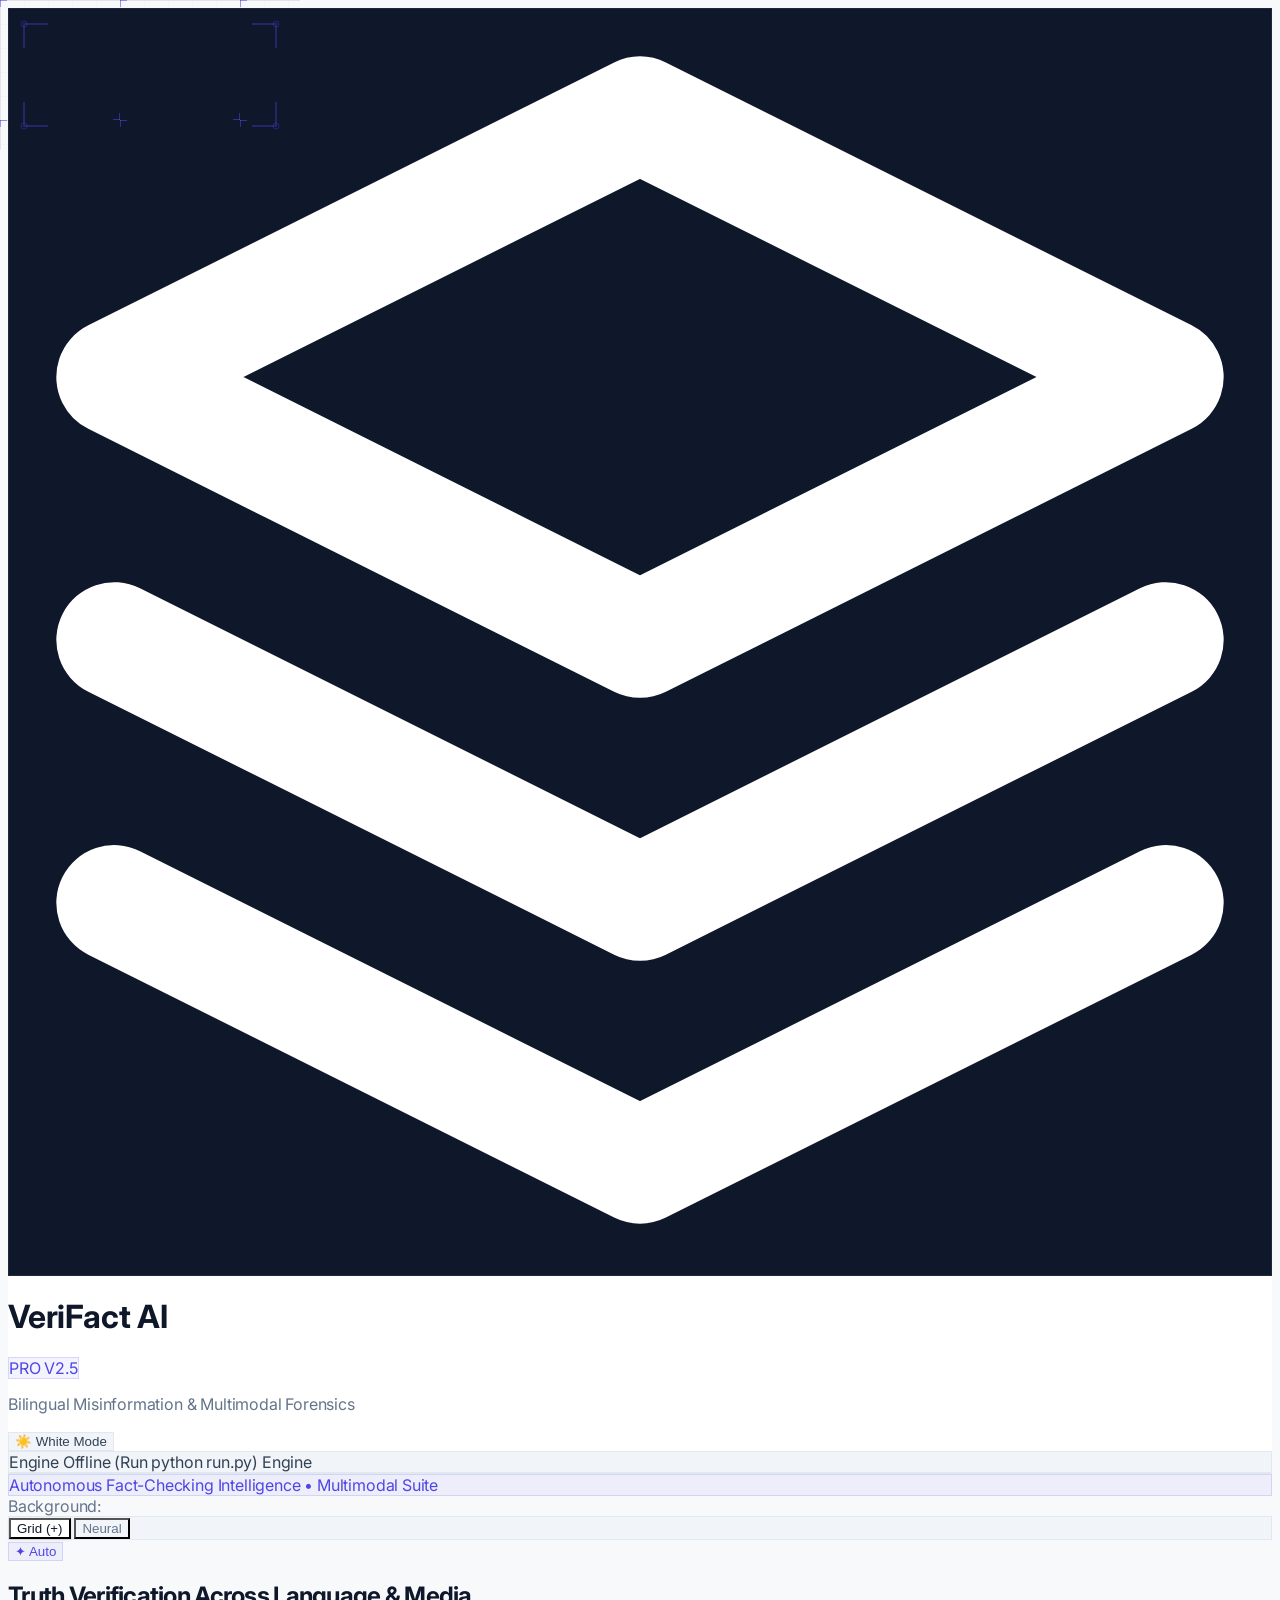
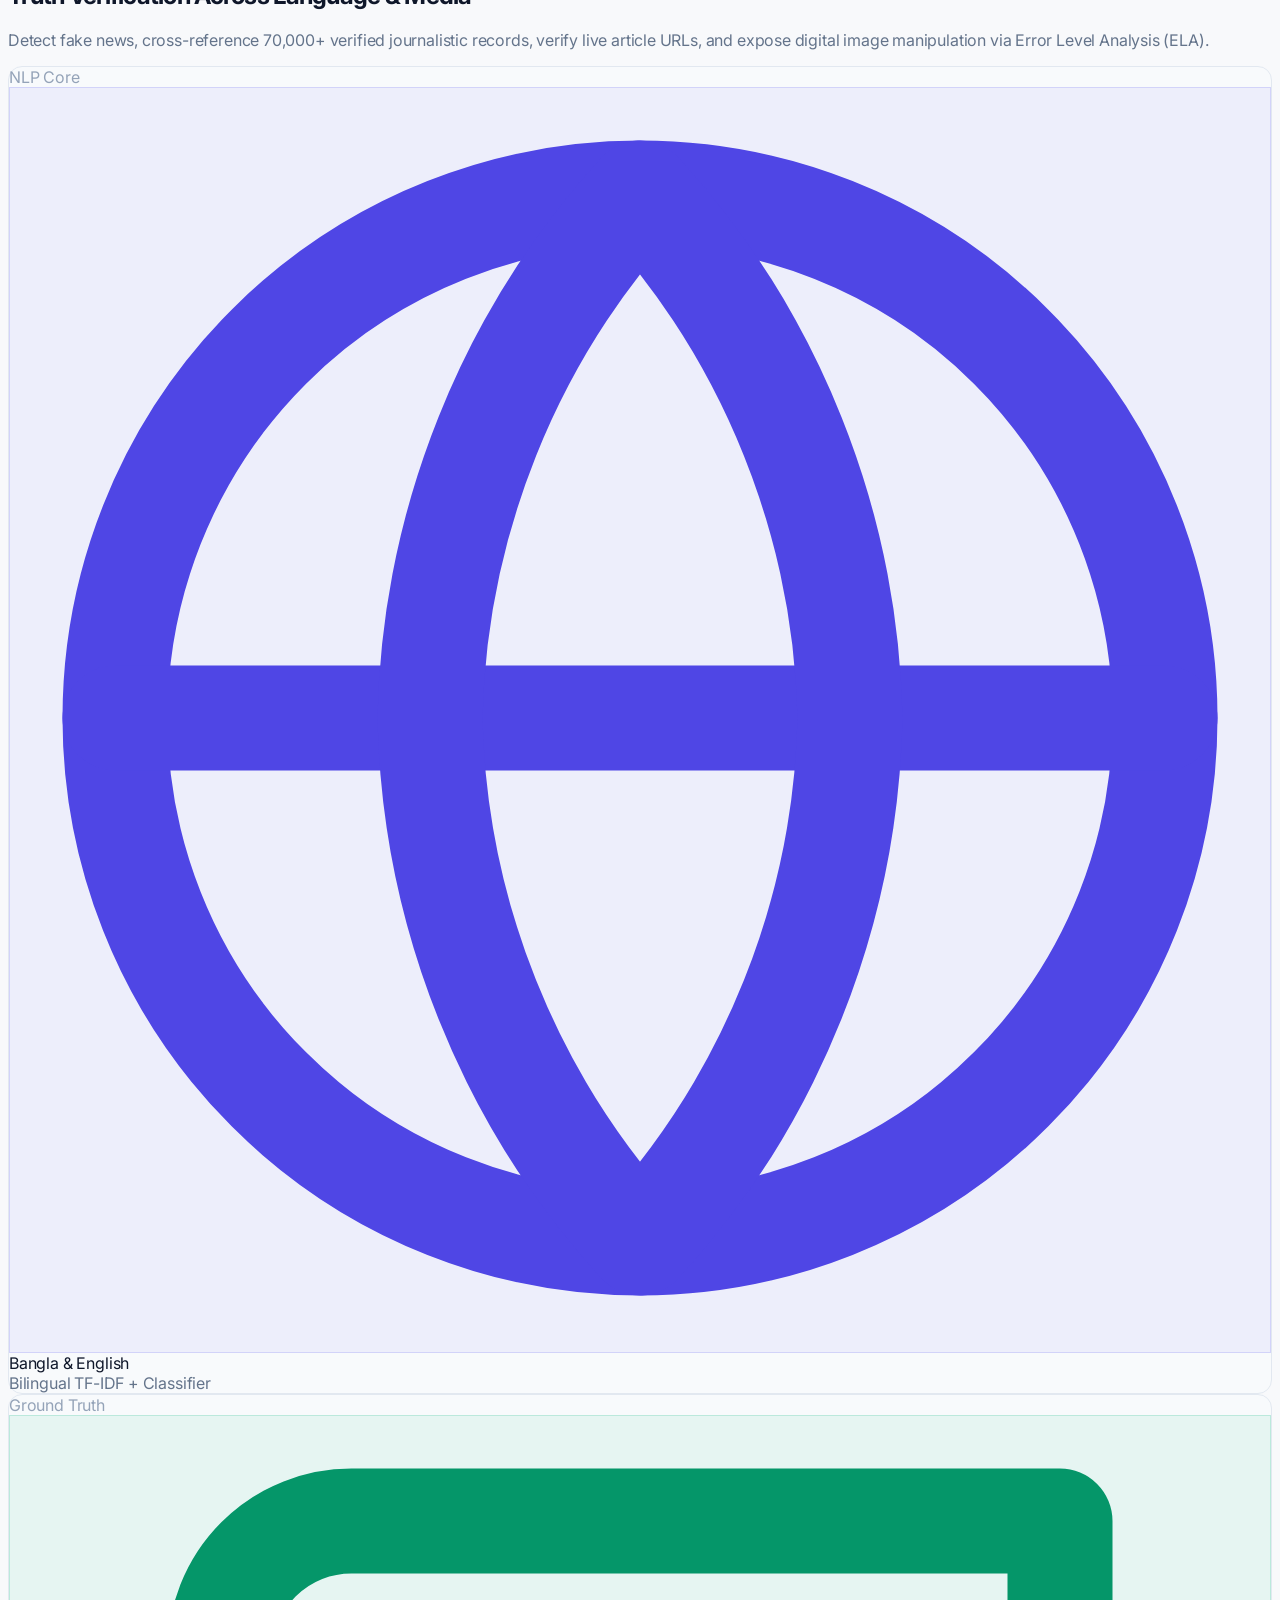
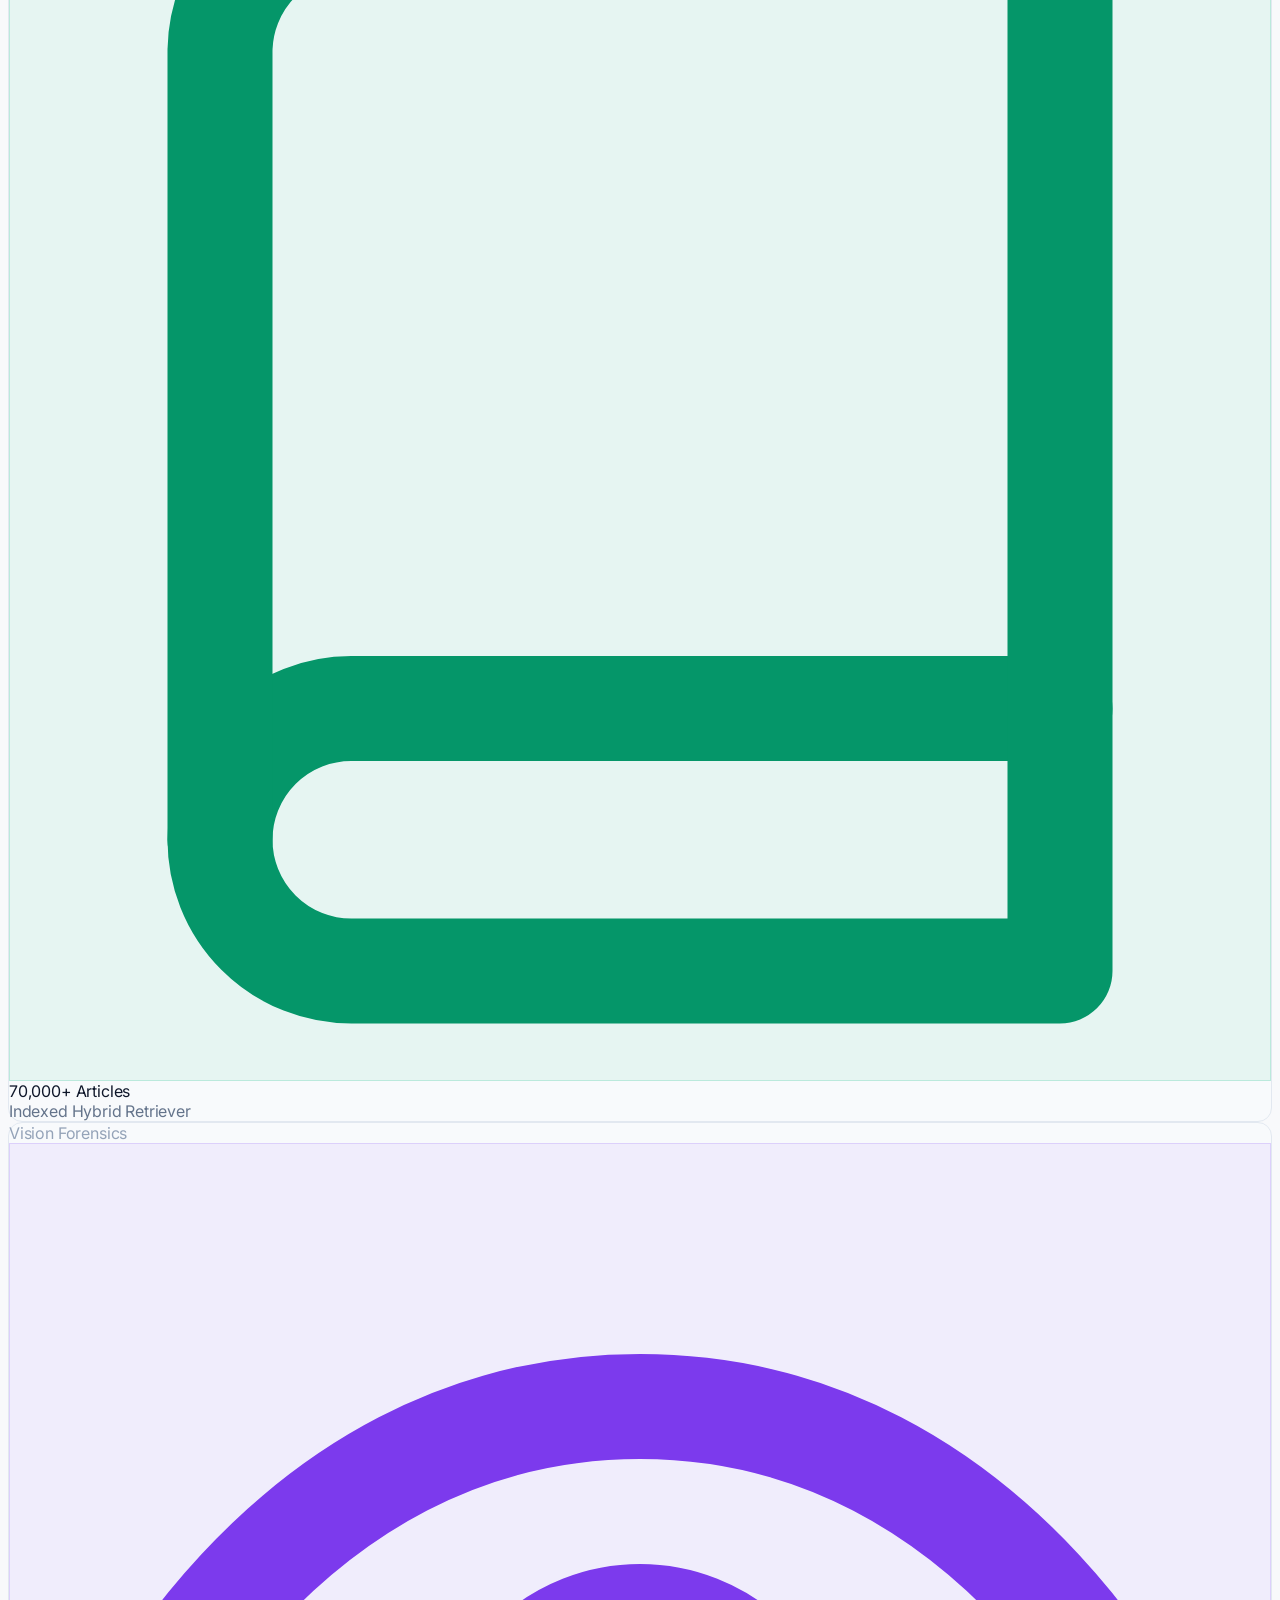
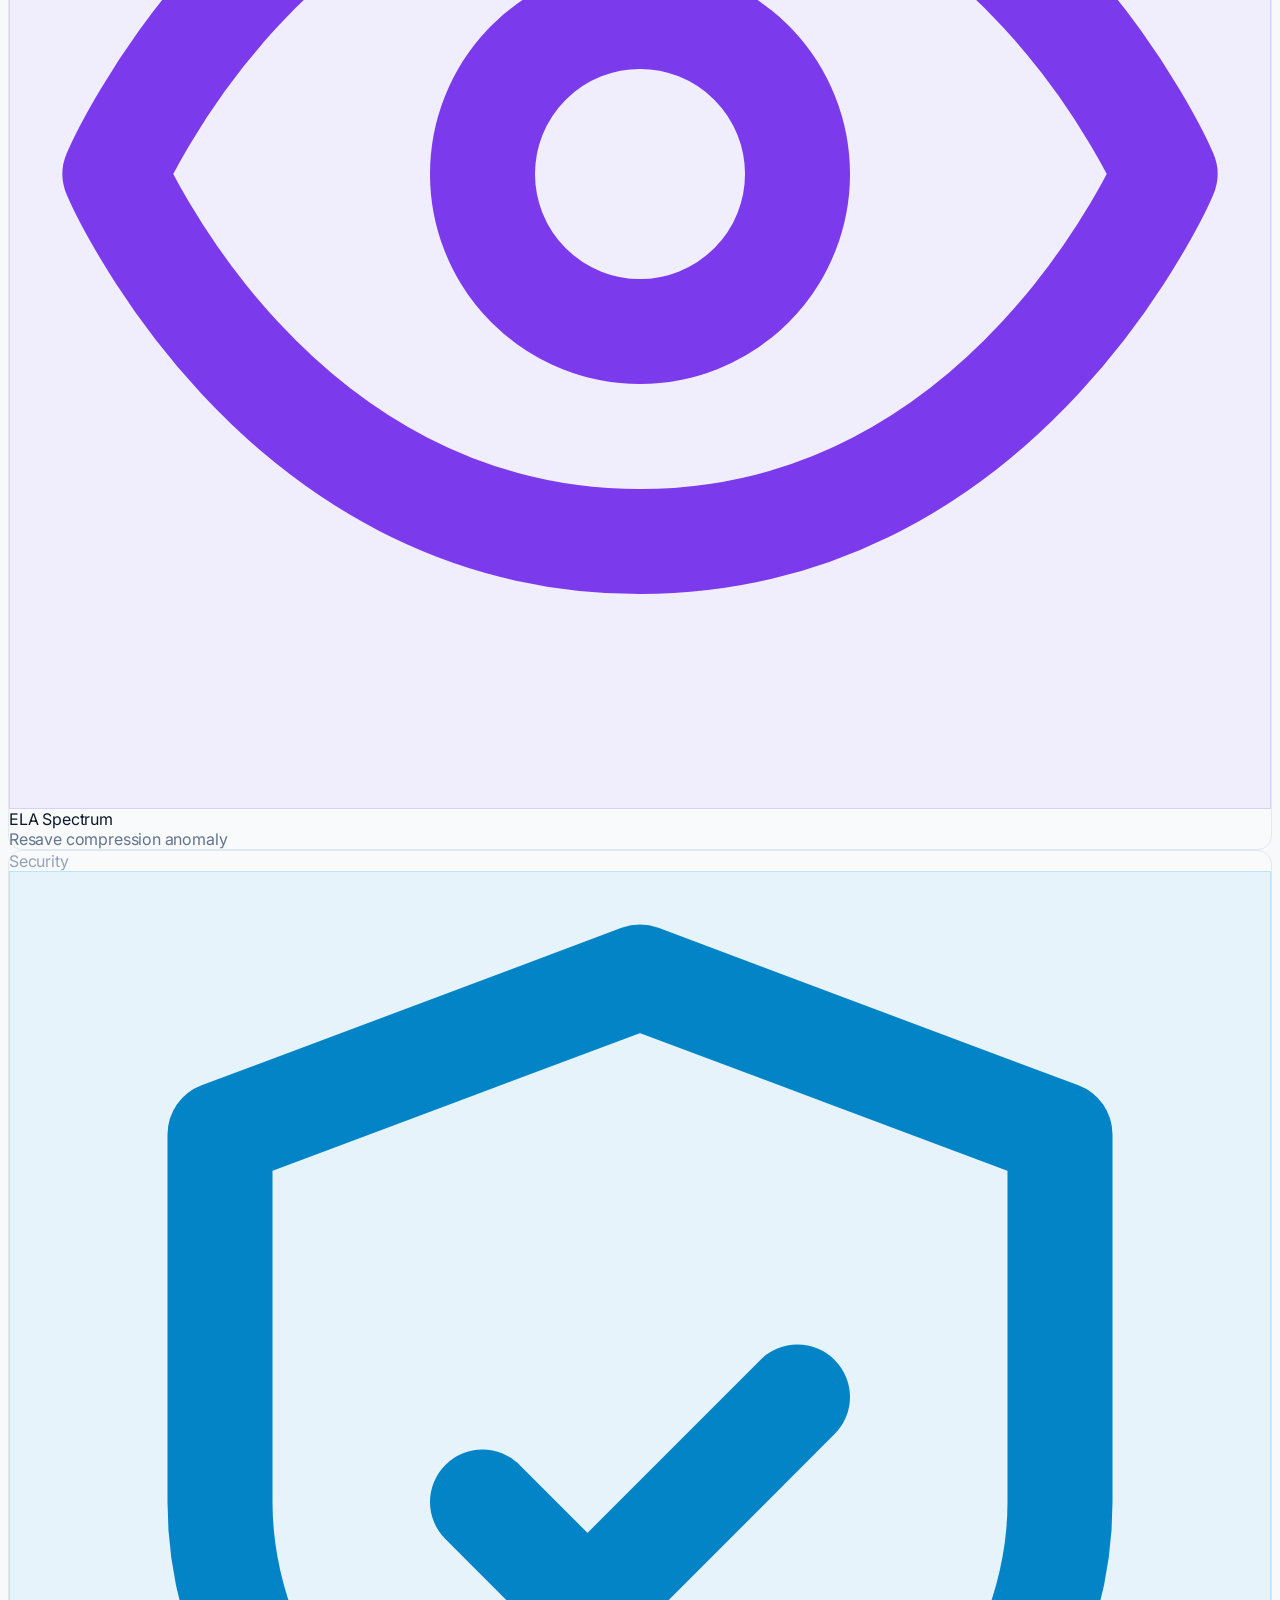
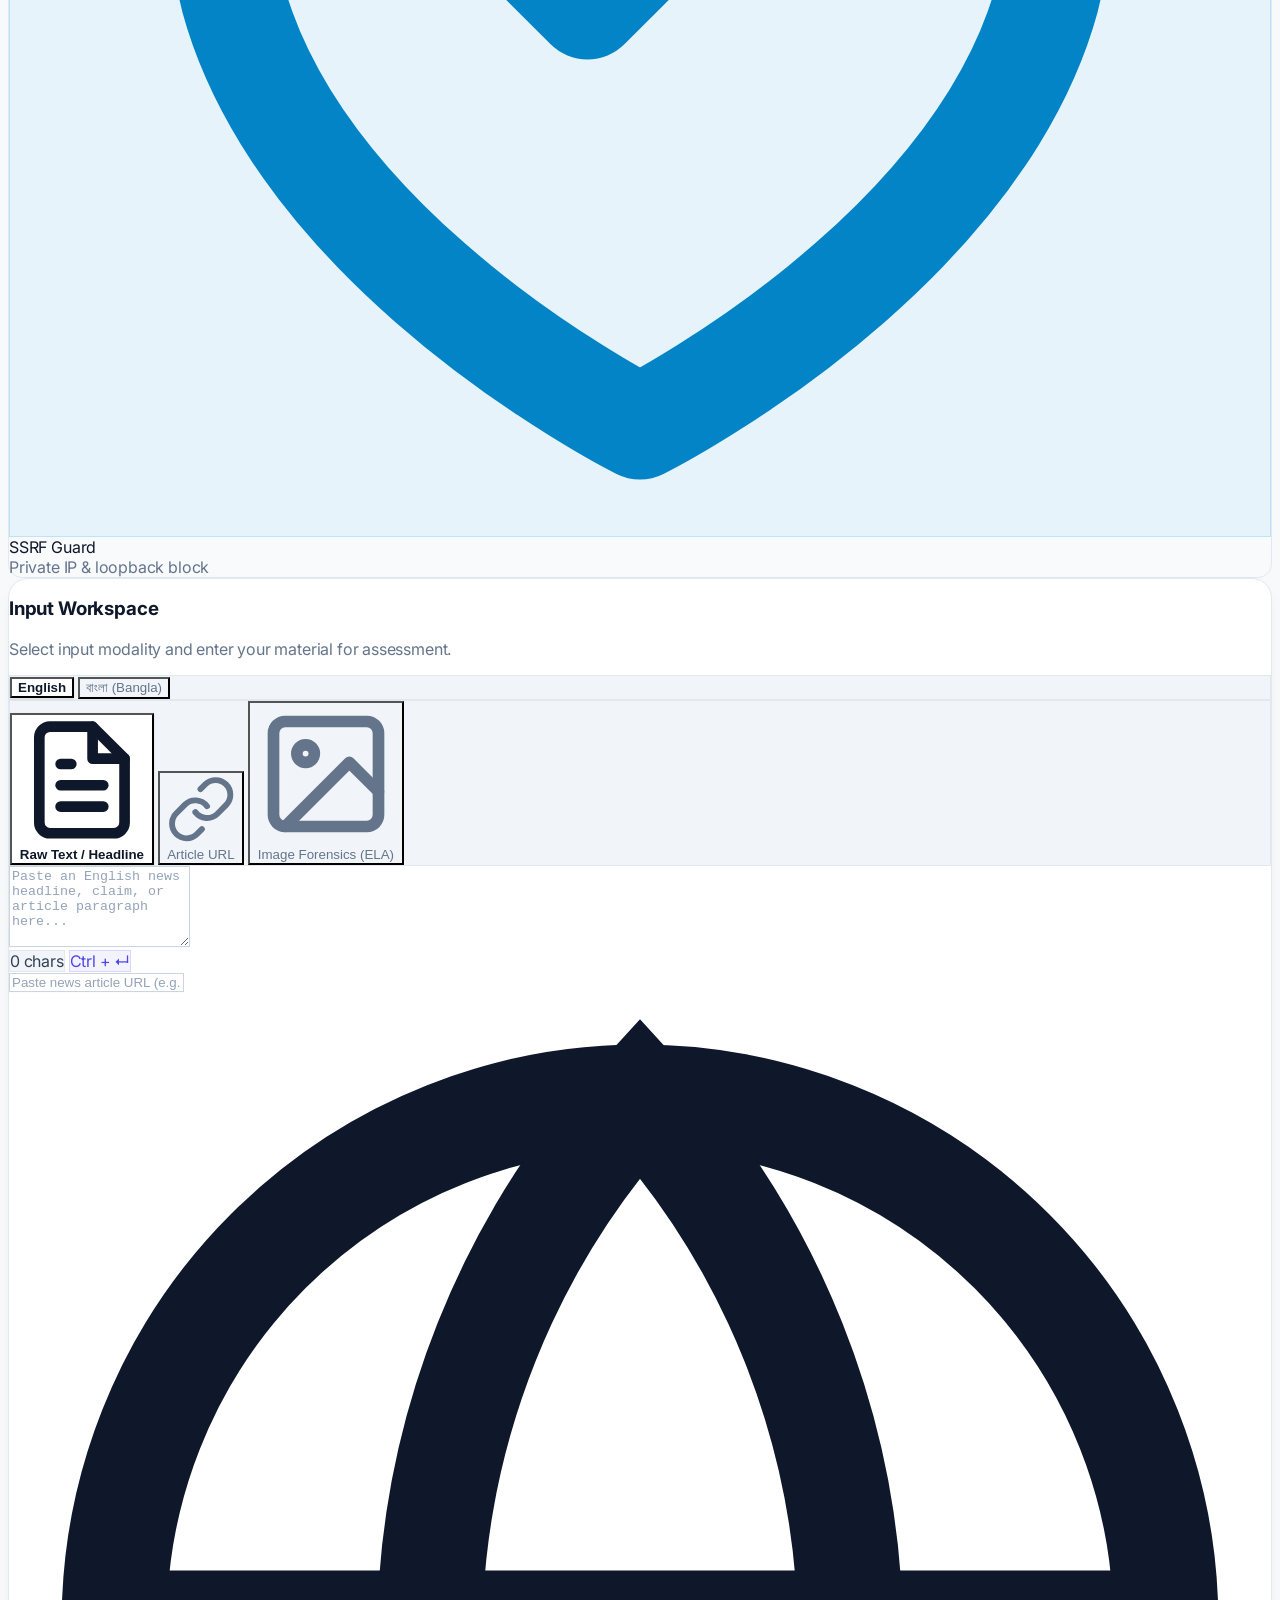
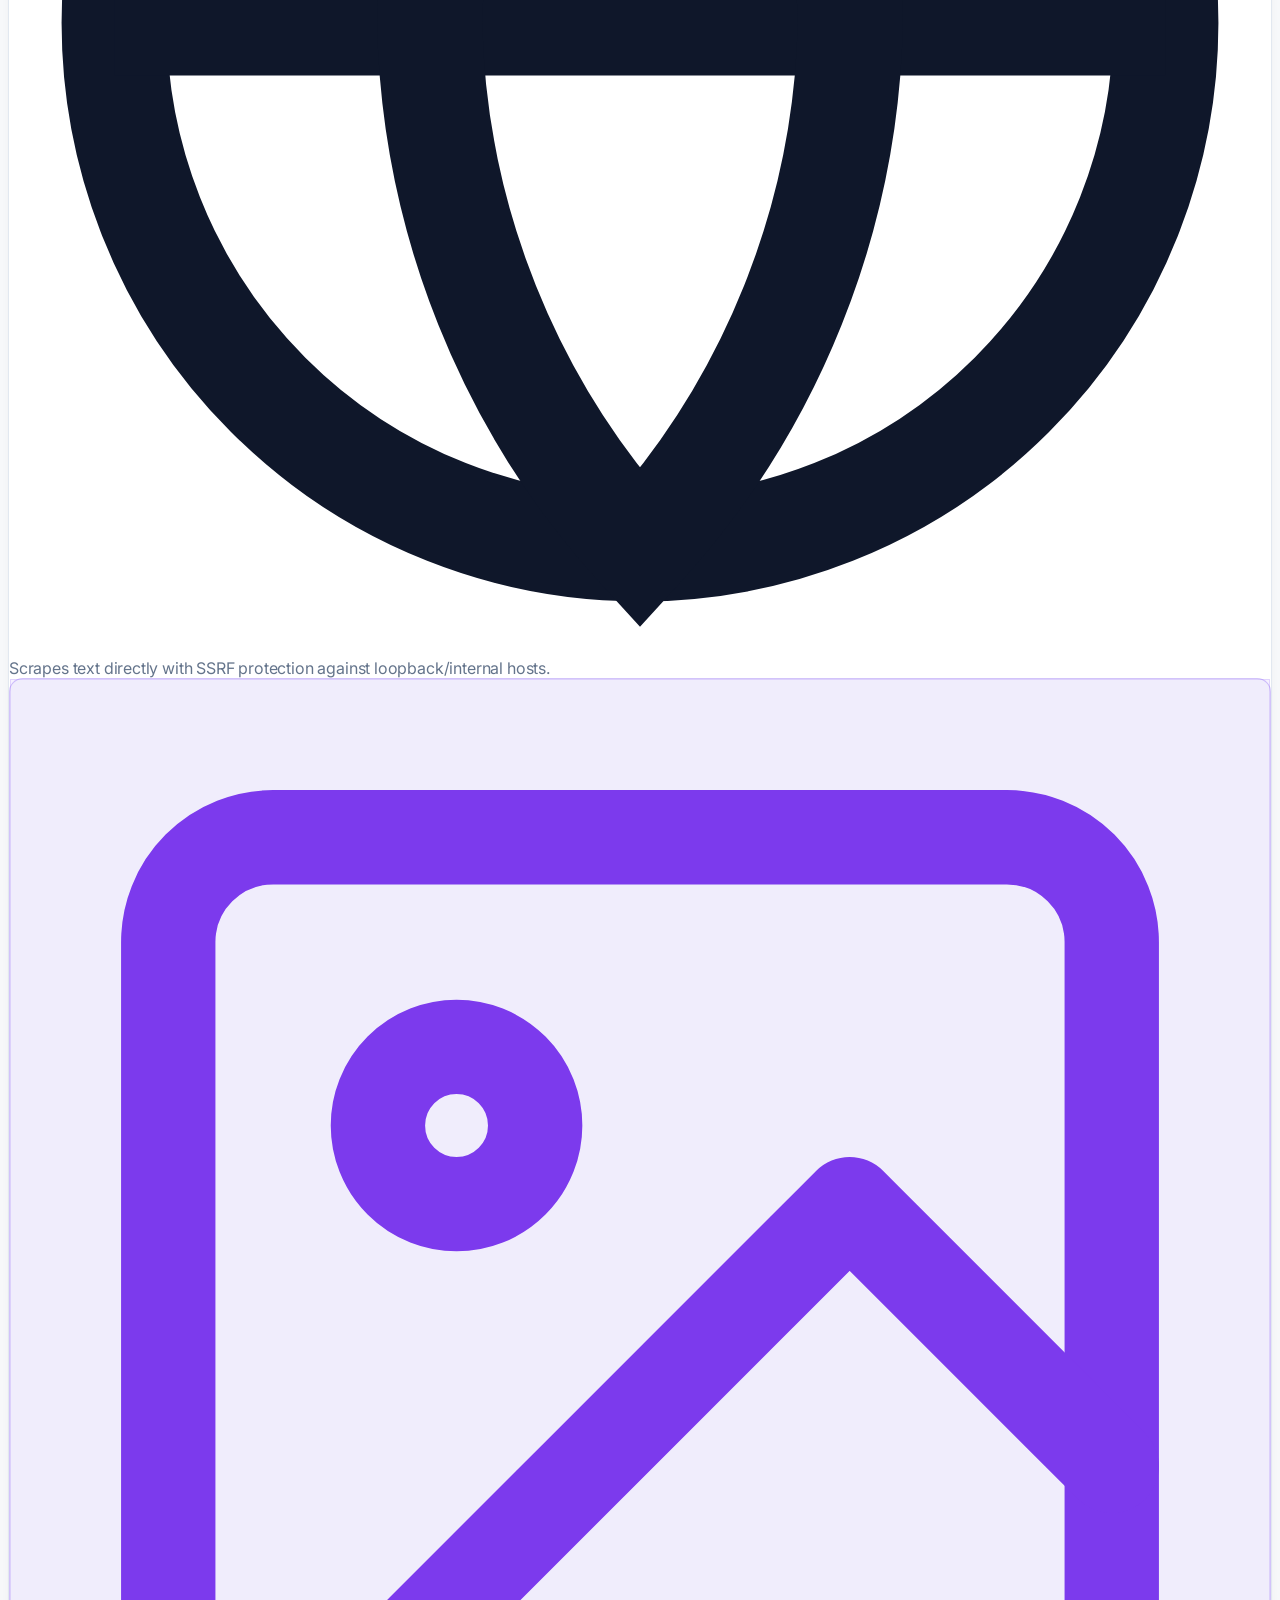
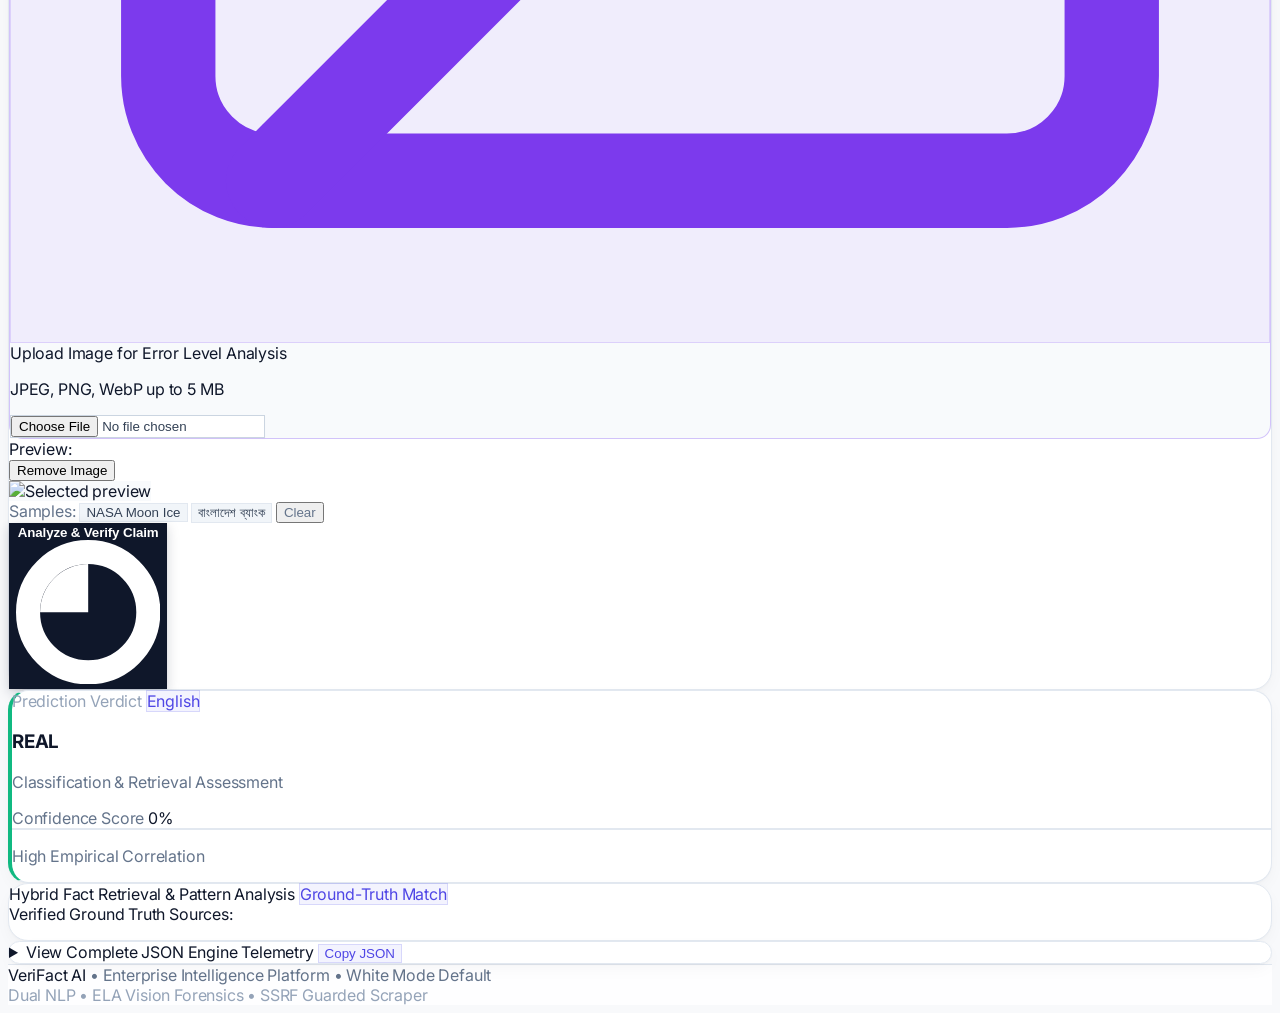
==== index.html @ a0c015c8 "feat(ui): refine background engine to ultra-luxury Grid (+) and Neural 3D AI core, zero console warn" ====
<!DOCTYPE html>
<html lang="en" data-theme="light">
<head>
  <meta charset="UTF-8" />
  <meta name="viewport" content="width=device-width, initial-scale=1.0" />
  <title>VeriFact AI — Luxury Multimodal Fact Intelligence</title>
  
  <!-- Tailwind CSS & Google Fonts -->
  <script src="https://cdn.tailwindcss.com"></script>
  <link rel="preconnect" href="https://fonts.googleapis.com">
  <link rel="preconnect" href="https://fonts.gstatic.com" crossorigin>
  <link href="https://fonts.googleapis.com/css2?family=Inter:wght@300;400;500;600;700;800;900&family=Noto+Sans+Bengali:wght@400;500;600;700&family=Hind+Siliguri:wght@400;500;600;700&family=JetBrains+Mono:wght@400;500;600;700&display=swap" rel="stylesheet">
  
  <!-- Modular Custom Stylesheet -->
  <link rel="stylesheet" href="css/styles.css" />
</head>
<body class="selection:bg-indigo-600 selection:text-white flex flex-col justify-between">

  <!-- Pure Dynamic Vector Background Layer Container (SVG & Canvas) -->
  <div id="dynamicBgContainer" class="fixed inset-0 z-0 pointer-events-none overflow-hidden" aria-hidden="true"></div>

  <!-- Ambient Luxury Canvas with Subtle Pastel Glows -->
  <div class="fixed inset-0 pointer-events-none z-0 overflow-hidden" aria-hidden="true">
    <!-- Top Central Ambient Spotlight (Soft Indigo) -->
    <div id="ambientSpotlight" class="absolute -top-[280px] left-1/2 -translate-x-1/2 w-[1300px] h-[700px] rounded-full pointer-events-none"
         style="background: radial-gradient(ellipse at top, var(--spotlight-1), transparent 70%);"></div>
    
    <!-- Secondary Bottom Ambient Glow (Soft Sky Cyan) -->
    <div class="absolute -bottom-[220px] -right-[120px] w-[750px] h-[650px] rounded-full pointer-events-none"
         style="background: radial-gradient(ellipse at center, var(--spotlight-2), transparent 70%);"></div>

    <!-- Tertiary Ambient Side Aura (Soft Rose) -->
    <div class="absolute top-[40%] -left-[180px] w-[600px] h-[600px] rounded-full pointer-events-none"
         style="background: radial-gradient(ellipse at center, var(--spotlight-3), transparent 70%);"></div>

    <!-- Micro Dot-Matrix Grid with Subtle Radial Fade Mask -->
    <div id="ambientDots" class="absolute inset-0 [background-size:26px_26px] [mask-image:radial-gradient(ellipse_75%_65%_at_50%_35%,#000_50%,transparent_100%)] opacity-70"
         style="background-image: radial-gradient(var(--bg-dots) 1px, transparent 1px);"></div>

    <!-- Top Rim Illumination Beam -->
    <div class="absolute top-0 left-0 right-0 h-[1px]"
         style="background: linear-gradient(90deg, transparent, var(--top-rim-beam), transparent);"></div>
  </div>

  <!-- Top Glassmorphic Navigation -->
  <header class="relative z-30 sticky top-0 transition-colors duration-200"
          style="background: var(--header-bg); border-bottom: 1px solid var(--header-border); backdrop-filter: blur(20px); -webkit-backdrop-filter: blur(20px);">
    <div class="max-w-5xl mx-auto px-4 sm:px-6 py-3.5 flex items-center justify-between">
      
      <!-- Brand & Emblem -->
      <div class="flex items-center gap-3">
        <!-- Minimal Geometric Aperture Emblem -->
        <div class="w-8 h-8 sm:w-9 sm:h-9 rounded-xl flex items-center justify-center font-bold text-sm shadow-xs transition-all"
             style="background: var(--logo-bg); color: var(--logo-text); border: 1px solid var(--logo-border);">
          <svg class="w-4 h-4 text-indigo-300 dark:text-indigo-400" viewBox="0 0 24 24" fill="none" stroke="currentColor" stroke-width="2.2" stroke-linecap="round" stroke-linejoin="round">
            <polygon points="12 2 2 7 12 12 22 7 12 2"></polygon>
            <polyline points="2 17 12 22 22 17"></polyline>
            <polyline points="2 12 12 17 22 12"></polyline>
          </svg>
        </div>
        <div>
          <div class="flex items-center gap-2">
            <h1 class="text-sm sm:text-base font-bold tracking-tight uppercase" style="color: var(--text-main);">VeriFact AI</h1>
            <span class="text-[10px] font-mono uppercase px-2 py-0.5 rounded-full badge-indigo font-bold tracking-wide">
              PRO V2.5
            </span>
          </div>
          <p class="text-[11px] font-normal" style="color: var(--text-muted);">Bilingual Misinformation & Multimodal Forensics</p>
        </div>
      </div>

      <!-- Controls: Theme Toggle & Engine Status -->
      <div class="flex items-center gap-2 sm:gap-2.5">
        
        <!-- White / Dark Theme Switcher Button -->
        <button type="button" id="themeToggleBtn" onclick="toggleTheme()"
          class="flex items-center gap-1.5 px-3 py-1.5 rounded-lg text-xs font-mono pill-theme hover:opacity-90 transition cursor-pointer shadow-xs active:scale-95"
          title="Toggle White / Dark Theme">
          <span id="themeIcon">☀️</span>
          <span id="themeLabel" class="hidden sm:inline font-semibold">White Mode</span>
        </button>

        <!-- Backend Status Pill -->
        <div id="serverStatus" class="flex items-center gap-2 px-3 py-1.5 rounded-lg text-xs font-mono pill-theme shadow-xs">
          <span id="statusDot" class="w-2 h-2 rounded-full bg-zinc-400 animate-pulse"></span>
          <span id="statusText" class="hidden sm:inline">Checking Engine...</span>
          <span class="sm:hidden font-mono text-[10px]" id="statusMobileText">Engine</span>
        </div>
      </div>
    </div>
  </header>

  <!-- Main Workspace -->
  <main class="relative z-10 max-w-5xl w-full mx-auto px-4 sm:px-6 py-8 space-y-6 flex-grow">

    <!-- Hero Announcement & Value Proposition -->
    <div class="text-center sm:text-left space-y-3">
      <div class="flex flex-wrap items-center justify-between gap-3">
        <!-- Eyebrow Pill Badge -->
        <div class="inline-flex items-center gap-2 px-3 py-1 rounded-full text-[11px] font-mono tracking-wider uppercase badge-indigo shadow-xs">
          <span class="w-1.5 h-1.5 rounded-full bg-indigo-500 animate-ping"></span>
          Autonomous Fact-Checking Intelligence • Multimodal Suite
        </div>

        <!-- Background Shades Preset Switcher: Grid (+) & Neural -->
        <div class="flex items-center gap-1.5 text-xs font-mono">
          <span class="text-[11px] hidden sm:inline" style="color: var(--text-muted);">Background:</span>
          <div class="inline-flex rounded-xl p-0.5 shadow-xs" style="background: var(--tab-bar-bg); border: 1px solid var(--card-border);">
            <button type="button" onclick="setBackgroundPattern('grid')" id="bgBtn-grid" class="px-3 py-1 rounded-lg text-[11px] font-bold transition cursor-pointer" title="Technical Blueprint Cross Grid (+)">Grid (+)</button>
            <button type="button" onclick="setBackgroundPattern('neural')" id="bgBtn-neural" class="px-3 py-1 rounded-lg text-[11px] transition cursor-pointer" title="3D Geodesic AI Constellation">Neural</button>
          </div>
          <!-- Auto-Cycle Toggle Button -->
          <button type="button" onclick="toggleAutoCycle()" id="bgBtn-auto" class="flex items-center gap-1.5 px-2.5 py-1 rounded-xl text-[11px] font-bold transition cursor-pointer shadow-xs badge-indigo" title="Toggle Auto-Cycle">
            <span id="bgAutoDot" class="w-1.5 h-1.5 rounded-full bg-indigo-500 animate-ping"></span>
            <span>✦ Auto</span>
          </button>
        </div>
      </div>
      
      <h2 class="text-3xl sm:text-4xl md:text-[2.65rem] font-extrabold tracking-tight text-metallic leading-[1.16]">
        Truth Verification Across Language & Media
      </h2>
      <p class="text-sm sm:text-[15px] max-w-2xl leading-relaxed" style="color: var(--text-muted);">
        Detect fake news, cross-reference 70,000+ verified journalistic records, verify live article URLs, and expose digital image manipulation via Error Level Analysis (ELA).
      </p>
    </div>

    <!-- Live Telemetry Feature Overview Cards (Precision Enterprise Icons) -->
    <div class="grid grid-cols-1 sm:grid-cols-2 lg:grid-cols-4 gap-3 text-xs font-mono">
      
      <!-- 1. NLP Core -->
      <div class="mono-card-subtle p-4 flex flex-col justify-between hover:translate-y-[-1px] transition">
        <div class="flex items-center justify-between">
          <span class="text-[10px] uppercase tracking-wider font-bold" style="color: var(--text-subtle);">NLP Core</span>
          <div class="w-7 h-7 rounded-lg flex items-center justify-center badge-indigo shadow-2xs">
            <svg class="w-3.5 h-3.5" viewBox="0 0 24 24" fill="none" stroke="currentColor" stroke-width="2" stroke-linecap="round" stroke-linejoin="round">
              <circle cx="12" cy="12" r="10"></circle>
              <line x1="2" y1="12" x2="22" y2="12"></line>
              <path d="M12 2a15.3 15.3 0 0 1 4 10 15.3 15.3 0 0 1-4 10 15.3 15.3 0 0 1-4-10 15.3 15.3 0 0 1 4-10z"></path>
            </svg>
          </div>
        </div>
        <div class="mt-3 font-bold text-sm sm:text-[15px]" style="color: var(--text-main);">Bangla & English</div>
        <span class="text-[11px] mt-0.5" style="color: var(--text-muted);">Bilingual TF-IDF + Classifier</span>
      </div>

      <!-- 2. Ground Truth -->
      <div class="mono-card-subtle p-4 flex flex-col justify-between hover:translate-y-[-1px] transition">
        <div class="flex items-center justify-between">
          <span class="text-[10px] uppercase tracking-wider font-bold" style="color: var(--text-subtle);">Ground Truth</span>
          <div class="w-7 h-7 rounded-lg flex items-center justify-center badge-emerald shadow-2xs">
            <svg class="w-3.5 h-3.5" viewBox="0 0 24 24" fill="none" stroke="currentColor" stroke-width="2" stroke-linecap="round" stroke-linejoin="round">
              <path d="M4 19.5A2.5 2.5 0 0 1 6.5 17H20"></path>
              <path d="M6.5 2H20v20H6.5A2.5 2.5 0 0 1 4 19.5v-15A2.5 2.5 0 0 1 6.5 2z"></path>
            </svg>
          </div>
        </div>
        <div class="mt-3 font-bold text-sm sm:text-[15px]" style="color: var(--text-main);">70,000+ Articles</div>
        <span class="text-[11px] mt-0.5" style="color: var(--text-muted);">Indexed Hybrid Retriever</span>
      </div>

      <!-- 3. Vision Forensics -->
      <div class="mono-card-subtle p-4 flex flex-col justify-between hover:translate-y-[-1px] transition">
        <div class="flex items-center justify-between">
          <span class="text-[10px] uppercase tracking-wider font-bold" style="color: var(--text-subtle);">Vision Forensics</span>
          <div class="w-7 h-7 rounded-lg flex items-center justify-center badge-violet shadow-2xs">
            <svg class="w-3.5 h-3.5" viewBox="0 0 24 24" fill="none" stroke="currentColor" stroke-width="2" stroke-linecap="round" stroke-linejoin="round">
              <path d="M2 12s3-7 10-7 10 7 10 7-3 7-10 7-10-7-10-7Z"></path>
              <circle cx="12" cy="12" r="3"></circle>
            </svg>
          </div>
        </div>
        <div class="mt-3 font-bold text-sm sm:text-[15px]" style="color: var(--text-main);">ELA Spectrum</div>
        <span class="text-[11px] mt-0.5" style="color: var(--text-muted);">Resave compression anomaly</span>
      </div>

      <!-- 4. Security -->
      <div class="mono-card-subtle p-4 flex flex-col justify-between hover:translate-y-[-1px] transition">
        <div class="flex items-center justify-between">
          <span class="text-[10px] uppercase tracking-wider font-bold" style="color: var(--text-subtle);">Security</span>
          <div class="w-7 h-7 rounded-lg flex items-center justify-center badge-sky shadow-2xs">
            <svg class="w-3.5 h-3.5" viewBox="0 0 24 24" fill="none" stroke="currentColor" stroke-width="2" stroke-linecap="round" stroke-linejoin="round">
              <path d="M12 22s8-4 8-10V5l-8-3-8 3v7c0 6 8 10 8 10z"></path>
              <path d="m9 12 2 2 4-4"></path>
            </svg>
          </div>
        </div>
        <div class="mt-3 font-bold text-sm sm:text-[15px]" style="color: var(--text-main);">SSRF Guard</div>
        <span class="text-[11px] mt-0.5" style="color: var(--text-muted);">Private IP & loopback block</span>
      </div>
    </div>

    <!-- Primary Input Workspace Card -->
    <section class="mono-card p-6 sm:p-7 space-y-6">
      
      <!-- Top Row: Card Title & Language Toggle -->
      <div class="flex flex-wrap items-center justify-between gap-4 border-b pb-5" style="border-color: var(--card-border);">
        <div>
          <h3 class="text-base sm:text-lg font-bold tracking-tight" style="color: var(--text-main);">Input Workspace</h3>
          <p class="text-xs mt-0.5 font-normal" style="color: var(--text-muted);">Select input modality and enter your material for assessment.</p>
        </div>

        <!-- Language Switcher Segmented Control -->
        <div id="langSelector" class="inline-flex rounded-lg p-0.5 shadow-2xs" style="background: var(--tab-bar-bg); border: 1px solid var(--card-border);">
          <button type="button" id="btnEn" onclick="setLanguage('en')"
            class="px-3.5 py-1.5 rounded-md text-xs font-semibold transition cursor-pointer"
            style="background: var(--tab-active-bg); color: var(--tab-active-text); box-shadow: var(--tab-active-shadow);">
            English
          </button>
          <button type="button" id="btnBn" onclick="setLanguage('bn')"
            class="px-3.5 py-1.5 rounded-md text-xs font-semibold transition cursor-pointer"
            style="color: var(--tab-inactive-text);">
            বাংলা (Bangla)
          </button>
        </div>
      </div>

      <!-- Segmented Modality Tabs with Refined SVG Icons -->
      <div class="inline-flex rounded-xl p-1 gap-1 flex-wrap sm:flex-nowrap" style="background: var(--tab-bar-bg); border: 1px solid var(--card-border);">
        <button type="button" id="tabText" onclick="setInputMode('text')"
          class="flex items-center gap-2 px-3.5 py-1.5 rounded-lg text-xs font-semibold transition cursor-pointer"
          style="background: var(--tab-active-bg); color: var(--tab-active-text); box-shadow: var(--tab-active-shadow);">
          <svg class="w-3.5 h-3.5 text-indigo-600 dark:text-indigo-400" viewBox="0 0 24 24" fill="none" stroke="currentColor" stroke-width="2" stroke-linecap="round" stroke-linejoin="round">
            <path d="M14 2H6a2 2 0 0 0-2 2v16a2 2 0 0 0 2 2h12a2 2 0 0 0 2-2V8z"></path>
            <polyline points="14 2 14 8 20 8"></polyline>
            <line x1="16" y1="13" x2="8" y2="13"></line>
            <line x1="16" y1="17" x2="8" y2="17"></line>
            <polyline points="10 9 9 9 8 9"></polyline>
          </svg>
          <span>Raw Text / Headline</span>
        </button>

        <button type="button" id="tabUrl" onclick="setInputMode('url')"
          class="flex items-center gap-2 px-3.5 py-1.5 rounded-lg text-xs font-semibold transition cursor-pointer"
          style="color: var(--tab-inactive-text); background: transparent;">
          <svg class="w-3.5 h-3.5 text-sky-600 dark:text-sky-400" viewBox="0 0 24 24" fill="none" stroke="currentColor" stroke-width="2" stroke-linecap="round" stroke-linejoin="round">
            <path d="M10 13a5 5 0 0 0 7.54.54l3-3a5 5 0 0 0-7.07-7.07l-1.72 1.71"></path>
            <path d="M14 11a5 5 0 0 0-7.54-.54l-3 3a5 5 0 0 0 7.07 7.07l1.71-1.71"></path>
          </svg>
          <span>Article URL</span>
        </button>

        <button type="button" id="tabImage" onclick="setInputMode('image')"
          class="flex items-center gap-2 px-3.5 py-1.5 rounded-lg text-xs font-semibold transition cursor-pointer"
          style="color: var(--tab-inactive-text); background: transparent;">
          <svg class="w-3.5 h-3.5 text-violet-600 dark:text-violet-400" viewBox="0 0 24 24" fill="none" stroke="currentColor" stroke-width="2" stroke-linecap="round" stroke-linejoin="round">
            <rect x="3" y="3" width="18" height="18" rx="2" ry="2"></rect>
            <circle cx="8.5" cy="8.5" r="1.5"></circle>
            <polyline points="21 15 16 10 5 21"></polyline>
          </svg>
          <span>Image Forensics (ELA)</span>
        </button>
      </div>

      <!-- Modality 1: Raw Text Input -->
      <div id="textInputContainer" class="space-y-2">
        <div class="relative">
          <textarea id="newsInput" rows="5"
            oninput="updateCharCount()"
            placeholder="Paste an English news headline, claim, or article paragraph here..."
            class="mono-input w-full rounded-xl p-4 text-sm outline-none resize-y font-normal leading-relaxed min-h-[140px]"></textarea>
          
          <!-- Character & Shortcut HUD -->
          <div class="absolute bottom-3 right-3 flex items-center gap-2 pointer-events-none">
            <span id="charCount" class="text-[10px] font-mono px-2 py-0.5 rounded pill-theme opacity-85">0 chars</span>
            <span class="text-[10px] font-mono px-2 py-0.5 rounded badge-indigo opacity-90 hidden sm:inline">Ctrl + ↵</span>
          </div>
        </div>
      </div>

      <!-- Modality 2: Article URL Input -->
      <div id="urlInputContainer" class="hidden space-y-2.5">
        <div class="relative">
          <input id="newsUrlInput" type="url"
            placeholder="Paste news article URL (e.g., https://www.bbc.com/news/article...)"
            class="mono-input w-full rounded-xl px-4 py-3.5 text-sm outline-none pl-11" />
          <div class="absolute left-4 top-1/2 -translate-y-1/2 pointer-events-none text-sky-500">
            <svg class="w-4 h-4" viewBox="0 0 24 24" fill="none" stroke="currentColor" stroke-width="2">
              <circle cx="12" cy="12" r="10"></circle>
              <line x1="2" y1="12" x2="22" y2="12"></line>
              <path d="M12 2a15.3 15.3 0 0 1 4 10 15.3 15.3 0 0 1-4 10 15.3 15.3 0 0 1-4-10 15.3 15.3 0 0 1 4-10z"></path>
            </svg>
          </div>
        </div>
        <div class="flex items-center gap-2 text-[11px] font-mono" style="color: var(--text-muted);">
          <span class="w-1.5 h-1.5 rounded-full bg-sky-500"></span>
          Scrapes text directly with SSRF protection against loopback/internal hosts.
        </div>
      </div>

      <!-- Modality 3: Image Forensics Input -->
      <div id="imageInputContainer" class="hidden space-y-4">
        <div id="imageDropzone" class="mono-card-subtle p-6 border-2 border-dashed rounded-xl text-center space-y-3 cursor-pointer transition hover:border-violet-400/60" style="border-color: rgba(139, 92, 246, 0.35);">
          <div class="w-11 h-11 mx-auto rounded-full flex items-center justify-center badge-violet shadow-2xs">
            <svg class="w-5 h-5 text-violet-600 dark:text-violet-400" viewBox="0 0 24 24" fill="none" stroke="currentColor" stroke-width="1.8" stroke-linecap="round" stroke-linejoin="round">
              <rect x="3" y="3" width="18" height="18" rx="2" ry="2"></rect>
              <circle cx="8.5" cy="8.5" r="1.5"></circle>
              <polyline points="21 15 16 10 5 21"></polyline>
            </svg>
          </div>
          <div>
            <div class="text-xs font-bold" style="color: var(--text-main);">Upload Image for Error Level Analysis</div>
            <p class="text-[11px] font-mono mt-0.5 text-violet-600/80 dark:text-violet-400/80">JPEG, PNG, WebP up to 5 MB</p>
          </div>
          <input id="imageFileInput" type="file" accept="image/jpeg,image/jpg,image/png,image/webp,image/avif"
            onchange="previewSelectedImage()"
            class="block w-full text-xs file:mr-4 file:py-2 file:px-4 file:rounded-xl file:border-0 file:text-xs file:font-semibold file:cursor-pointer cursor-pointer mono-input rounded-xl p-2.5"
            style="color: var(--text-secondary);" />
        </div>

        <div id="imagePreviewWrapper" class="hidden pt-1 space-y-2">
          <div class="flex items-center justify-between">
            <div class="flex items-center gap-2">
              <span class="text-[11px] font-mono uppercase tracking-wider text-violet-600 dark:text-violet-400 font-bold">Preview:</span>
              <span id="imageFileInfo" class="text-xs font-mono" style="color: var(--text-muted);"></span>
            </div>
            <button type="button" onclick="clearImagePreview()" class="text-xs font-mono hover:underline cursor-pointer text-rose-500 font-medium">Remove Image</button>
          </div>
          <img id="imagePreview" src="" alt="Selected preview" class="max-h-64 rounded-xl object-contain p-2 shadow-xl mx-auto border border-violet-200/50 dark:border-violet-800/40"
               style="background: var(--card-subtle-bg);" />
        </div>
      </div>

      <!-- Action Footer: Quick Samples & Submit Button -->
      <div class="flex flex-wrap items-center justify-between gap-4 pt-3.5 border-t" style="border-color: var(--card-border);">
        <div id="sampleControls" class="flex flex-wrap items-center gap-2 text-xs">
          <span class="font-mono text-[11px]" style="color: var(--text-muted);">Samples:</span>
          <button type="button" onclick="loadSample('en')" class="px-3 py-1 rounded-lg pill-theme hover:badge-indigo text-xs transition cursor-pointer shadow-2xs">
            NASA Moon Ice
          </button>
          <button type="button" onclick="loadSample('bn')" class="px-3 py-1 rounded-lg pill-theme hover:badge-emerald text-xs transition cursor-pointer shadow-2xs">
            বাংলাদেশ ব্যাংক
          </button>
          <button type="button" onclick="clearAll()" class="px-3 py-1 rounded-lg hover:underline transition text-xs font-mono cursor-pointer" style="color: var(--text-muted);">
            Clear
          </button>
        </div>

        <!-- Primary Verify CTA Button -->
        <button id="verifyBtn" onclick="verifyNews()"
          class="btn-luxury px-6 py-2.5 rounded-xl font-bold text-xs flex items-center justify-center gap-2 cursor-pointer shadow-sm active:scale-98">
          <span id="btnLabel">Analyze & Verify Claim</span>
          <svg id="btnSpinner" class="hidden w-4 h-4 animate-spin text-current" fill="none" viewBox="0 0 24 24">
            <circle class="opacity-25" cx="12" cy="12" r="10" stroke="currentColor" stroke-width="4"></circle>
            <path class="opacity-75" fill="currentColor" d="M4 12a8 8 0 018-8v8H4z"></path>
          </svg>
        </button>
      </div>
    </section>

    <!-- Error Alert Box -->
    <div id="errorBox" class="hidden rounded-xl p-4 text-xs font-mono shadow-xs border border-rose-200 dark:border-rose-900/60 bg-rose-50/90 dark:bg-rose-950/40 text-rose-700 dark:text-rose-300 flex items-start gap-3"></div>

    <!-- Results Section -->
    <section id="resultSection" class="hidden space-y-5">
      
      <div class="grid grid-cols-1 md:grid-cols-3 gap-5">

        <!-- Verdict Card -->
        <div id="verdictCard" class="mono-card p-6 flex flex-col justify-between" style="border-left: 4px solid var(--verdict-border);">
          <div>
            <div class="flex items-center justify-between">
              <span class="text-[10px] uppercase tracking-widest font-mono font-bold" style="color: var(--text-subtle);">Prediction Verdict</span>
              <span id="langBadge" class="text-[10px] font-mono px-2.5 py-0.5 rounded-full badge-indigo font-bold">English</span>
            </div>
            
            <h3 id="verdictTitle" class="text-2xl font-black mt-3.5 tracking-tight" style="color: var(--text-main);">REAL</h3>
            <p id="verdictSubtitle" class="text-xs mt-1 font-mono" style="color: var(--text-muted);">Classification & Retrieval Assessment</p>
          </div>

          <div class="mt-8 space-y-2.5">
            <div class="flex justify-between text-xs font-mono">
              <span style="color: var(--text-muted);">Confidence Score</span>
              <span id="confidenceText" class="font-bold text-sm" style="color: var(--text-main);">0%</span>
            </div>
            <div class="w-full h-2 rounded-full overflow-hidden p-[1px]" style="background: var(--progress-track); border: 1px solid var(--card-border);">
              <div id="confidenceBar" class="h-full rounded-full transition-all duration-700"
                   style="width: 0%; background: var(--progress-bar); box-shadow: var(--progress-shadow);"></div>
            </div>
            <p id="confidenceLevel" class="text-[10px] font-mono mt-1" style="color: var(--text-muted);">High Empirical Correlation</p>
          </div>
        </div>

        <!-- Evidence / Forensics Card -->
        <div class="mono-card p-6 md:col-span-2 flex flex-col justify-between space-y-4">
          <div>
            <div class="flex items-center justify-between gap-2 border-b pb-3" style="border-color: var(--card-border);">
              <span id="evidenceHeading" class="text-xs uppercase tracking-wider font-mono font-semibold" style="color: var(--text-main);">
                Hybrid Fact Retrieval & Pattern Analysis
              </span>
              <span id="sourceBadge" class="text-[11px] font-mono px-2.5 py-0.5 rounded-full badge-indigo font-bold">
                Ground-Truth Match
              </span>
            </div>

            <!-- Matches & Patterns Container -->
            <div id="matchesContainer" class="mt-4 space-y-3 text-sm leading-relaxed" style="color: var(--text-main);"></div>
          </div>

          <!-- Reference Sources Links -->
          <div id="linksContainer" class="hidden pt-3 border-t space-y-2" style="border-color: var(--card-border);">
            <span class="text-xs font-mono uppercase text-sky-600 dark:text-sky-400 font-semibold">Verified Ground Truth Sources:</span>
            <ul id="linksList" class="space-y-1.5 text-xs underline font-mono" style="color: var(--text-main);"></ul>
          </div>
        </div>
      </div>

      <!-- Raw API Response Accordion -->
      <details class="mono-card p-5 text-xs transition" style="color: var(--text-muted);">
        <summary class="cursor-pointer font-mono font-medium select-none hover:opacity-80 transition flex items-center justify-between" style="color: var(--text-main);">
          <span>View Complete JSON Engine Telemetry</span>
          <button type="button" onclick="copyJsonPayload(event)" class="text-[11px] font-mono px-2.5 py-1 rounded-md badge-indigo hover:opacity-85 cursor-pointer shadow-2xs">
            <span id="copyJsonBtnText">Copy JSON</span>
          </button>
        </summary>
        <pre id="rawJson" class="mt-4 p-4 rounded-xl overflow-x-auto text-[11px] leading-relaxed font-code"
             style="background: var(--code-bg); color: var(--code-text); border: 1px solid var(--code-border);"></pre>
      </details>
    </section>

  </main>

  <!-- Luxury Footer -->
  <footer class="relative z-10 py-6 text-center text-xs font-mono transition-colors duration-300"
          style="background: var(--footer-bg); border-top: 1px solid var(--footer-border); color: var(--text-muted);">
    <div class="max-w-5xl mx-auto px-4 flex flex-col sm:flex-row items-center justify-between gap-3">
      <div class="flex items-center gap-2">
        <span class="font-bold" style="color: var(--text-main);">VeriFact AI</span>
        <span>• Enterprise Intelligence Platform • White Mode Default</span>
      </div>
      <div class="text-[11px]" style="color: var(--text-subtle);">Dual NLP • ELA Vision Forensics • SSRF Guarded Scraper</div>
    </div>
  </footer>

  <!-- Dynamic Vector Background Engine (Pure SVG & Canvas Auto-Cycling) -->
  <script src="js/background-engine.js"></script>
  <!-- Modular Application Logic Script -->
  <script src="js/app.js"></script>
</body>
</html>
---- css/styles.css ----
/* =========================================================
   VERIFACT AI — LUXURY DESIGN SYSTEM WITH LIGHT PASTEL ACCENTS
   Modular Stylesheet
   ========================================================= */

/* =========================================================
   VERIFACT AI — PREMIUM ENTERPRISE SAAS DESIGN SYSTEM
   Linear, Stripe & Vercel Inspired Foreground Component Architecture
   ========================================================= */

/* 1. LIGHT THEME (LUXURY WHITE MINIMALISM - DEFAULT) */
:root, [data-theme="light"] {
  /* BACKGROUND TOKENS - STRICTLY PRESERVED */
  --bg-primary: #f8f9fb;
  --bg-dots: rgba(0, 0, 0, 0.04);
  --spotlight-1: rgba(99, 102, 241, 0.045);
  --spotlight-2: rgba(14, 165, 233, 0.035);
  --spotlight-3: rgba(244, 63, 94, 0.015);
  --top-rim-beam: rgba(99, 102, 241, 0.15);
  
  /* FOREGROUND SAAS DESIGN TOKENS */
  --header-bg: rgba(255, 255, 255, 0.92);
  --header-border: #e2e8f0;
  
  --text-main: #0f172a;        /* High-contrast slate-900 */
  --text-secondary: #334155;   /* Refined body slate-700 */
  --text-muted: #64748b;       /* Crisp secondary slate-500 */
  --text-subtle: #94a3b8;      /* Meta & caption slate-400 */
  --text-gradient: linear-gradient(180deg, #0f172a 30%, #312e81 120%);
  
  --card-bg: #ffffff;
  --card-border: #e2e8f0;
  --card-inner-rim: rgba(255, 255, 255, 0.95);
  --card-shadow: 
    0 1px 3px 0 rgba(0, 0, 0, 0.03),
    0 6px 18px -4px rgba(0, 0, 0, 0.05);
  --card-shadow-hover: 
    0 2px 6px 0 rgba(0, 0, 0, 0.04),
    0 12px 24px -6px rgba(0, 0, 0, 0.08);
  
  --card-subtle-bg: #f8fafc;
  --card-subtle-border: #e2e8f0;
  
  --input-bg: #ffffff;
  --input-border: #cbd5e1;
  --input-text: #0f172a;
  --input-placeholder: #94a3b8;
  --input-focus-border: #6366f1;
  --input-focus-ring: rgba(99, 102, 241, 0.14);
  
  --btn-luxury-bg: #0f172a;
  --btn-luxury-text: #ffffff;
  --btn-luxury-border: #0f172a;
  --btn-luxury-shadow: 0 1px 2px 0 rgba(0, 0, 0, 0.06), 0 4px 12px 0 rgba(15, 23, 42, 0.18);
  --btn-luxury-hover: #1e293b;
  
  --pill-bg: #f1f5f9;
  --pill-border: #e2e8f0;
  --pill-text: #334155;
  
  --tab-bar-bg: #f1f5f9;
  --tab-active-bg: #ffffff;
  --tab-active-text: #0f172a;
  --tab-active-shadow: 0 1px 3px 0 rgba(0, 0, 0, 0.08), 0 1px 2px 0 rgba(0, 0, 0, 0.04);
  --tab-inactive-text: #64748b;
  --tab-inactive-hover: #0f172a;
  
  --logo-bg: #0f172a;
  --logo-text: #ffffff;
  --logo-border: #1e293b;
  
  --progress-track: #e2e8f0;
  --progress-bar: #10b981;
  --progress-shadow: 0 0 10px rgba(16, 185, 129, 0.3);
  
  --code-bg: #f8fafc;
  --code-border: #e2e8f0;
  --code-text: #0f172a;
  
  --verdict-border: #10b981;
  --footer-bg: rgba(255, 255, 255, 0.92);
  --footer-border: #e2e8f0;
}

/* 2. DARK THEME (ENTERPRISE OBSIDIAN GLASS) */
[data-theme="dark"] {
  /* BACKGROUND TOKENS - STRICTLY PRESERVED */
  --bg-primary: #030304;
  --bg-dots: rgba(255, 255, 255, 0.07);
  --spotlight-1: rgba(99, 102, 241, 0.1);
  --spotlight-2: rgba(14, 165, 233, 0.045);
  --spotlight-3: rgba(244, 63, 94, 0.03);
  --top-rim-beam: rgba(99, 102, 241, 0.3);
  
  /* FOREGROUND SAAS DESIGN TOKENS */
  --header-bg: rgba(8, 10, 15, 0.88);
  --header-border: rgba(255, 255, 255, 0.08);
  
  --text-main: #f8fafc;        /* Crisp white */
  --text-secondary: #cbd5e1;   /* Slate-300 */
  --text-muted: #94a3b8;       /* Slate-400 */
  --text-subtle: #64748b;      /* Slate-500 */
  --text-gradient: linear-gradient(180deg, #FFFFFF 20%, #a5b4fc 120%);
  
  --card-bg: rgba(13, 15, 22, 0.92);
  --card-border: rgba(255, 255, 255, 0.08);
  --card-inner-rim: rgba(255, 255, 255, 0.08);
  --card-shadow: 
    0 1px 3px 0 rgba(0, 0, 0, 0.5),
    0 10px 28px -4px rgba(0, 0, 0, 0.7);
  --card-shadow-hover: 
    0 2px 6px 0 rgba(0, 0, 0, 0.6),
    0 16px 36px -6px rgba(0, 0, 0, 0.85);
  
  --card-subtle-bg: rgba(20, 22, 32, 0.75);
  --card-subtle-border: rgba(255, 255, 255, 0.06);
  
  --input-bg: rgba(9, 10, 15, 0.95);
  --input-border: rgba(255, 255, 255, 0.1);
  --input-text: #f8fafc;
  --input-placeholder: #475569;
  --input-focus-border: #818cf8;
  --input-focus-ring: rgba(129, 140, 248, 0.22);
  
  --btn-luxury-bg: #ffffff;
  --btn-luxury-text: #0f172a;
  --btn-luxury-border: #ffffff;
  --btn-luxury-shadow: 0 1px 2px 0 rgba(0, 0, 0, 0.2), 0 4px 14px 0 rgba(255, 255, 255, 0.15);
  --btn-luxury-hover: #f1f5f9;
  
  --pill-bg: rgba(18, 20, 28, 0.85);
  --pill-border: rgba(255, 255, 255, 0.08);
  --pill-text: #cbd5e1;
  
  --tab-bar-bg: rgba(18, 20, 28, 0.9);
  --tab-active-bg: rgba(35, 38, 52, 0.95);
  --tab-active-text: #ffffff;
  --tab-active-shadow: 0 1px 3px 0 rgba(0, 0, 0, 0.4);
  --inactive-tab-text: #94a3b8;
  --inactive-tab-hover: #cbd5e1;
  
  --logo-bg: linear-gradient(135deg, #1e1b4b 0%, #312e81 100%);
  --logo-text: #ffffff;
  --logo-border: rgba(129, 140, 248, 0.35);
  
  --progress-track: #1e293b;
  --progress-bar: #34d399;
  --progress-shadow: 0 0 12px rgba(52, 211, 153, 0.4);
  
  --code-bg: rgba(6, 7, 10, 0.95);
  --code-border: rgba(255, 255, 255, 0.08);
  --code-text: #cbd5e1;
  
  --verdict-border: #34d399;
  --footer-bg: rgba(6, 7, 10, 0.92);
  --footer-border: rgba(255, 255, 255, 0.08);
}

/* Base Body Styles */
body {
  font-family: 'Inter', 'Noto Sans Bengali', 'Hind Siliguri', -apple-system, BlinkMacSystemFont, 'Segoe UI', Roboto, sans-serif;
  background-color: var(--bg-primary);
  color: var(--text-main);
  min-height: 100vh;
  overflow-x: hidden;
  position: relative;
  transition: background-color 0.25s ease, color 0.25s ease;
  letter-spacing: -0.011em;
}

.font-code {
  font-family: 'JetBrains Mono', monospace;
}

/* =========================================================
   PURE DYNAMIC VECTOR SVG & CANVAS BACKGROUND LAYERS
   ========================================================= */
.vector-bg-layer {
  position: fixed;
  inset: 0;
  z-index: 1;
  pointer-events: none;
  opacity: 0;
  visibility: hidden;
  transition: opacity 1.2s cubic-bezier(0.16, 1, 0.3, 1), visibility 1.2s;
  overflow: hidden;
}

/* Layer 1: Enhanced Technical Blueprint Coordinate Grid (+) */
.stroke-minor-grid {
  stroke: rgba(15, 23, 42, 0.06);
}
[data-theme="dark"] .stroke-minor-grid {
  stroke: rgba(255, 255, 255, 0.07);
}

.stroke-major-grid {
  stroke: rgba(15, 23, 42, 0.11);
}
[data-theme="dark"] .stroke-major-grid {
  stroke: rgba(255, 255, 255, 0.14);
}

.stroke-cross {
  stroke: rgba(79, 70, 229, 0.55);
}
[data-theme="dark"] .stroke-cross {
  stroke: rgba(165, 180, 252, 0.85);
}

.fill-cross {
  fill: rgba(79, 70, 229, 0.6);
}
[data-theme="dark"] .fill-cross {
  fill: rgba(165, 180, 252, 0.9);
}

.stroke-cross-subtle {
  stroke: rgba(15, 23, 42, 0.2);
}
[data-theme="dark"] .stroke-cross-subtle {
  stroke: rgba(255, 255, 255, 0.35);
}

.fill-cross-subtle {
  fill: rgba(15, 23, 42, 0.2);
}
[data-theme="dark"] .fill-cross-subtle {
  fill: rgba(255, 255, 255, 0.35);
}

/* Enterprise SaaS Surface Cards */
.mono-card {
  background: var(--card-bg);
  backdrop-filter: blur(20px);
  -webkit-backdrop-filter: blur(20px);
  border: 1px solid var(--card-border);
  box-shadow: var(--card-shadow);
  border-radius: 1.25rem;
  transition: border-color 0.2s ease, box-shadow 0.2s ease, transform 0.2s ease, background-color 0.25s ease;
}

.mono-card:hover {
  box-shadow: var(--card-shadow-hover);
}

.mono-card-subtle {
  background: var(--card-subtle-bg);
  backdrop-filter: blur(16px);
  -webkit-backdrop-filter: blur(16px);
  border: 1px solid var(--card-subtle-border);
  border-radius: 0.875rem;
  transition: background-color 0.2s ease, border-color 0.2s ease, transform 0.2s ease, box-shadow 0.2s ease;
}

/* Linear / Stripe Inspired Headline Contrast */
.text-metallic {
  color: var(--text-main);
  letter-spacing: -0.03em;
}

/* Enterprise Primary CTA Button */
.btn-luxury {
  background: var(--btn-luxury-bg);
  color: var(--btn-luxury-text);
  border: 1px solid var(--btn-luxury-border);
  box-shadow: var(--btn-luxury-shadow);
  font-weight: 600;
  letter-spacing: -0.01em;
  transition: all 0.18s cubic-bezier(0.16, 1, 0.3, 1);
}

.btn-luxury:hover:not(:disabled) {
  transform: translateY(-1px);
  box-shadow: 0 4px 16px 0 rgba(15, 23, 42, 0.25);
  opacity: 0.96;
}

.btn-luxury:active:not(:disabled) {
  transform: translateY(0);
}

.btn-luxury:disabled {
  opacity: 0.6;
  cursor: not-allowed;
  transform: none;
}

.btn-luxury:focus-visible {
  outline: 2px solid #6366f1;
  outline-offset: 2px;
}

/* Precision Micro Inputs */
.mono-input {
  background: var(--input-bg);
  border: 1px solid var(--input-border);
  color: var(--input-text);
  box-shadow: 0 1px 2px 0 rgba(0, 0, 0, 0.02);
  transition: border-color 0.15s ease, box-shadow 0.15s ease, background-color 0.2s ease;
}

.mono-input::placeholder {
  color: var(--input-placeholder);
}

.mono-input:focus {
  border-color: var(--input-focus-border);
  box-shadow: 0 0 0 3px var(--input-focus-ring);
  outline: none;
}

/* Theme Pill */
.pill-theme {
  background: var(--pill-bg);
  border: 1px solid var(--pill-border);
  color: var(--pill-text);
  transition: all 0.2s ease;
}

/* Light Pastel Badge Helpers */
.badge-indigo {
  background: rgba(99, 102, 241, 0.08);
  border: 1px solid rgba(99, 102, 241, 0.2);
  color: #4f46e5;
}
[data-theme="dark"] .badge-indigo {
  background: rgba(99, 102, 241, 0.15);
  border-color: rgba(99, 102, 241, 0.3);
  color: #a5b4fc;
}

.badge-emerald {
  background: rgba(16, 185, 129, 0.08);
  border: 1px solid rgba(16, 185, 129, 0.2);
  color: #059669;
}
[data-theme="dark"] .badge-emerald {
  background: rgba(16, 185, 129, 0.15);
  border-color: rgba(16, 185, 129, 0.3);
  color: #6ee7b7;
}

.badge-violet {
  background: rgba(139, 92, 246, 0.08);
  border: 1px solid rgba(139, 92, 246, 0.2);
  color: #7c3aed;
}
[data-theme="dark"] .badge-violet {
  background: rgba(139, 92, 246, 0.15);
  border-color: rgba(139, 92, 246, 0.3);
  color: #c4b5fd;
}

.badge-amber {
  background: rgba(245, 158, 11, 0.08);
  border: 1px solid rgba(245, 158, 11, 0.2);
  color: #d97706;
}
[data-theme="dark"] .badge-amber {
  background: rgba(245, 158, 11, 0.15);
  border-color: rgba(245, 158, 11, 0.3);
  color: #fcd34d;
}

.badge-sky {
  background: rgba(14, 165, 233, 0.08);
  border: 1px solid rgba(14, 165, 233, 0.2);
  color: #0284c7;
}
[data-theme="dark"] .badge-sky {
  background: rgba(14, 165, 233, 0.15);
  border-color: rgba(14, 165, 233, 0.3);
  color: #7dd3fc;
}

/* Custom Scrollbar */
::-webkit-scrollbar {
  width: 6px;
  height: 6px;
}
::-webkit-scrollbar-track {
  background: var(--bg-primary);
}
::-webkit-scrollbar-thumb {
  background: #cbd5e1;
  border-radius: 9999px;
}
::-webkit-scrollbar-thumb:hover {
  background: #94a3b8;
}
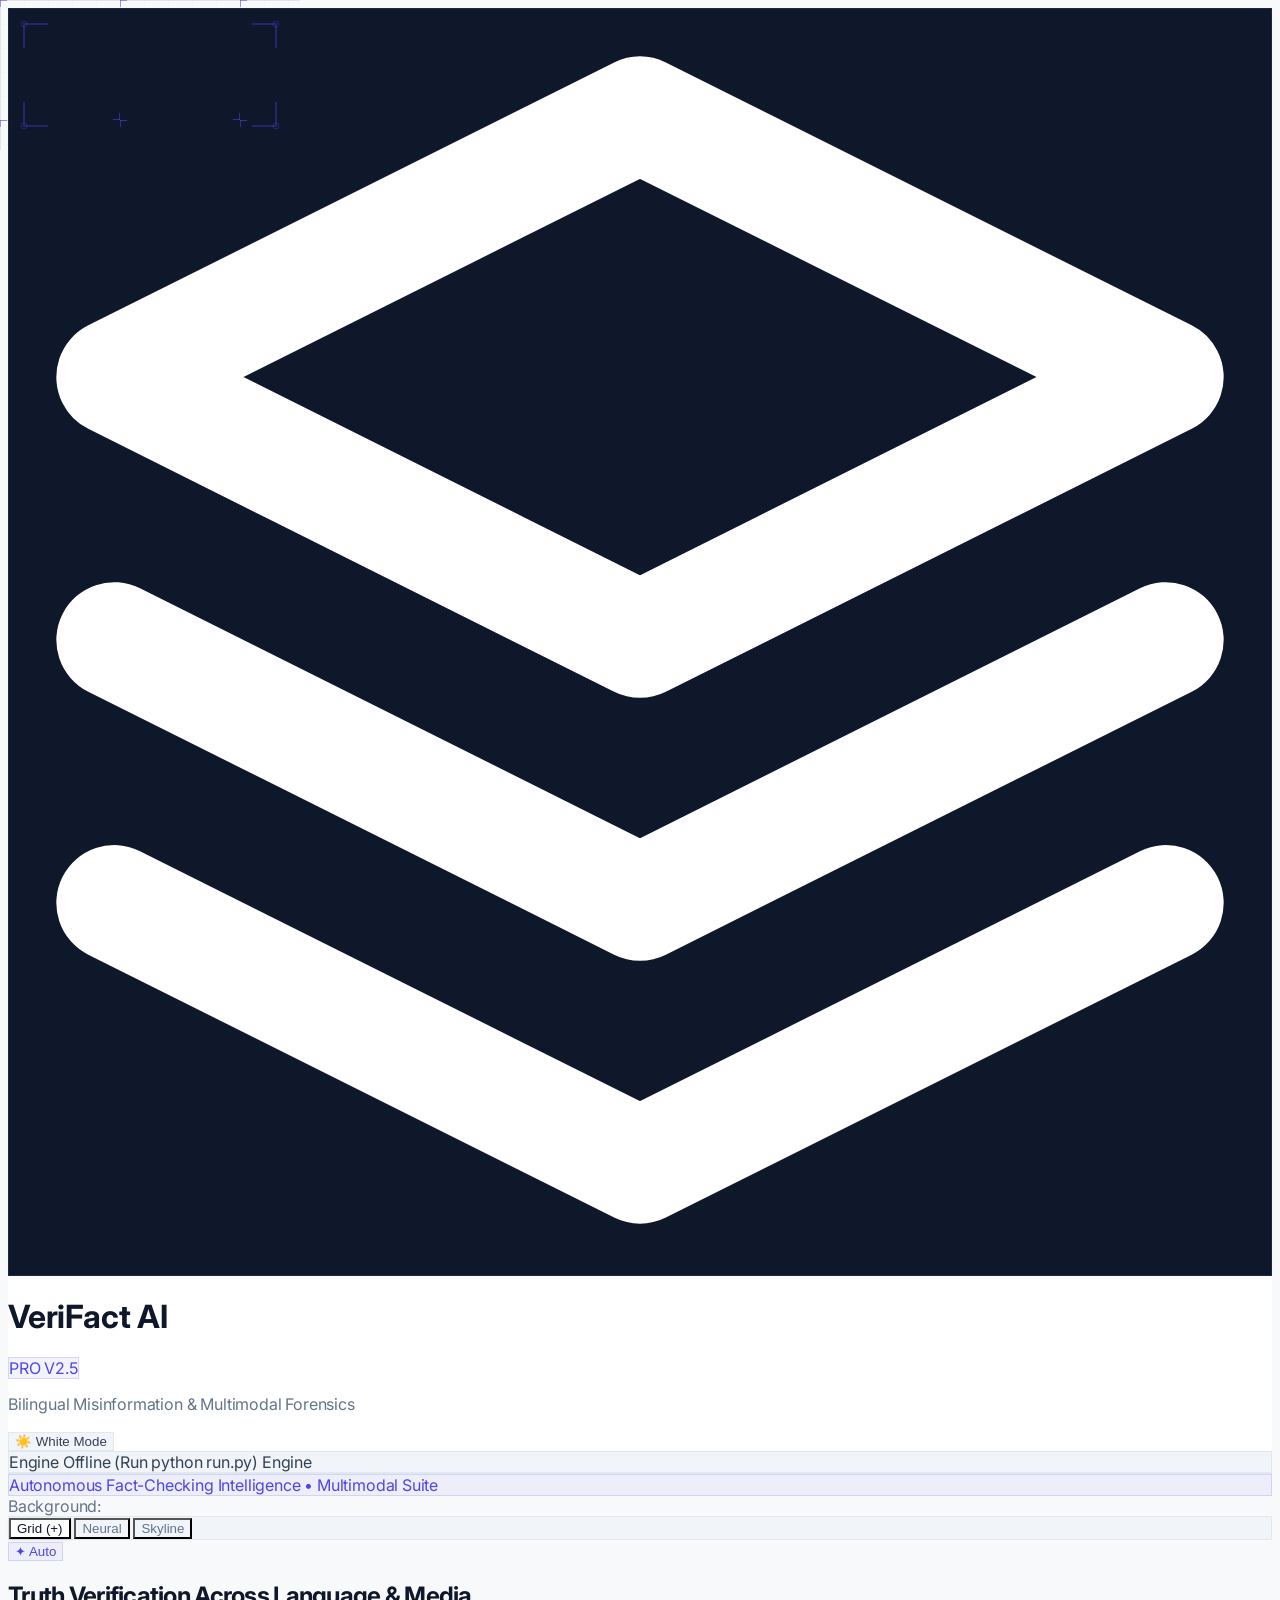
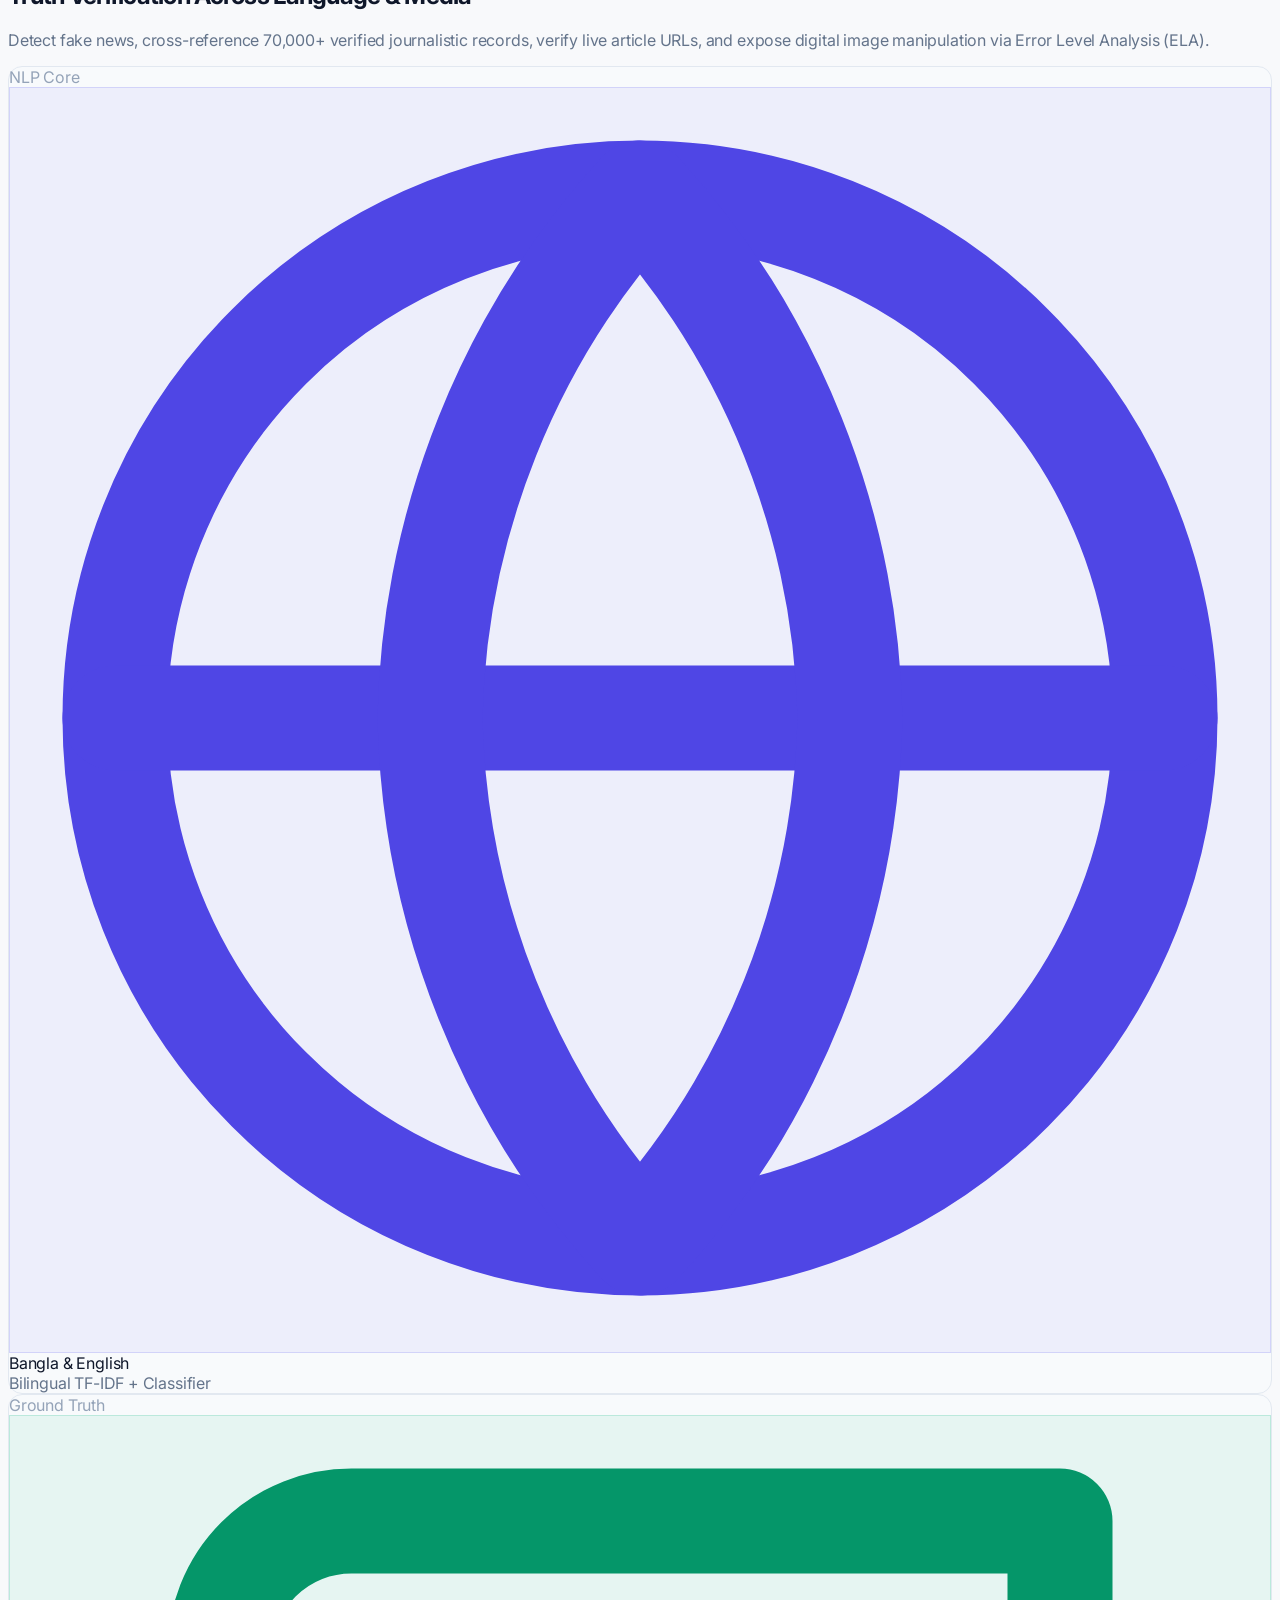
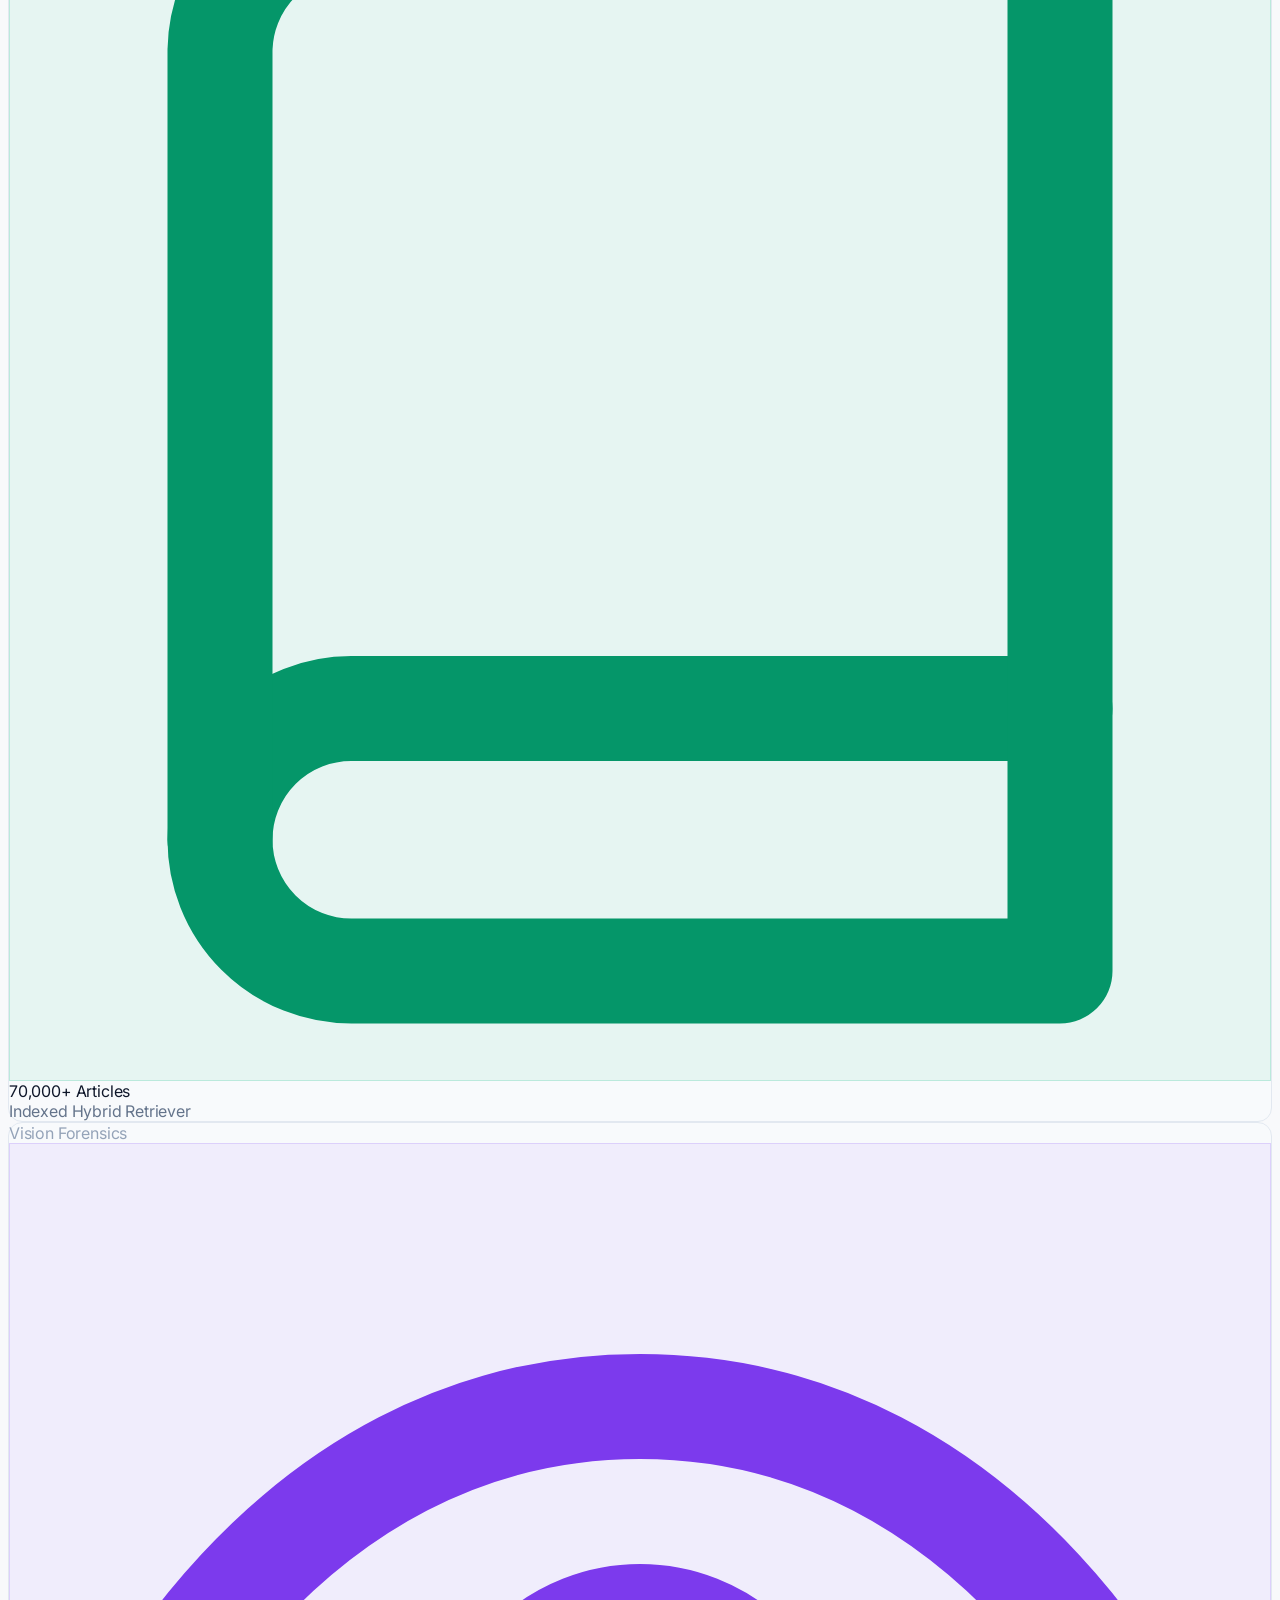
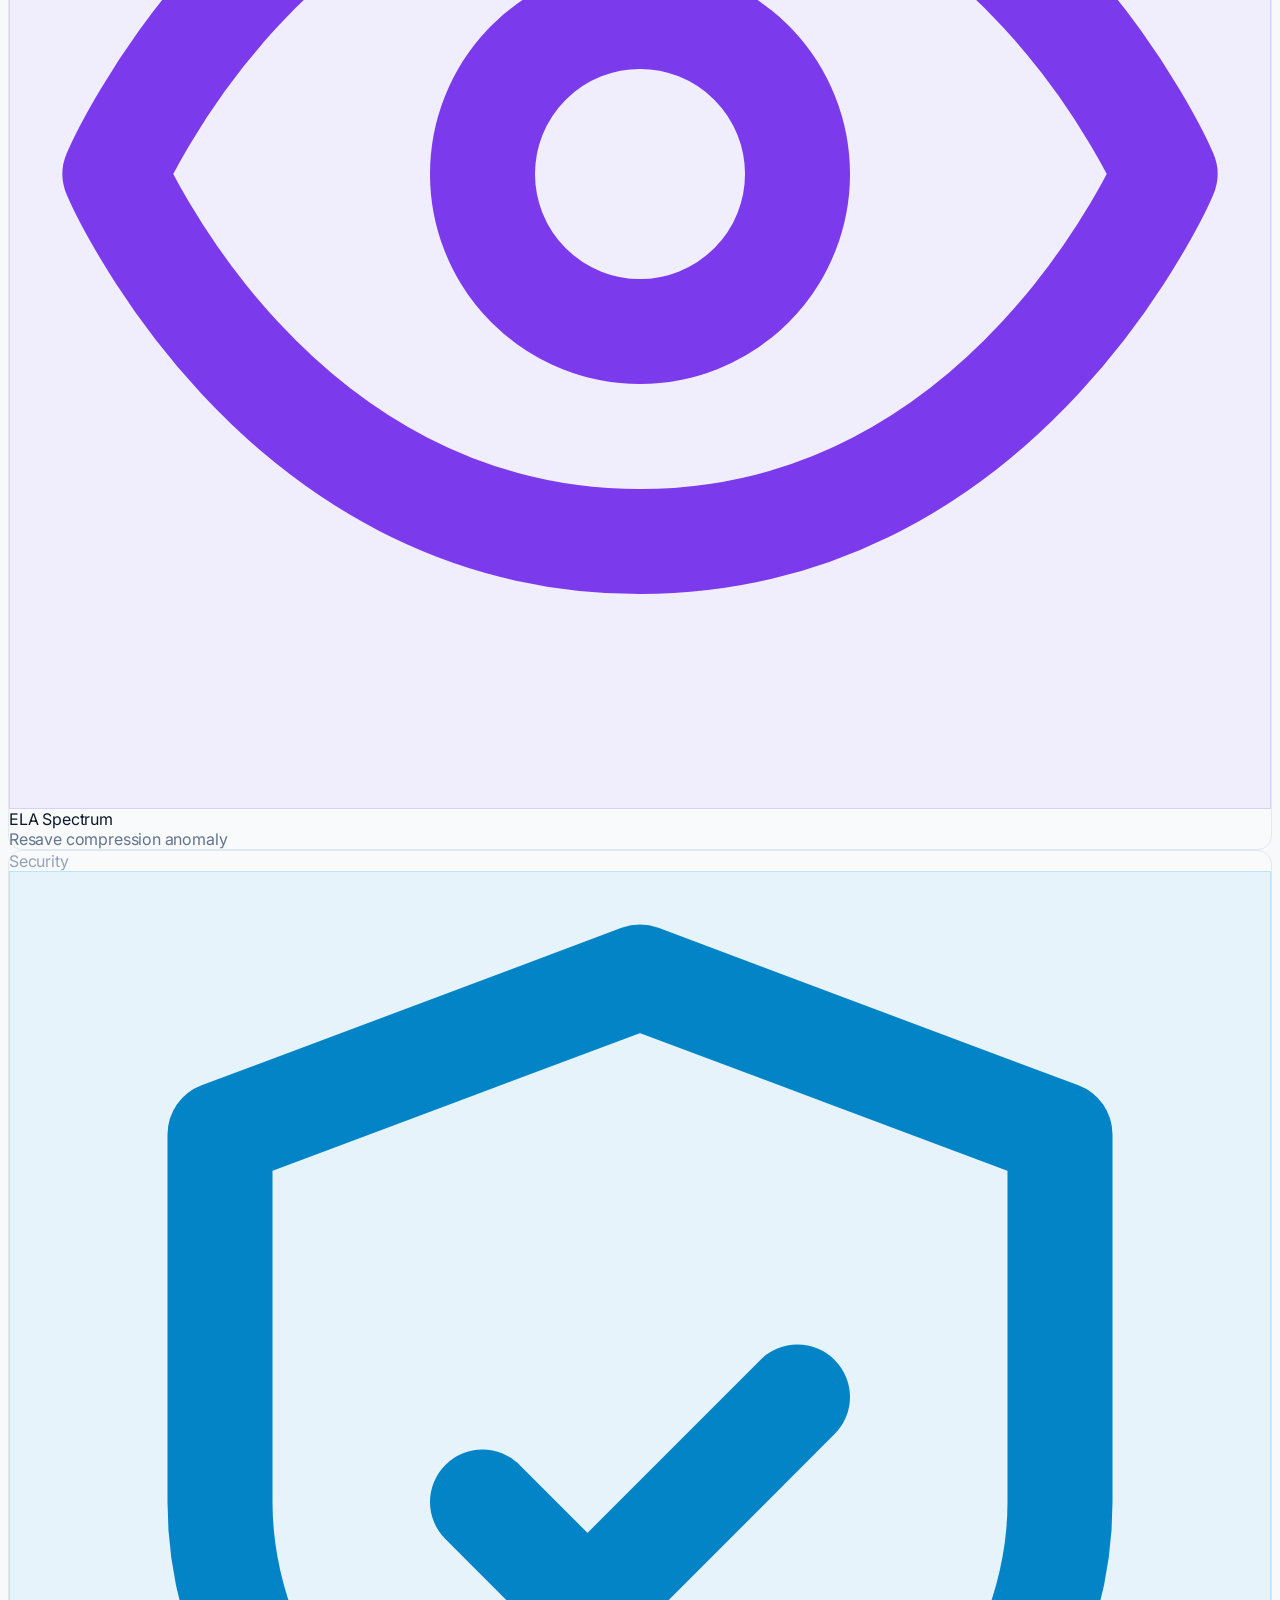
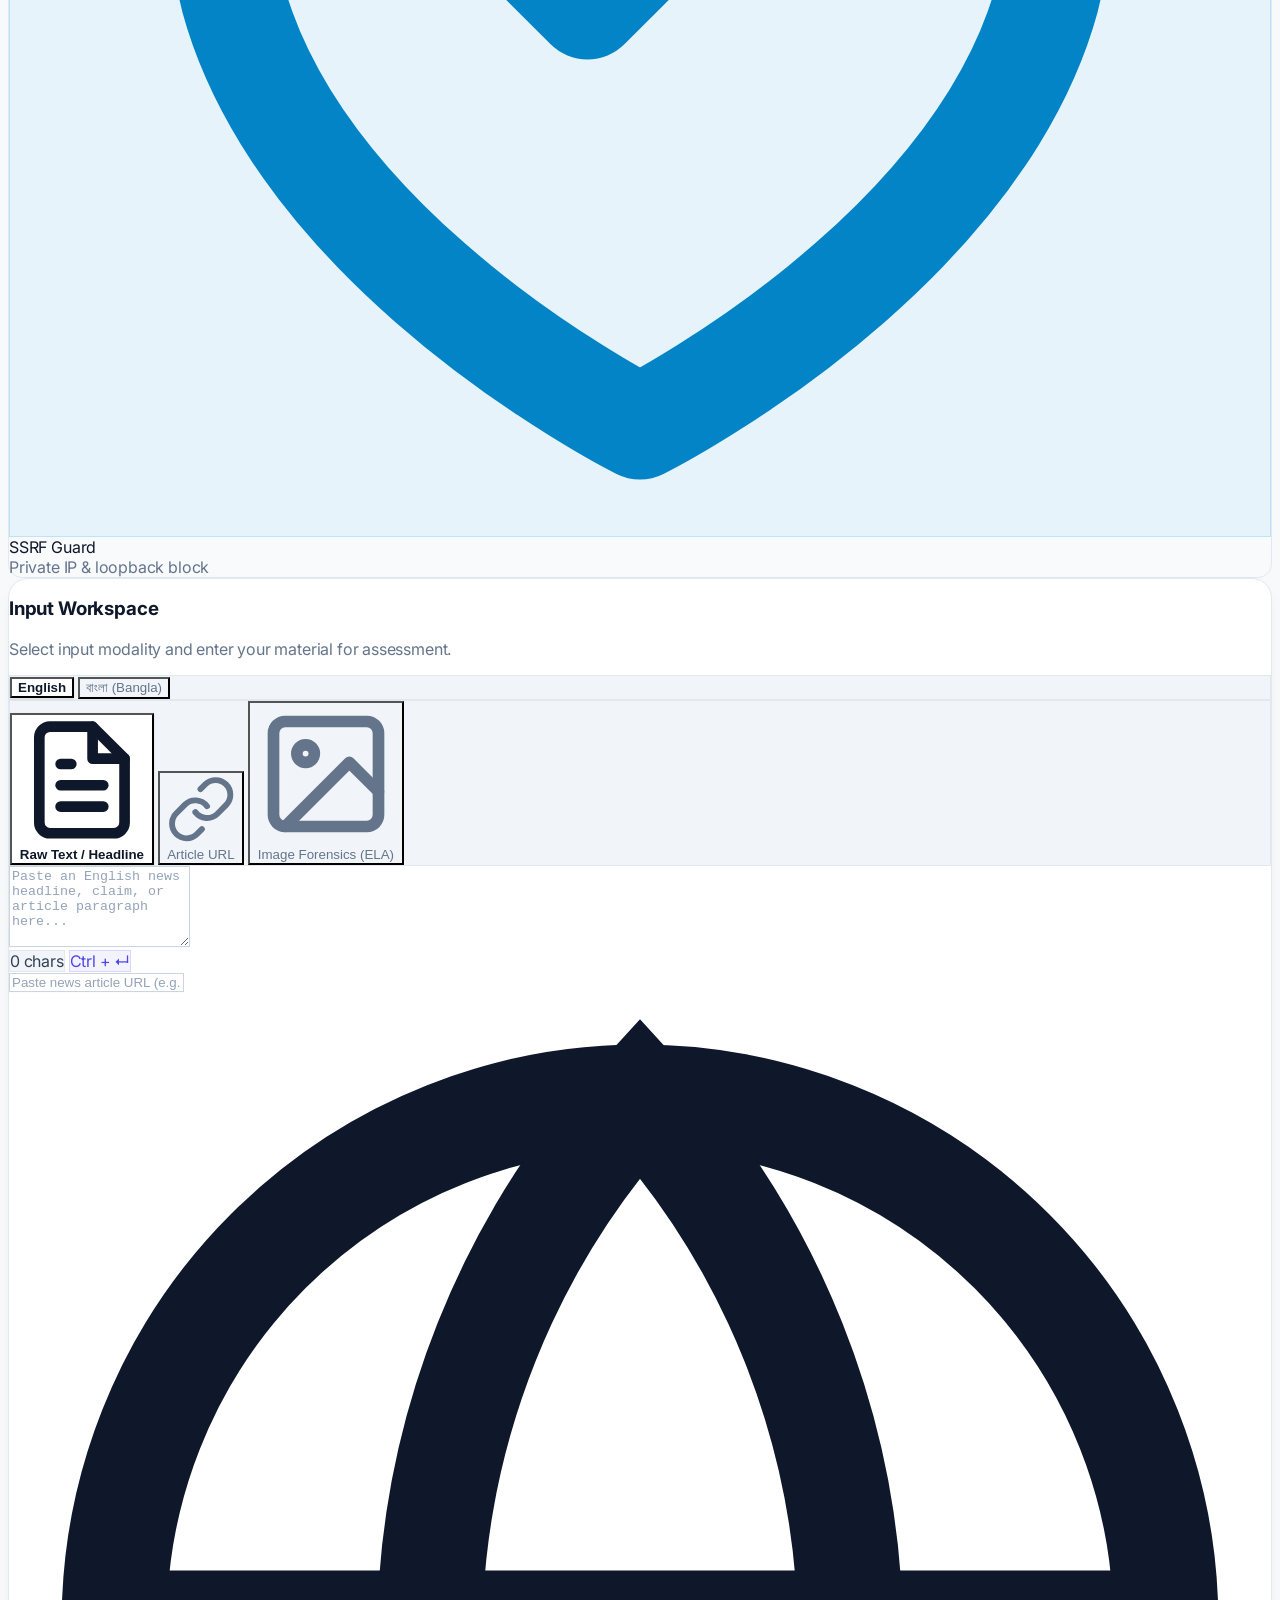
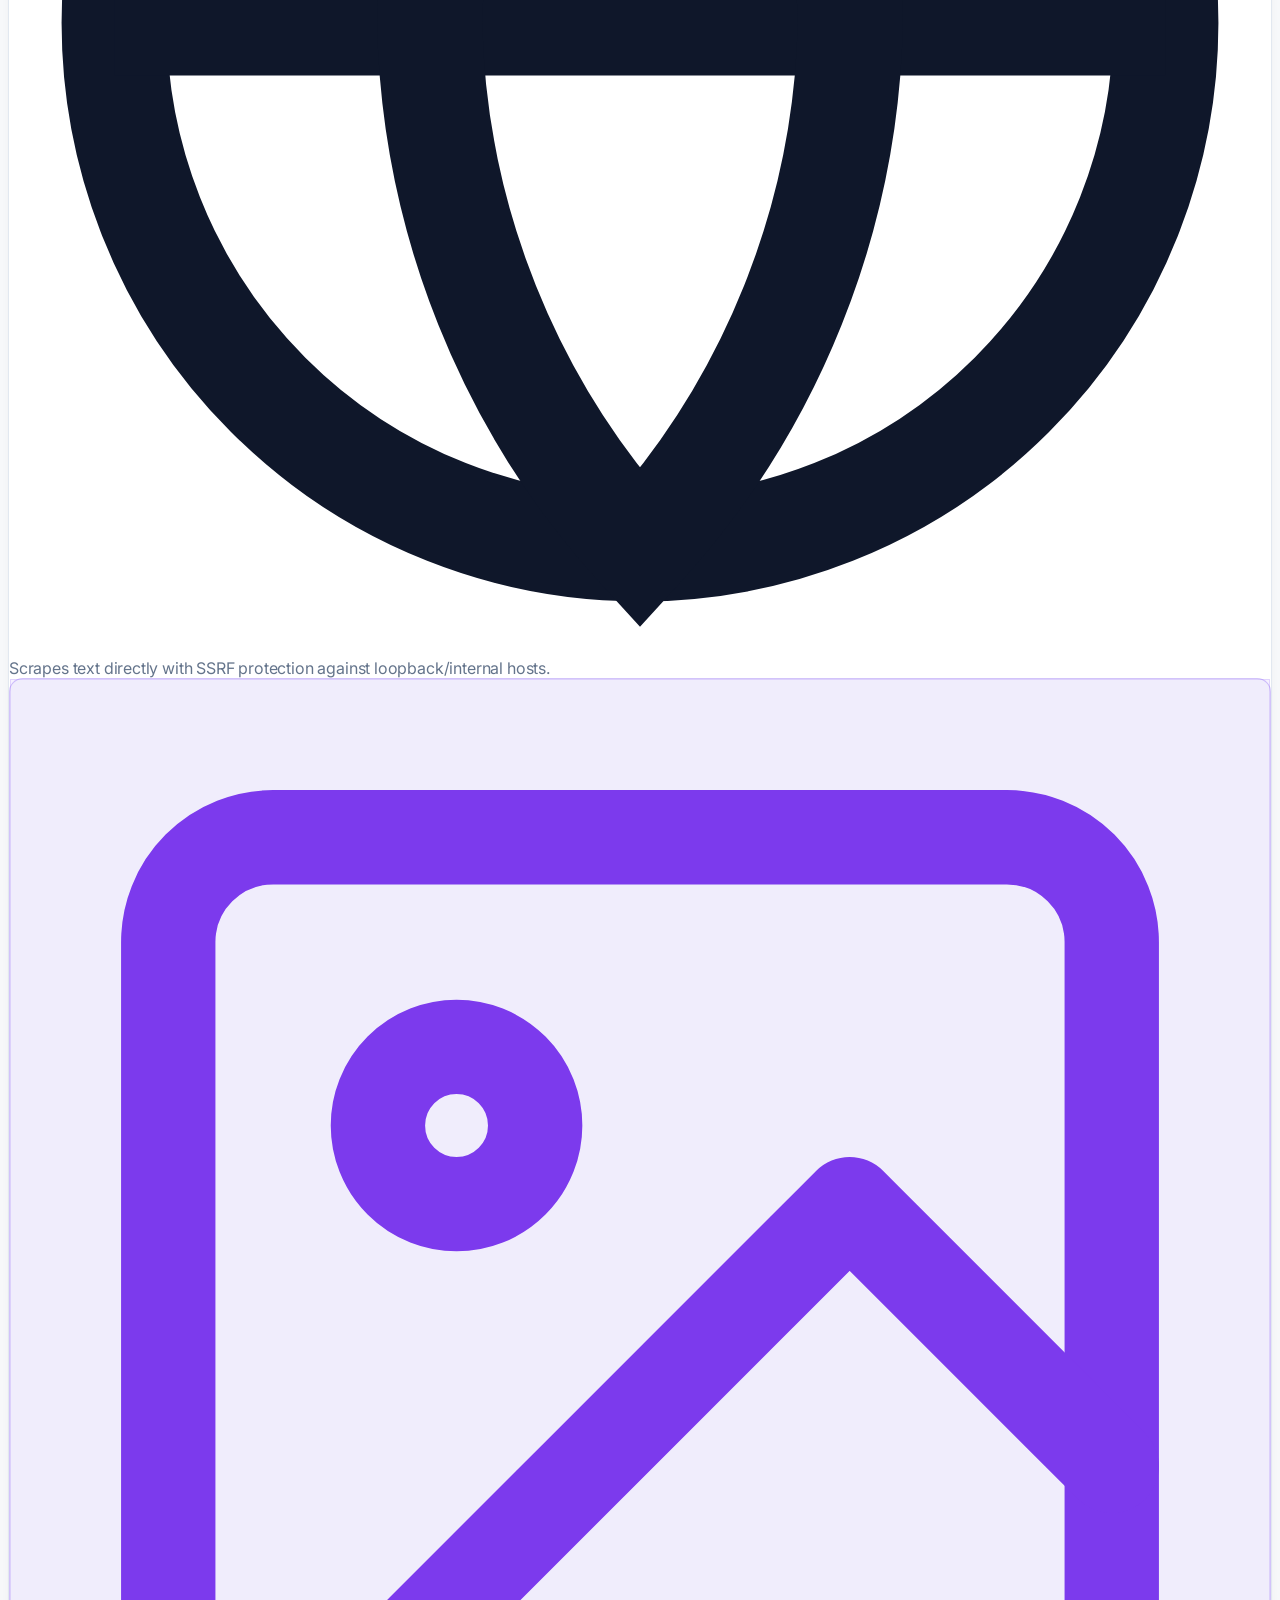
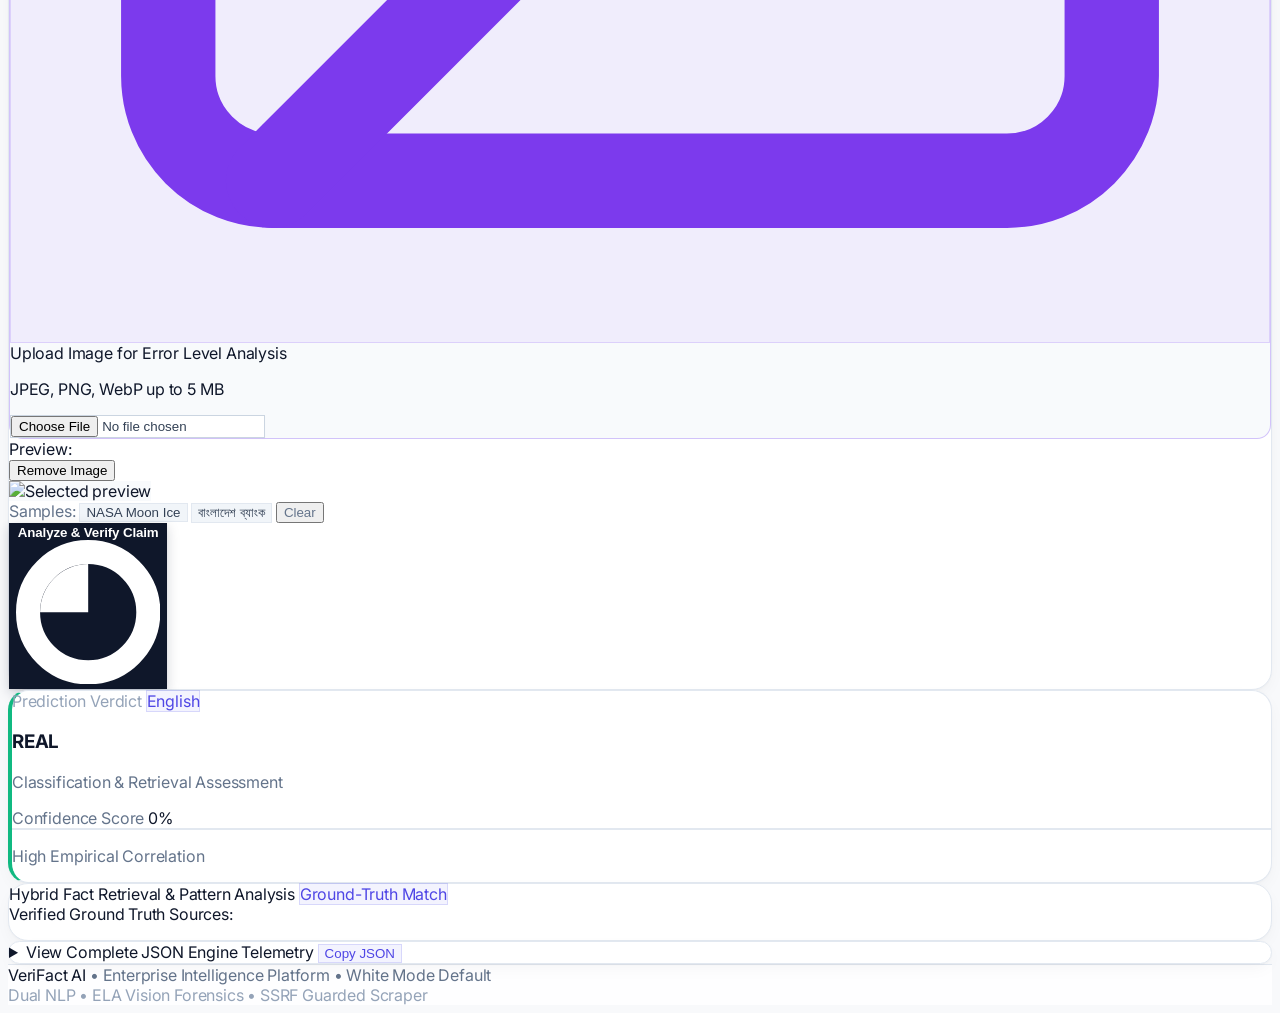
==== commit 206ac7ac: "feat(ui): add Skyline background pattern recreating corporate cyber matrix city and layered horizon " ====
--- a/index.html
+++ b/index.html
@@ -102,12 +102,13 @@
           Autonomous Fact-Checking Intelligence • Multimodal Suite
         </div>
 
-        <!-- Background Shades Preset Switcher: Grid (+) & Neural -->
+        <!-- Background Shades Preset Switcher: Grid (+), Neural & Skyline -->
         <div class="flex items-center gap-1.5 text-xs font-mono">
           <span class="text-[11px] hidden sm:inline" style="color: var(--text-muted);">Background:</span>
           <div class="inline-flex rounded-xl p-0.5 shadow-xs" style="background: var(--tab-bar-bg); border: 1px solid var(--card-border);">
             <button type="button" onclick="setBackgroundPattern('grid')" id="bgBtn-grid" class="px-3 py-1 rounded-lg text-[11px] font-bold transition cursor-pointer" title="Technical Blueprint Cross Grid (+)">Grid (+)</button>
             <button type="button" onclick="setBackgroundPattern('neural')" id="bgBtn-neural" class="px-3 py-1 rounded-lg text-[11px] transition cursor-pointer" title="3D Geodesic AI Constellation">Neural</button>
+            <button type="button" onclick="setBackgroundPattern('skyline')" id="bgBtn-skyline" class="px-3 py-1 rounded-lg text-[11px] transition cursor-pointer" title="Digital City Matrix & Horizon Waves">Skyline</button>
           </div>
           <!-- Auto-Cycle Toggle Button -->
           <button type="button" onclick="toggleAutoCycle()" id="bgBtn-auto" class="flex items-center gap-1.5 px-2.5 py-1 rounded-xl text-[11px] font-bold transition cursor-pointer shadow-xs badge-indigo" title="Toggle Auto-Cycle">
--- a/css/styles.css
+++ b/css/styles.css
@@ -80,6 +80,21 @@
   --verdict-border: #10b981;
   --footer-bg: rgba(255, 255, 255, 0.92);
   --footer-border: #e2e8f0;
+
+  /* Layer 3: Skyline Digital City & Horizon Colors */
+  --skyline-sky-start: #bae6fd;
+  --skyline-sky-end: #f0f9ff;
+  --skyline-wave1-start: #e0f2fe;
+  --skyline-wave1-end: #bae6fd;
+  --skyline-wave2-start: #7dd3fc;
+  --skyline-wave2-end: #38bdf8;
+  --skyline-wave3-start: #0ea5e9;
+  --skyline-wave3-end: #0284c7;
+  --skyline-wave4-start: #0284c7;
+  --skyline-wave4-end: #0369a1;
+  --skyline-win-fore: #0284c7;
+  --skyline-win-back: #38bdf8;
+  --skyline-mist: #ffffff;
 }
 
 /* 2. DARK THEME (ENTERPRISE OBSIDIAN GLASS) */
@@ -154,6 +169,21 @@
   --verdict-border: #34d399;
   --footer-bg: rgba(6, 7, 10, 0.92);
   --footer-border: rgba(255, 255, 255, 0.08);
+
+  /* Layer 3: Skyline Digital City & Horizon Colors (Dark Mode) */
+  --skyline-sky-start: #075985;
+  --skyline-sky-end: #031e33;
+  --skyline-wave1-start: #0c4a6e;
+  --skyline-wave1-end: #075985;
+  --skyline-wave2-start: #0369a1;
+  --skyline-wave2-end: #0284c7;
+  --skyline-wave3-start: #0c4a6e;
+  --skyline-wave3-end: #075985;
+  --skyline-wave4-start: #082f49;
+  --skyline-wave4-end: #030712;
+  --skyline-win-fore: #38bdf8;
+  --skyline-win-back: #0ea5e9;
+  --skyline-mist: #030304;
 }
 
 /* Base Body Styles */
@@ -229,6 +259,17 @@
   fill: rgba(255, 255, 255, 0.35);
 }
 
+/* Layer 3: Digital City Matrix Skyline & Layered Horizon Waves */
+.skyline-sky-ribbon {
+  transition: fill 0.3s ease;
+}
+.skyline-wave {
+  transition: fill 0.3s ease;
+}
+.skyline-window {
+  transition: fill 0.3s ease, opacity 0.3s ease;
+}
+
 /* Enterprise SaaS Surface Cards */
 .mono-card {
   background: var(--card-bg);
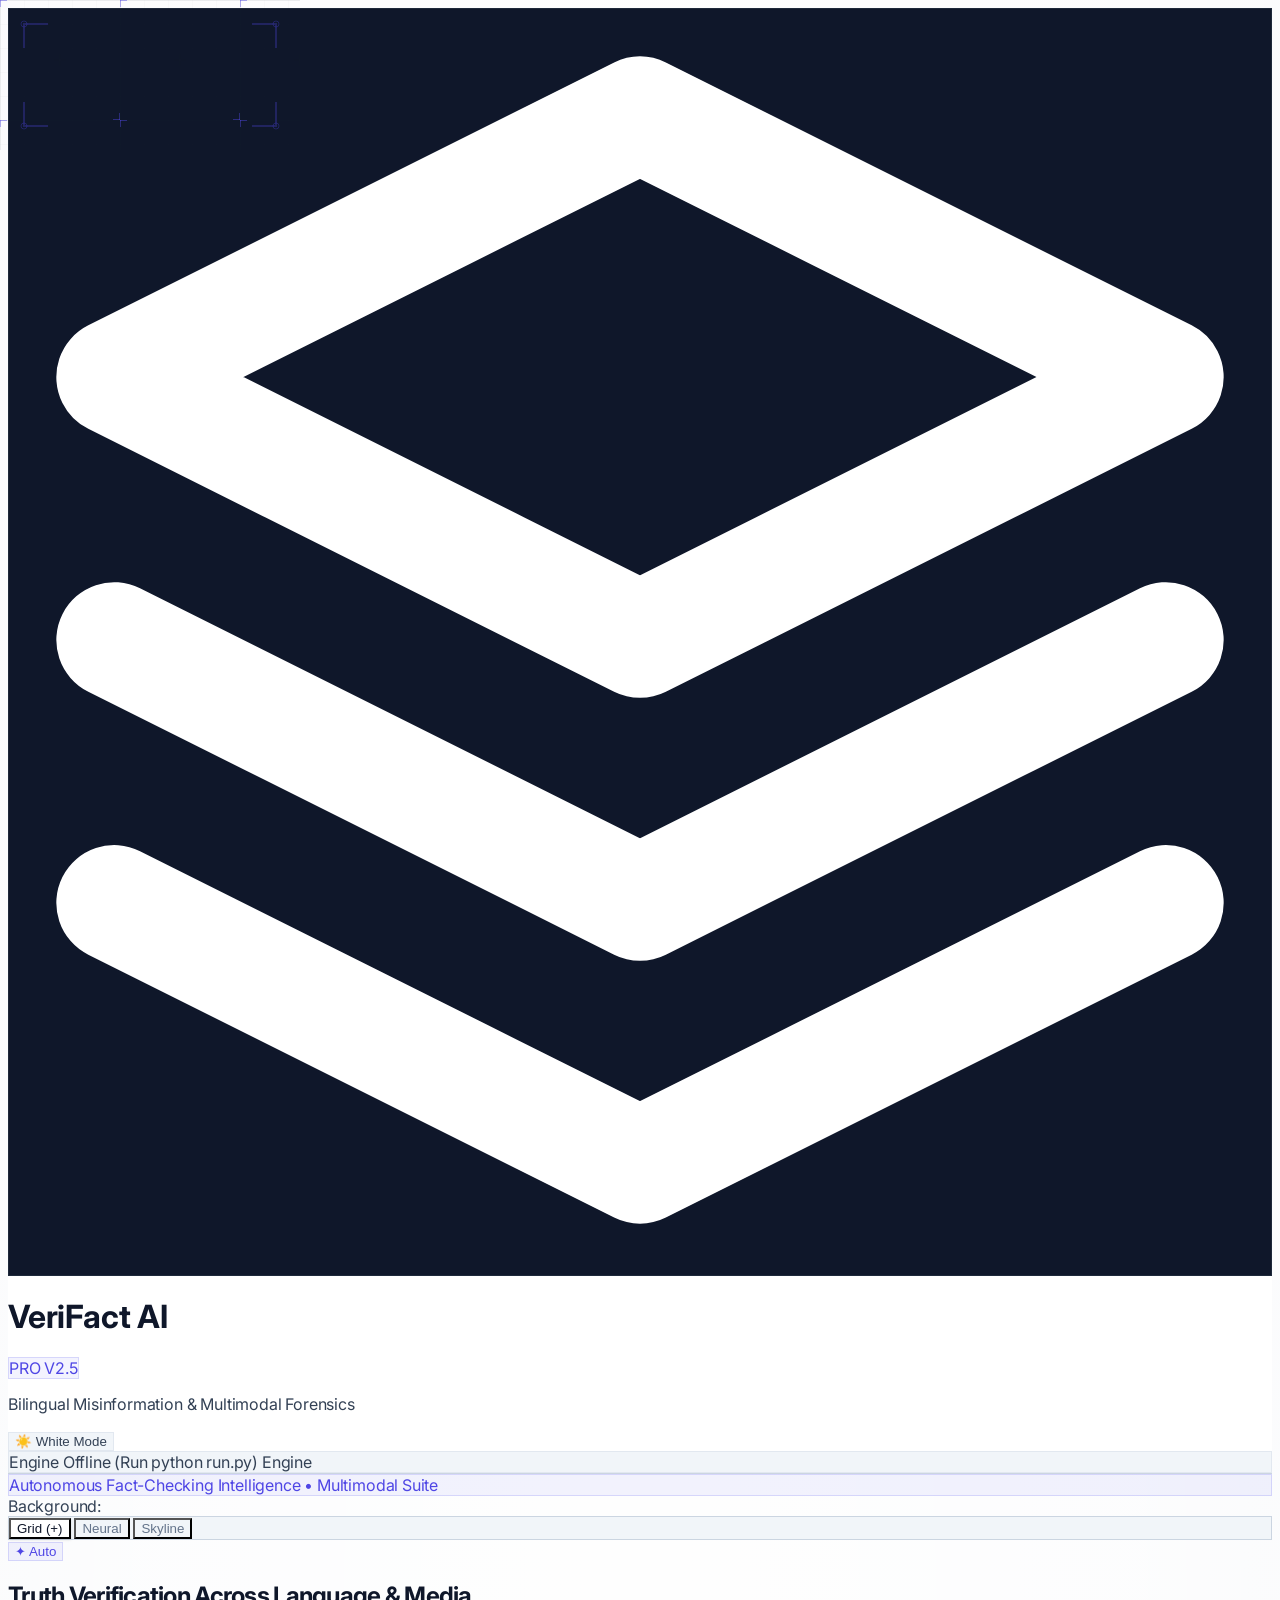
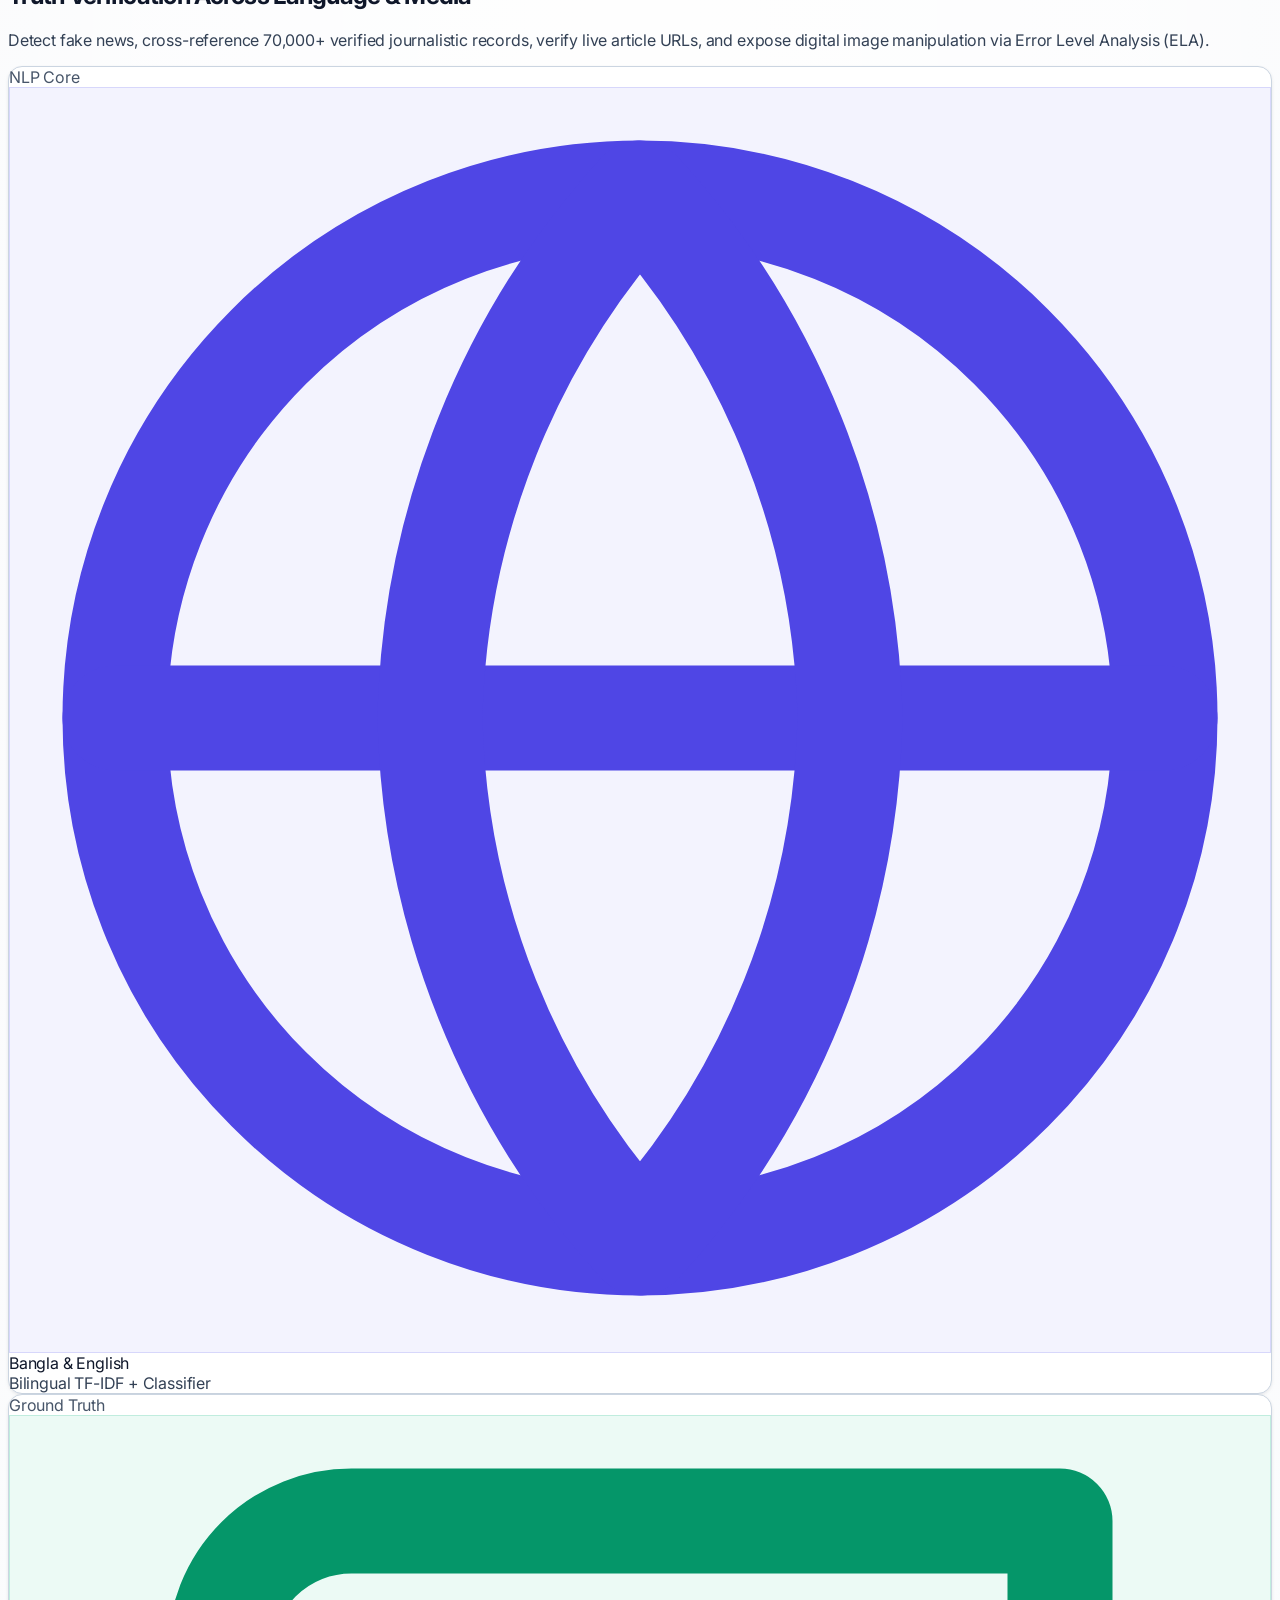
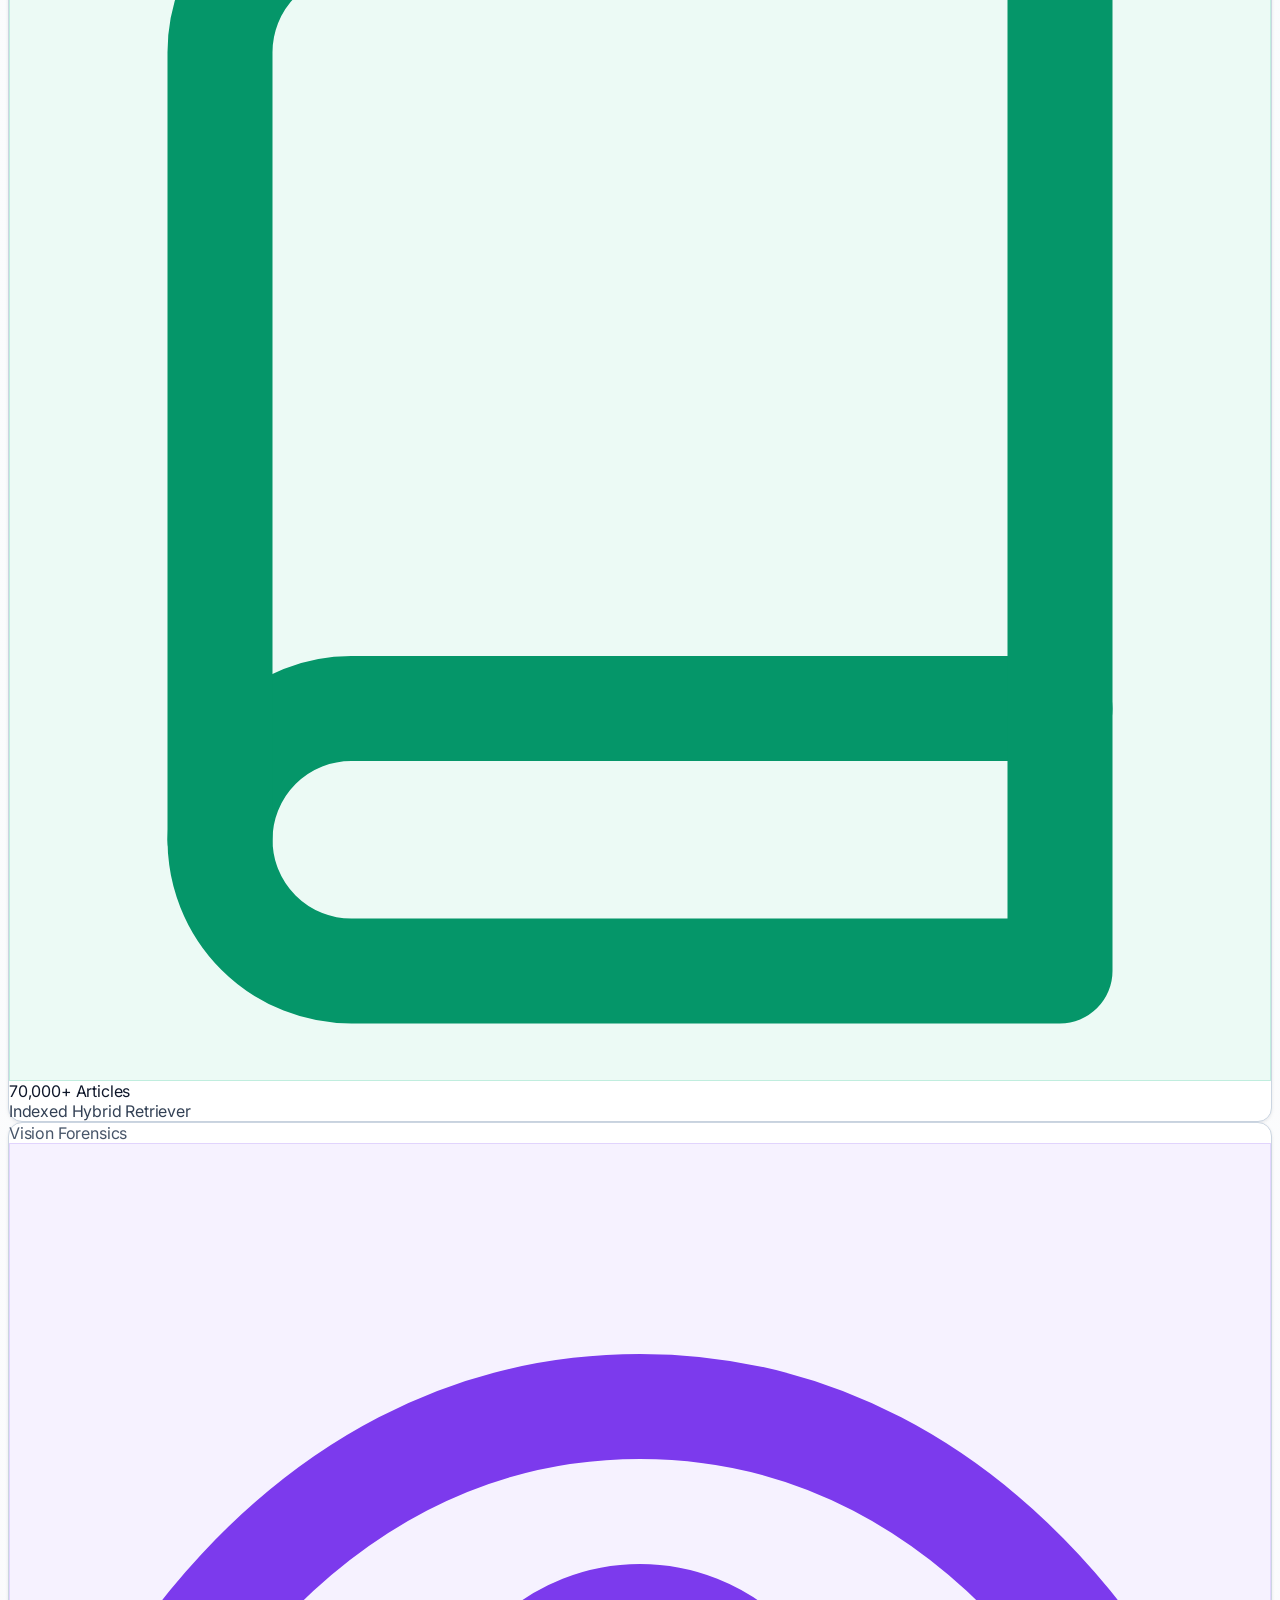
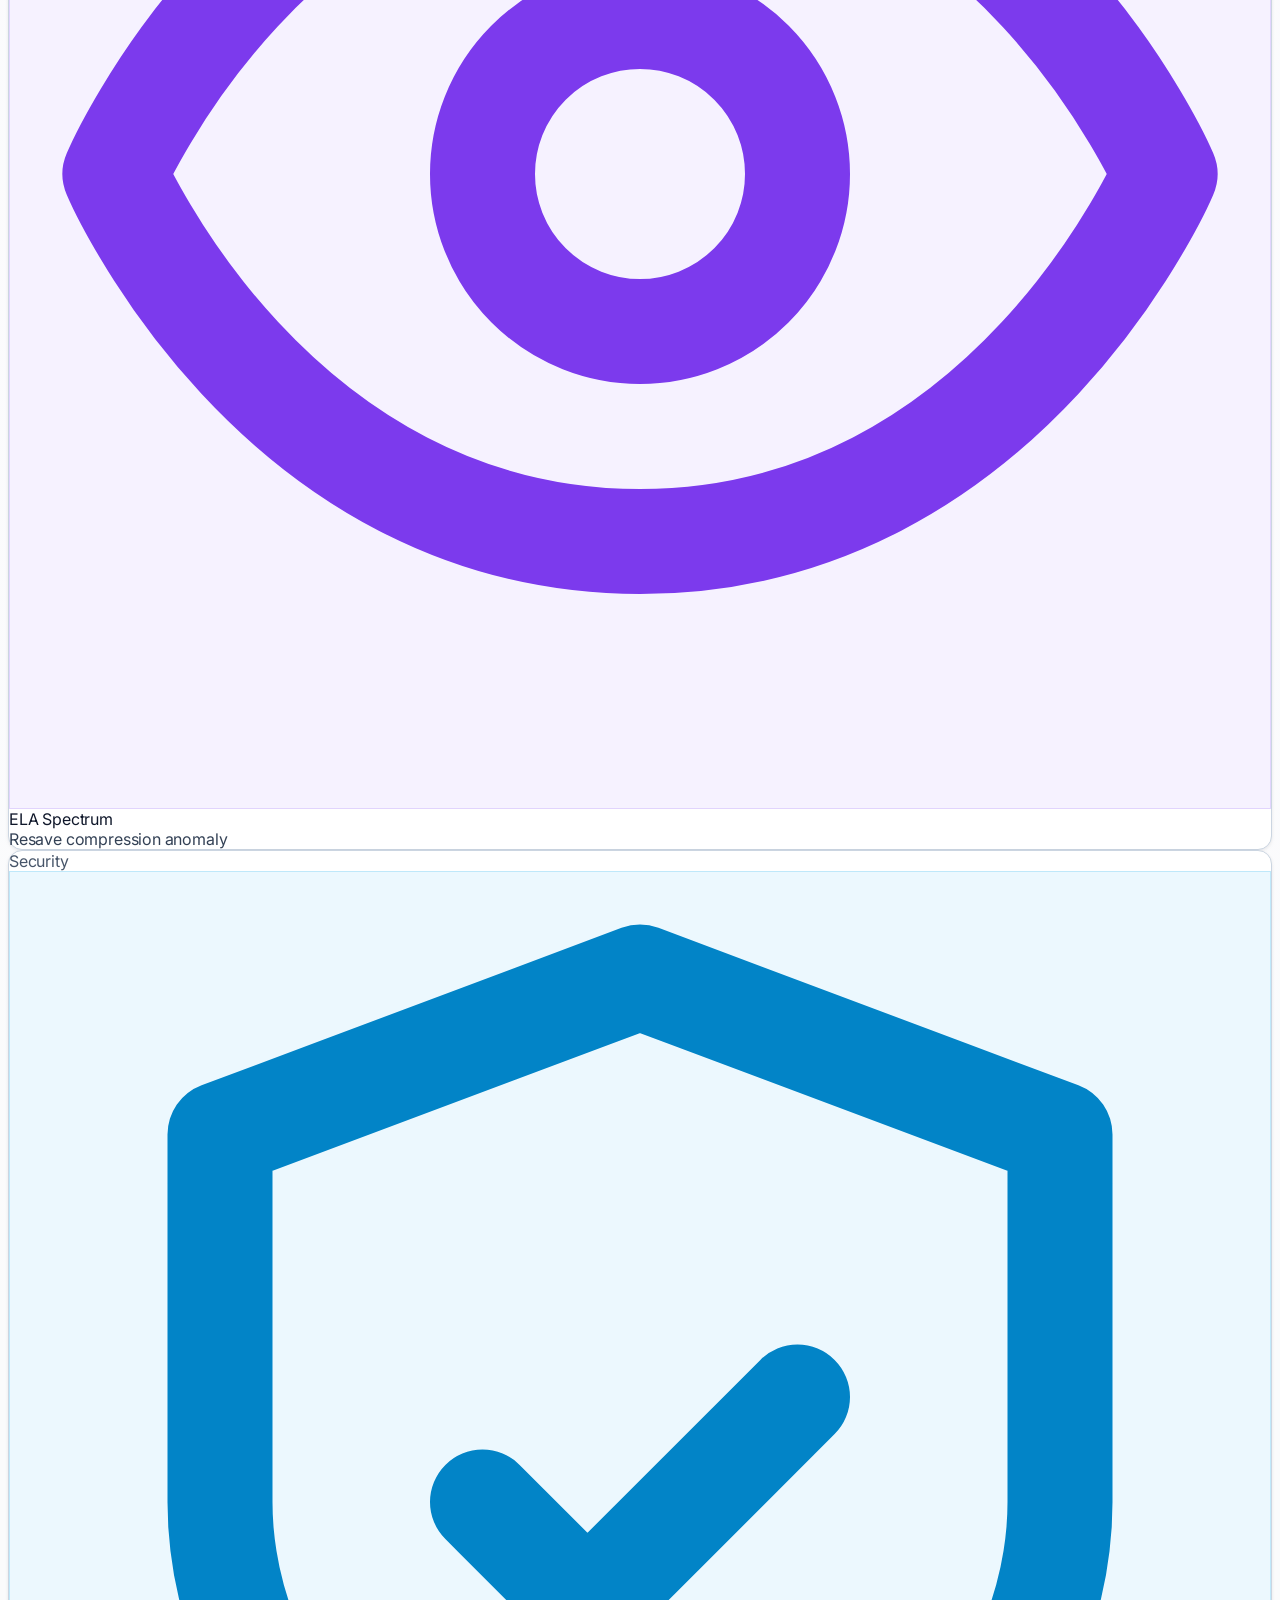
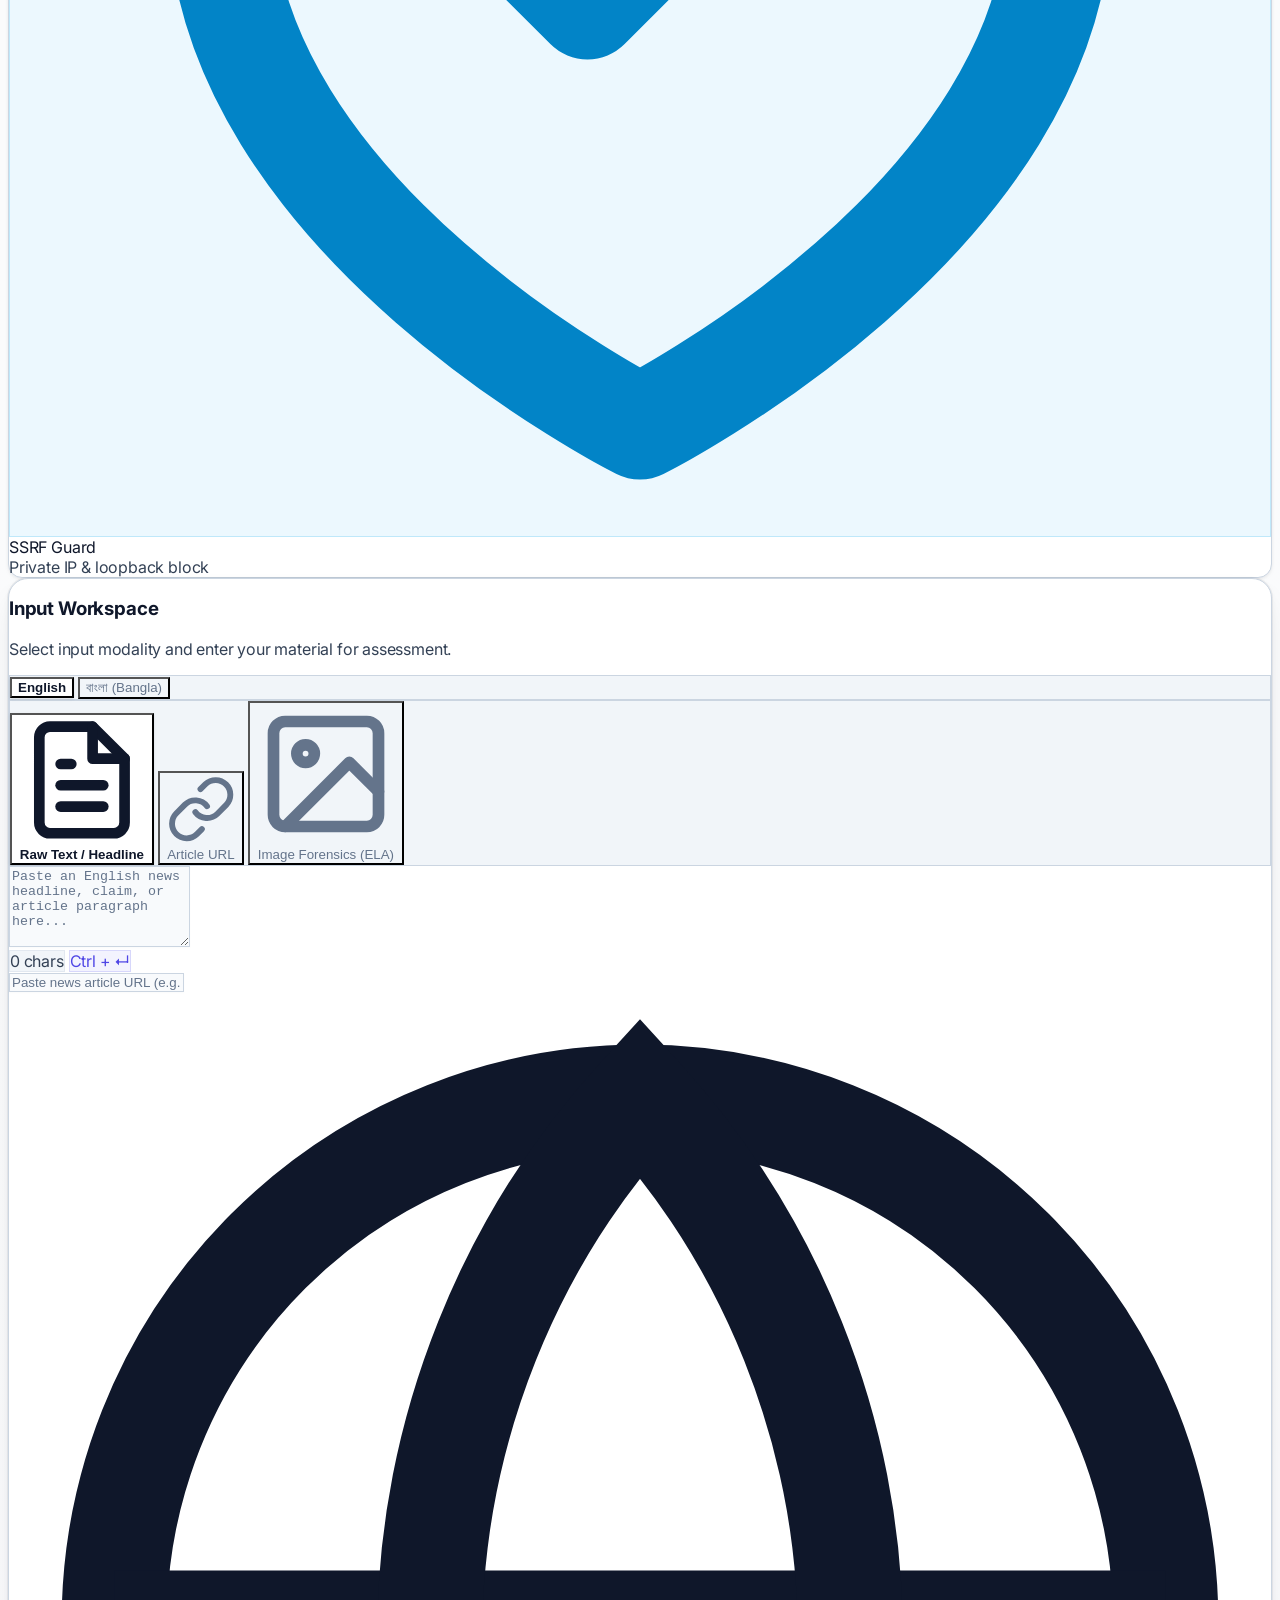
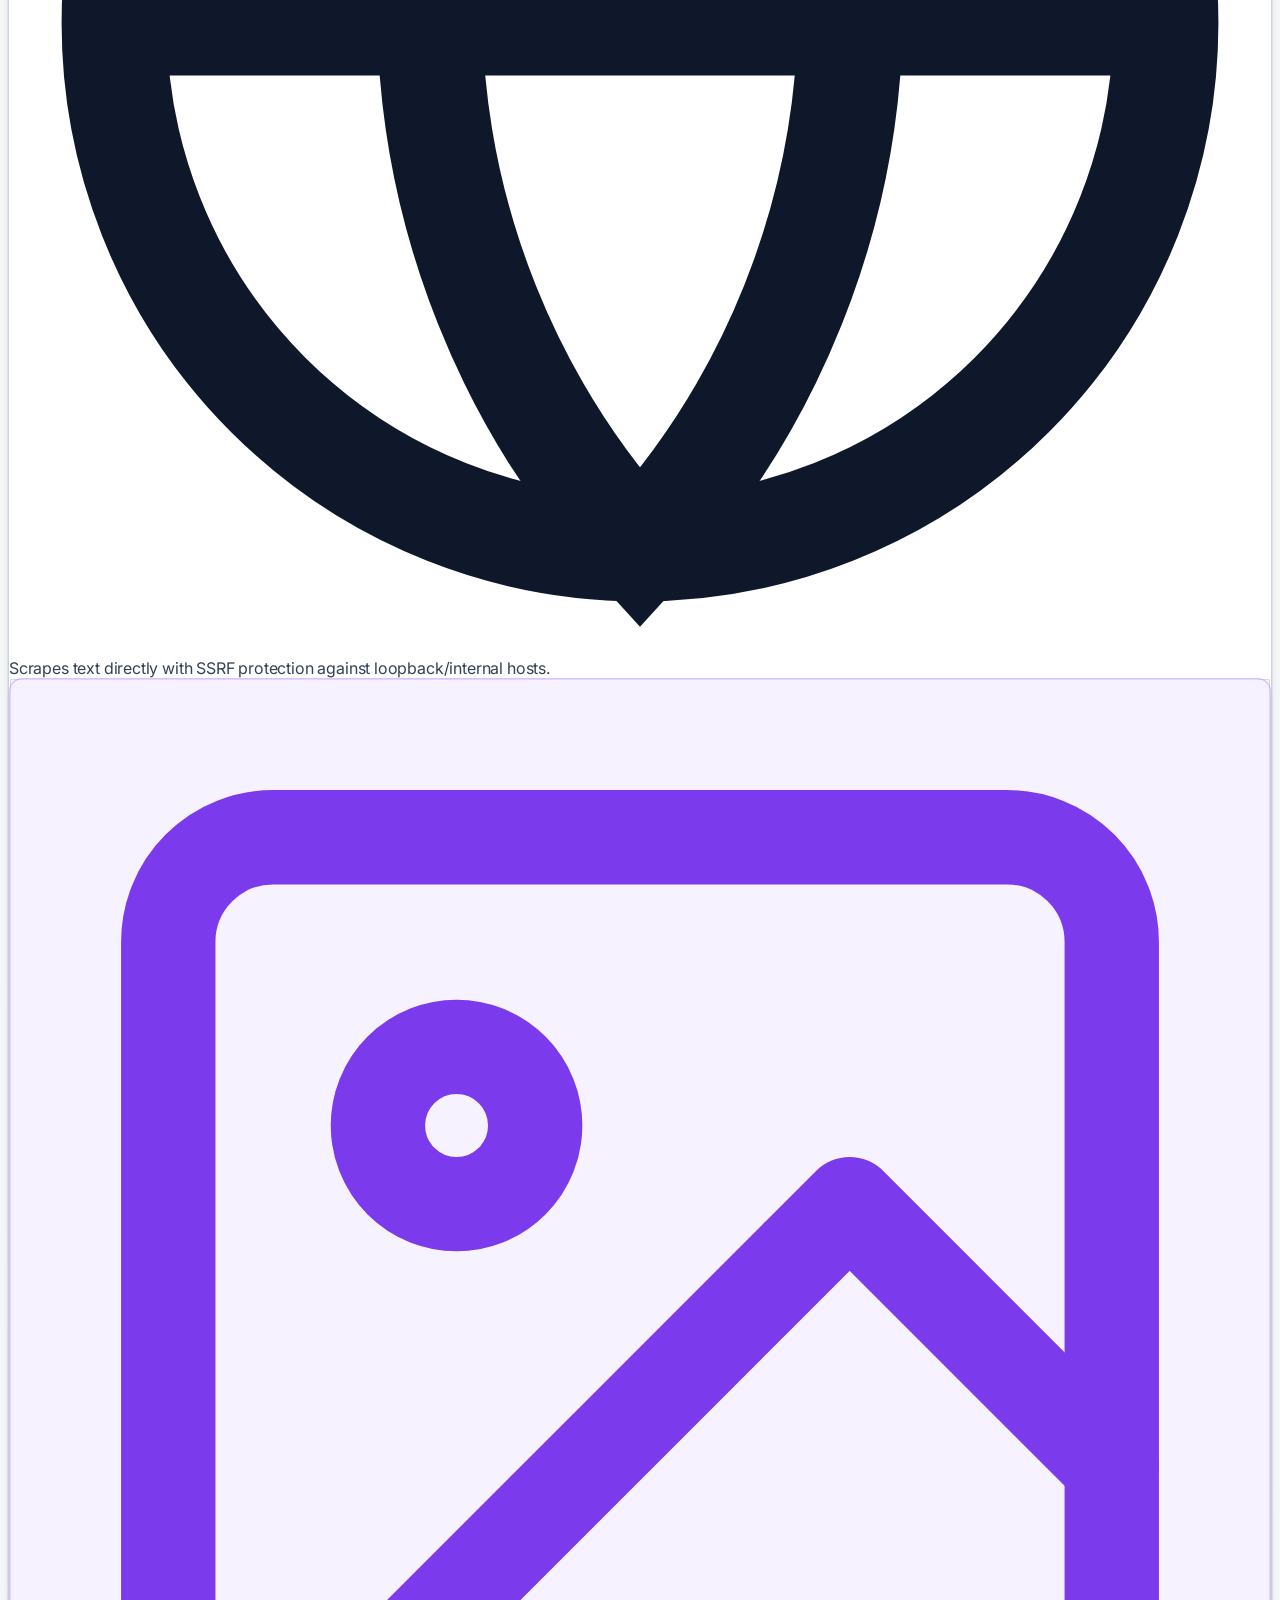
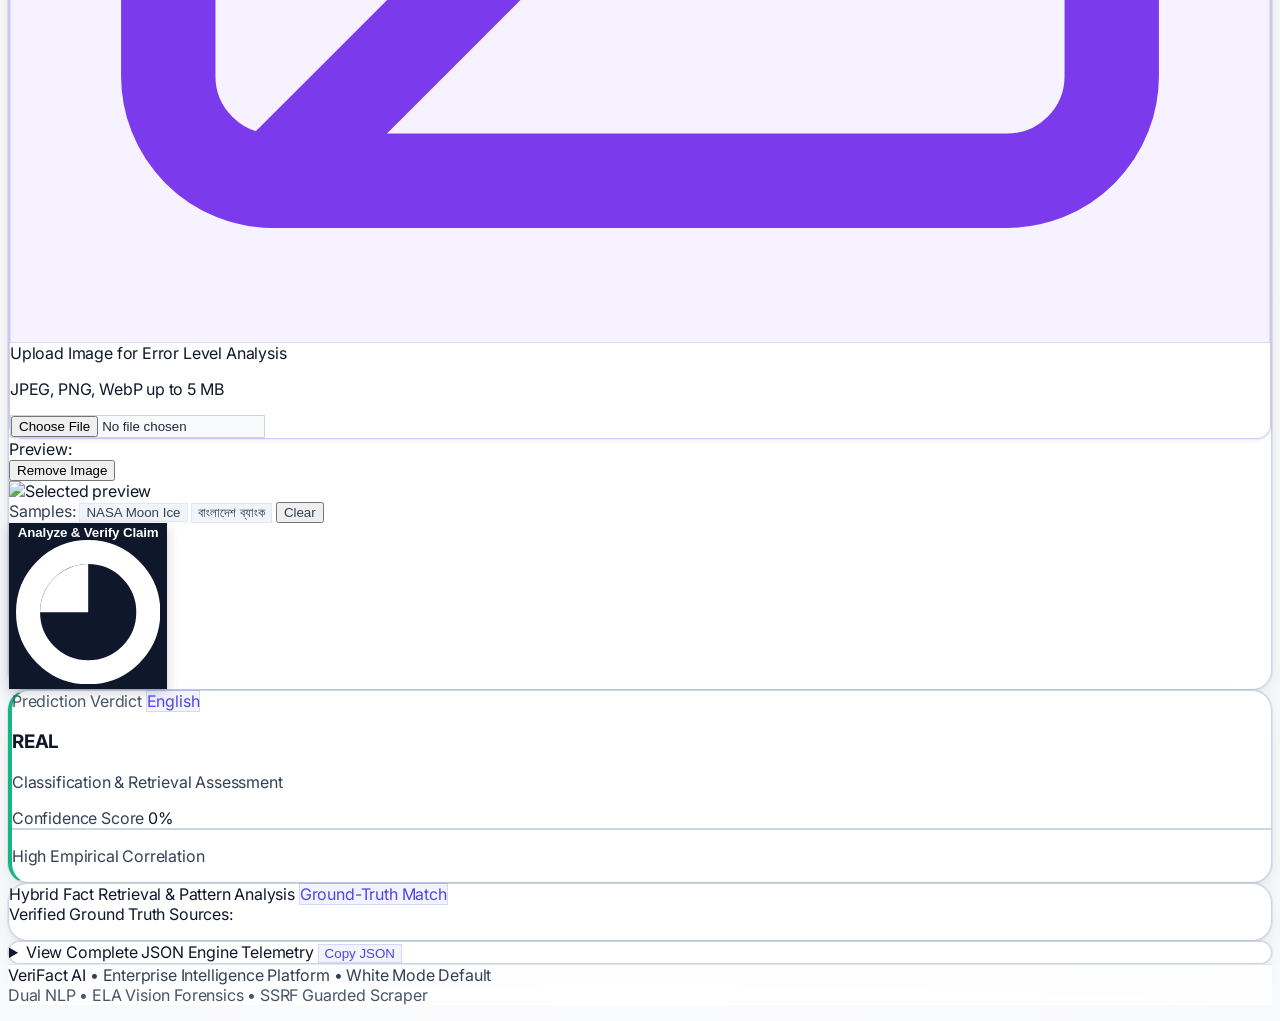
==== commit d7022e59: "style(ui): enhance foreground-to-background contrast with 100% opaque elevated cards, ambient clarit" ====
--- a/index.html
+++ b/index.html
@@ -92,6 +92,8 @@
 
   <!-- Main Workspace -->
   <main class="relative z-10 max-w-5xl w-full mx-auto px-4 sm:px-6 py-8 space-y-6 flex-grow">
+    <!-- Ambient Foreground Readability Scrim (Ensures 100% crisp foreground distinction from background) -->
+    <div class="foreground-scrim" aria-hidden="true"></div>
 
     <!-- Hero Announcement & Value Proposition -->
     <div class="text-center sm:text-left space-y-3">
--- a/css/styles.css
+++ b/css/styles.css
@@ -19,34 +19,37 @@
   --top-rim-beam: rgba(99, 102, 241, 0.15);
   
   /* FOREGROUND SAAS DESIGN TOKENS */
-  --header-bg: rgba(255, 255, 255, 0.92);
-  --header-border: #e2e8f0;
+  --header-bg: rgba(255, 255, 255, 0.96);
+  --header-border: #cbd5e1;
   
   --text-main: #0f172a;        /* High-contrast slate-900 */
-  --text-secondary: #334155;   /* Refined body slate-700 */
-  --text-muted: #64748b;       /* Crisp secondary slate-500 */
-  --text-subtle: #94a3b8;      /* Meta & caption slate-400 */
+  --text-secondary: #1e293b;   /* High-contrast body slate-800 */
+  --text-muted: #334155;       /* High-contrast secondary slate-700 */
+  --text-subtle: #475569;      /* Crisp meta & caption slate-600 */
   --text-gradient: linear-gradient(180deg, #0f172a 30%, #312e81 120%);
   
   --card-bg: #ffffff;
-  --card-border: #e2e8f0;
-  --card-inner-rim: rgba(255, 255, 255, 0.95);
+  --card-border: #cbd5e1;
+  --card-inner-rim: rgba(255, 255, 255, 1);
   --card-shadow: 
-    0 1px 3px 0 rgba(0, 0, 0, 0.03),
-    0 6px 18px -4px rgba(0, 0, 0, 0.05);
+    0 0 0 1px rgba(15, 23, 42, 0.06),
+    0 2px 6px -1px rgba(15, 23, 42, 0.06),
+    0 16px 32px -8px rgba(15, 23, 42, 0.1);
   --card-shadow-hover: 
-    0 2px 6px 0 rgba(0, 0, 0, 0.04),
-    0 12px 24px -6px rgba(0, 0, 0, 0.08);
-  
-  --card-subtle-bg: #f8fafc;
-  --card-subtle-border: #e2e8f0;
-  
-  --input-bg: #ffffff;
+    0 0 0 1px rgba(15, 23, 42, 0.08),
+    0 4px 12px -2px rgba(15, 23, 42, 0.08),
+    0 20px 40px -8px rgba(15, 23, 42, 0.14);
+  
+  --card-subtle-bg: #ffffff;
+  --card-subtle-border: #cbd5e1;
+  --card-subtle-shadow: 0 1px 3px 0 rgba(15, 23, 42, 0.06), 0 2px 6px -1px rgba(15, 23, 42, 0.04);
+  
+  --input-bg: #f8fafc;
   --input-border: #cbd5e1;
   --input-text: #0f172a;
-  --input-placeholder: #94a3b8;
-  --input-focus-border: #6366f1;
-  --input-focus-ring: rgba(99, 102, 241, 0.14);
+  --input-placeholder: #64748b;
+  --input-focus-border: #4f46e5;
+  --input-focus-ring: rgba(79, 70, 229, 0.16);
   
   --btn-luxury-bg: #0f172a;
   --btn-luxury-text: #ffffff;
@@ -108,34 +111,37 @@
   --top-rim-beam: rgba(99, 102, 241, 0.3);
   
   /* FOREGROUND SAAS DESIGN TOKENS */
-  --header-bg: rgba(8, 10, 15, 0.88);
-  --header-border: rgba(255, 255, 255, 0.08);
+  --header-bg: rgba(9, 12, 18, 0.94);
+  --header-border: rgba(255, 255, 255, 0.12);
   
   --text-main: #f8fafc;        /* Crisp white */
-  --text-secondary: #cbd5e1;   /* Slate-300 */
-  --text-muted: #94a3b8;       /* Slate-400 */
-  --text-subtle: #64748b;      /* Slate-500 */
+  --text-secondary: #e2e8f0;   /* Slate-200 */
+  --text-muted: #cbd5e1;       /* Slate-300 */
+  --text-subtle: #94a3b8;      /* Slate-400 */
   --text-gradient: linear-gradient(180deg, #FFFFFF 20%, #a5b4fc 120%);
   
-  --card-bg: rgba(13, 15, 22, 0.92);
-  --card-border: rgba(255, 255, 255, 0.08);
-  --card-inner-rim: rgba(255, 255, 255, 0.08);
+  --card-bg: #0d1117;
+  --card-border: rgba(255, 255, 255, 0.14);
+  --card-inner-rim: rgba(255, 255, 255, 0.1);
   --card-shadow: 
-    0 1px 3px 0 rgba(0, 0, 0, 0.5),
-    0 10px 28px -4px rgba(0, 0, 0, 0.7);
+    0 0 0 1px rgba(255, 255, 255, 0.1),
+    0 4px 14px 0 rgba(0, 0, 0, 0.6),
+    0 18px 36px -6px rgba(0, 0, 0, 0.85);
   --card-shadow-hover: 
-    0 2px 6px 0 rgba(0, 0, 0, 0.6),
-    0 16px 36px -6px rgba(0, 0, 0, 0.85);
-  
-  --card-subtle-bg: rgba(20, 22, 32, 0.75);
-  --card-subtle-border: rgba(255, 255, 255, 0.06);
-  
-  --input-bg: rgba(9, 10, 15, 0.95);
-  --input-border: rgba(255, 255, 255, 0.1);
+    0 0 0 1px rgba(255, 255, 255, 0.15),
+    0 6px 20px 0 rgba(0, 0, 0, 0.7),
+    0 24px 48px -6px rgba(0, 0, 0, 0.95);
+  
+  --card-subtle-bg: #11151f;
+  --card-subtle-border: rgba(255, 255, 255, 0.12);
+  --card-subtle-shadow: 0 2px 8px 0 rgba(0, 0, 0, 0.5);
+  
+  --input-bg: #090c10;
+  --input-border: rgba(255, 255, 255, 0.14);
   --input-text: #f8fafc;
-  --input-placeholder: #475569;
+  --input-placeholder: #64748b;
   --input-focus-border: #818cf8;
-  --input-focus-ring: rgba(129, 140, 248, 0.22);
+  --input-focus-ring: rgba(129, 140, 248, 0.25);
   
   --btn-luxury-bg: #ffffff;
   --btn-luxury-text: #0f172a;
@@ -225,24 +231,24 @@
 }
 
 .stroke-major-grid {
-  stroke: rgba(15, 23, 42, 0.11);
+  stroke: rgba(15, 23, 42, 0.08);
 }
 [data-theme="dark"] .stroke-major-grid {
-  stroke: rgba(255, 255, 255, 0.14);
+  stroke: rgba(255, 255, 255, 0.09);
 }
 
 .stroke-cross {
-  stroke: rgba(79, 70, 229, 0.55);
+  stroke: rgba(79, 70, 229, 0.45);
 }
 [data-theme="dark"] .stroke-cross {
-  stroke: rgba(165, 180, 252, 0.85);
+  stroke: rgba(165, 180, 252, 0.65);
 }
 
 .fill-cross {
-  fill: rgba(79, 70, 229, 0.6);
+  fill: rgba(79, 70, 229, 0.45);
 }
 [data-theme="dark"] .fill-cross {
-  fill: rgba(165, 180, 252, 0.9);
+  fill: rgba(165, 180, 252, 0.7);
 }
 
 .stroke-cross-subtle {
@@ -270,11 +276,22 @@
   transition: fill 0.3s ease, opacity 0.3s ease;
 }
 
-/* Enterprise SaaS Surface Cards */
+/* Foreground Readability Scrim (Ensures 100% crisp foreground distinction from background) */
+.foreground-scrim {
+  position: absolute;
+  inset: -16px -24px;
+  background: radial-gradient(ellipse at 50% 25%, rgba(255, 255, 255, 0.9) 0%, rgba(255, 255, 255, 0.65) 55%, rgba(255, 255, 255, 0) 100%);
+  pointer-events: none;
+  z-index: -1;
+  border-radius: 2rem;
+}
+[data-theme="dark"] .foreground-scrim {
+  background: radial-gradient(ellipse at 50% 25%, rgba(3, 3, 4, 0.9) 0%, rgba(3, 3, 4, 0.65) 55%, rgba(3, 3, 4, 0) 100%);
+}
+
+/* Enterprise SaaS Surface Cards — 100% Opaque High-Elevation Surfaces */
 .mono-card {
   background: var(--card-bg);
-  backdrop-filter: blur(20px);
-  -webkit-backdrop-filter: blur(20px);
   border: 1px solid var(--card-border);
   box-shadow: var(--card-shadow);
   border-radius: 1.25rem;
@@ -287,11 +304,18 @@
 
 .mono-card-subtle {
   background: var(--card-subtle-bg);
-  backdrop-filter: blur(16px);
-  -webkit-backdrop-filter: blur(16px);
   border: 1px solid var(--card-subtle-border);
+  box-shadow: var(--card-subtle-shadow);
   border-radius: 0.875rem;
   transition: background-color 0.2s ease, border-color 0.2s ease, transform 0.2s ease, box-shadow 0.2s ease;
+}
+
+.mono-card-subtle:hover {
+  border-color: #94a3b8;
+  transform: translateY(-1px);
+}
+[data-theme="dark"] .mono-card-subtle:hover {
+  border-color: rgba(255, 255, 255, 0.25);
 }
 
 /* Linear / Stripe Inspired Headline Contrast */
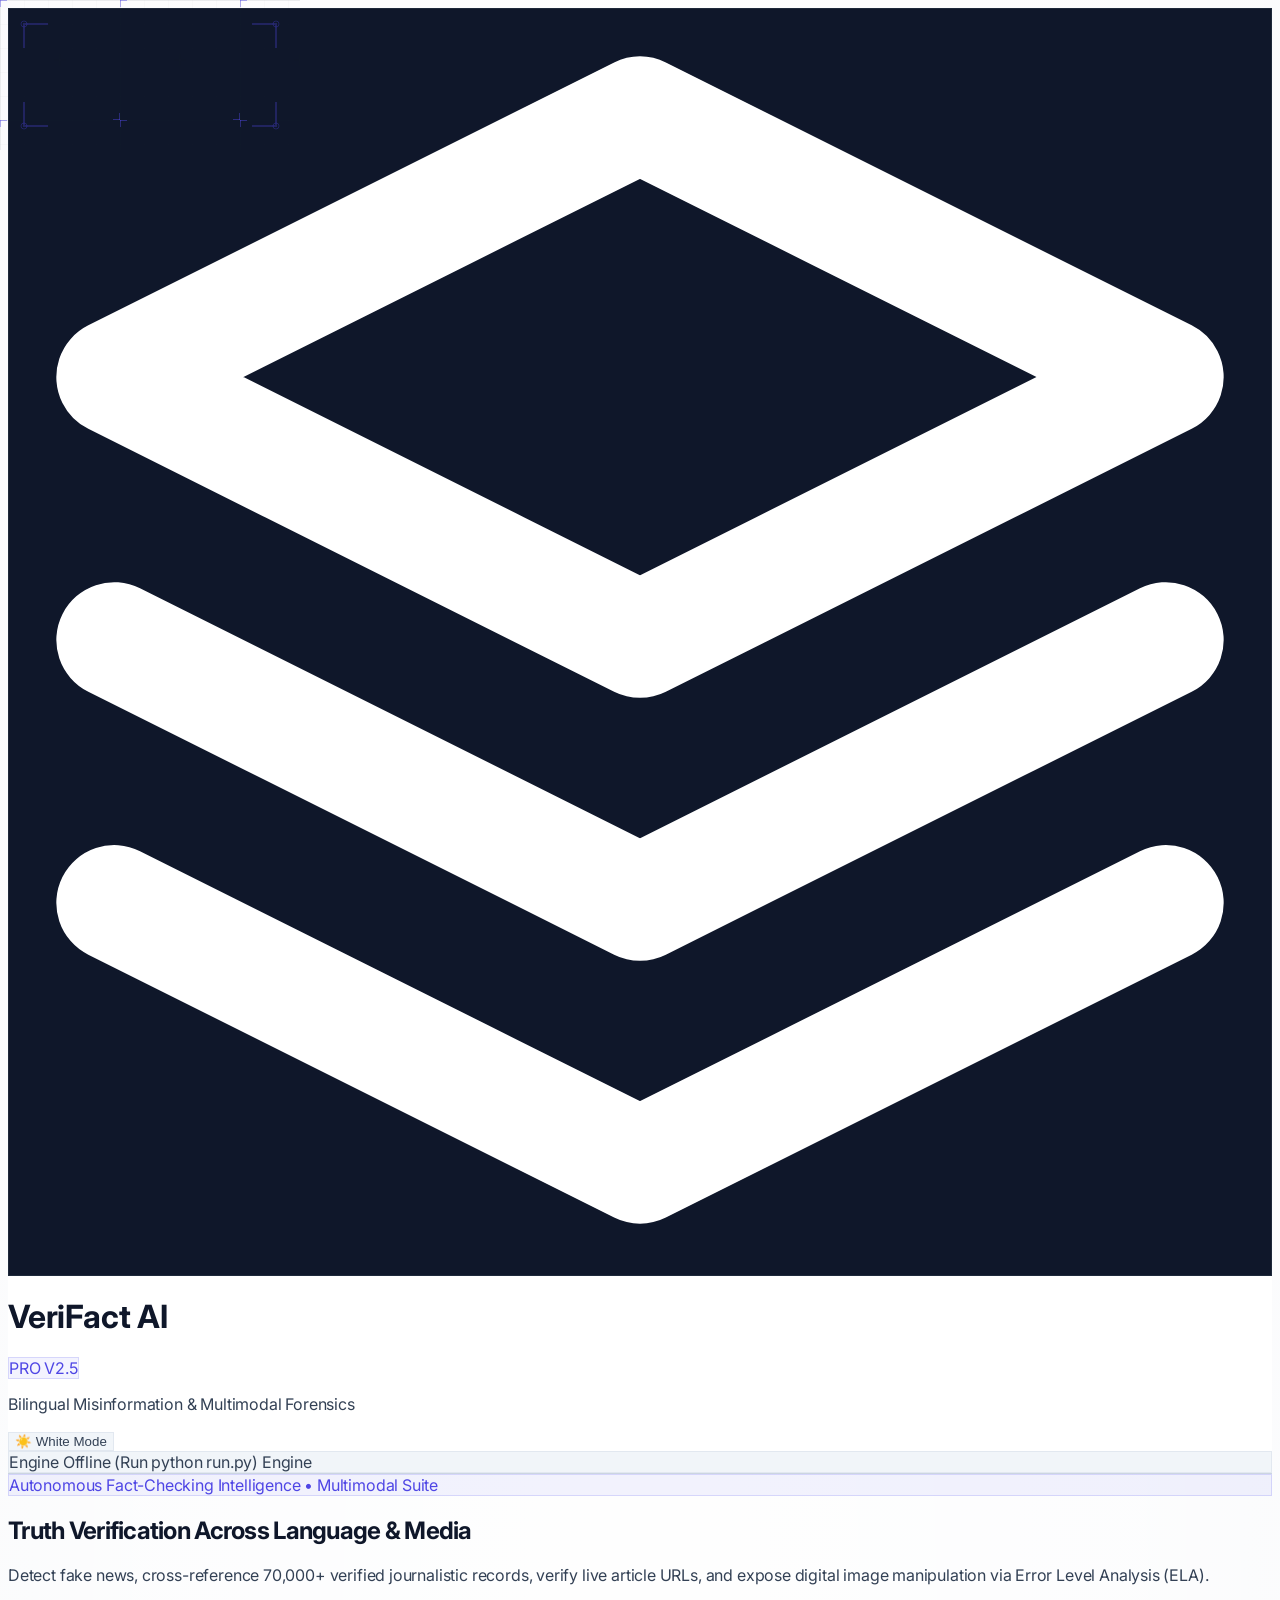
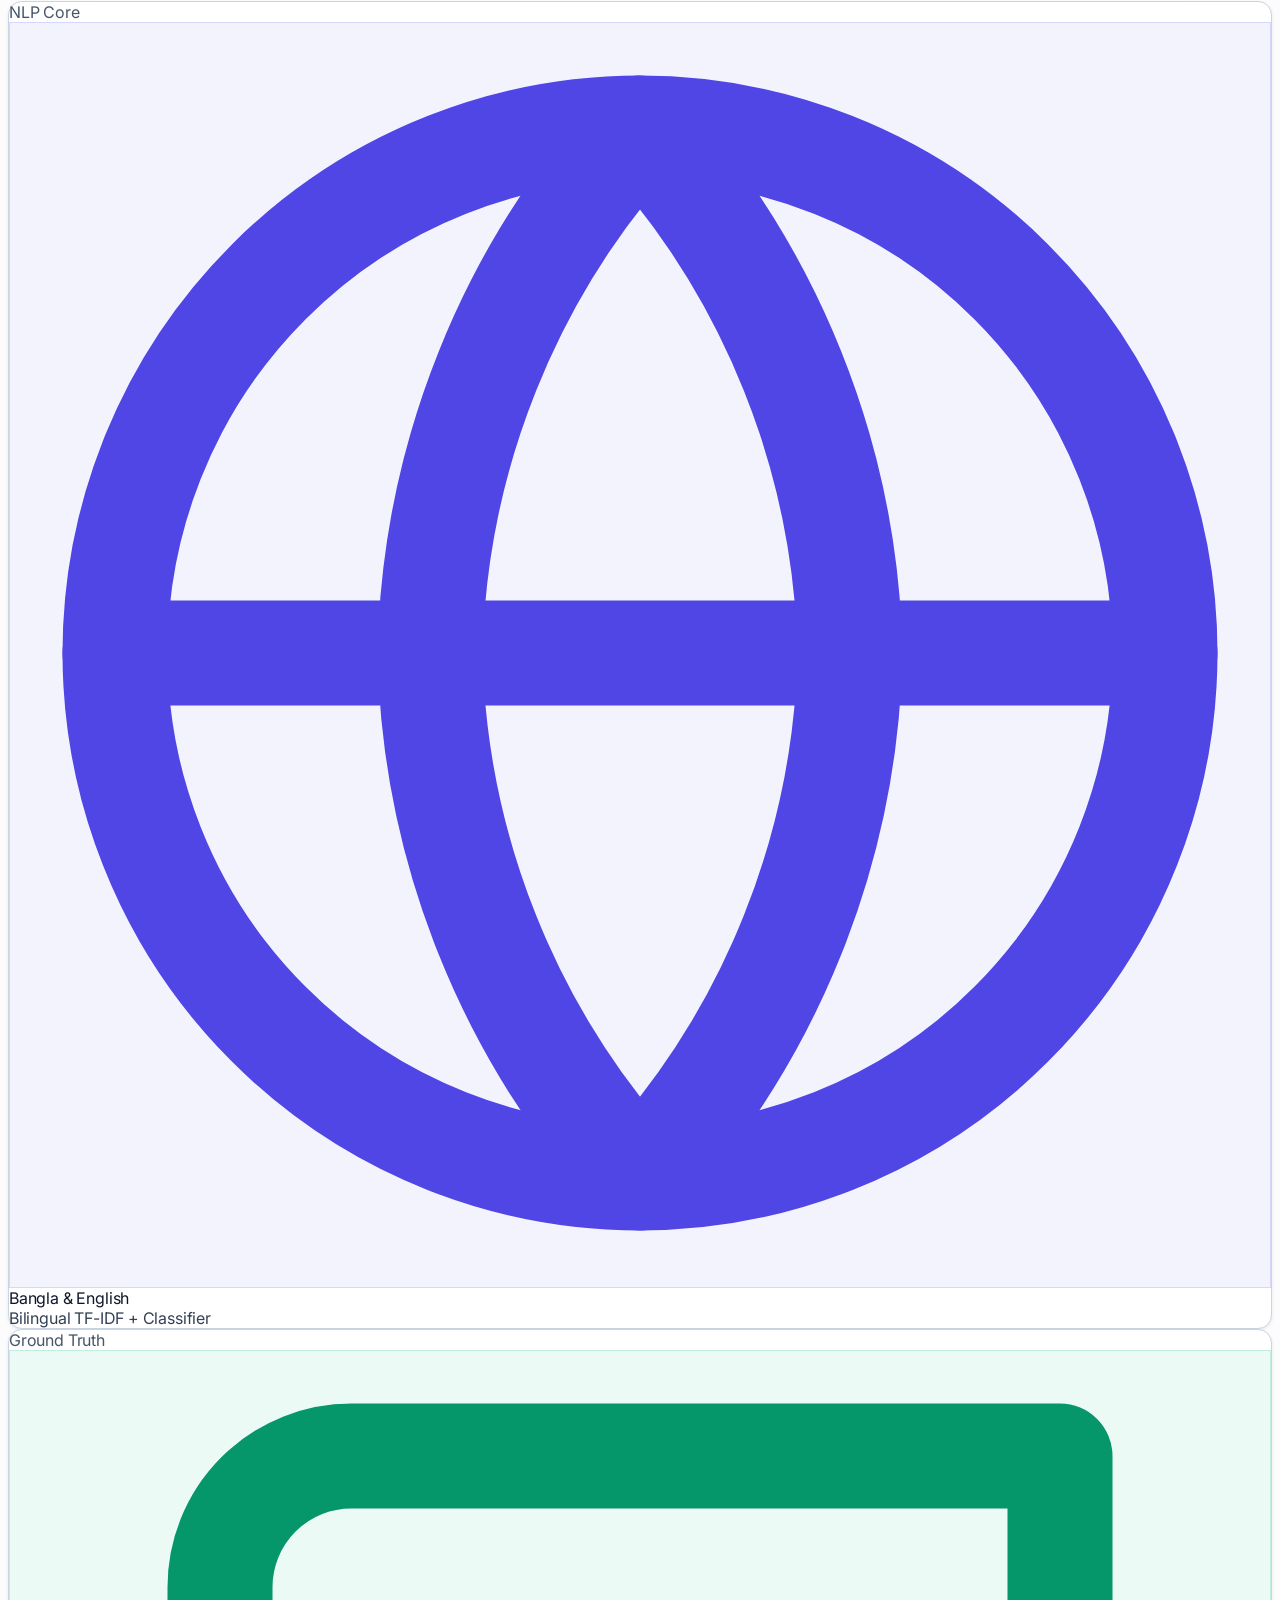
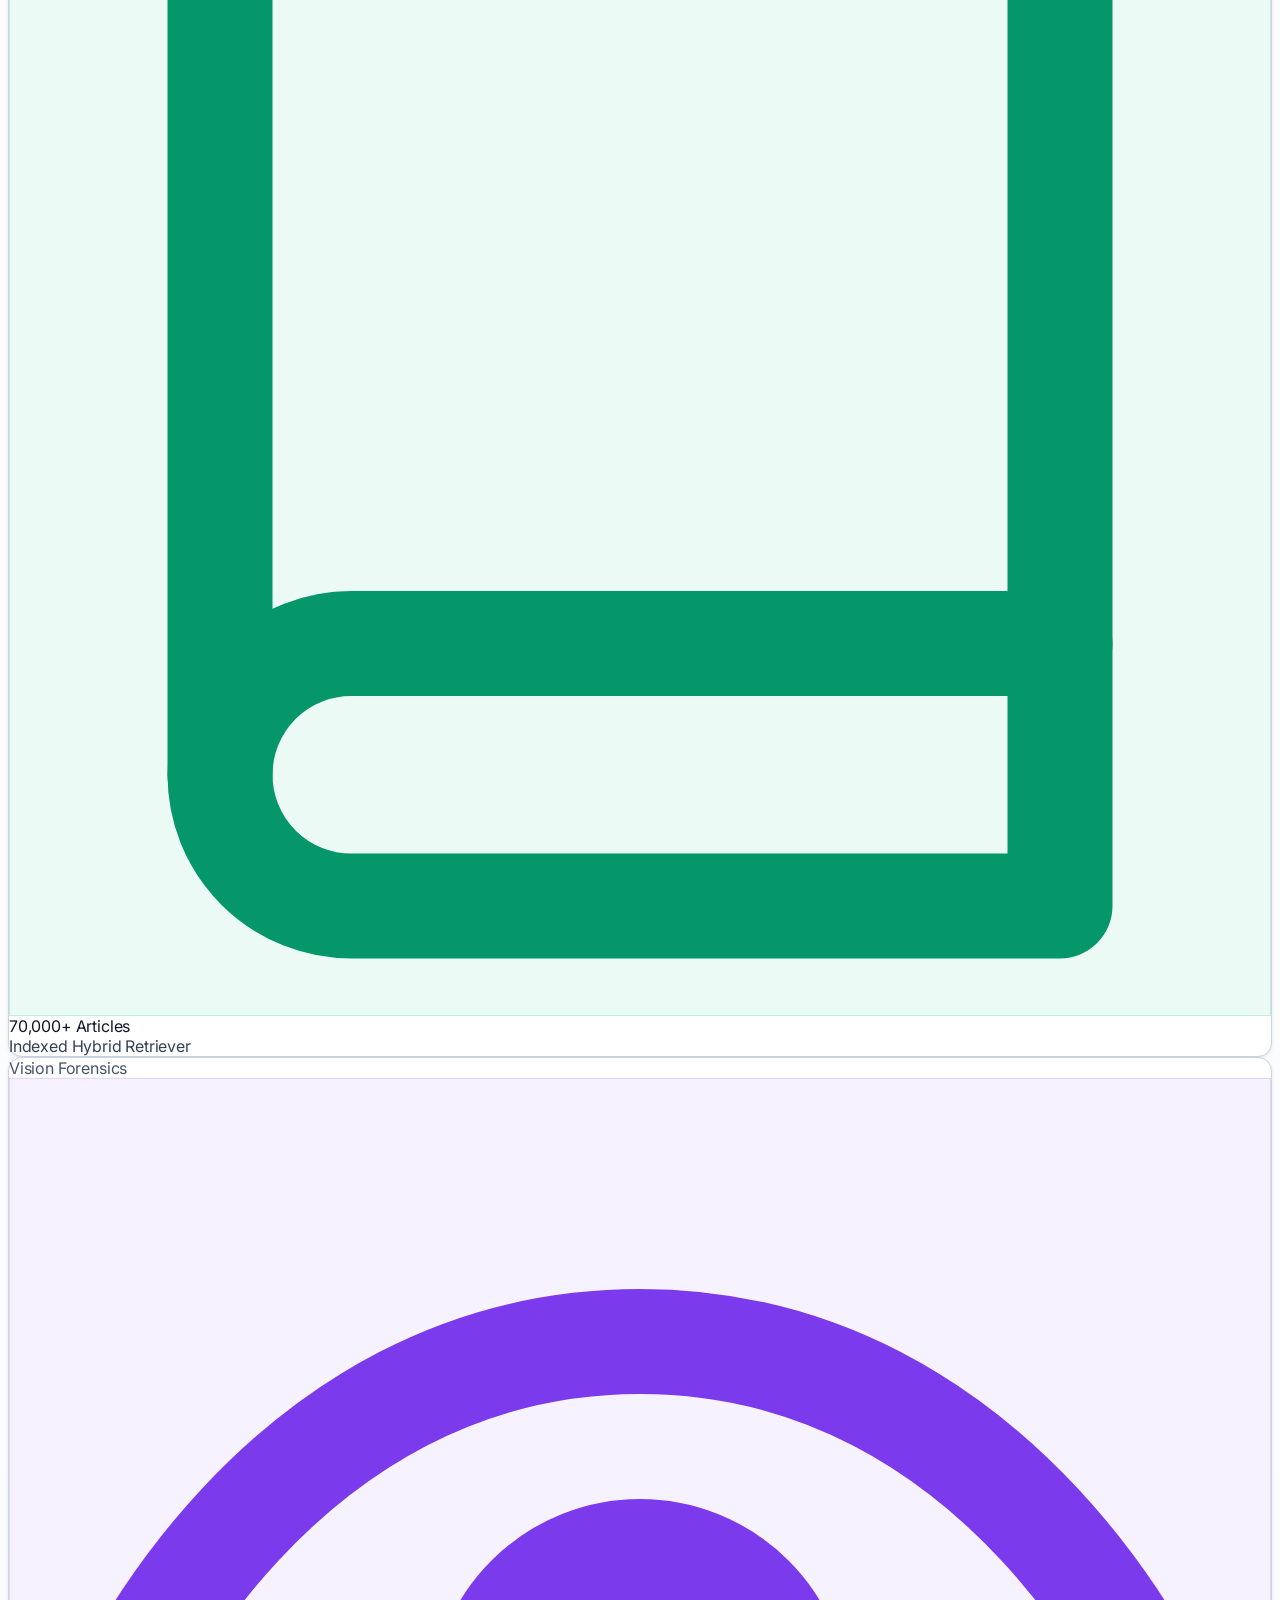
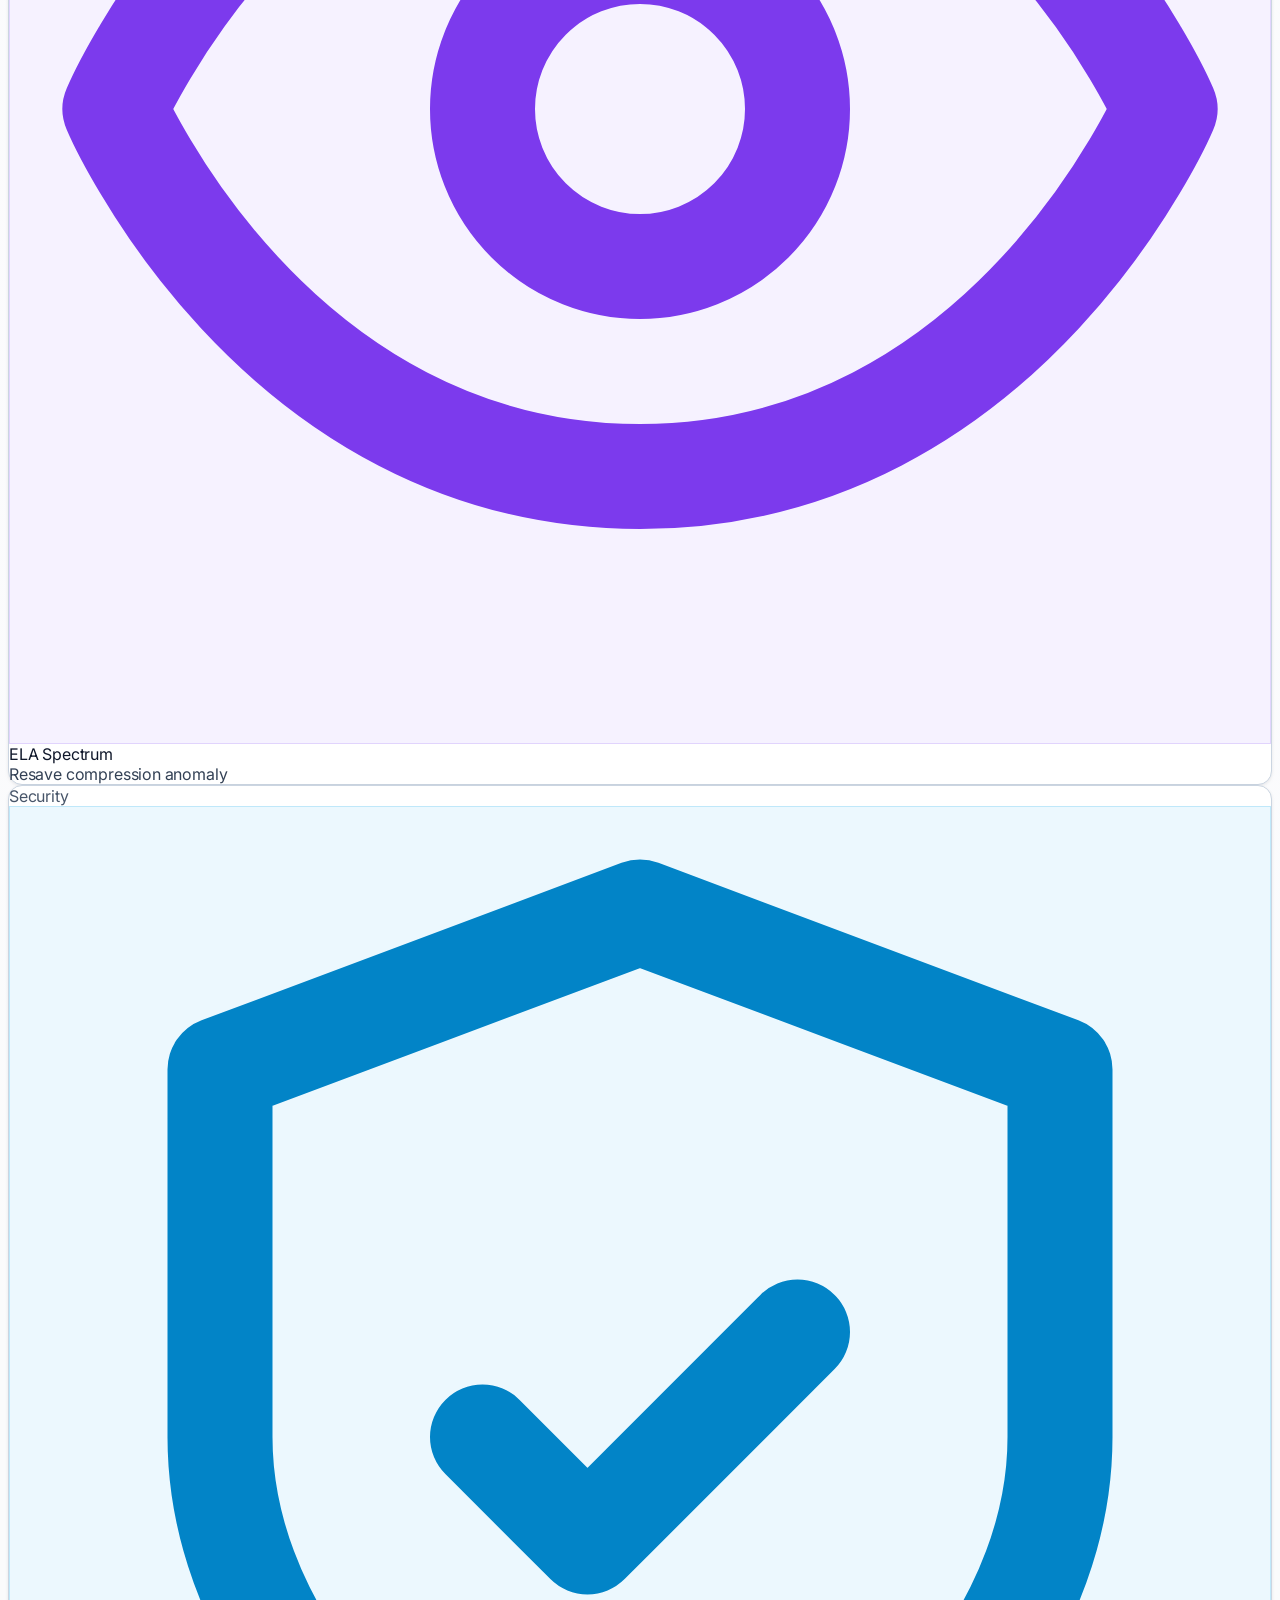
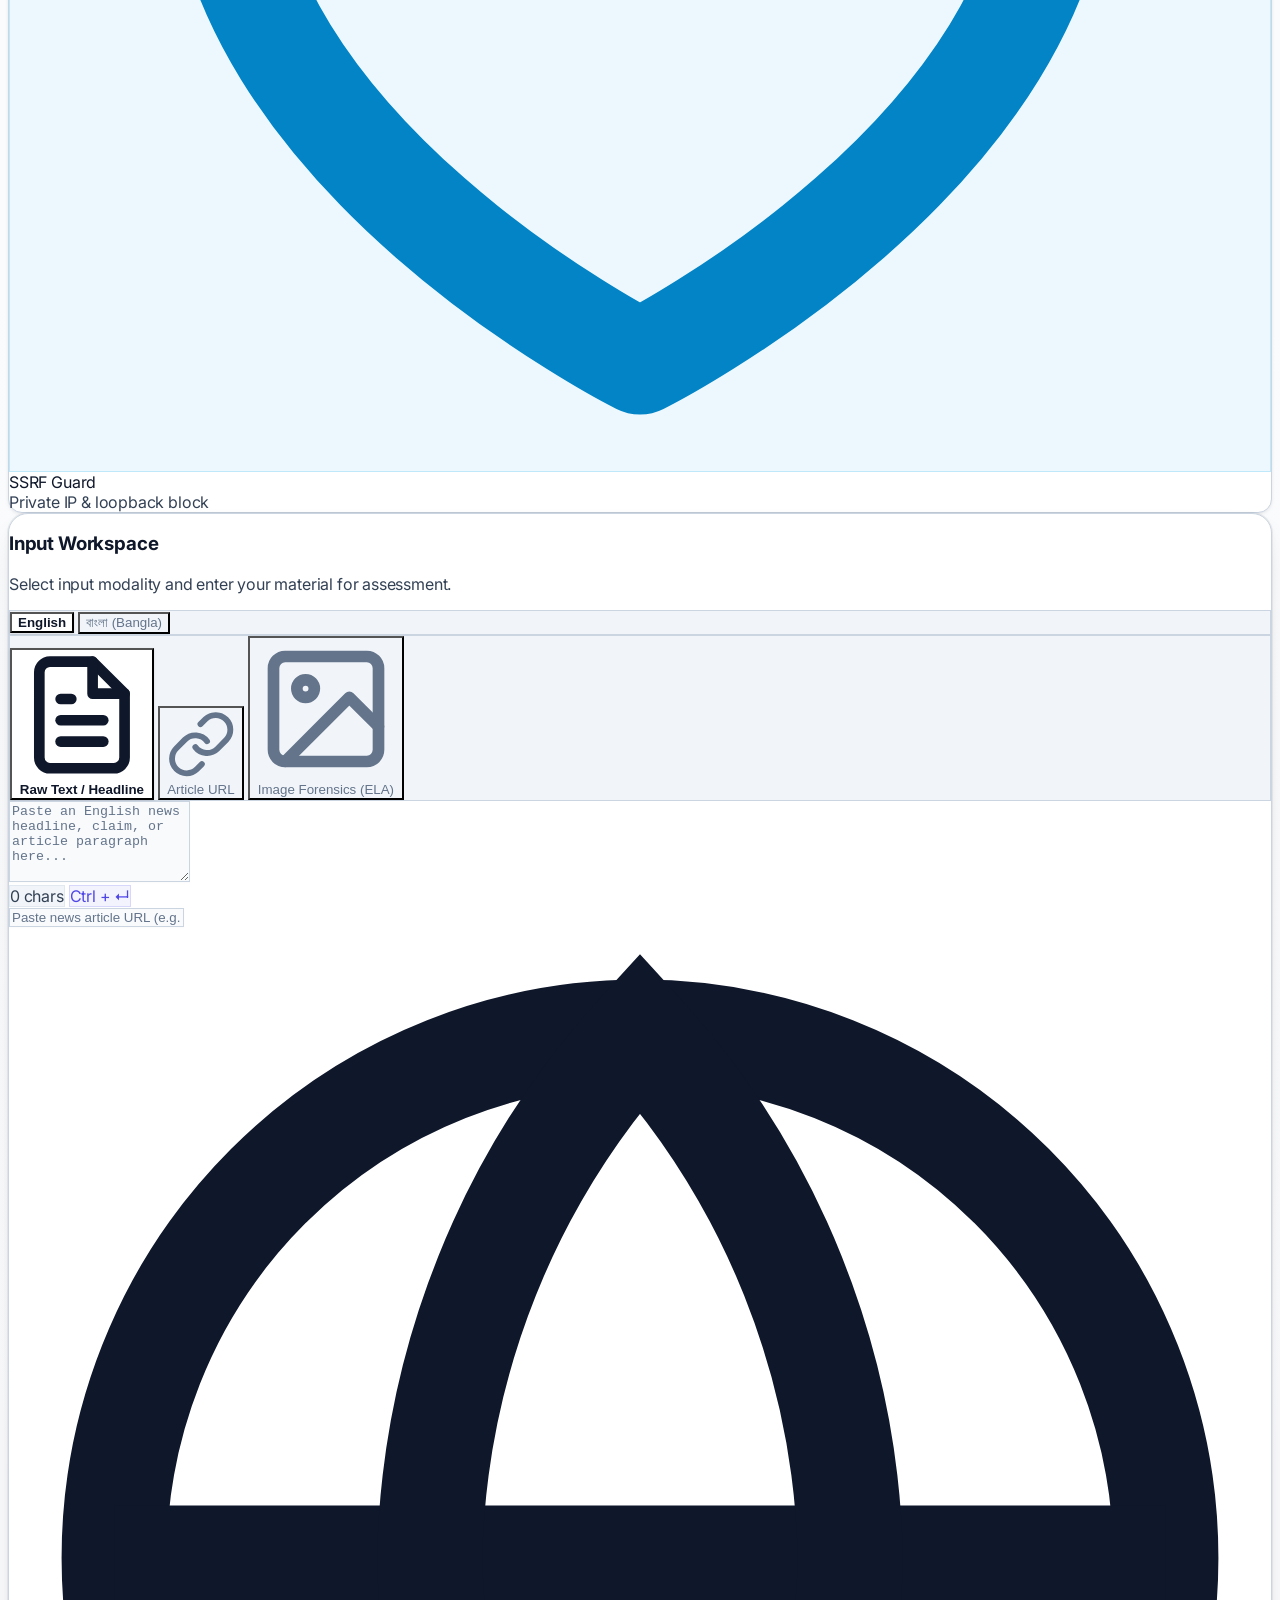
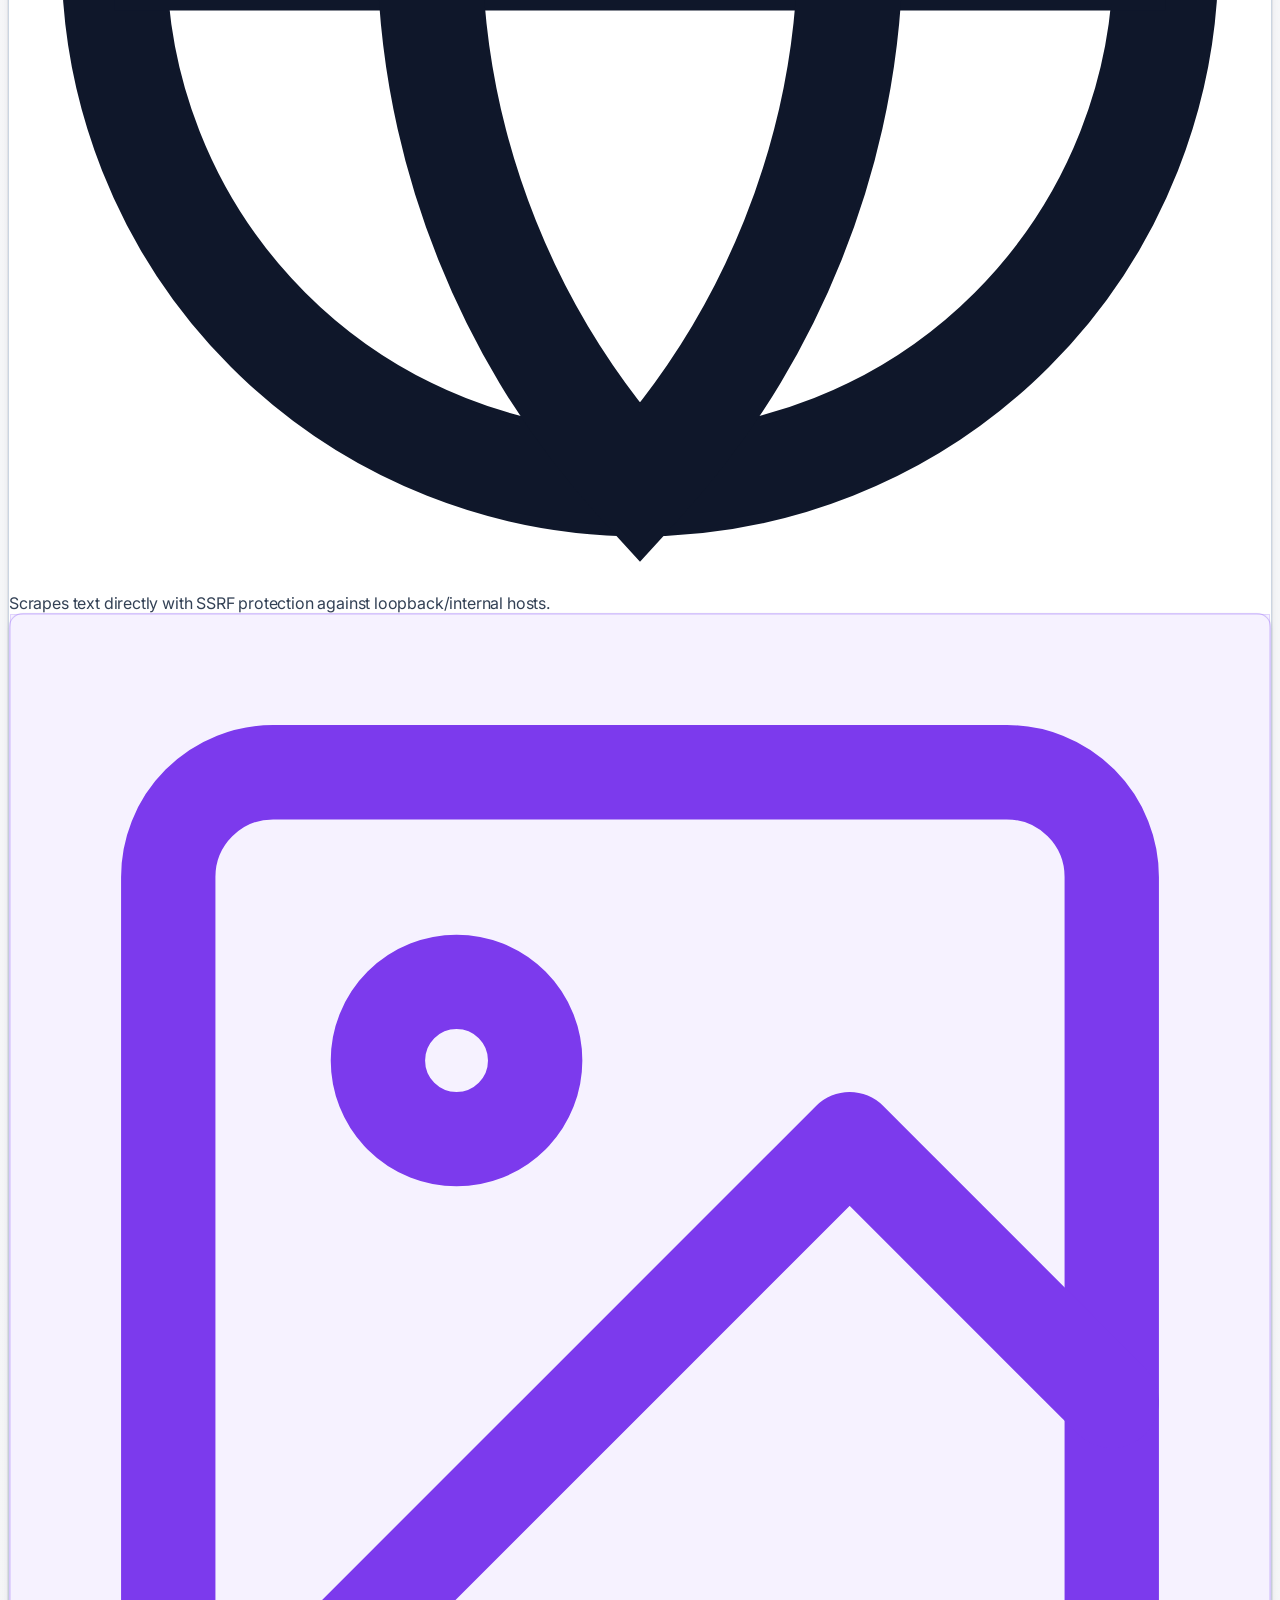
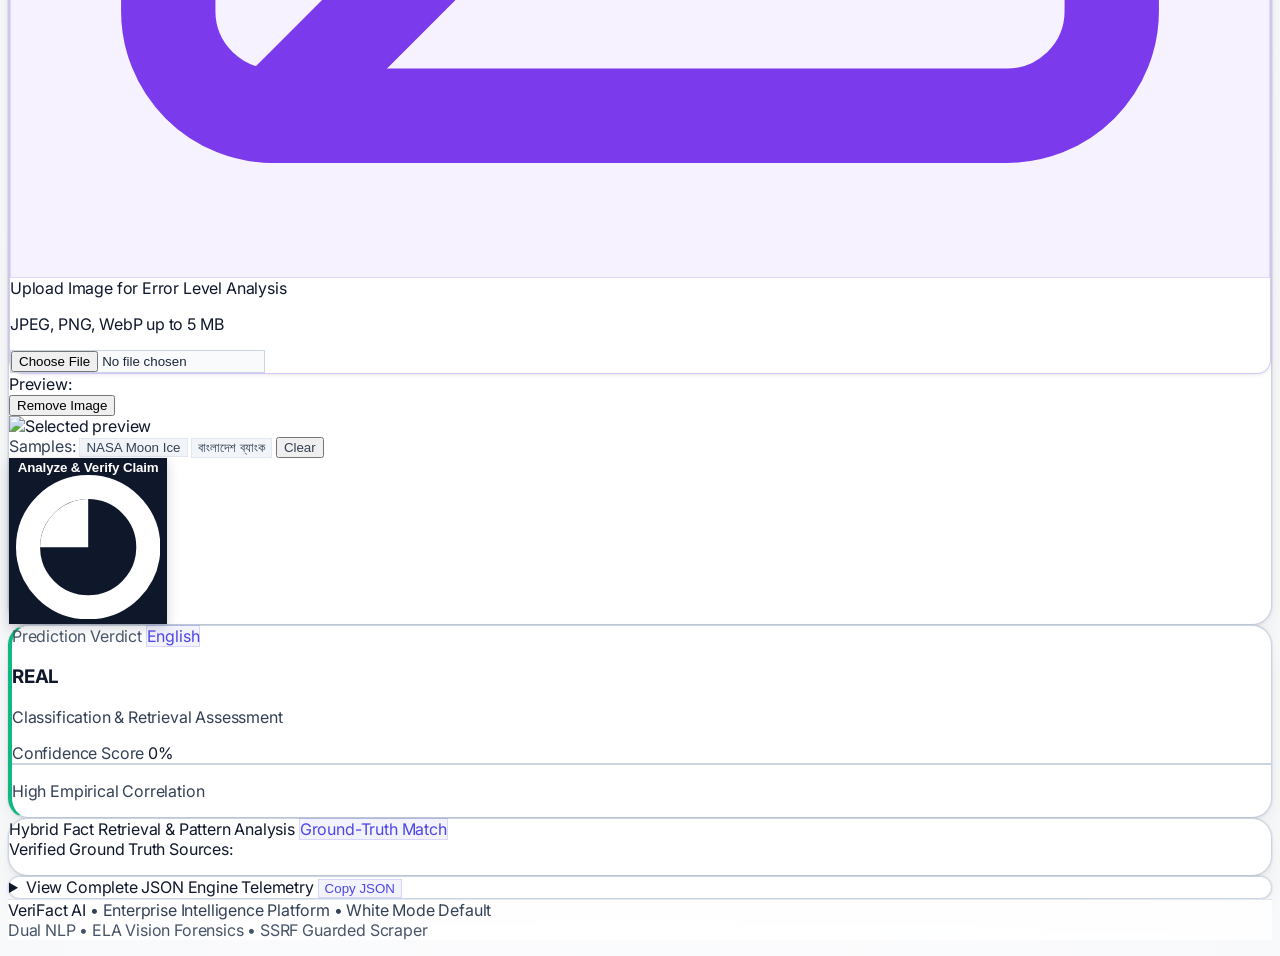
==== commit 93421fc3: "feat(ui): remove redundant background preset and auto switcher buttons from hero section" ====
--- a/index.html
+++ b/index.html
@@ -97,26 +97,11 @@
 
     <!-- Hero Announcement & Value Proposition -->
     <div class="text-center sm:text-left space-y-3">
-      <div class="flex flex-wrap items-center justify-between gap-3">
-        <!-- Eyebrow Pill Badge -->
+      <!-- Eyebrow Pill Badge -->
+      <div>
         <div class="inline-flex items-center gap-2 px-3 py-1 rounded-full text-[11px] font-mono tracking-wider uppercase badge-indigo shadow-xs">
           <span class="w-1.5 h-1.5 rounded-full bg-indigo-500 animate-ping"></span>
           Autonomous Fact-Checking Intelligence • Multimodal Suite
-        </div>
-
-        <!-- Background Shades Preset Switcher: Grid (+), Neural & Skyline -->
-        <div class="flex items-center gap-1.5 text-xs font-mono">
-          <span class="text-[11px] hidden sm:inline" style="color: var(--text-muted);">Background:</span>
-          <div class="inline-flex rounded-xl p-0.5 shadow-xs" style="background: var(--tab-bar-bg); border: 1px solid var(--card-border);">
-            <button type="button" onclick="setBackgroundPattern('grid')" id="bgBtn-grid" class="px-3 py-1 rounded-lg text-[11px] font-bold transition cursor-pointer" title="Technical Blueprint Cross Grid (+)">Grid (+)</button>
-            <button type="button" onclick="setBackgroundPattern('neural')" id="bgBtn-neural" class="px-3 py-1 rounded-lg text-[11px] transition cursor-pointer" title="3D Geodesic AI Constellation">Neural</button>
-            <button type="button" onclick="setBackgroundPattern('skyline')" id="bgBtn-skyline" class="px-3 py-1 rounded-lg text-[11px] transition cursor-pointer" title="Digital City Matrix & Horizon Waves">Skyline</button>
-          </div>
-          <!-- Auto-Cycle Toggle Button -->
-          <button type="button" onclick="toggleAutoCycle()" id="bgBtn-auto" class="flex items-center gap-1.5 px-2.5 py-1 rounded-xl text-[11px] font-bold transition cursor-pointer shadow-xs badge-indigo" title="Toggle Auto-Cycle">
-            <span id="bgAutoDot" class="w-1.5 h-1.5 rounded-full bg-indigo-500 animate-ping"></span>
-            <span>✦ Auto</span>
-          </button>
         </div>
       </div>
       
--- a/css/styles.css
+++ b/css/styles.css
@@ -84,19 +84,11 @@
   --footer-bg: rgba(255, 255, 255, 0.92);
   --footer-border: #e2e8f0;
 
-  /* Layer 3: Skyline Digital City & Horizon Colors */
-  --skyline-sky-start: #bae6fd;
-  --skyline-sky-end: #f0f9ff;
-  --skyline-wave1-start: #e0f2fe;
-  --skyline-wave1-end: #bae6fd;
-  --skyline-wave2-start: #7dd3fc;
-  --skyline-wave2-end: #38bdf8;
-  --skyline-wave3-start: #0ea5e9;
-  --skyline-wave3-end: #0284c7;
-  --skyline-wave4-start: #0284c7;
-  --skyline-wave4-end: #0369a1;
-  --skyline-win-fore: #0284c7;
-  --skyline-win-back: #38bdf8;
+  /* Layer 3: Skyline Architectural Slate Gray & Clean Ambient Horizon */
+  --skyline-sky-start: #cbd5e1;       /* Cool slate-300 */
+  --skyline-sky-end: #f8fafc;         /* Soft canvas slate-50 */
+  --skyline-win-fore: #475569;        /* Foreground building windows: Slate-600 */
+  --skyline-win-back: #94a3b8;        /* Background building windows: Slate-400 */
   --skyline-mist: #ffffff;
 }
 
@@ -176,19 +168,11 @@
   --footer-bg: rgba(6, 7, 10, 0.92);
   --footer-border: rgba(255, 255, 255, 0.08);
 
-  /* Layer 3: Skyline Digital City & Horizon Colors (Dark Mode) */
-  --skyline-sky-start: #075985;
-  --skyline-sky-end: #031e33;
-  --skyline-wave1-start: #0c4a6e;
-  --skyline-wave1-end: #075985;
-  --skyline-wave2-start: #0369a1;
-  --skyline-wave2-end: #0284c7;
-  --skyline-wave3-start: #0c4a6e;
-  --skyline-wave3-end: #075985;
-  --skyline-wave4-start: #082f49;
-  --skyline-wave4-end: #030712;
-  --skyline-win-fore: #38bdf8;
-  --skyline-win-back: #0ea5e9;
+  /* Layer 3: Skyline Architectural Slate Gray & Clean Ambient Horizon (Dark Mode) */
+  --skyline-sky-start: #1e293b;       /* Slate-800 */
+  --skyline-sky-end: #090d16;         /* Deep canvas */
+  --skyline-win-fore: #cbd5e1;        /* Platinum / titanium silver dots */
+  --skyline-win-back: #475569;        /* Subtle slate-600 dots */
   --skyline-mist: #030304;
 }
 
@@ -218,8 +202,21 @@
   pointer-events: none;
   opacity: 0;
   visibility: hidden;
-  transition: opacity 1.2s cubic-bezier(0.16, 1, 0.3, 1), visibility 1.2s;
+  transform: scale(0.992);
+  transition: opacity 1.6s cubic-bezier(0.4, 0, 0.2, 1), 
+              transform 1.6s cubic-bezier(0.4, 0, 0.2, 1),
+              visibility 0s linear 1.6s;
+  will-change: opacity, transform;
   overflow: hidden;
+}
+
+.vector-bg-layer.active {
+  opacity: 1;
+  visibility: visible;
+  transform: scale(1);
+  transition: opacity 1.6s cubic-bezier(0.4, 0, 0.2, 1), 
+              transform 1.6s cubic-bezier(0.4, 0, 0.2, 1),
+              visibility 0s linear 0s;
 }
 
 /* Layer 1: Enhanced Technical Blueprint Coordinate Grid (+) */
@@ -269,11 +266,47 @@
 .skyline-sky-ribbon {
   transition: fill 0.3s ease;
 }
-.skyline-wave {
-  transition: fill 0.3s ease;
-}
 .skyline-window {
   transition: fill 0.3s ease, opacity 0.3s ease;
+}
+
+/* Progressive Building Construction / Assembly Animation ("Build Making") */
+@keyframes buildingRiseUp {
+  0% {
+    transform: translateY(180px) scaleY(0.3);
+    opacity: 0;
+  }
+  65% {
+    transform: translateY(-6px) scaleY(1.02);
+    opacity: 0.95;
+  }
+  100% {
+    transform: translateY(0) scaleY(1);
+    opacity: 1;
+  }
+}
+
+.skyline-bldg-item {
+  transform-origin: bottom center;
+  will-change: transform, opacity;
+}
+
+.animate-build .skyline-bldg-item {
+  animation: buildingRiseUp 1.1s cubic-bezier(0.16, 1, 0.3, 1) both;
+}
+
+/* Breathing Matrix Data Pulse on selected windows */
+@keyframes matrixWindowBlink {
+  0%, 100% {
+    opacity: 0.35;
+  }
+  50% {
+    opacity: 1;
+  }
+}
+
+.matrix-live-pulse {
+  animation: matrixWindowBlink 3.2s ease-in-out infinite alternate;
 }
 
 /* Foreground Readability Scrim (Ensures 100% crisp foreground distinction from background) */
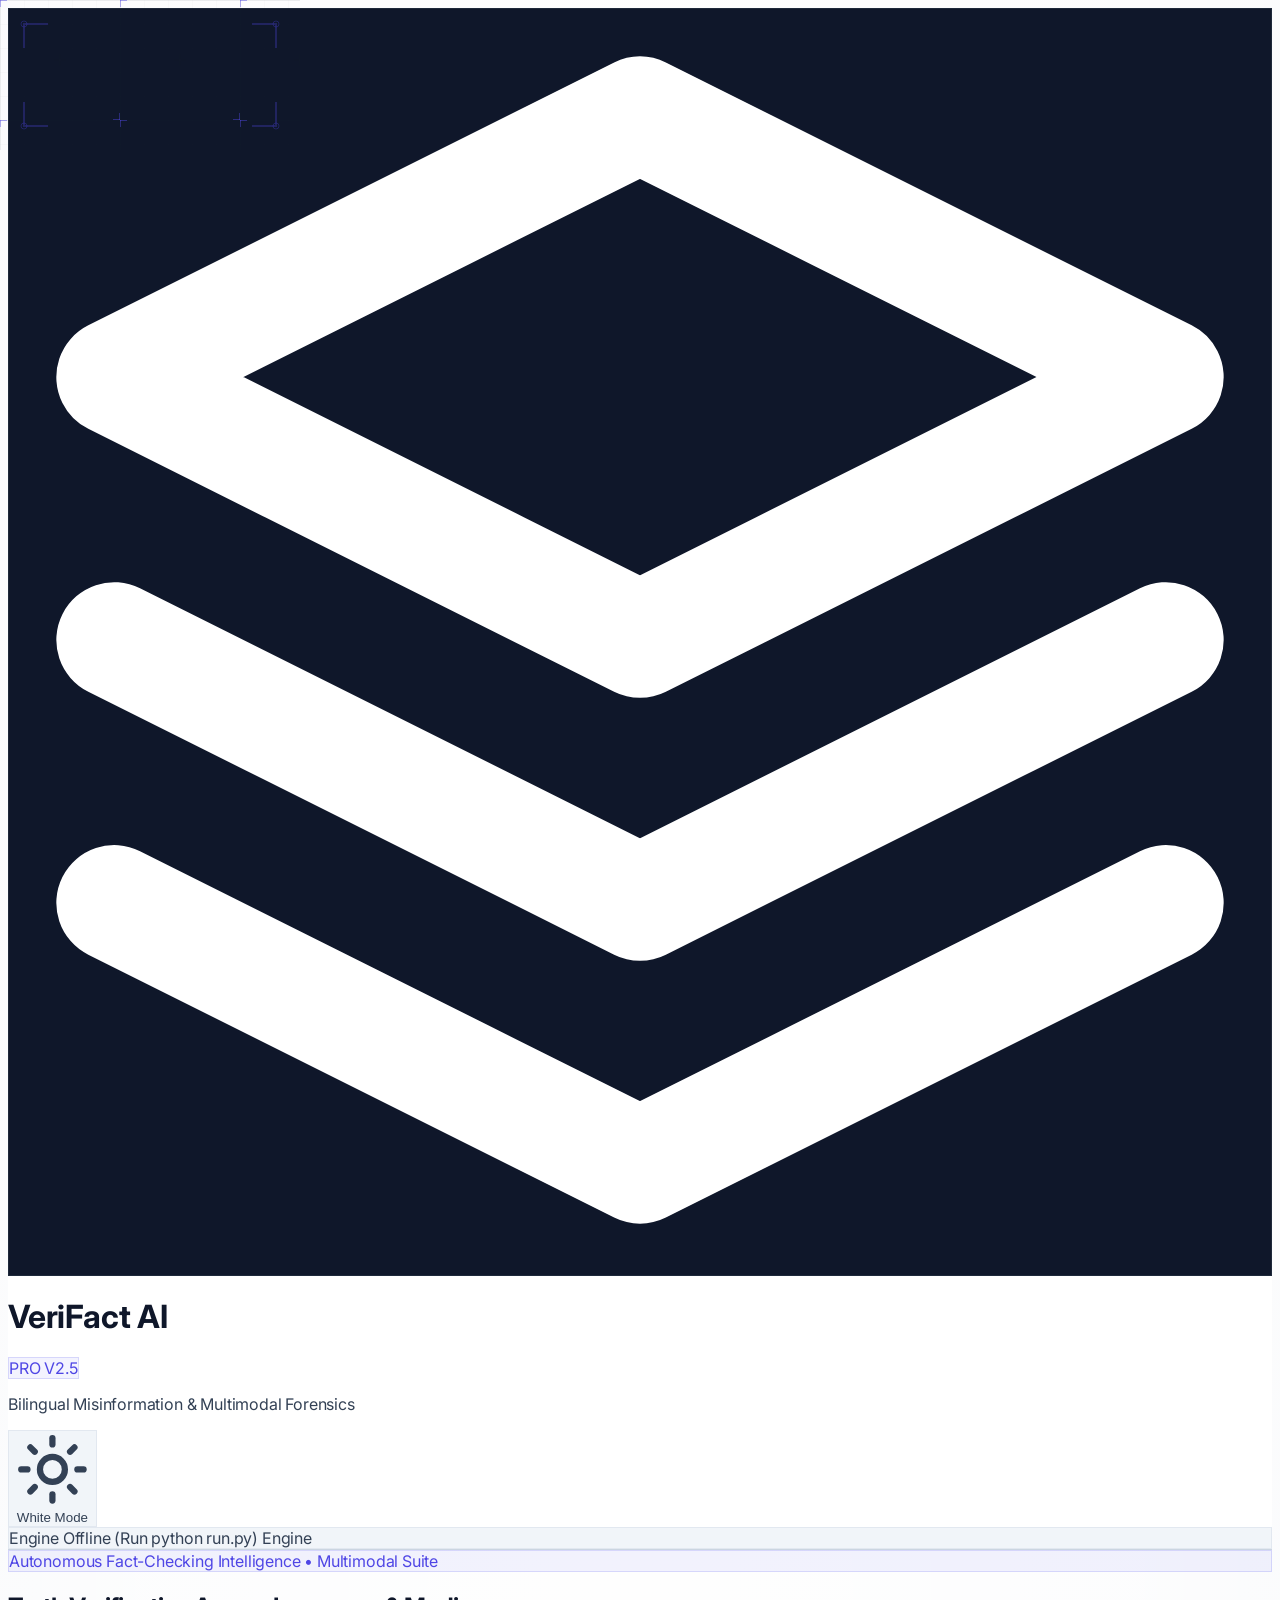
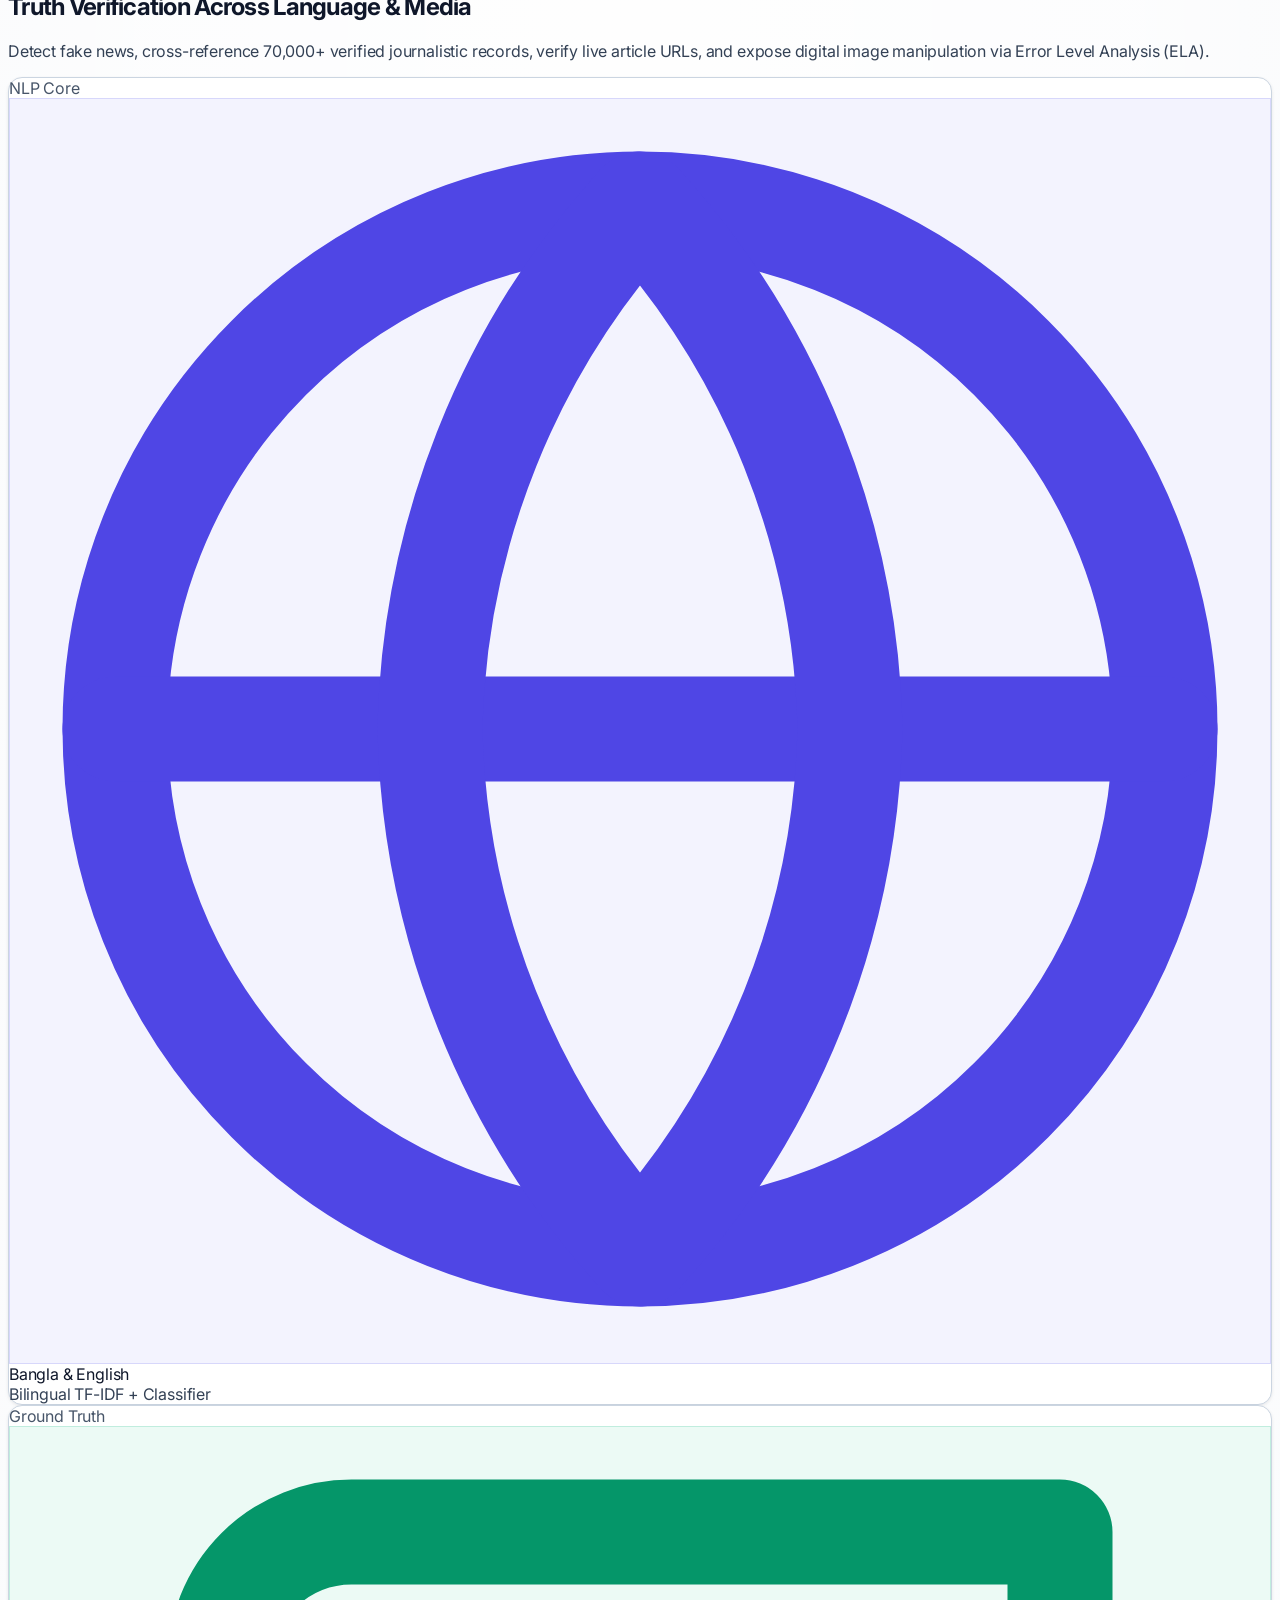
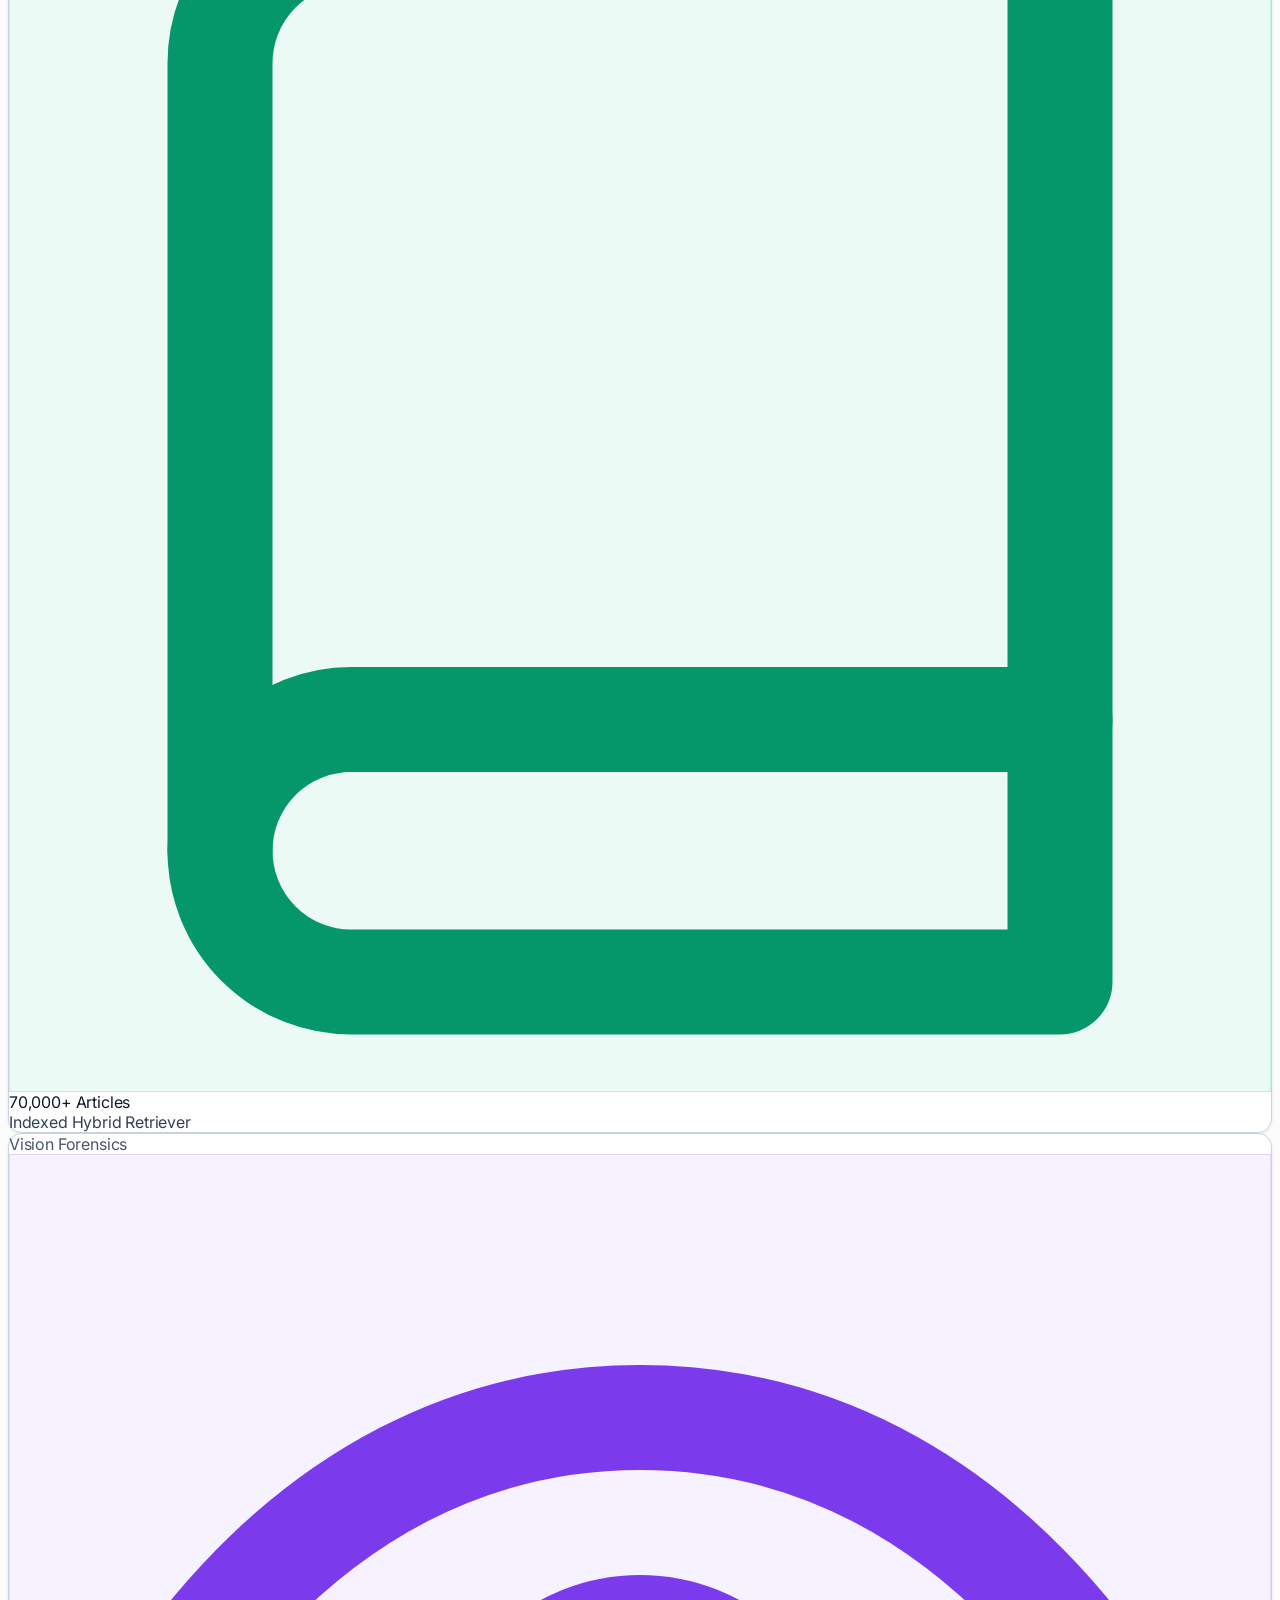
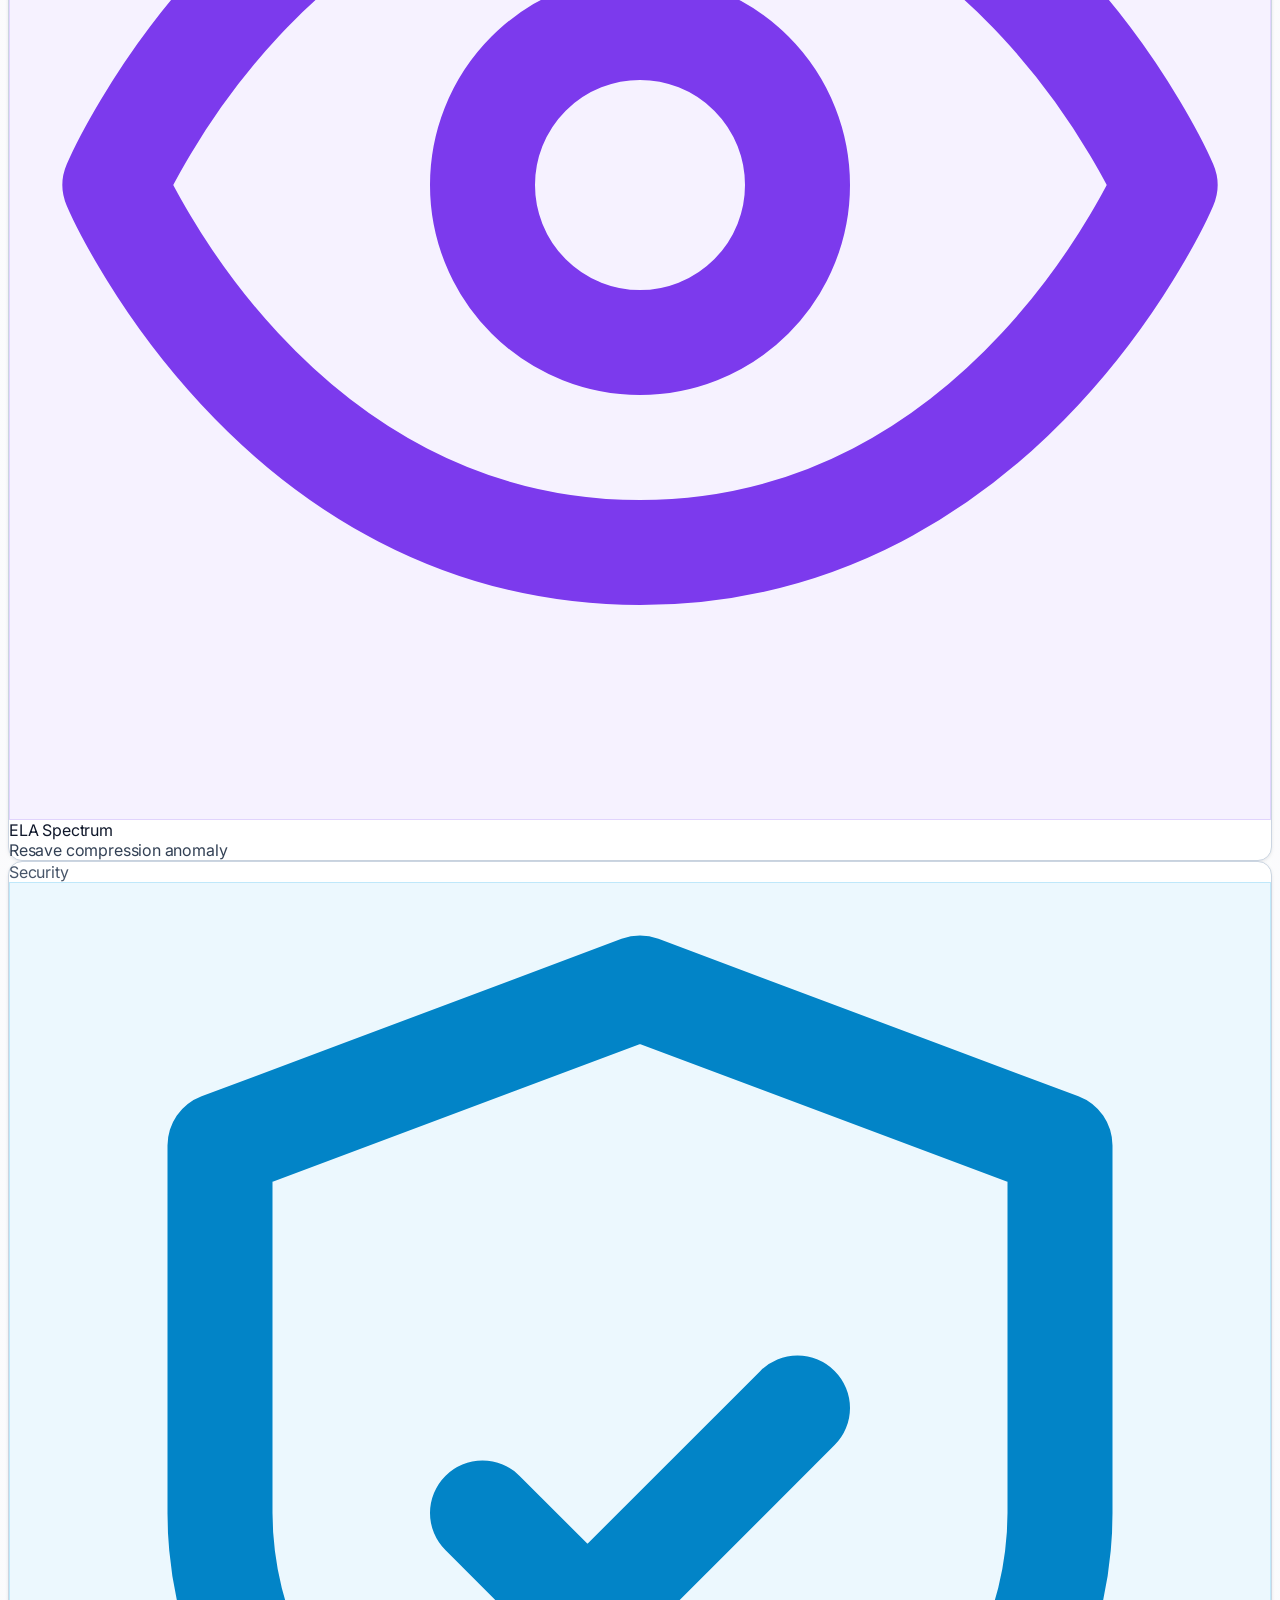
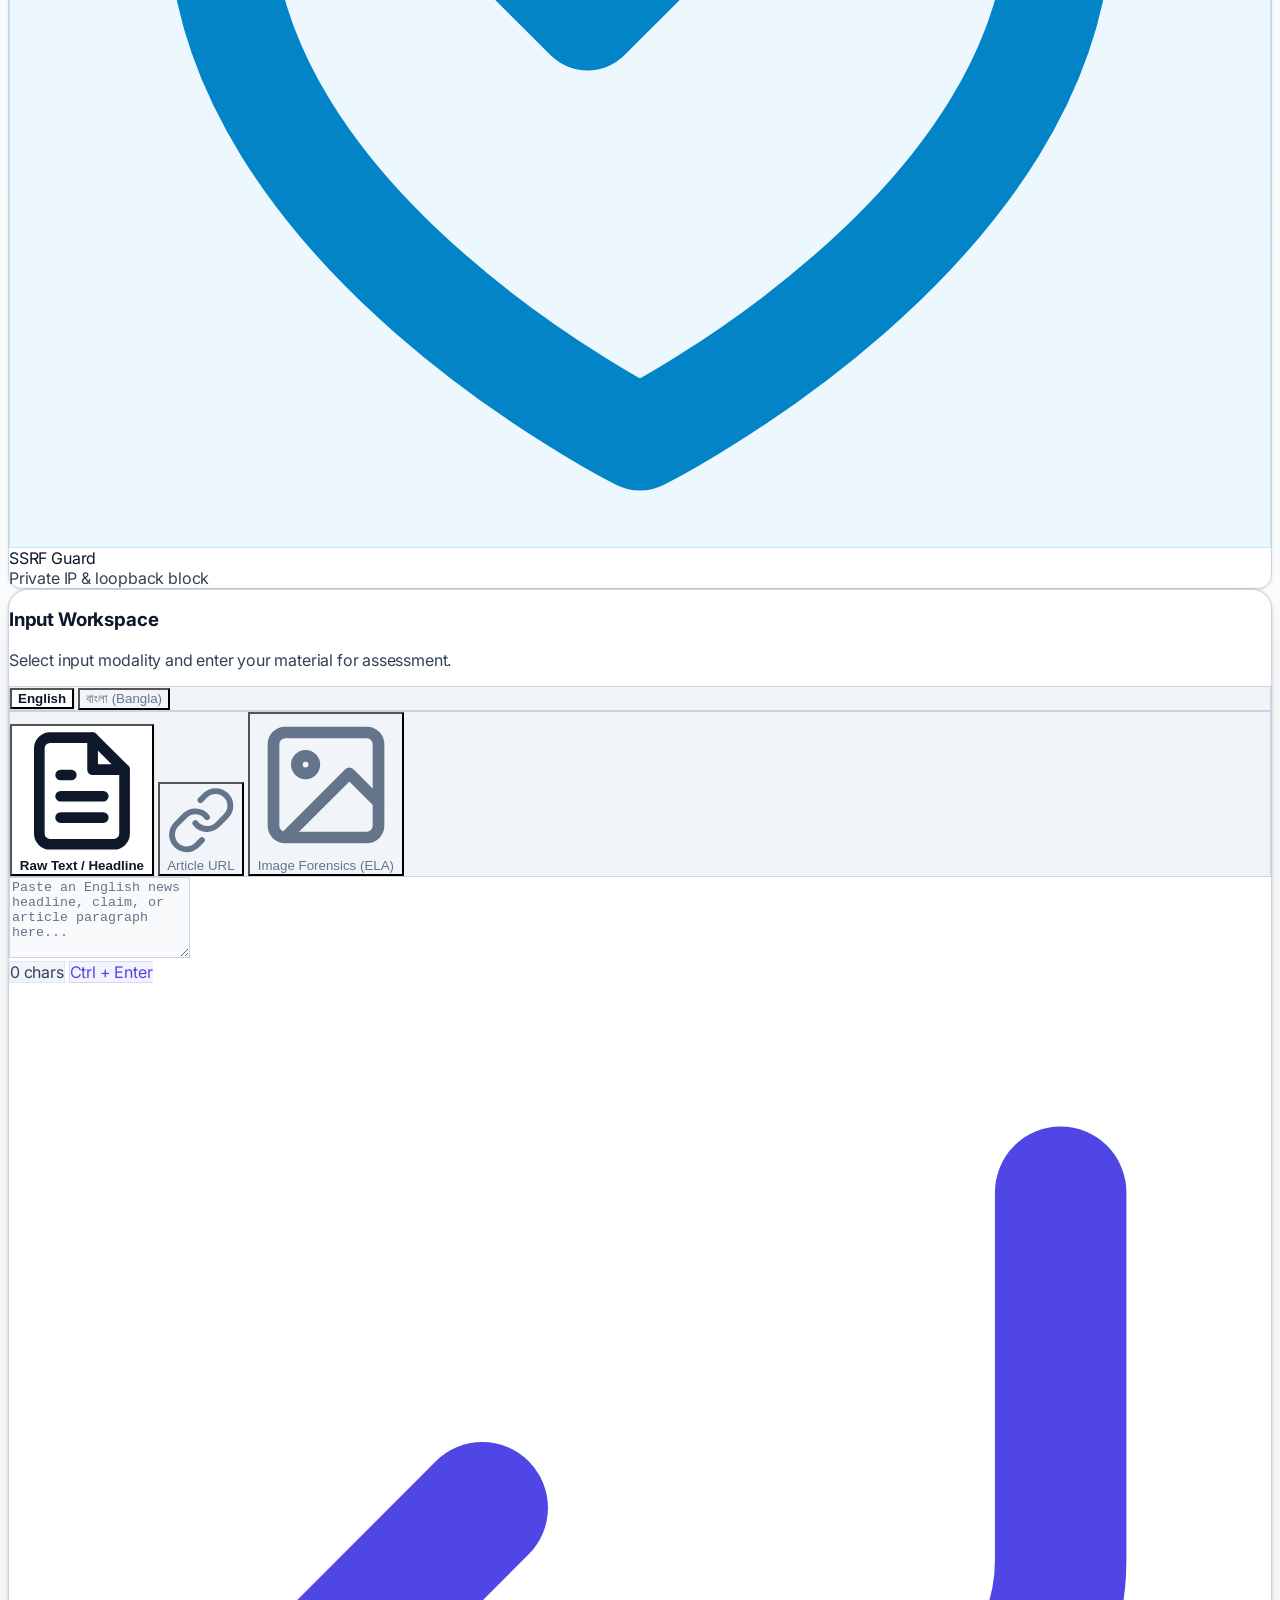
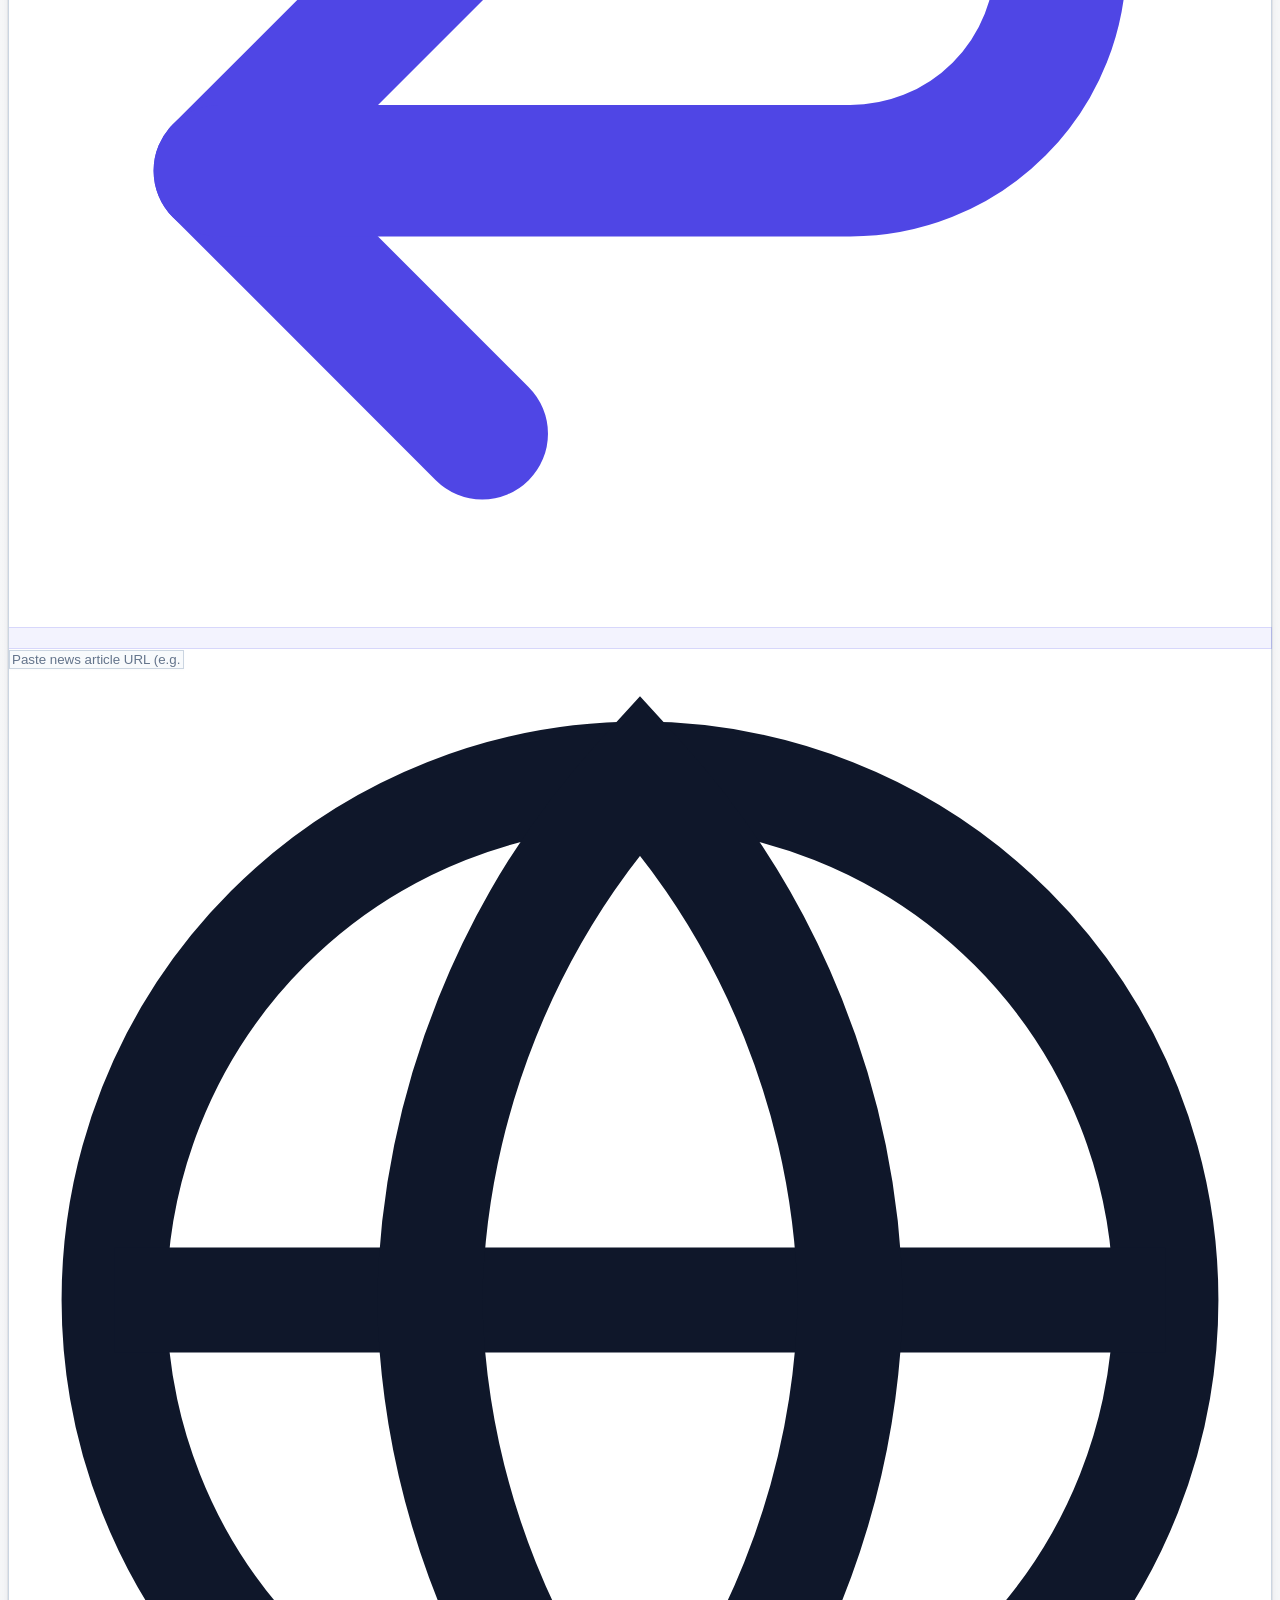
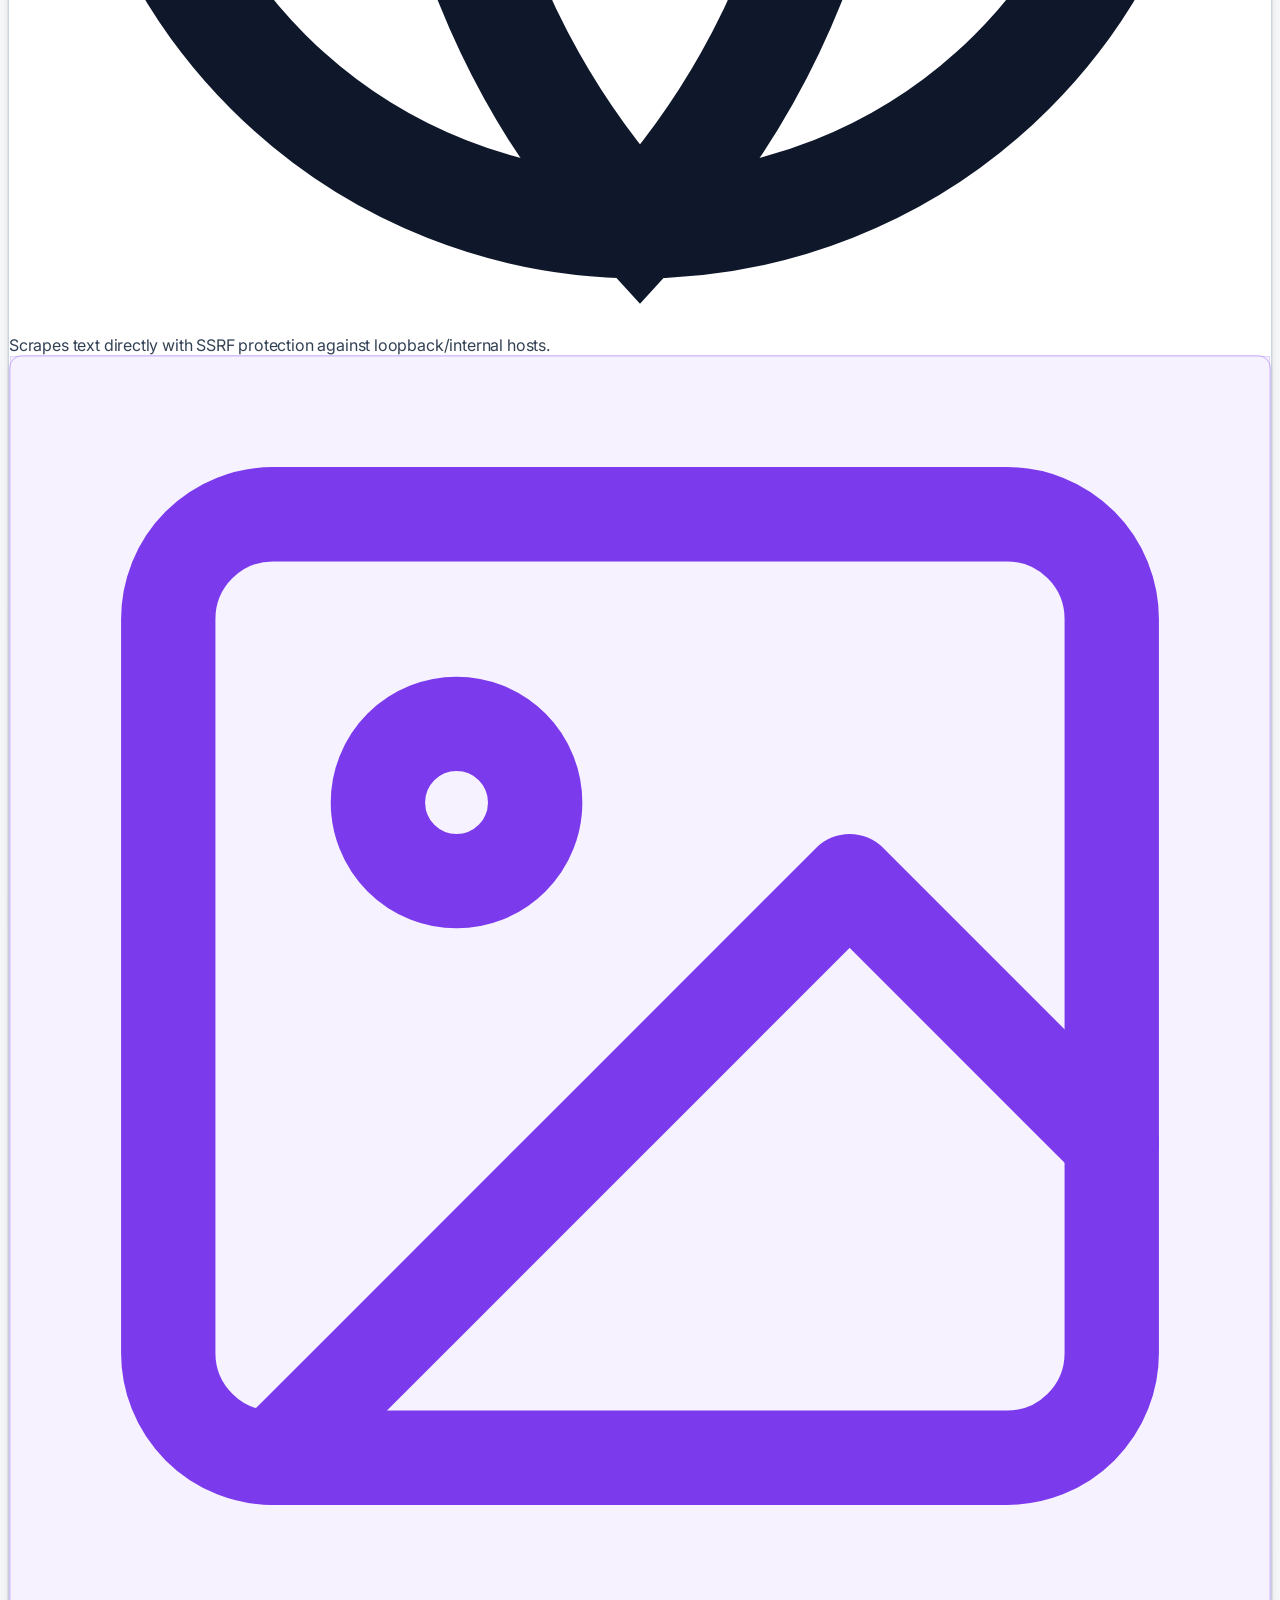
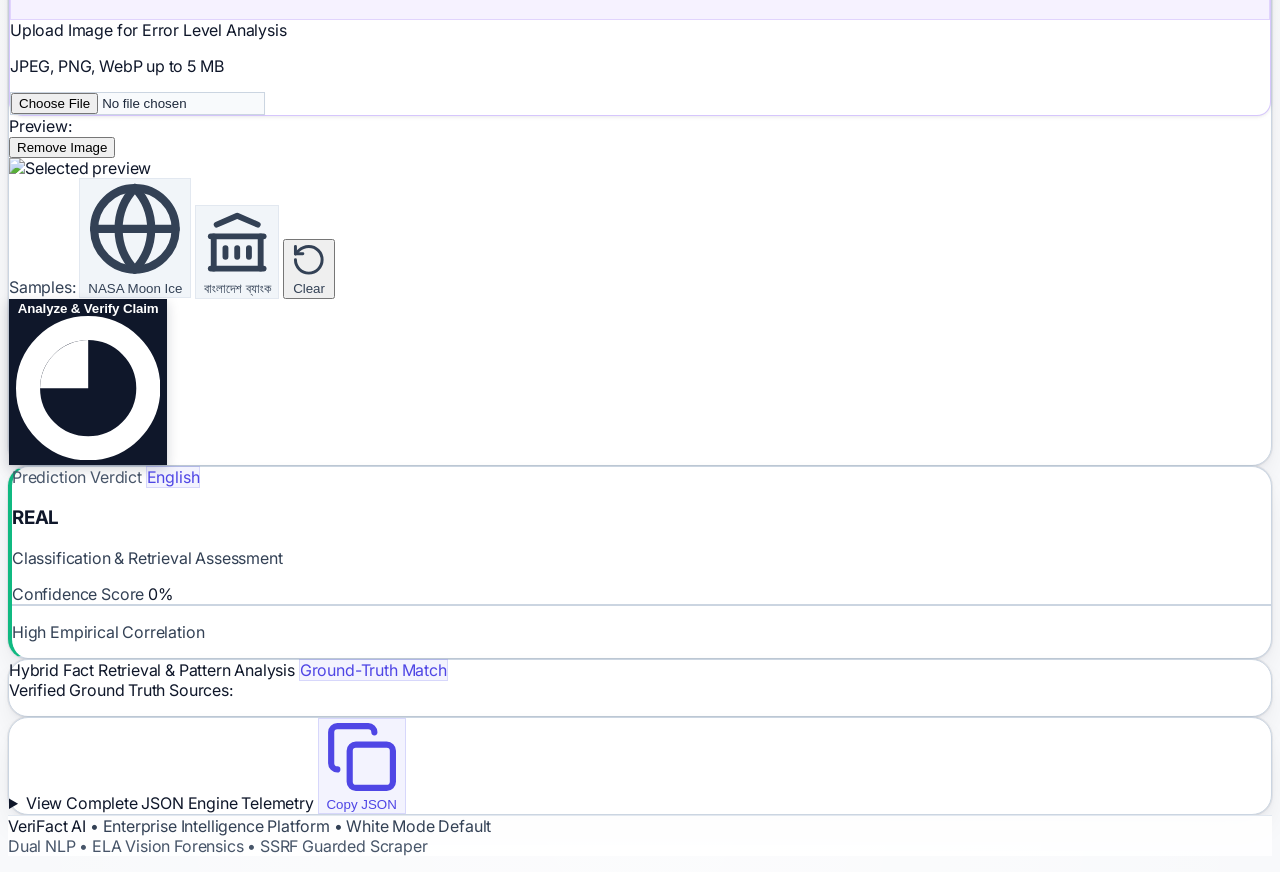
==== commit 90817776: "feat(ui): replace all predefined system emojis with bespoke precision vector SVG icons" ====
--- a/index.html
+++ b/index.html
@@ -76,7 +76,19 @@
         <button type="button" id="themeToggleBtn" onclick="toggleTheme()"
           class="flex items-center gap-1.5 px-3 py-1.5 rounded-lg text-xs font-mono pill-theme hover:opacity-90 transition cursor-pointer shadow-xs active:scale-95"
           title="Toggle White / Dark Theme">
-          <span id="themeIcon">☀️</span>
+          <span id="themeIcon" class="flex items-center justify-center">
+            <svg class="w-3.5 h-3.5 text-amber-500 transition-transform duration-300" viewBox="0 0 24 24" fill="none" stroke="currentColor" stroke-width="2" stroke-linecap="round" stroke-linejoin="round" aria-hidden="true">
+              <circle cx="12" cy="12" r="4"></circle>
+              <path d="M12 2v2"></path>
+              <path d="M12 20v2"></path>
+              <path d="m4.93 4.93 1.41 1.41"></path>
+              <path d="m17.66 17.66 1.41 1.41"></path>
+              <path d="M2 12h2"></path>
+              <path d="M20 12h2"></path>
+              <path d="m6.34 17.66-1.41 1.41"></path>
+              <path d="m19.07 4.93-1.41 1.41"></path>
+            </svg>
+          </span>
           <span id="themeLabel" class="hidden sm:inline font-semibold">White Mode</span>
         </button>
 
@@ -251,7 +263,13 @@
           <!-- Character & Shortcut HUD -->
           <div class="absolute bottom-3 right-3 flex items-center gap-2 pointer-events-none">
             <span id="charCount" class="text-[10px] font-mono px-2 py-0.5 rounded pill-theme opacity-85">0 chars</span>
-            <span class="text-[10px] font-mono px-2 py-0.5 rounded badge-indigo opacity-90 hidden sm:inline">Ctrl + ↵</span>
+            <span class="text-[10px] font-mono px-2 py-0.5 rounded badge-indigo opacity-90 hidden sm:inline-flex items-center gap-1">
+              <span>Ctrl + Enter</span>
+              <svg class="w-2.5 h-2.5 opacity-80" viewBox="0 0 24 24" fill="none" stroke="currentColor" stroke-width="2.5" stroke-linecap="round" stroke-linejoin="round" aria-hidden="true">
+                <polyline points="9 10 4 15 9 20"></polyline>
+                <path d="M20 4v7a4 4 0 0 1-4 4H4"></path>
+              </svg>
+            </span>
           </div>
         </div>
       </div>
@@ -313,14 +331,17 @@
       <div class="flex flex-wrap items-center justify-between gap-4 pt-3.5 border-t" style="border-color: var(--card-border);">
         <div id="sampleControls" class="flex flex-wrap items-center gap-2 text-xs">
           <span class="font-mono text-[11px]" style="color: var(--text-muted);">Samples:</span>
-          <button type="button" onclick="loadSample('en')" class="px-3 py-1 rounded-lg pill-theme hover:badge-indigo text-xs transition cursor-pointer shadow-2xs">
-            NASA Moon Ice
-          </button>
-          <button type="button" onclick="loadSample('bn')" class="px-3 py-1 rounded-lg pill-theme hover:badge-emerald text-xs transition cursor-pointer shadow-2xs">
-            বাংলাদেশ ব্যাংক
-          </button>
-          <button type="button" onclick="clearAll()" class="px-3 py-1 rounded-lg hover:underline transition text-xs font-mono cursor-pointer" style="color: var(--text-muted);">
-            Clear
+          <button type="button" onclick="loadSample('en')" class="inline-flex items-center gap-1.5 px-3 py-1 rounded-lg pill-theme hover:badge-indigo text-xs transition cursor-pointer shadow-2xs">
+            <svg class="w-3 h-3 text-indigo-500 dark:text-indigo-400" viewBox="0 0 24 24" fill="none" stroke="currentColor" stroke-width="2" stroke-linecap="round" stroke-linejoin="round" aria-hidden="true"><circle cx="12" cy="12" r="10"></circle><path d="M12 2a14.5 14.5 0 0 0 0 20 14.5 14.5 0 0 0 0-20"></path><path d="M2 12h20"></path></svg>
+            <span>NASA Moon Ice</span>
+          </button>
+          <button type="button" onclick="loadSample('bn')" class="inline-flex items-center gap-1.5 px-3 py-1 rounded-lg pill-theme hover:badge-emerald text-xs transition cursor-pointer shadow-2xs">
+            <svg class="w-3 h-3 text-emerald-600 dark:text-emerald-400" viewBox="0 0 24 24" fill="none" stroke="currentColor" stroke-width="2" stroke-linecap="round" stroke-linejoin="round" aria-hidden="true"><line x1="3" y1="21" x2="21" y2="21"></line><line x1="3" y1="10" x2="21" y2="10"></line><polyline points="5 6 12 3 19 6"></polyline><line x1="4" y1="10" x2="4" y2="21"></line><line x1="20" y1="10" x2="20" y2="21"></line><line x1="8" y1="14" x2="8" y2="17"></line><line x1="12" y1="14" x2="12" y2="17"></line><line x1="16" y1="14" x2="16" y2="17"></line></svg>
+            <span>বাংলাদেশ ব্যাংক</span>
+          </button>
+          <button type="button" onclick="clearAll()" class="inline-flex items-center gap-1 px-3 py-1 rounded-lg hover:underline transition text-xs font-mono cursor-pointer" style="color: var(--text-muted);">
+            <svg class="w-3 h-3 opacity-70" viewBox="0 0 24 24" fill="none" stroke="currentColor" stroke-width="2" stroke-linecap="round" stroke-linejoin="round" aria-hidden="true"><path d="M3 12a9 9 0 1 0 9-9 9.75 9.75 0 0 0-6.74 2.74L3 8"></path><path d="M3 3v5h5"></path></svg>
+            <span>Clear</span>
           </button>
         </div>
 
@@ -397,7 +418,8 @@
       <details class="mono-card p-5 text-xs transition" style="color: var(--text-muted);">
         <summary class="cursor-pointer font-mono font-medium select-none hover:opacity-80 transition flex items-center justify-between" style="color: var(--text-main);">
           <span>View Complete JSON Engine Telemetry</span>
-          <button type="button" onclick="copyJsonPayload(event)" class="text-[11px] font-mono px-2.5 py-1 rounded-md badge-indigo hover:opacity-85 cursor-pointer shadow-2xs">
+          <button type="button" onclick="copyJsonPayload(event)" class="inline-flex items-center gap-1.5 text-[11px] font-mono px-2.5 py-1 rounded-md badge-indigo hover:opacity-85 cursor-pointer shadow-2xs">
+            <svg id="copyJsonIcon" class="w-3 h-3" viewBox="0 0 24 24" fill="none" stroke="currentColor" stroke-width="2" stroke-linecap="round" stroke-linejoin="round" aria-hidden="true"><rect width="14" height="14" x="8" y="8" rx="2" ry="2"></rect><path d="M4 16c-1.1 0-2-.9-2-2V4c0-1.1.9-2 2-2h10c1.1 0 2 .9 2 2"></path></svg>
             <span id="copyJsonBtnText">Copy JSON</span>
           </button>
         </summary>
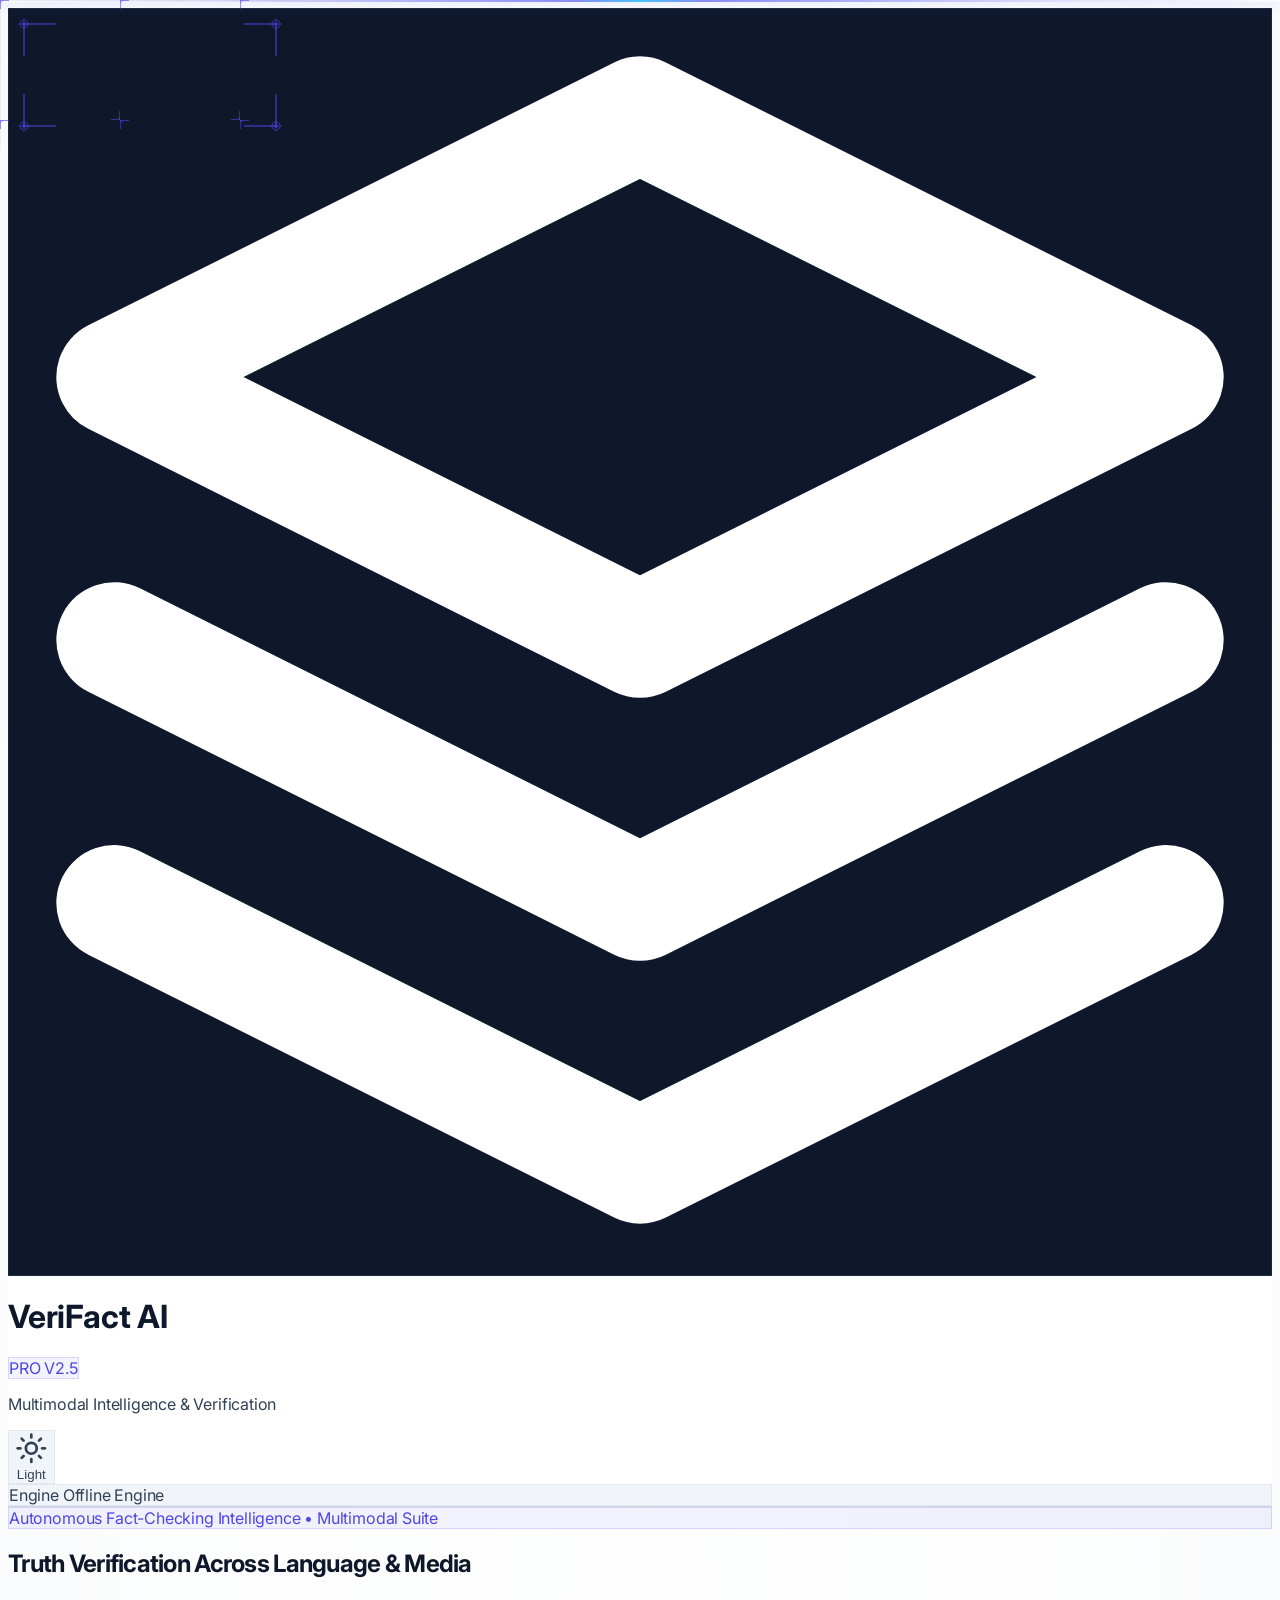
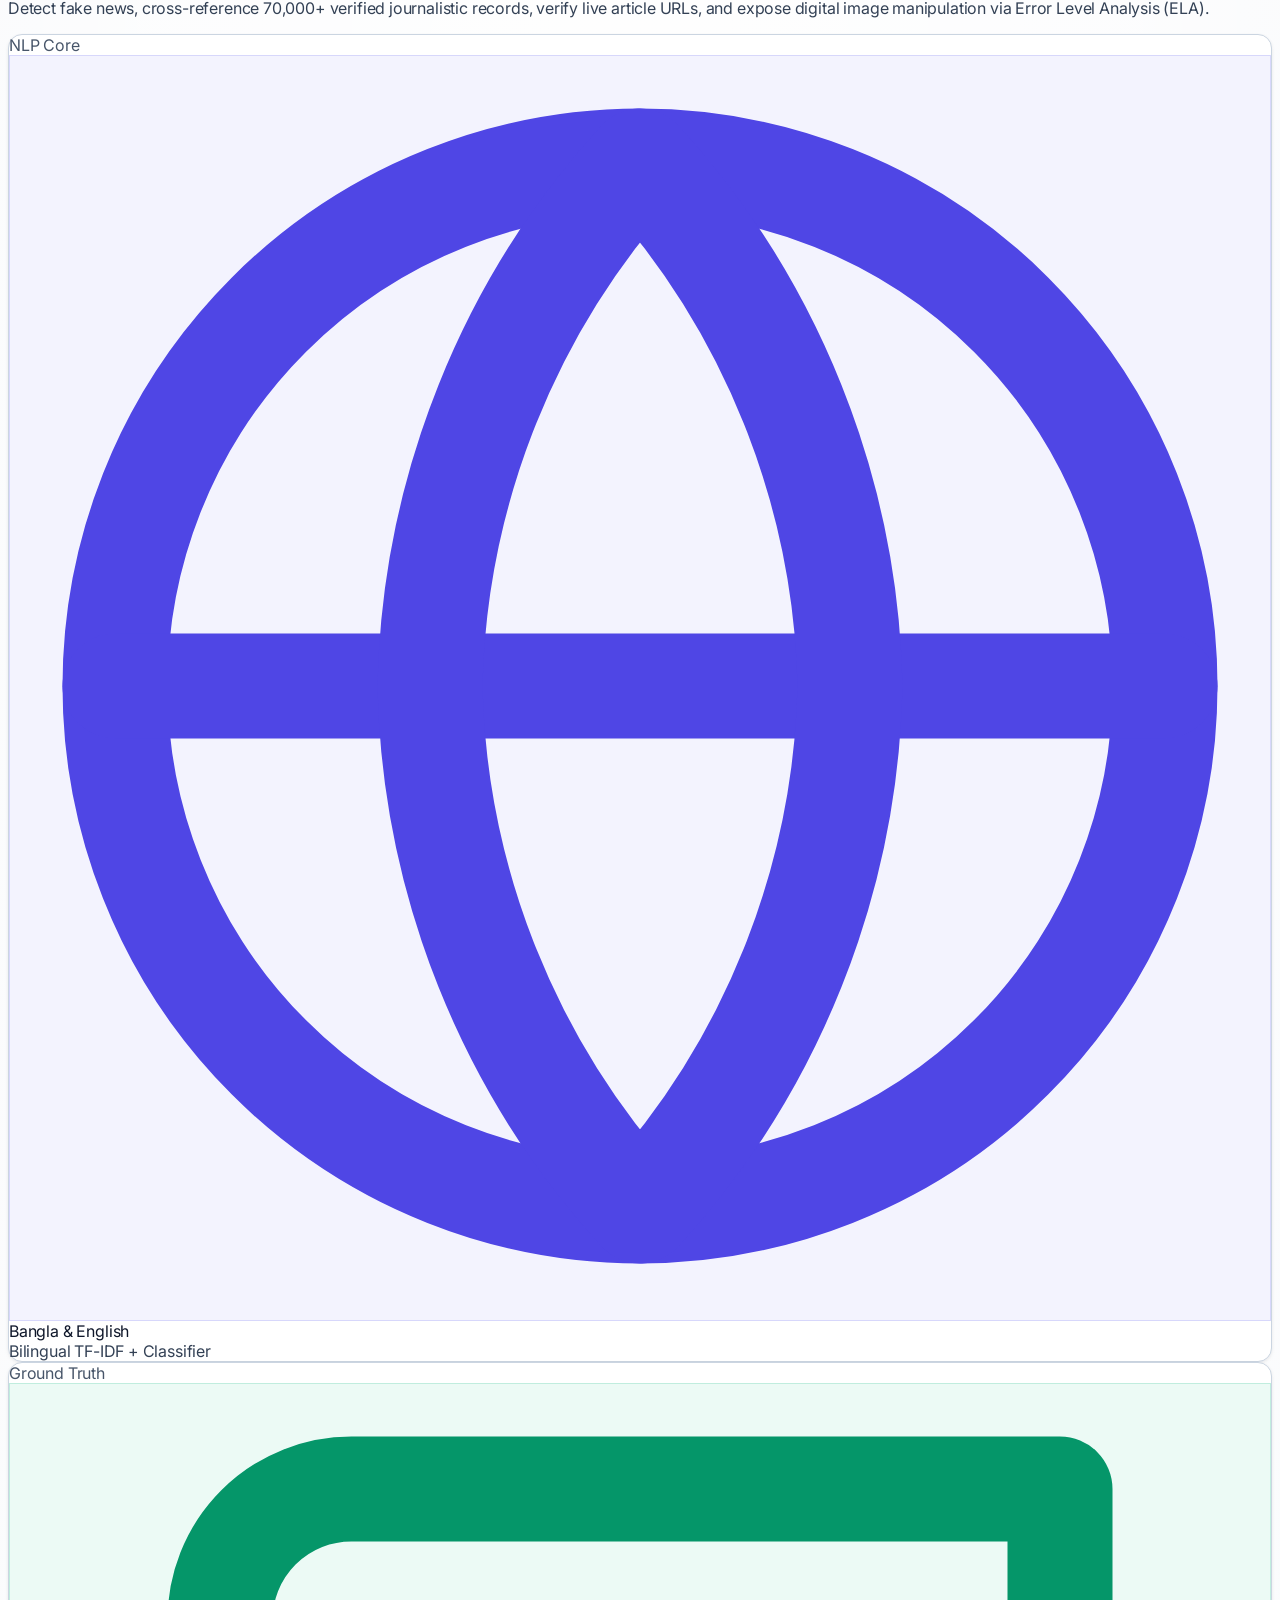
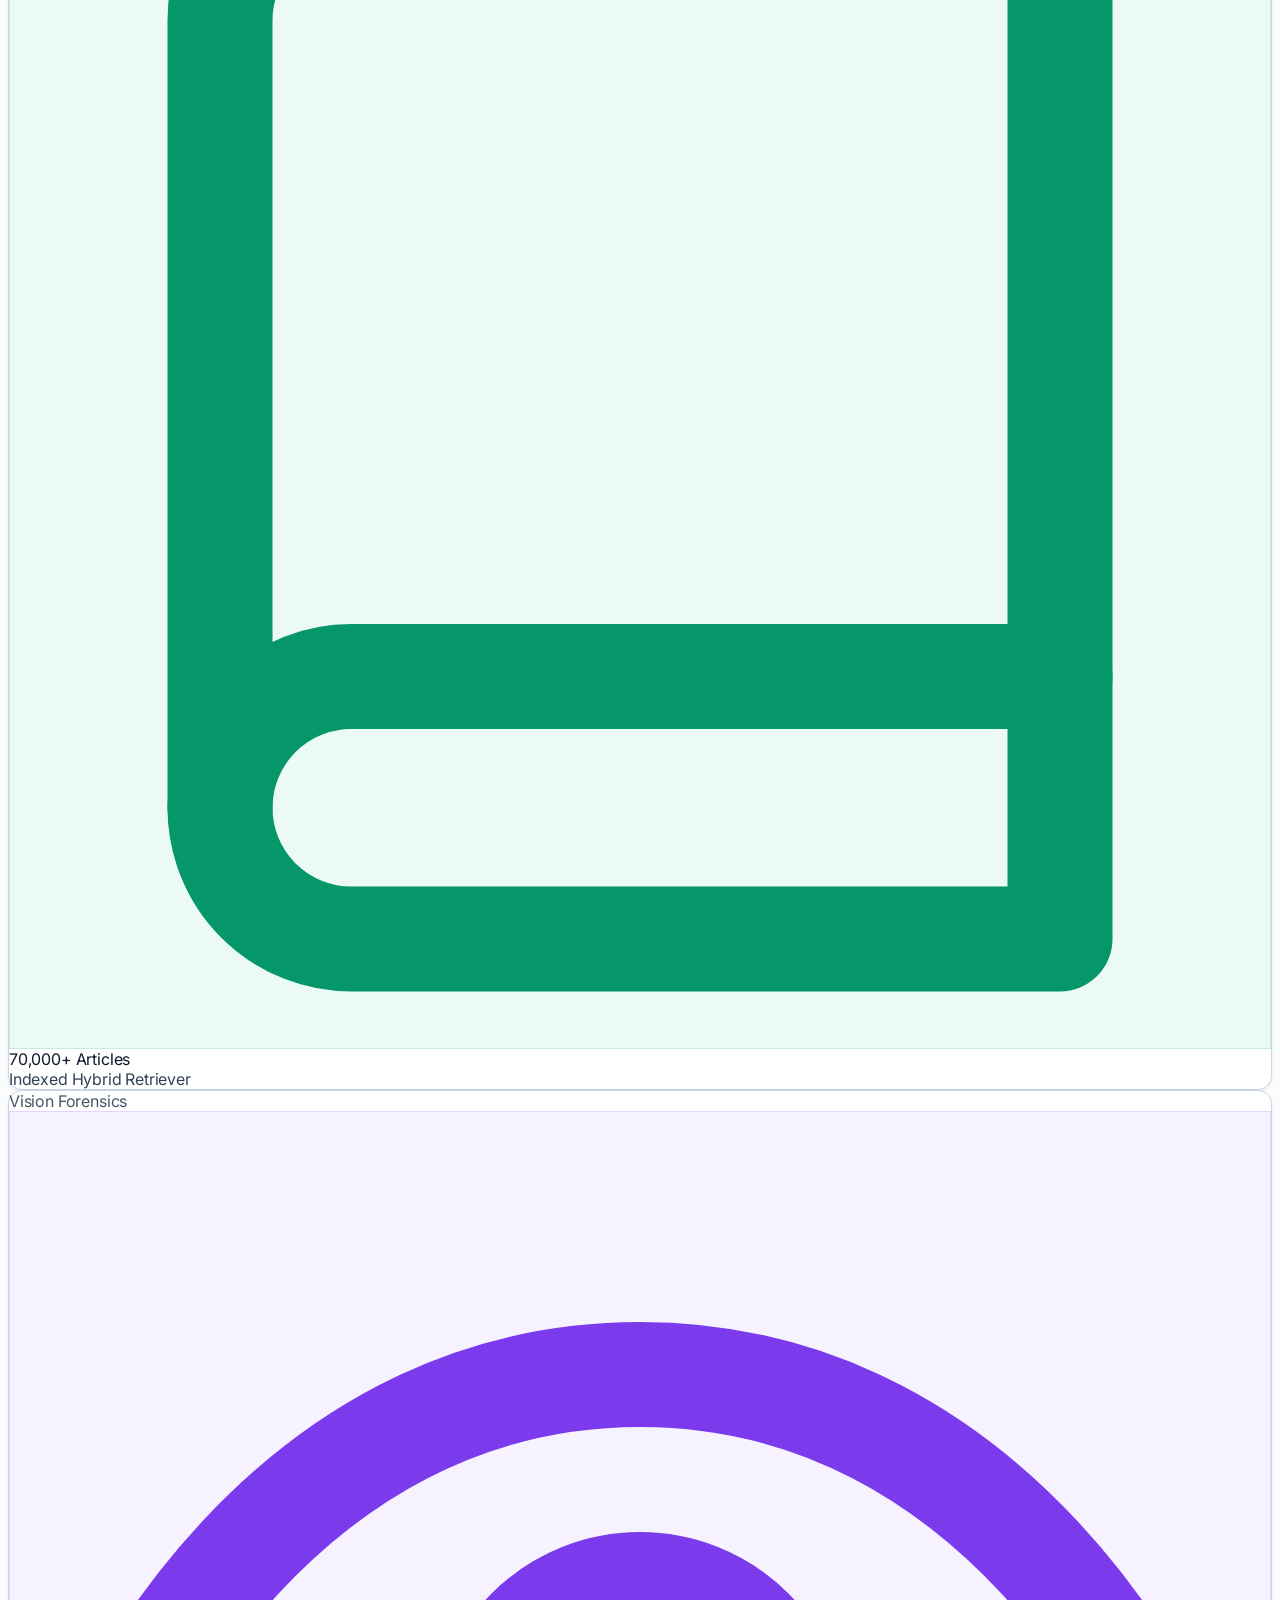
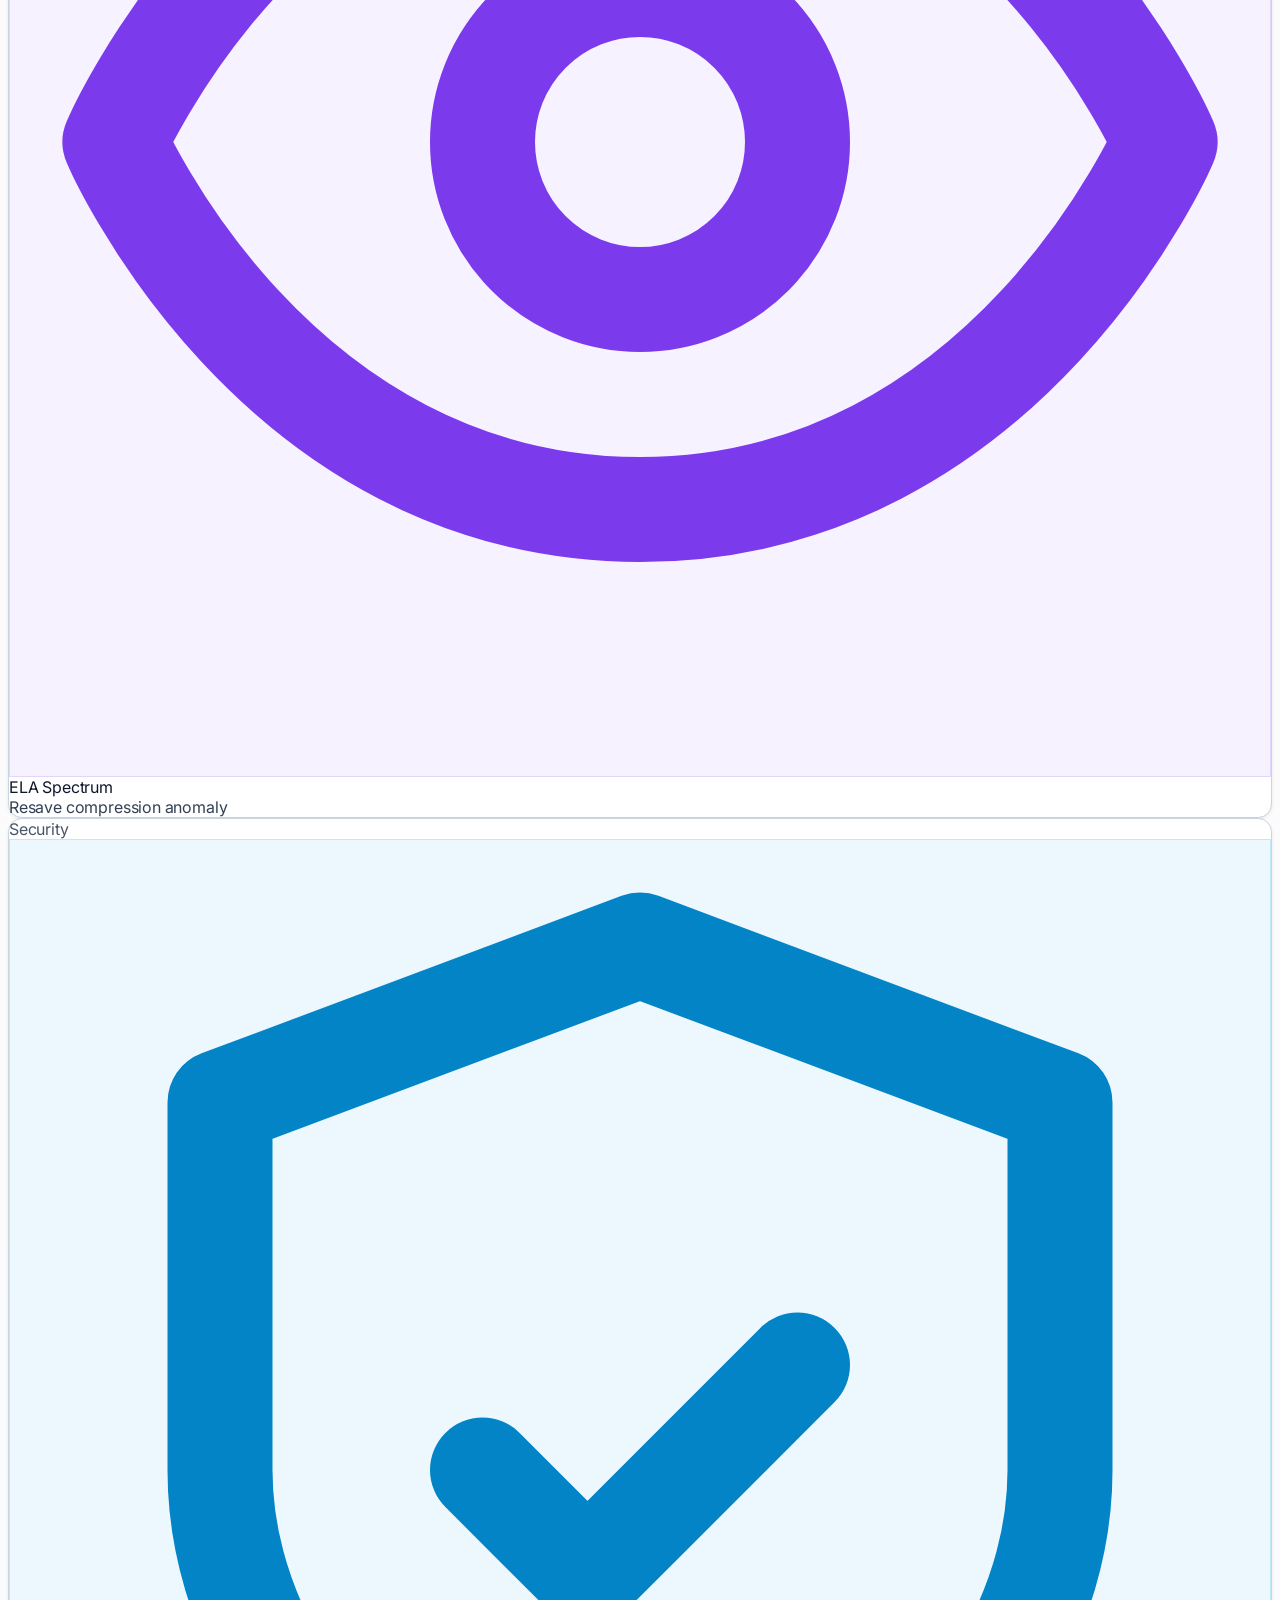
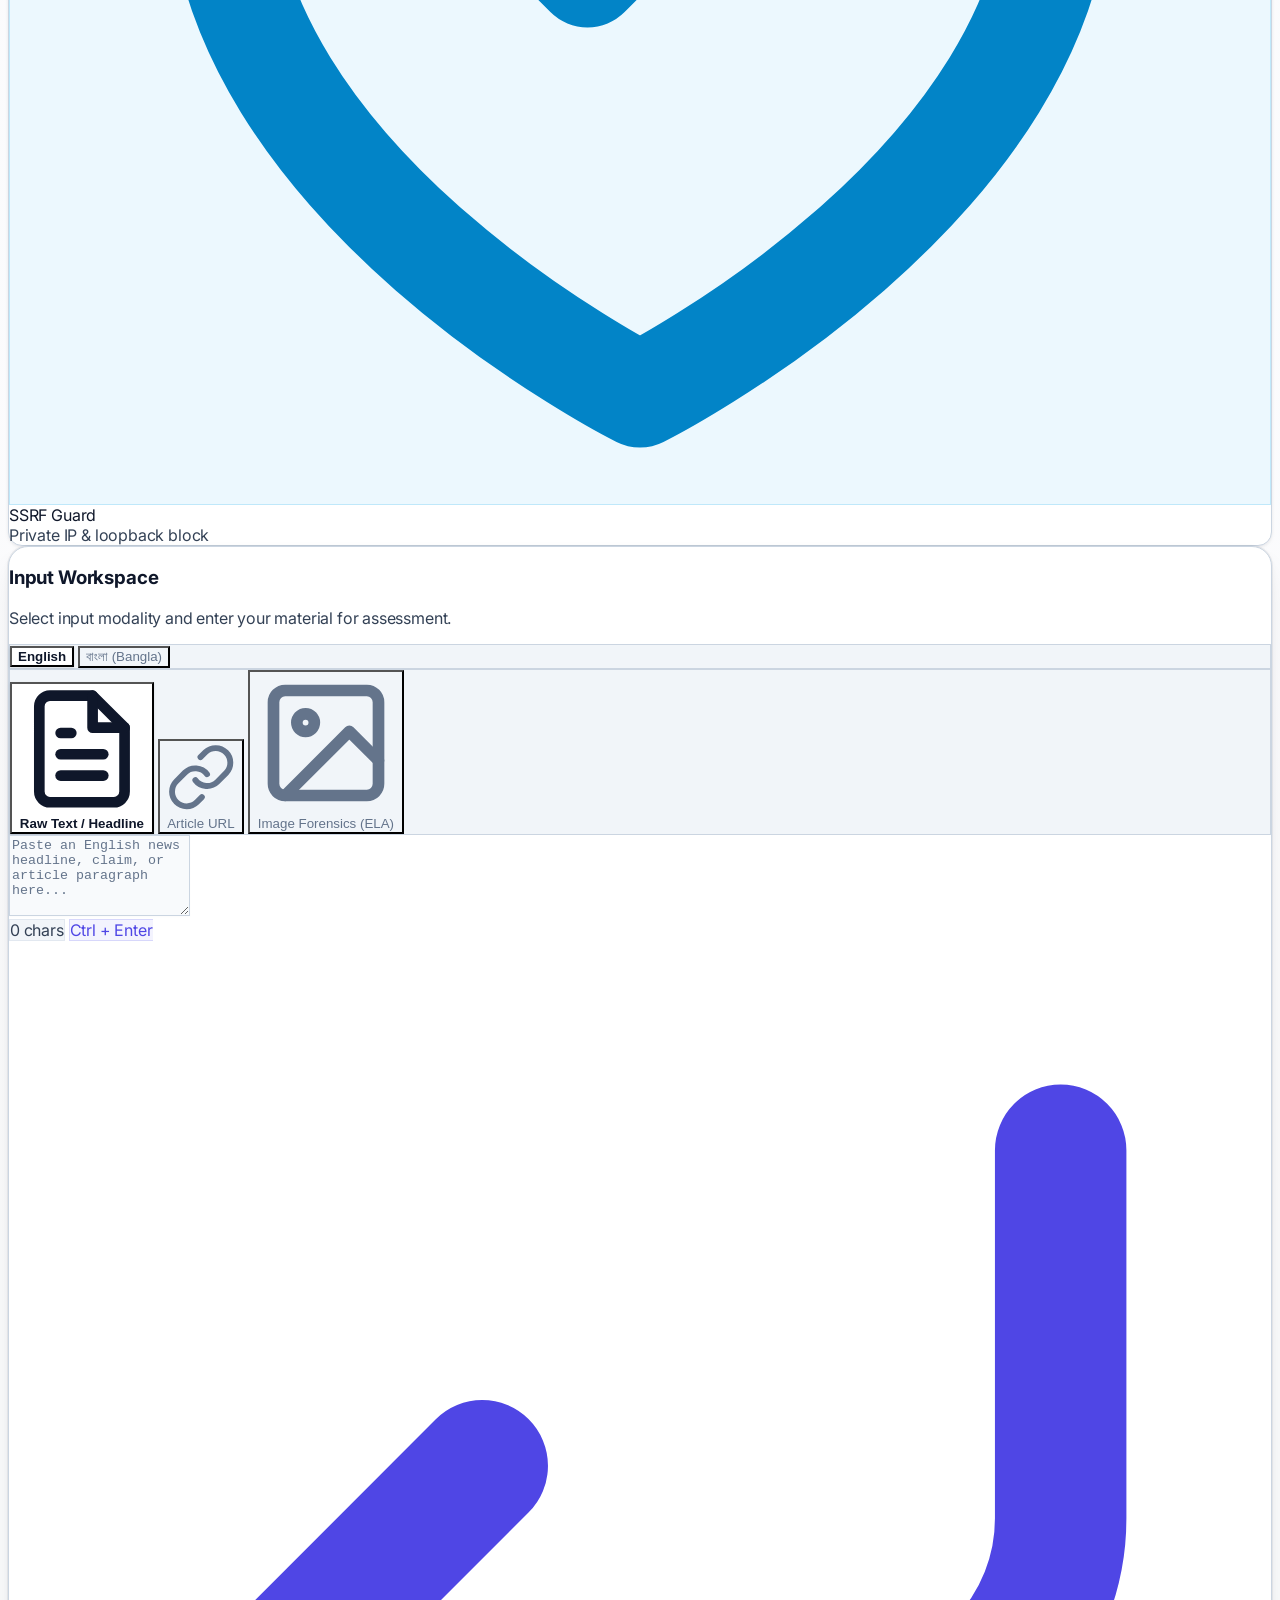
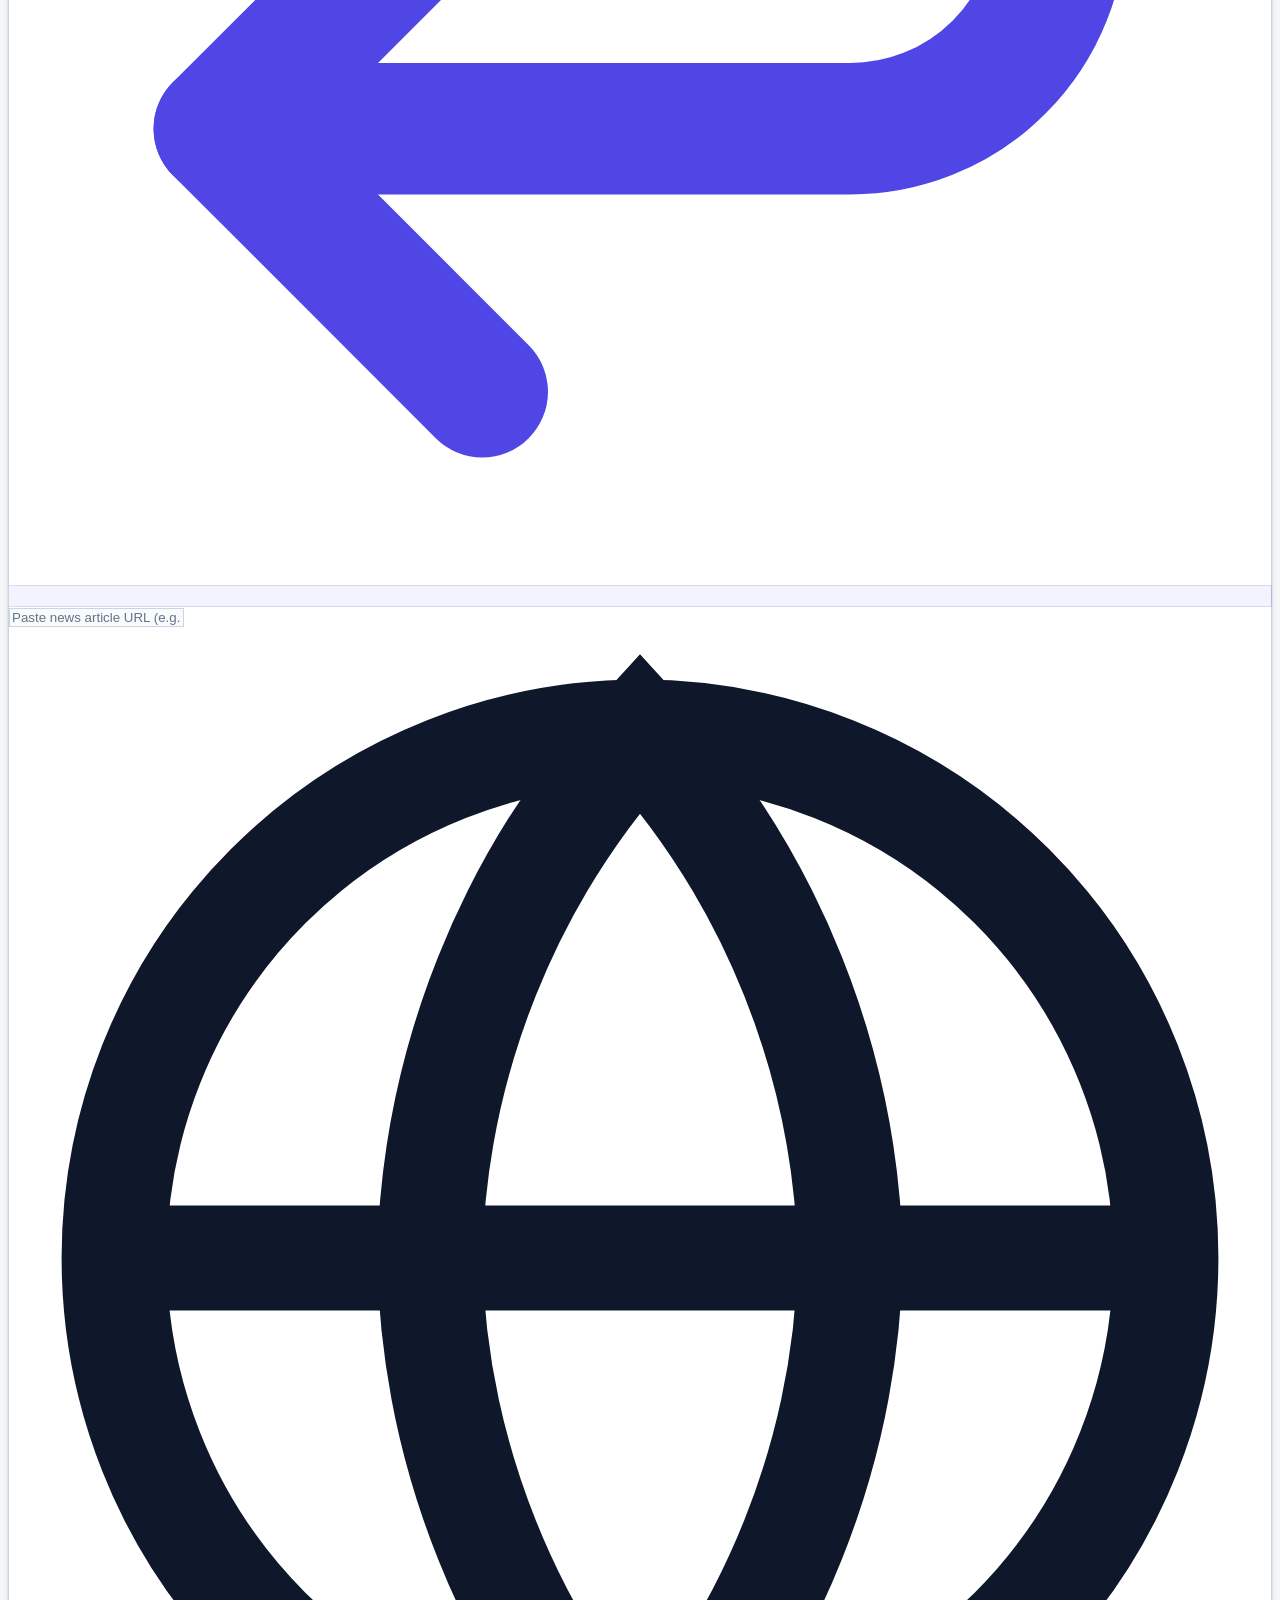
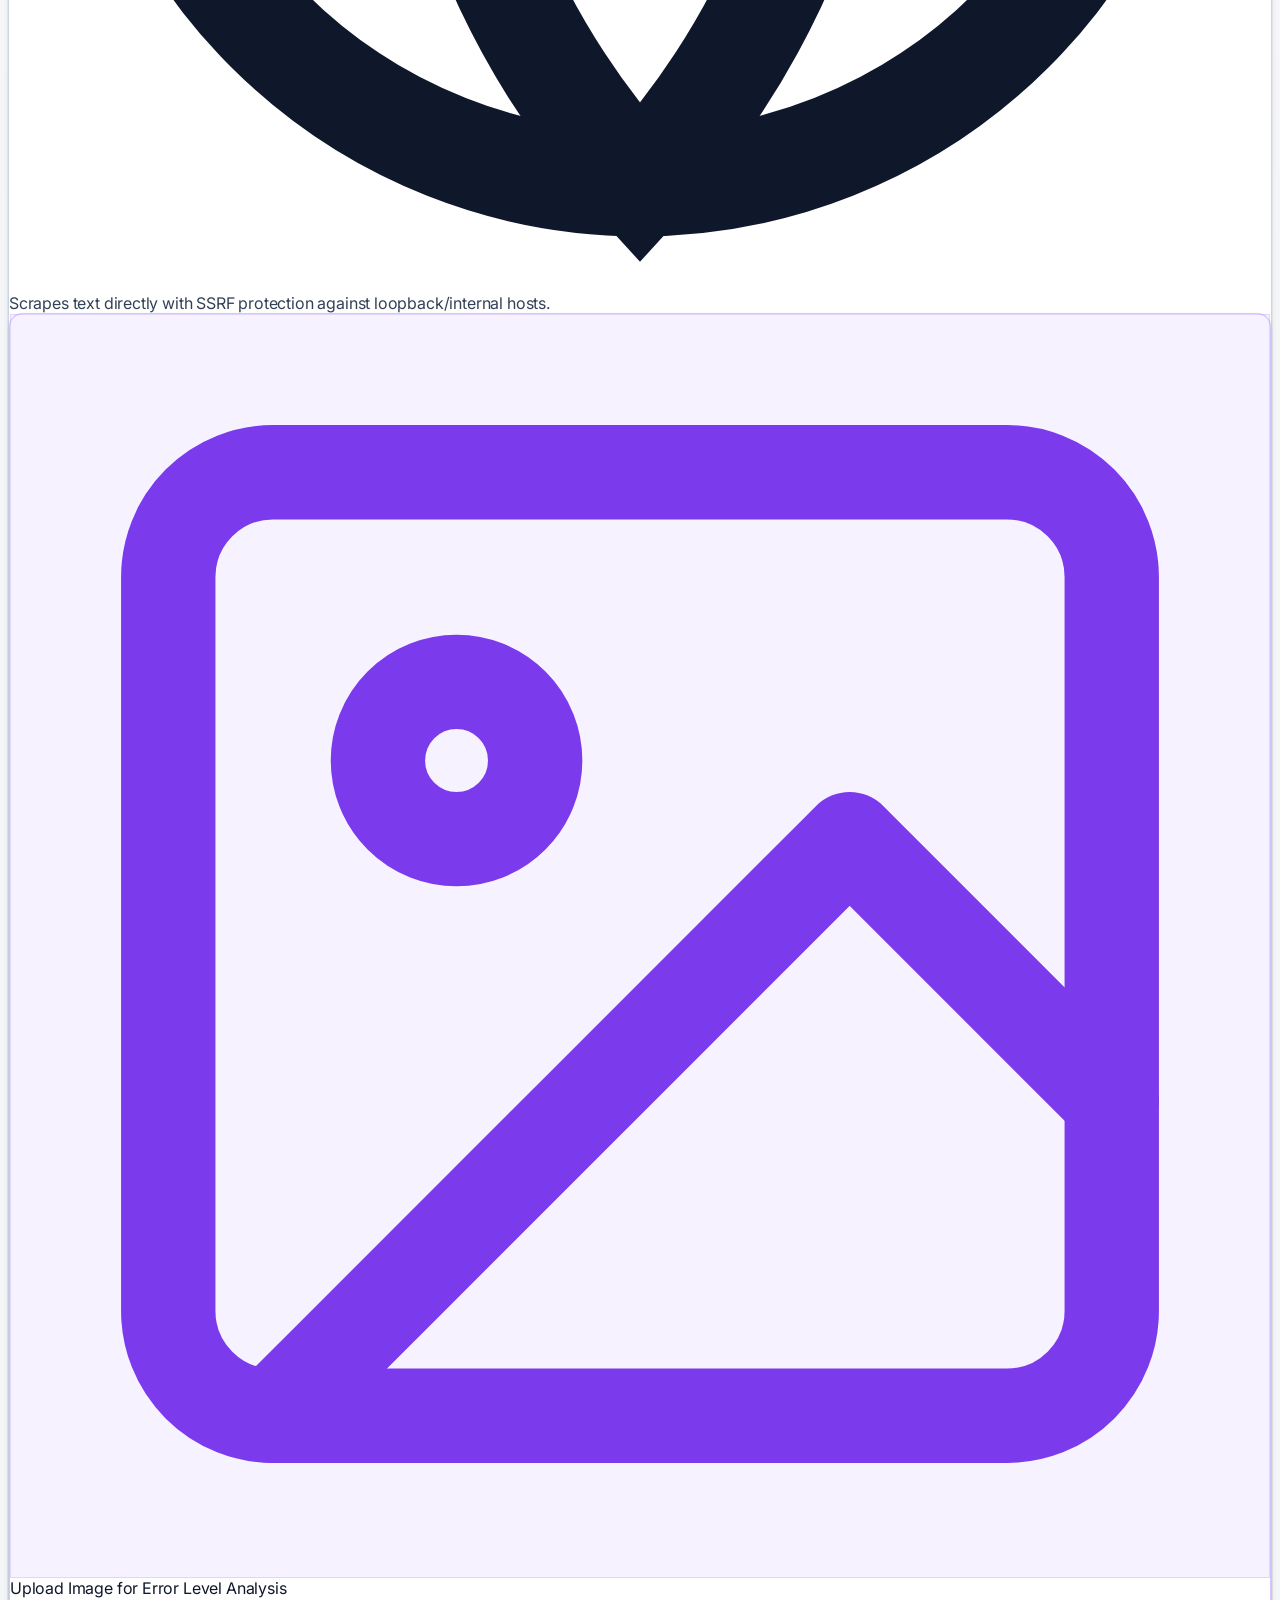
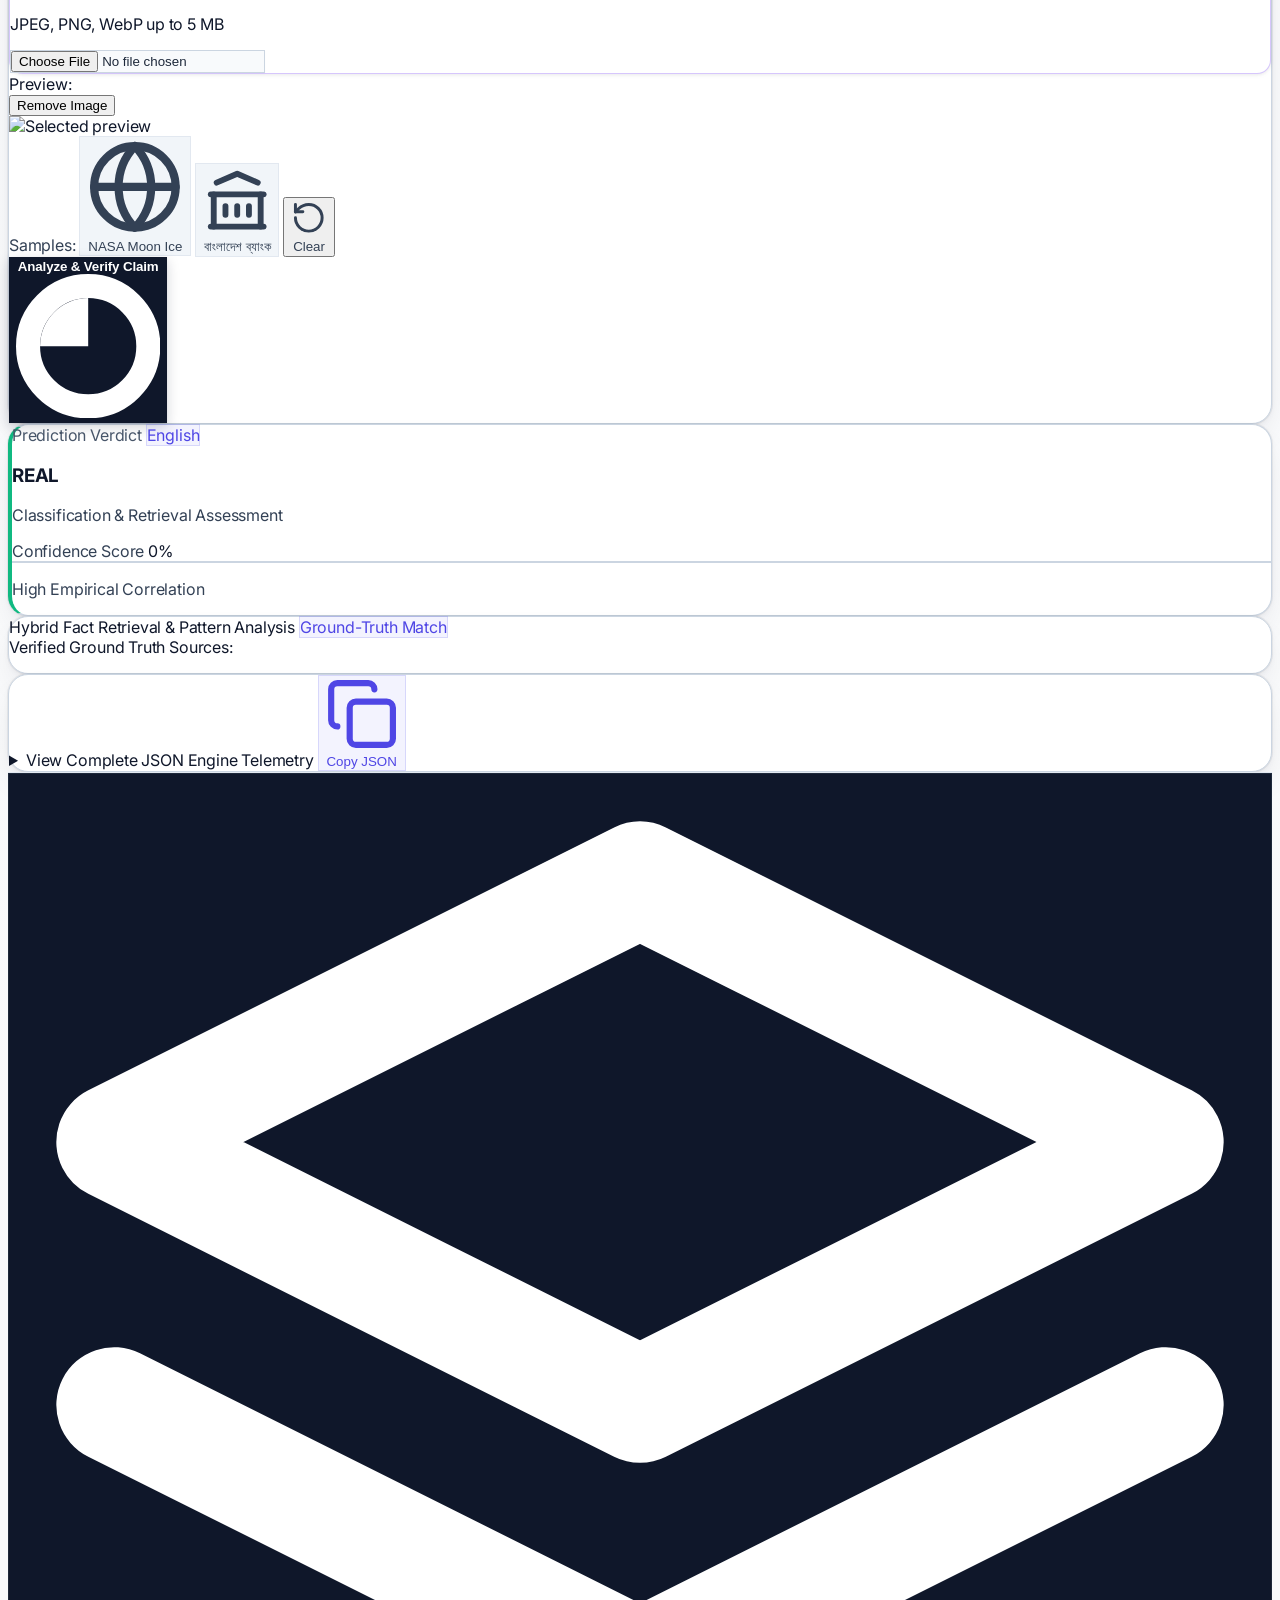
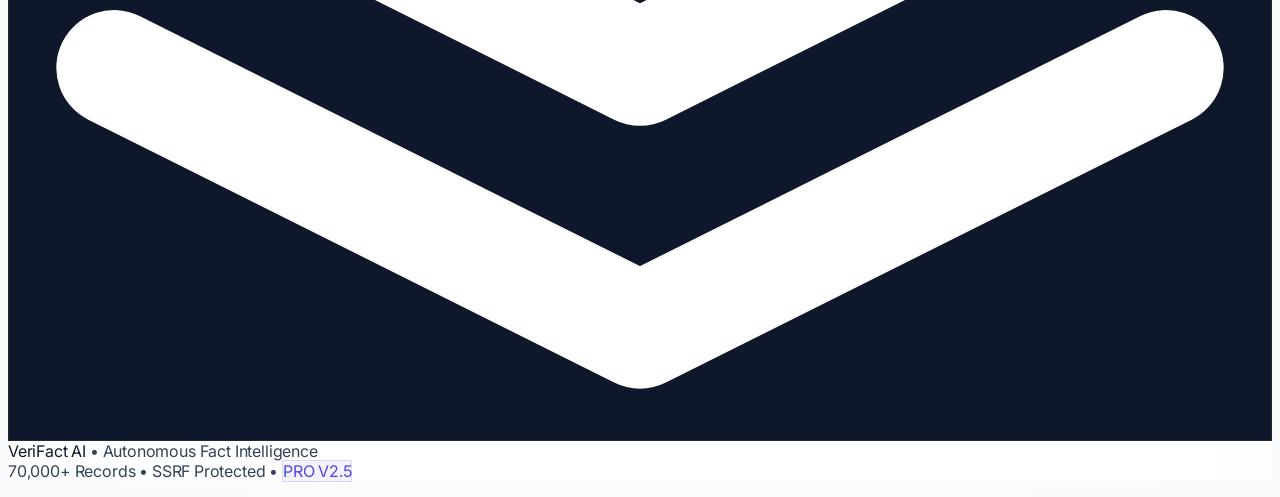
==== commit d17934b9: "feat(ui): redesign header and footer removing redundant text and elevating to enterprise SaaS polish" ====
--- a/index.html
+++ b/index.html
@@ -65,7 +65,7 @@
               PRO V2.5
             </span>
           </div>
-          <p class="text-[11px] font-normal" style="color: var(--text-muted);">Bilingual Misinformation & Multimodal Forensics</p>
+          <p class="text-[11px] font-normal" style="color: var(--text-muted);">Multimodal Intelligence & Verification</p>
         </div>
       </div>
 
@@ -74,8 +74,8 @@
         
         <!-- White / Dark Theme Switcher Button -->
         <button type="button" id="themeToggleBtn" onclick="toggleTheme()"
-          class="flex items-center gap-1.5 px-3 py-1.5 rounded-lg text-xs font-mono pill-theme hover:opacity-90 transition cursor-pointer shadow-xs active:scale-95"
-          title="Toggle White / Dark Theme">
+          class="flex items-center gap-2 px-3 py-1.5 rounded-lg text-xs font-mono pill-theme hover:opacity-90 transition cursor-pointer shadow-xs active:scale-95"
+          title="Toggle Theme">
           <span id="themeIcon" class="flex items-center justify-center">
             <svg class="w-3.5 h-3.5 text-amber-500 transition-transform duration-300" viewBox="0 0 24 24" fill="none" stroke="currentColor" stroke-width="2" stroke-linecap="round" stroke-linejoin="round" aria-hidden="true">
               <circle cx="12" cy="12" r="4"></circle>
@@ -89,13 +89,13 @@
               <path d="m19.07 4.93-1.41 1.41"></path>
             </svg>
           </span>
-          <span id="themeLabel" class="hidden sm:inline font-semibold">White Mode</span>
+          <span id="themeLabel" class="hidden sm:inline font-semibold">Light</span>
         </button>
 
         <!-- Backend Status Pill -->
         <div id="serverStatus" class="flex items-center gap-2 px-3 py-1.5 rounded-lg text-xs font-mono pill-theme shadow-xs">
-          <span id="statusDot" class="w-2 h-2 rounded-full bg-zinc-400 animate-pulse"></span>
-          <span id="statusText" class="hidden sm:inline">Checking Engine...</span>
+          <span id="statusDot" class="w-2 h-2 rounded-full bg-zinc-400"></span>
+          <span id="statusText" class="hidden sm:inline">Engine Offline</span>
           <span class="sm:hidden font-mono text-[10px]" id="statusMobileText">Engine</span>
         </div>
       </div>
@@ -430,15 +430,29 @@
 
   </main>
 
-  <!-- Luxury Footer -->
+  <!-- Luxury Enterprise Footer -->
   <footer class="relative z-10 py-6 text-center text-xs font-mono transition-colors duration-300"
           style="background: var(--footer-bg); border-top: 1px solid var(--footer-border); color: var(--text-muted);">
-    <div class="max-w-5xl mx-auto px-4 flex flex-col sm:flex-row items-center justify-between gap-3">
-      <div class="flex items-center gap-2">
-        <span class="font-bold" style="color: var(--text-main);">VeriFact AI</span>
-        <span>• Enterprise Intelligence Platform • White Mode Default</span>
-      </div>
-      <div class="text-[11px]" style="color: var(--text-subtle);">Dual NLP • ELA Vision Forensics • SSRF Guarded Scraper</div>
+    <div class="max-w-5xl mx-auto px-4 sm:px-6 flex flex-col sm:flex-row items-center justify-between gap-4">
+      <div class="flex items-center gap-2.5">
+        <div class="w-5 h-5 rounded-md flex items-center justify-center font-bold text-xs shadow-2xs"
+             style="background: var(--logo-bg); color: var(--logo-text); border: 1px solid var(--logo-border);">
+          <svg class="w-2.5 h-2.5 text-indigo-400" viewBox="0 0 24 24" fill="none" stroke="currentColor" stroke-width="2.2" stroke-linecap="round" stroke-linejoin="round">
+            <polygon points="12 2 2 7 12 12 22 7 12 2"></polygon>
+            <polyline points="2 17 12 22 22 17"></polyline>
+            <polyline points="2 12 12 17 22 12"></polyline>
+          </svg>
+        </div>
+        <span class="font-bold tracking-tight text-xs" style="color: var(--text-main);">VeriFact AI</span>
+        <span class="text-[11px] opacity-70">• Autonomous Fact Intelligence</span>
+      </div>
+      <div class="flex items-center gap-3 text-[11px] font-mono" style="color: var(--text-muted);">
+        <span>70,000+ Records</span>
+        <span class="opacity-30">•</span>
+        <span>SSRF Protected</span>
+        <span class="opacity-30">•</span>
+        <span class="px-2 py-0.5 rounded-full badge-indigo text-[10px] font-bold">PRO V2.5</span>
+      </div>
     </div>
   </footer>
 
--- a/css/styles.css
+++ b/css/styles.css
@@ -221,45 +221,120 @@
 
 /* Layer 1: Enhanced Technical Blueprint Coordinate Grid (+) */
 .stroke-minor-grid {
-  stroke: rgba(15, 23, 42, 0.06);
+  stroke: rgba(15, 23, 42, 0.05);
 }
 [data-theme="dark"] .stroke-minor-grid {
-  stroke: rgba(255, 255, 255, 0.07);
+  stroke: rgba(255, 255, 255, 0.06);
 }
 
 .stroke-major-grid {
-  stroke: rgba(15, 23, 42, 0.08);
+  stroke: rgba(15, 23, 42, 0.09);
 }
 [data-theme="dark"] .stroke-major-grid {
-  stroke: rgba(255, 255, 255, 0.09);
+  stroke: rgba(255, 255, 255, 0.1);
 }
 
 .stroke-cross {
-  stroke: rgba(79, 70, 229, 0.45);
+  stroke: rgba(79, 70, 229, 0.6);
 }
 [data-theme="dark"] .stroke-cross {
-  stroke: rgba(165, 180, 252, 0.65);
+  stroke: rgba(165, 180, 252, 0.85);
 }
 
 .fill-cross {
-  fill: rgba(79, 70, 229, 0.45);
+  fill: rgba(79, 70, 229, 0.6);
 }
 [data-theme="dark"] .fill-cross {
-  fill: rgba(165, 180, 252, 0.7);
+  fill: rgba(165, 180, 252, 0.85);
 }
 
 .stroke-cross-subtle {
-  stroke: rgba(15, 23, 42, 0.2);
+  stroke: rgba(15, 23, 42, 0.25);
 }
 [data-theme="dark"] .stroke-cross-subtle {
-  stroke: rgba(255, 255, 255, 0.35);
+  stroke: rgba(255, 255, 255, 0.4);
 }
 
 .fill-cross-subtle {
-  fill: rgba(15, 23, 42, 0.2);
+  fill: rgba(15, 23, 42, 0.25);
 }
 [data-theme="dark"] .fill-cross-subtle {
-  fill: rgba(255, 255, 255, 0.35);
+  fill: rgba(255, 255, 255, 0.4);
+}
+
+.fill-grid-text {
+  fill: rgba(99, 102, 241, 0.45);
+  font-family: ui-monospace, SFMono-Regular, Menlo, Monaco, Consolas, monospace;
+}
+[data-theme="dark"] .fill-grid-text {
+  fill: rgba(165, 180, 252, 0.55);
+}
+
+/* Luminous Autonomous Laser Scan Beam */
+.grid-laser-scan-line {
+  position: absolute;
+  left: 0;
+  right: 0;
+  height: 1.5px;
+  background: linear-gradient(90deg, 
+    transparent 0%, 
+    rgba(99, 102, 241, 0.15) 15%, 
+    rgba(99, 102, 241, 0.75) 45%, 
+    rgba(56, 189, 248, 0.9) 50%, 
+    rgba(99, 102, 241, 0.75) 55%, 
+    rgba(99, 102, 241, 0.15) 85%, 
+    transparent 100%
+  );
+  box-shadow: 0 0 12px rgba(99, 102, 241, 0.45), 0 0 24px rgba(56, 189, 248, 0.3);
+  pointer-events: none;
+  animation: gridLaserSweep 12s cubic-bezier(0.4, 0, 0.2, 1) infinite;
+}
+[data-theme="dark"] .grid-laser-scan-line {
+  background: linear-gradient(90deg, 
+    transparent 0%, 
+    rgba(165, 180, 252, 0.2) 15%, 
+    rgba(129, 140, 248, 0.85) 45%, 
+    rgba(56, 189, 248, 1) 50%, 
+    rgba(129, 140, 248, 0.85) 55%, 
+    rgba(165, 180, 252, 0.2) 85%, 
+    transparent 100%
+  );
+  box-shadow: 0 0 16px rgba(129, 140, 248, 0.6), 0 0 32px rgba(56, 189, 248, 0.4);
+}
+
+@keyframes gridLaserSweep {
+  0% { top: -10px; opacity: 0; }
+  6% { opacity: 0.85; }
+  50% { opacity: 0.95; }
+  94% { opacity: 0.85; }
+  100% { top: 100%; opacity: 0; }
+}
+
+/* Interactive Cursor Coordinate HUD Pill */
+.grid-coord-hud {
+  position: absolute;
+  transform: translate(20px, 20px);
+  padding: 3px 8px;
+  border-radius: 6px;
+  font-size: 9px;
+  letter-spacing: 0.08em;
+  pointer-events: none;
+  opacity: 0;
+  transition: opacity 0.25s ease;
+  border: 1px solid rgba(99, 102, 241, 0.25);
+  background: rgba(255, 255, 255, 0.88);
+  color: rgba(67, 56, 202, 0.95);
+  backdrop-filter: blur(10px);
+  -webkit-backdrop-filter: blur(10px);
+  box-shadow: 0 4px 14px rgba(99, 102, 241, 0.12);
+  z-index: 2;
+  white-space: nowrap;
+}
+[data-theme="dark"] .grid-coord-hud {
+  background: rgba(15, 23, 42, 0.88);
+  color: rgba(199, 210, 254, 0.98);
+  border-color: rgba(165, 180, 252, 0.32);
+  box-shadow: 0 4px 16px rgba(0, 0, 0, 0.6);
 }
 
 /* Layer 3: Digital City Matrix Skyline & Layered Horizon Waves */
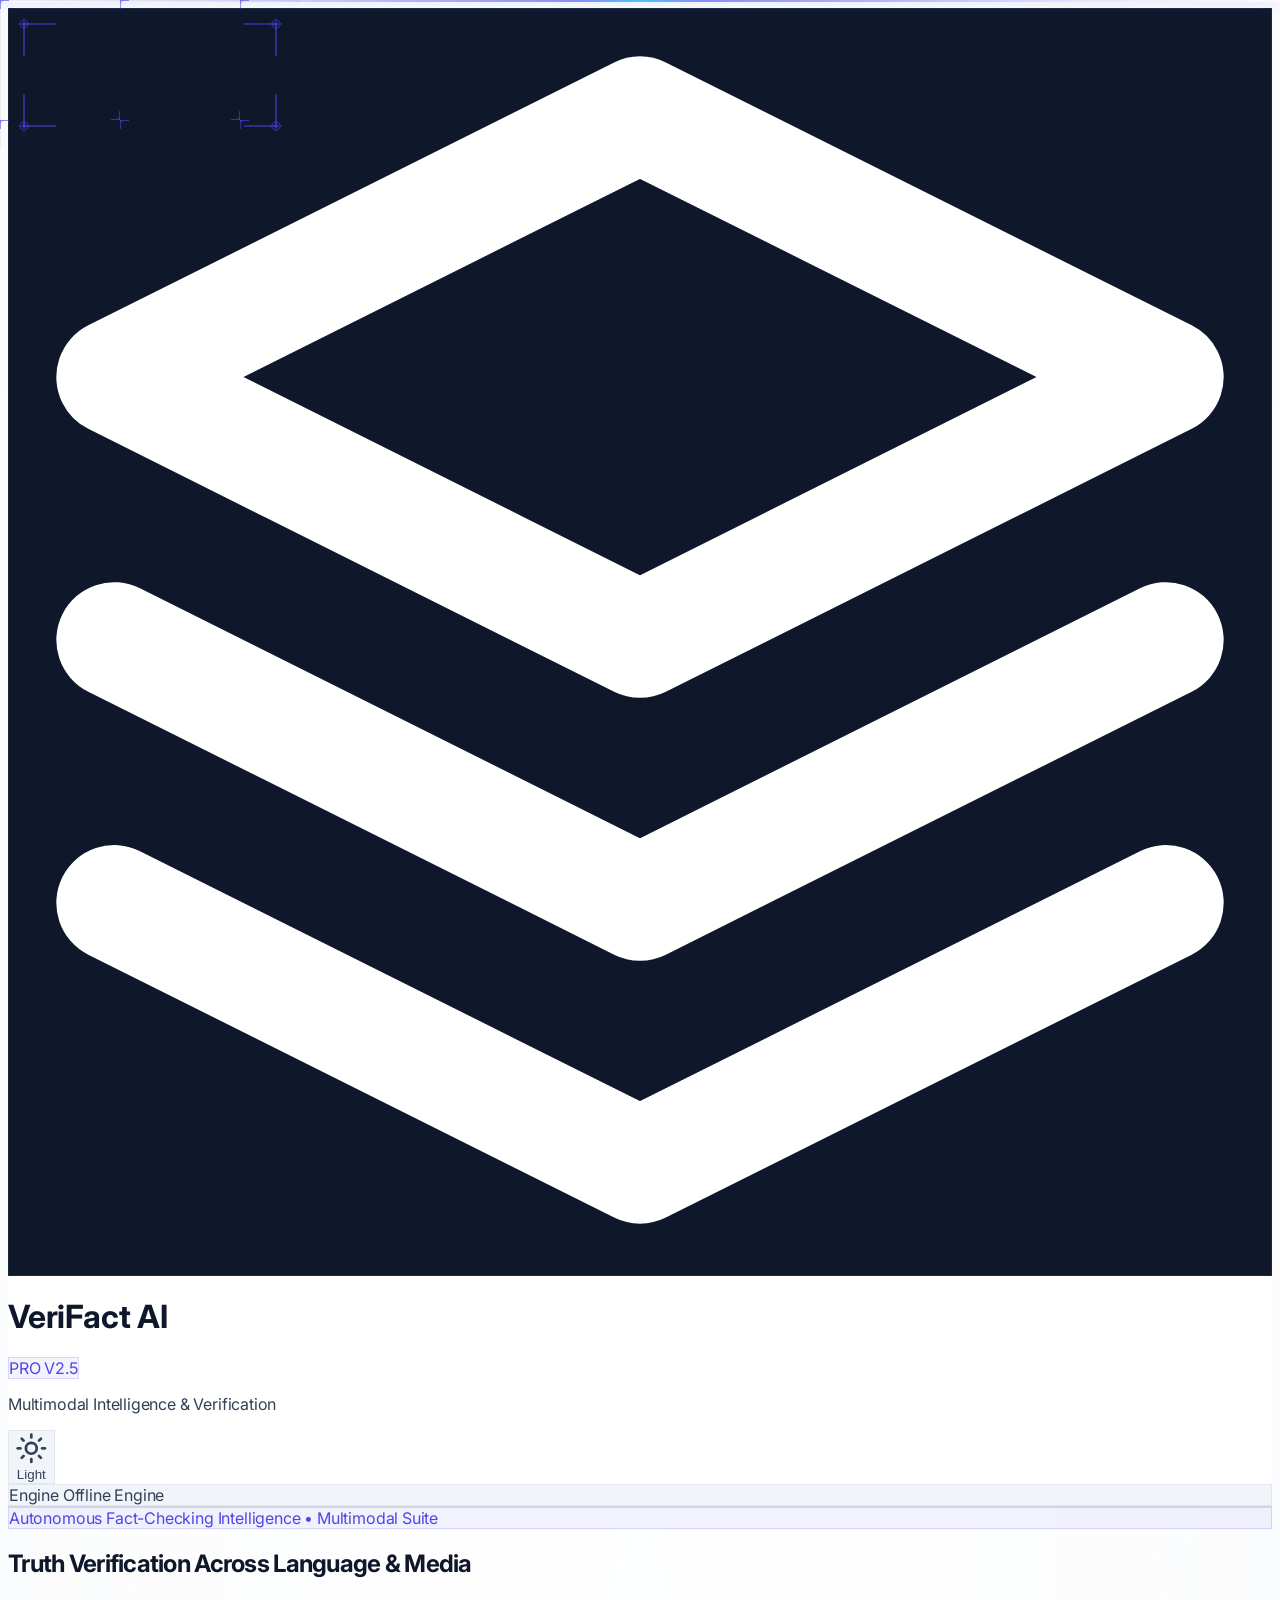
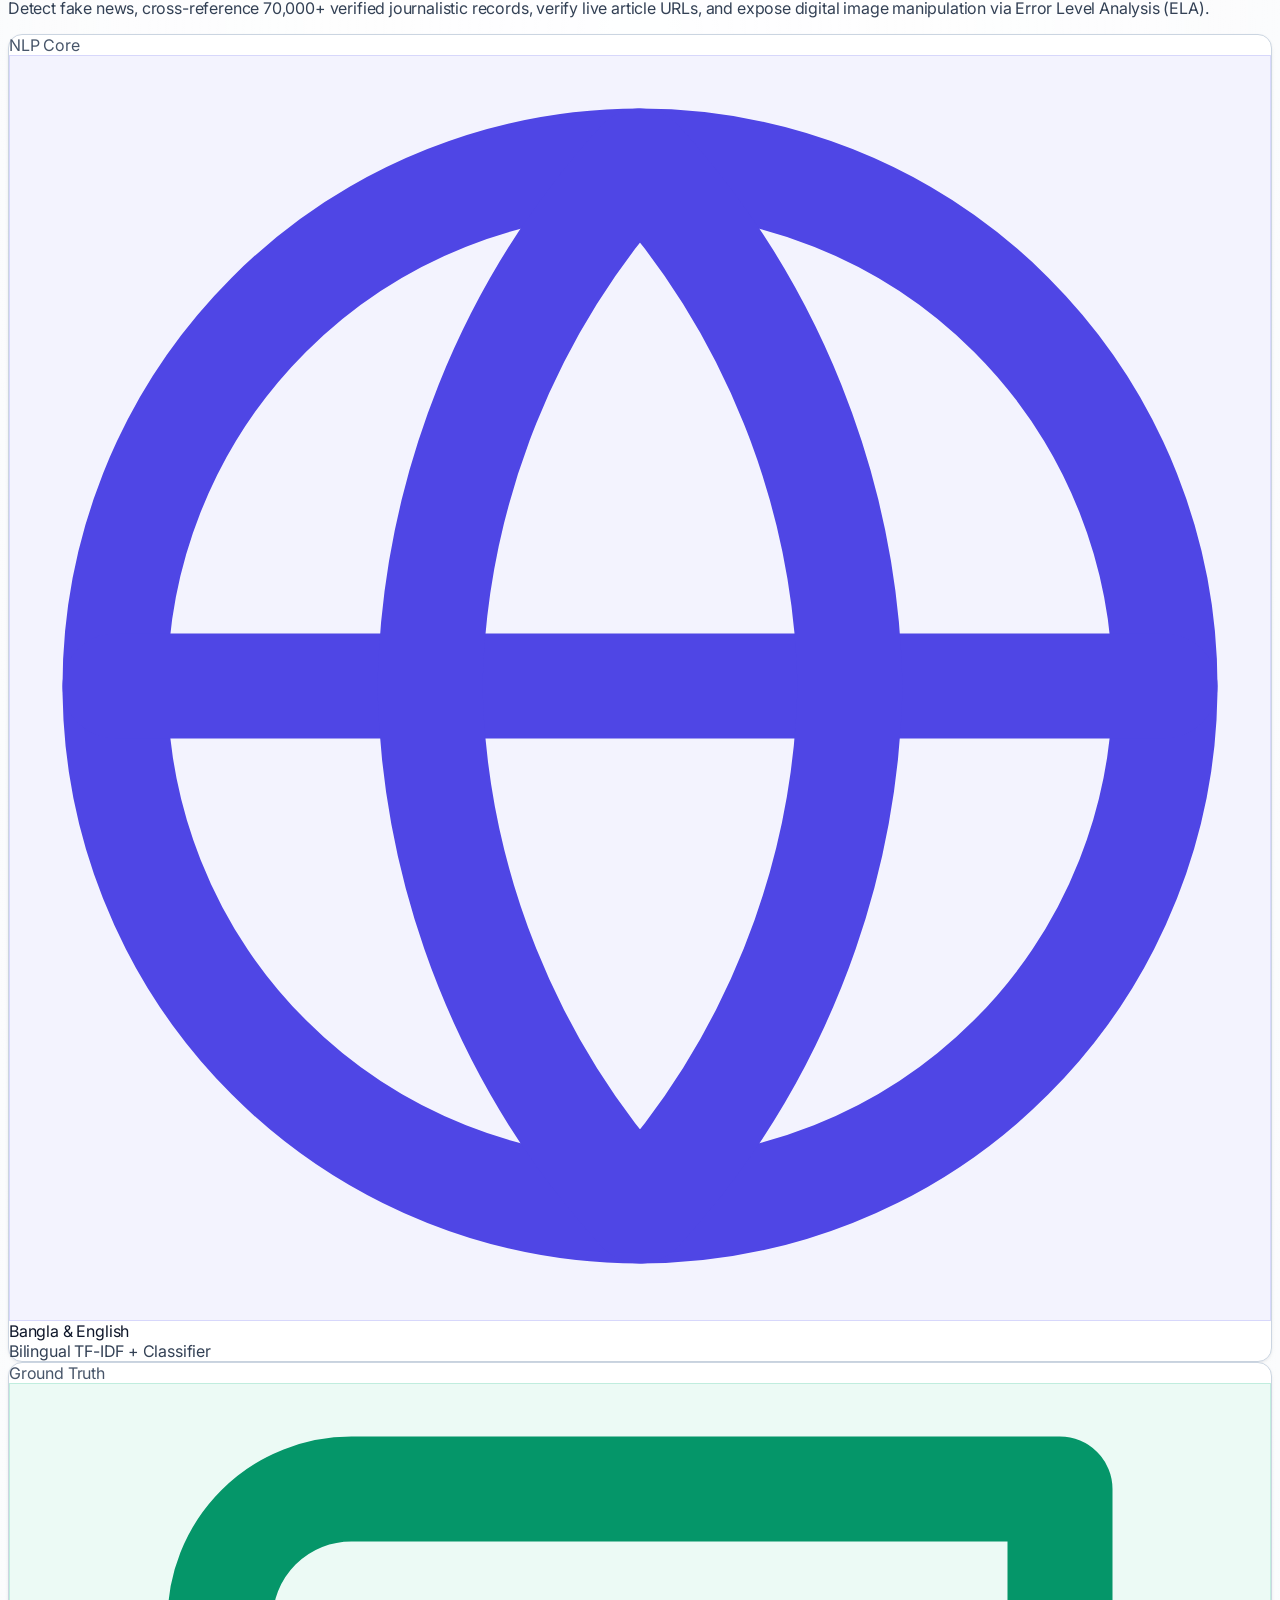
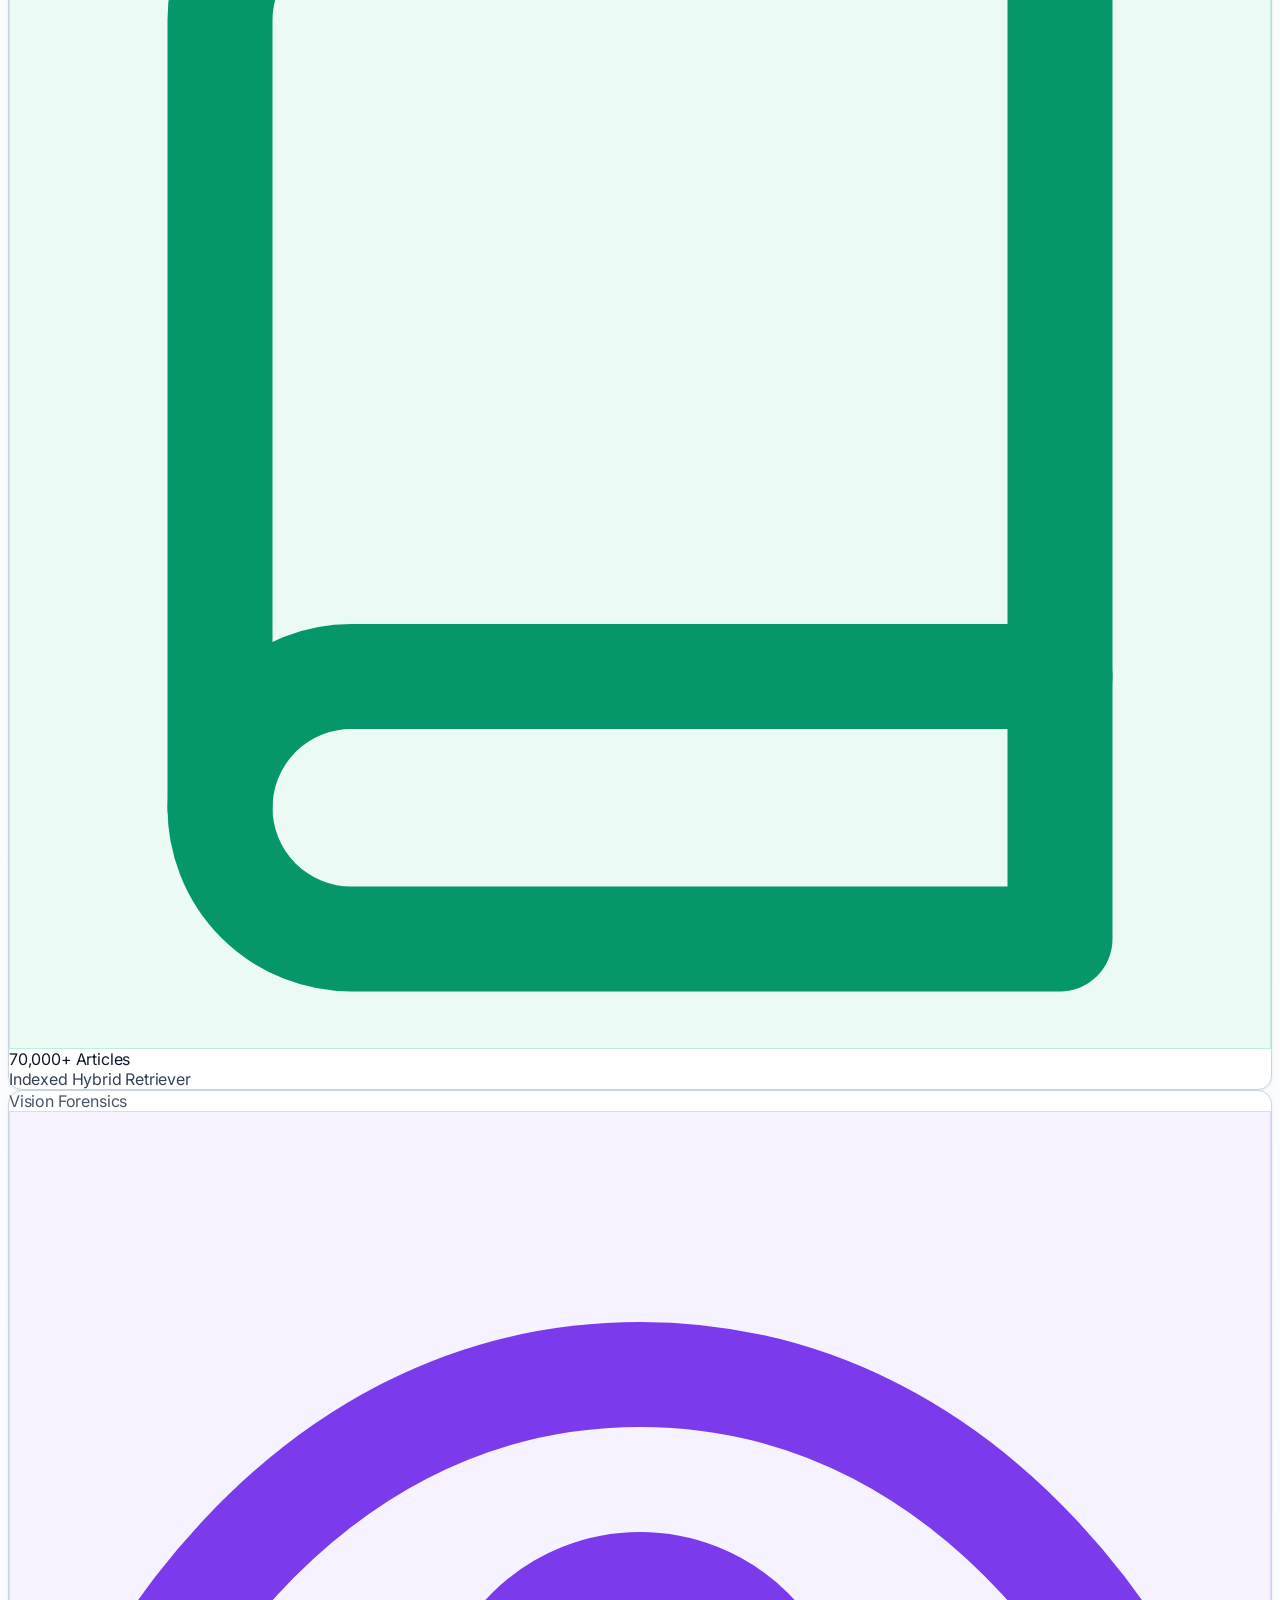
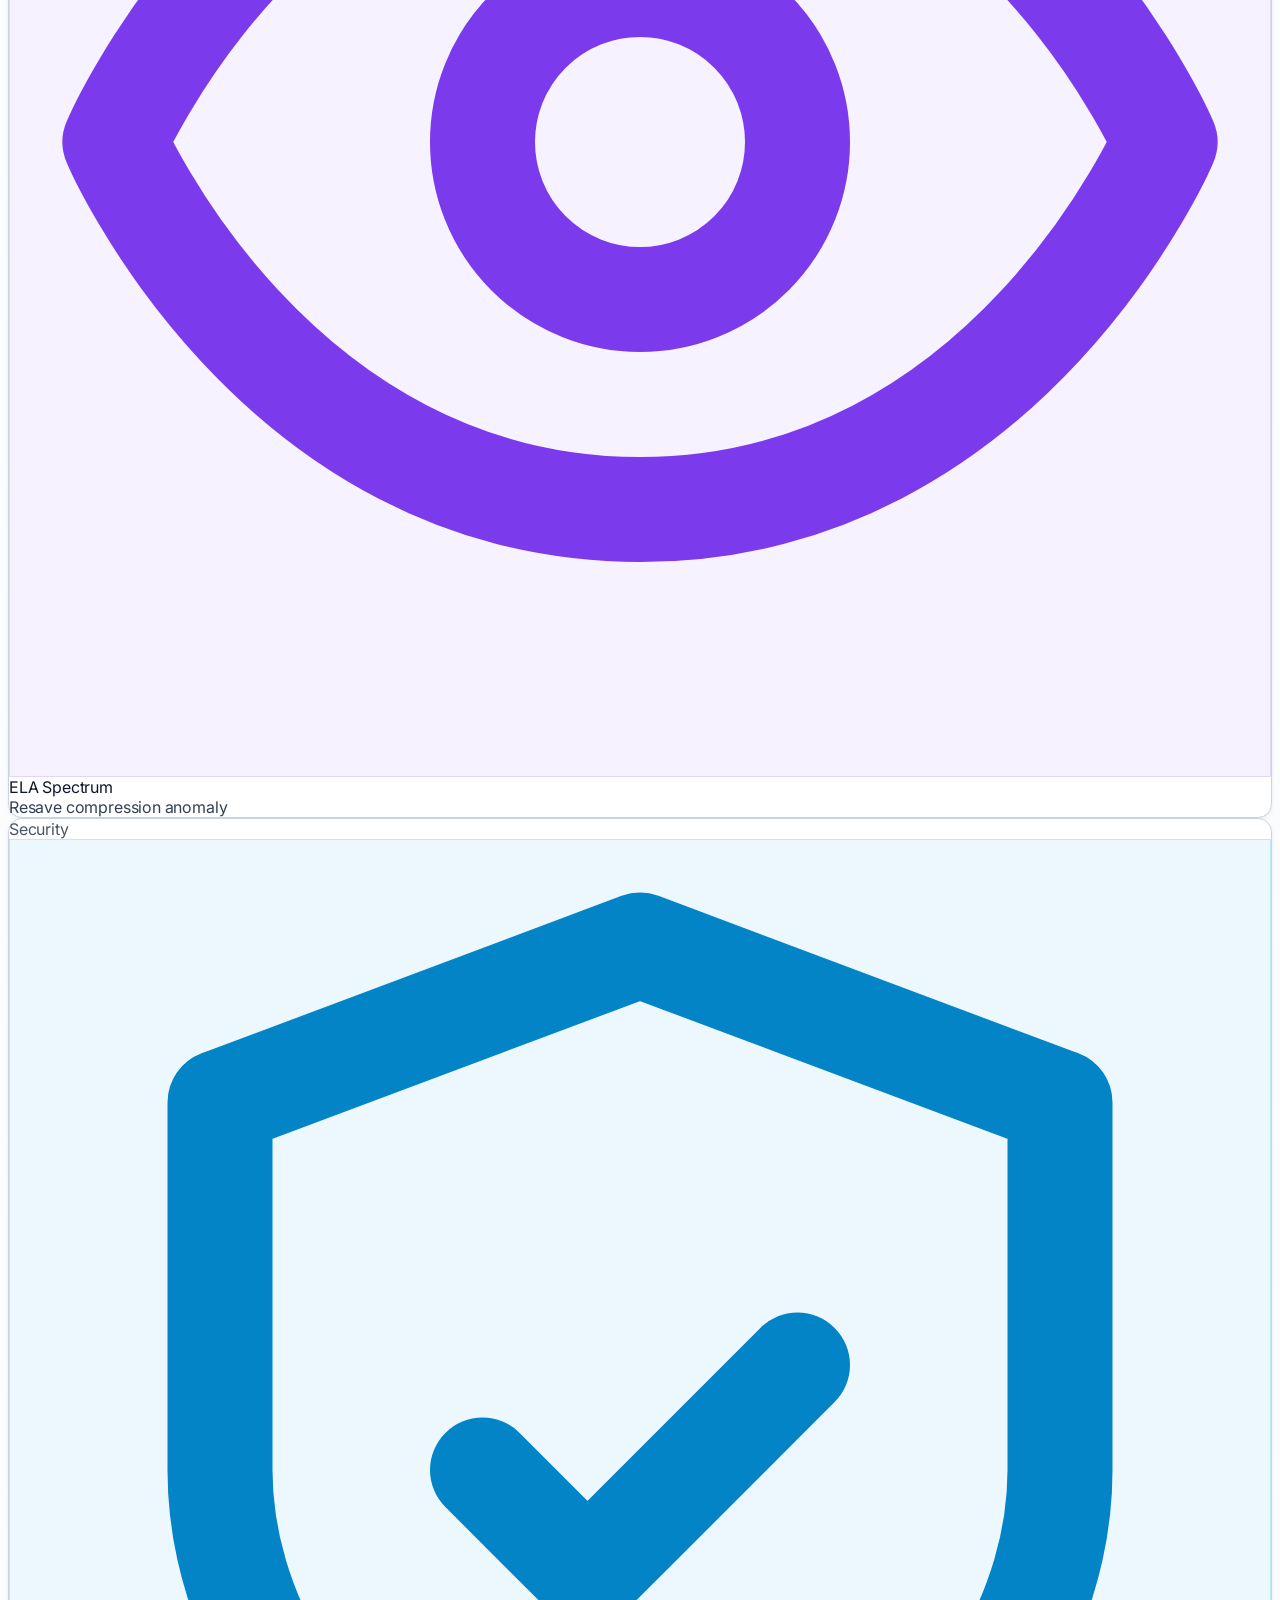
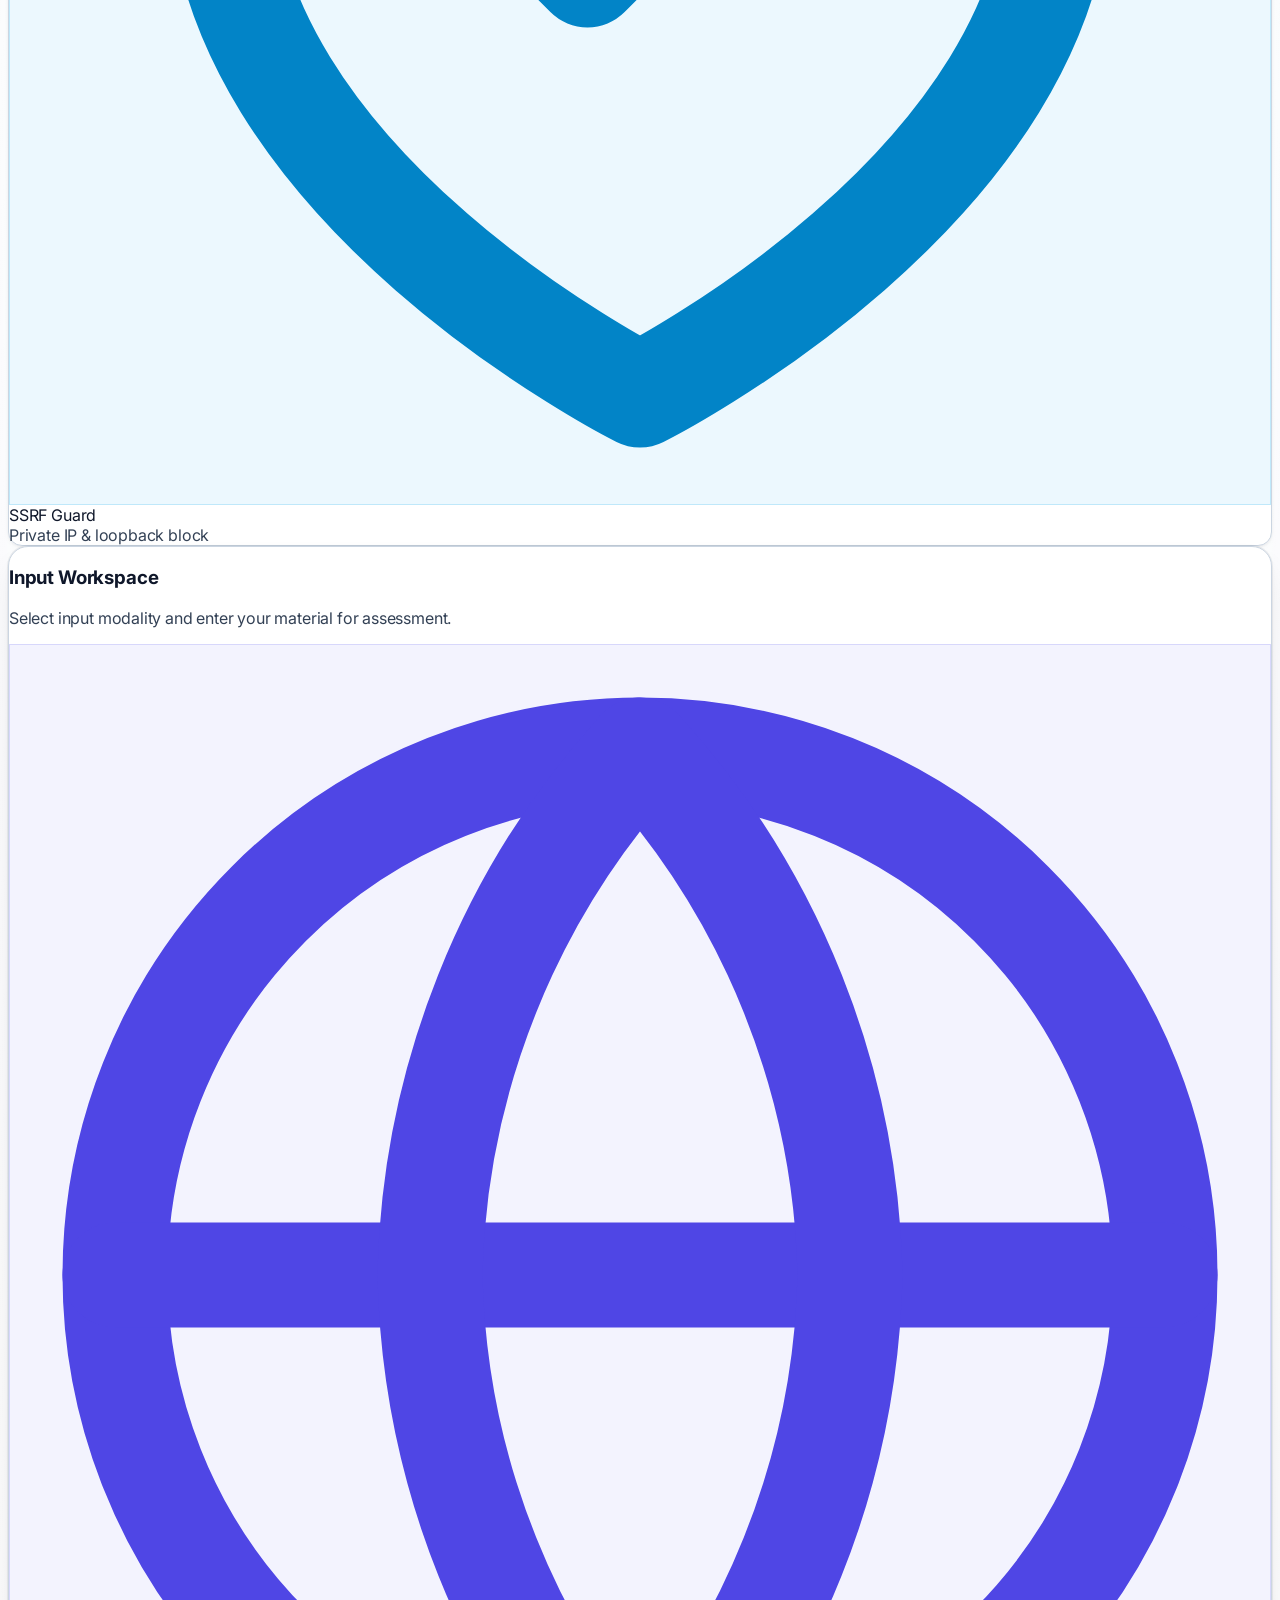
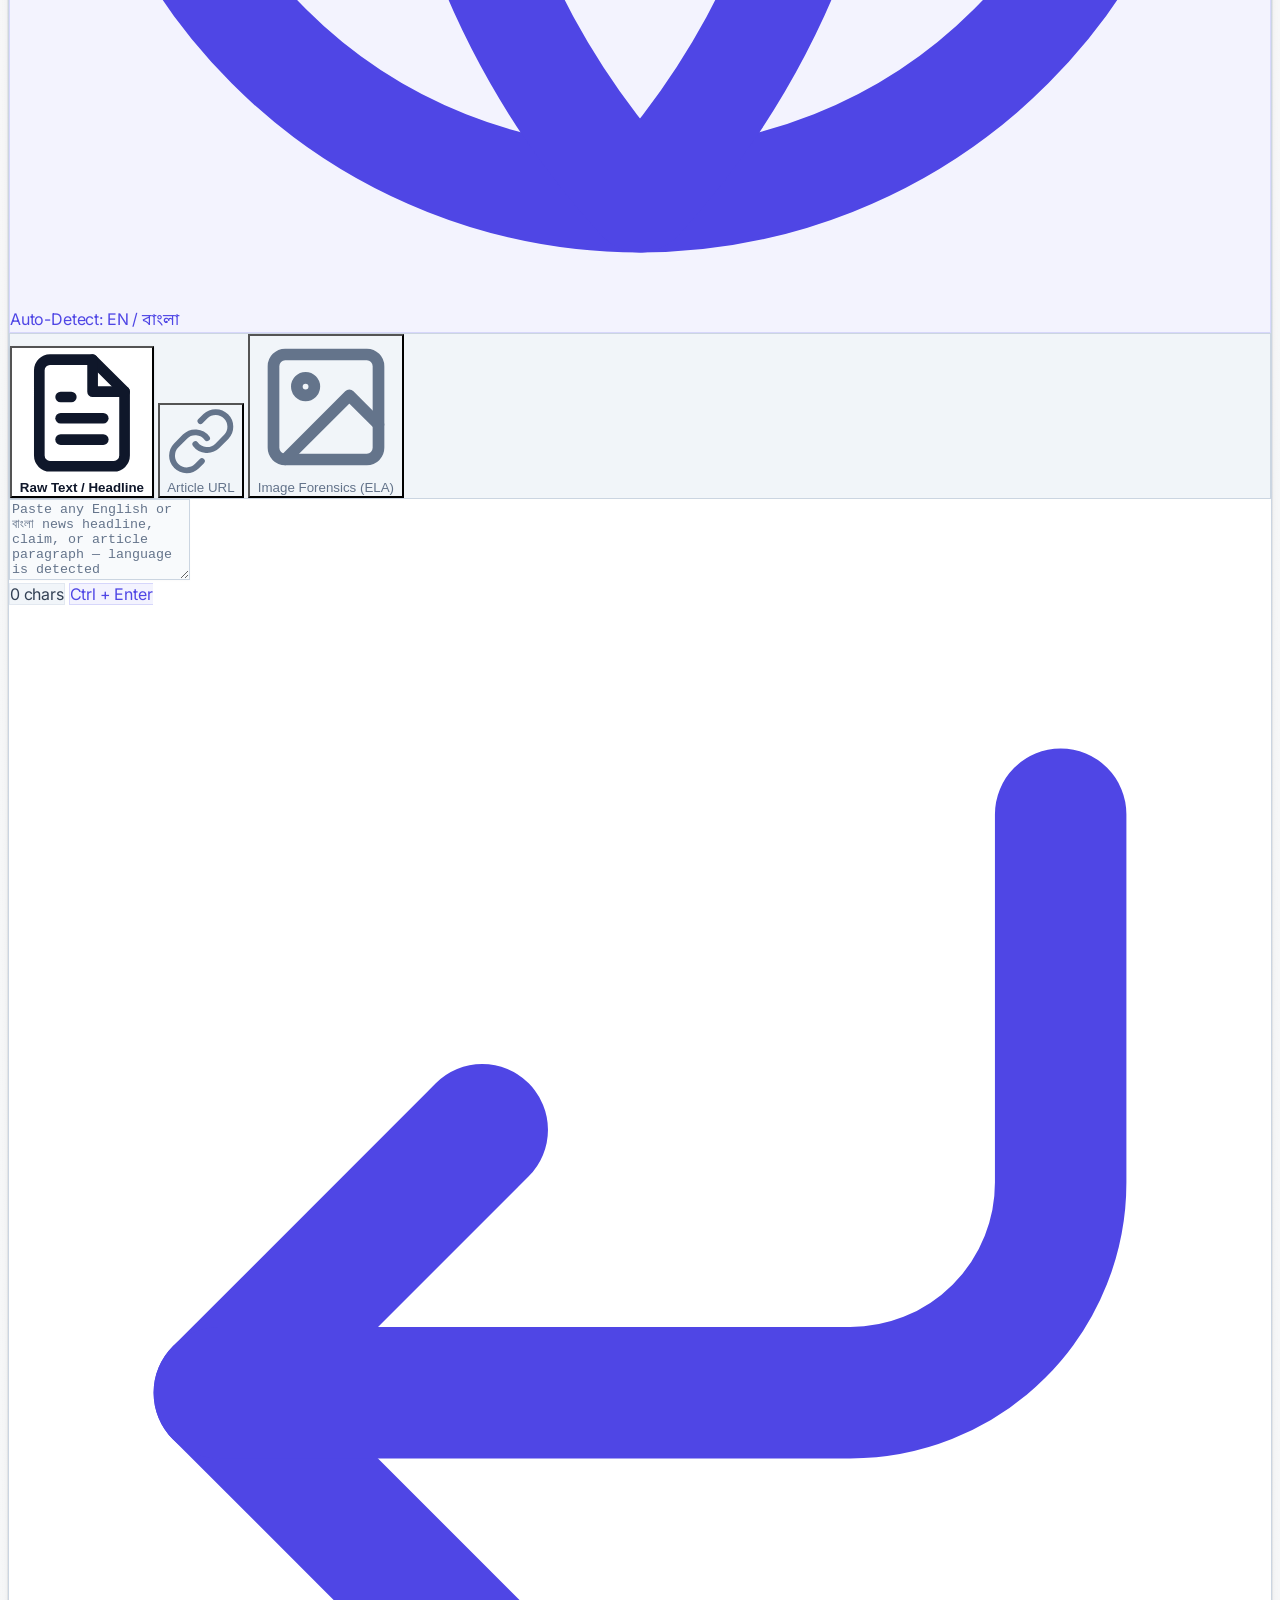
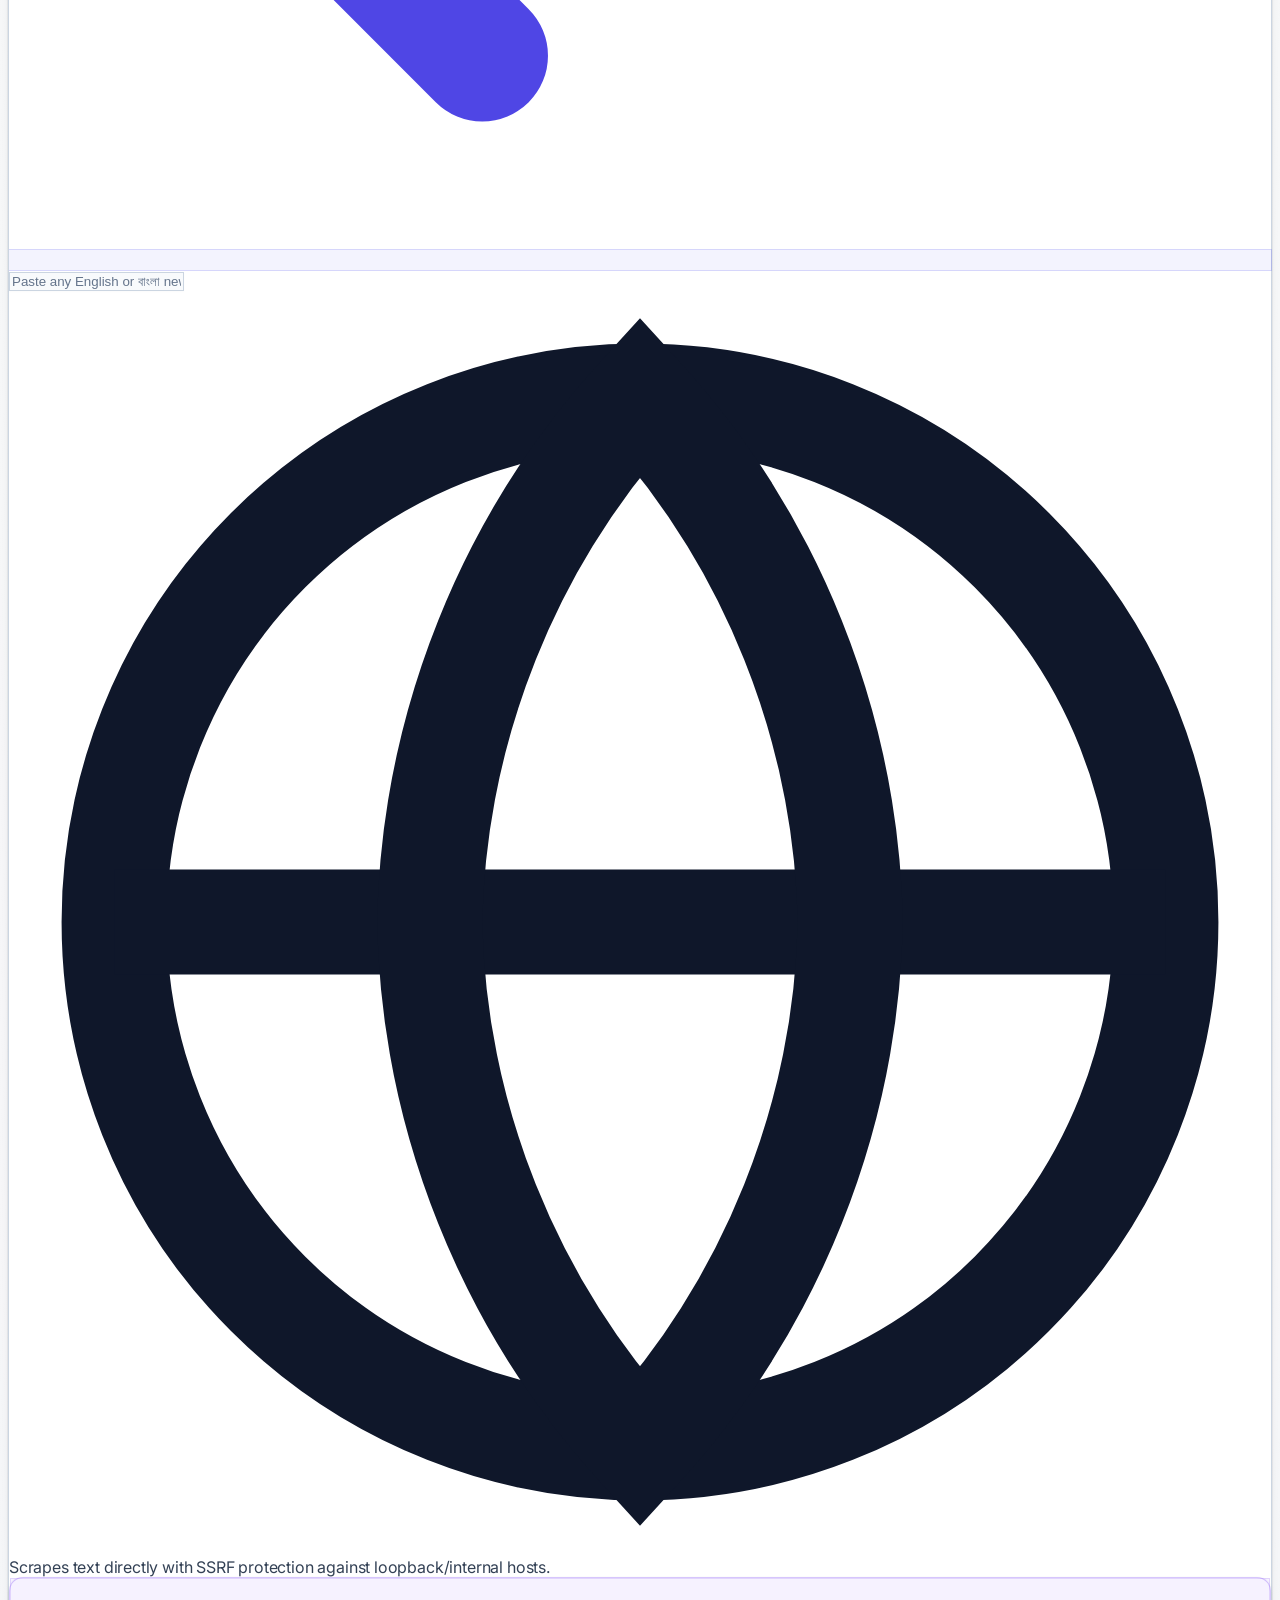
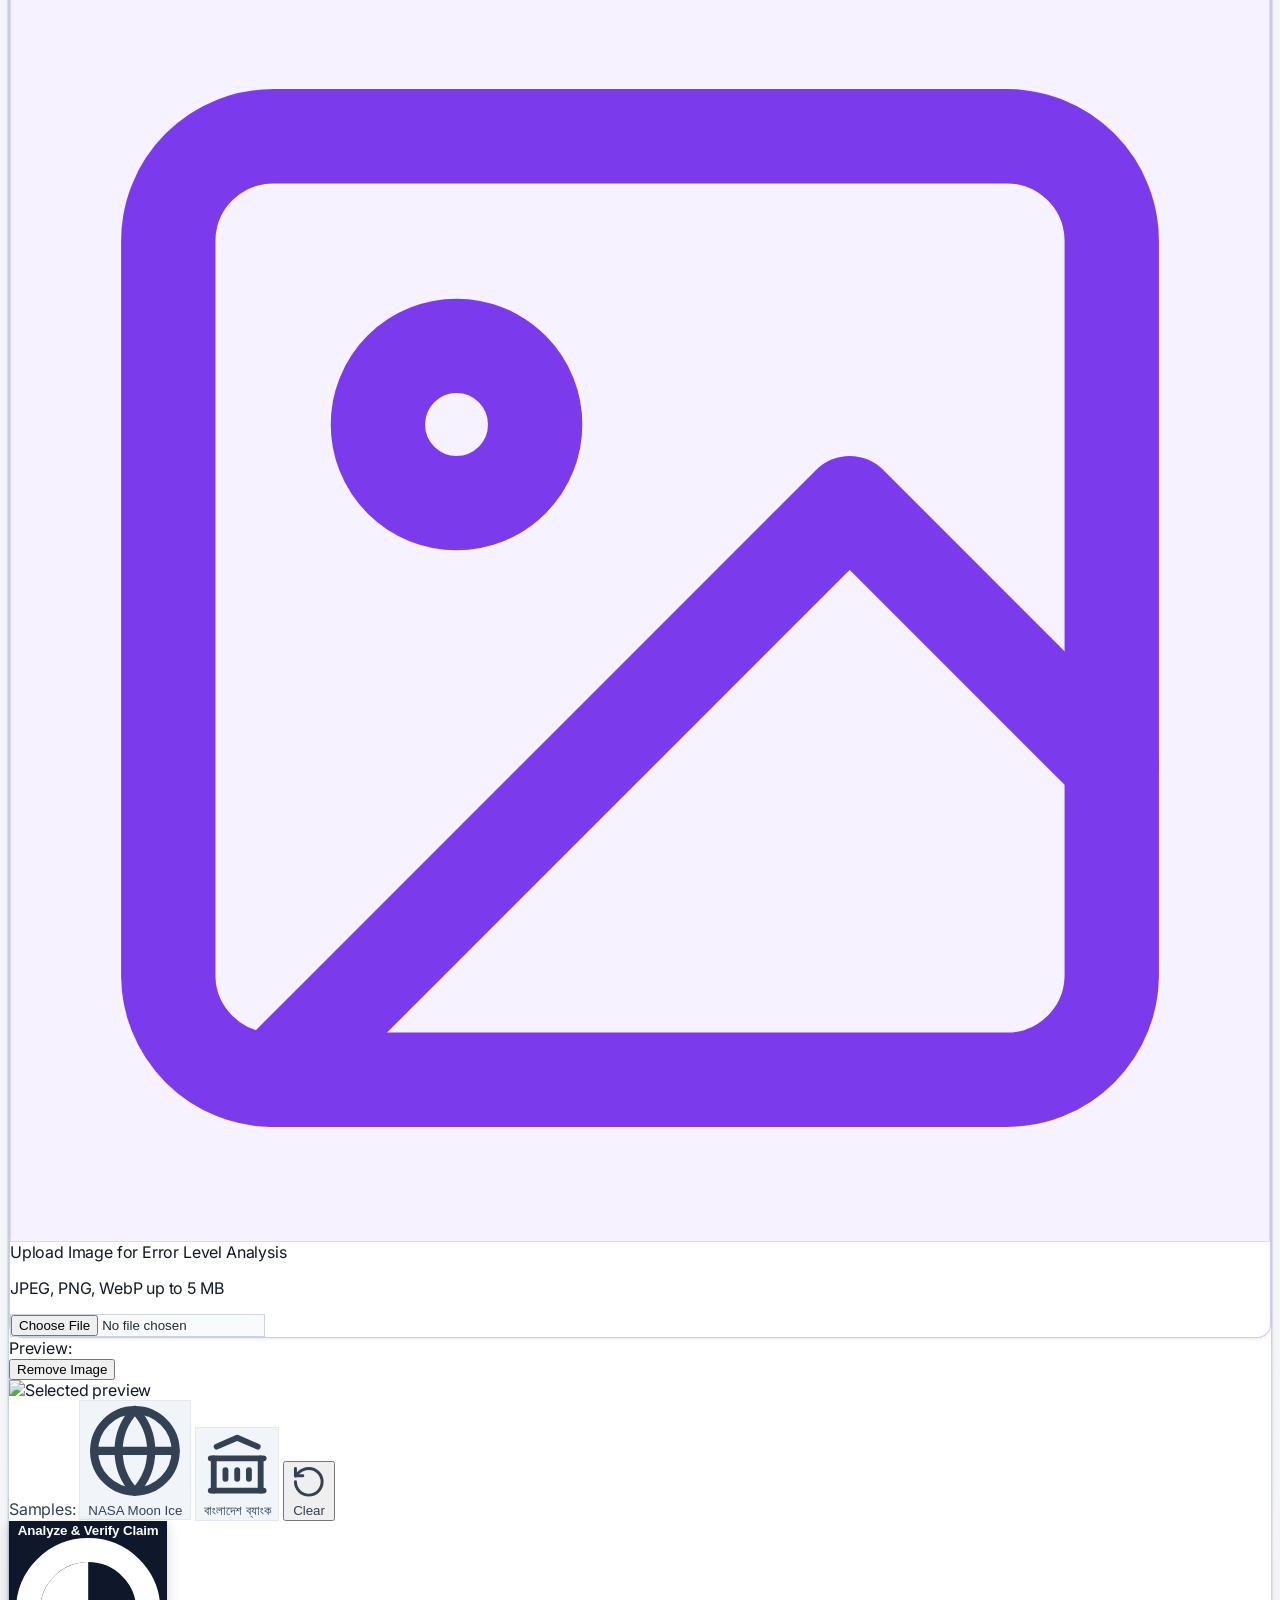
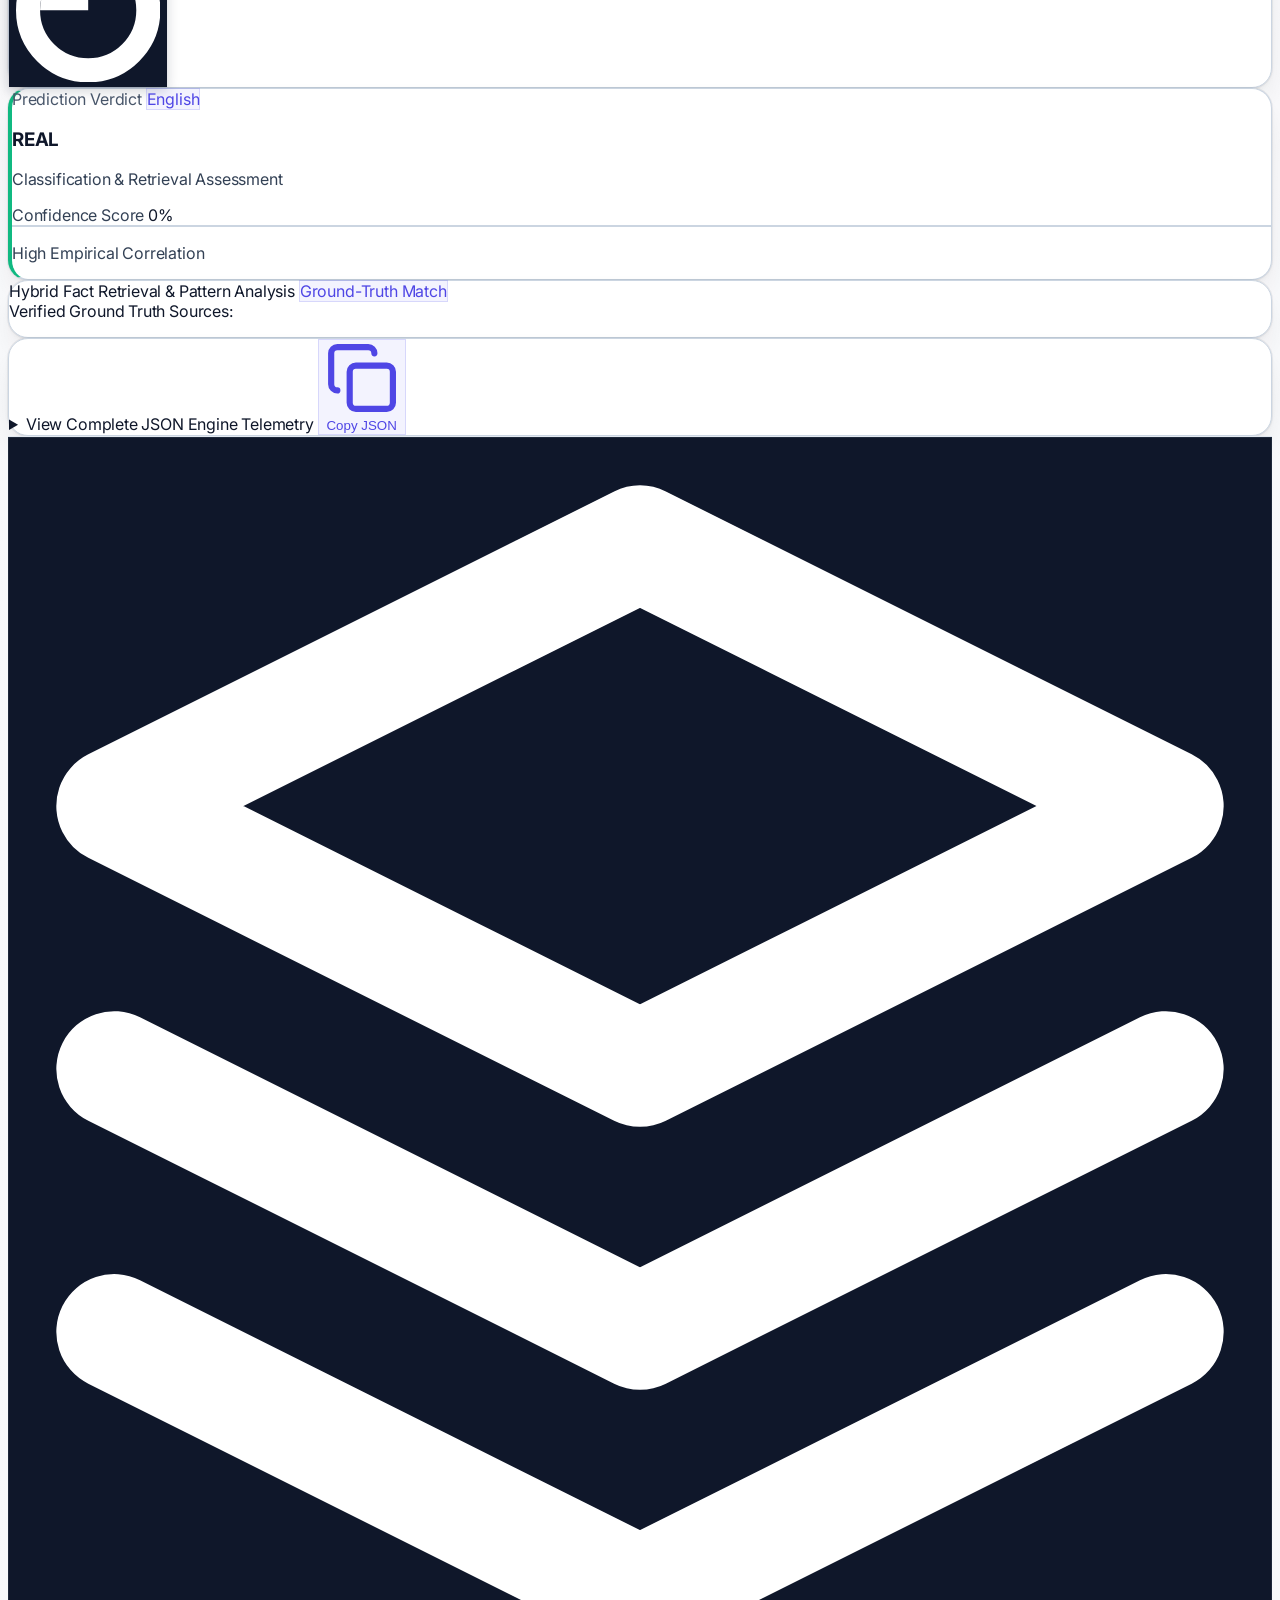
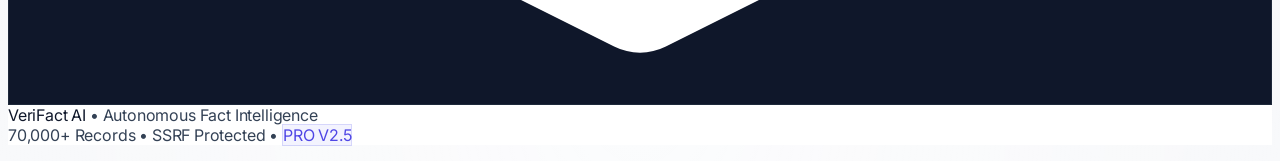
==== commit e9652c7c: "feat(nlp,ui): implement end-to-end automatic English & Bangla language detection" ====
--- a/index.html
+++ b/index.html
@@ -200,18 +200,16 @@
           <p class="text-xs mt-0.5 font-normal" style="color: var(--text-muted);">Select input modality and enter your material for assessment.</p>
         </div>
 
-        <!-- Language Switcher Segmented Control -->
-        <div id="langSelector" class="inline-flex rounded-lg p-0.5 shadow-2xs" style="background: var(--tab-bar-bg); border: 1px solid var(--card-border);">
-          <button type="button" id="btnEn" onclick="setLanguage('en')"
-            class="px-3.5 py-1.5 rounded-md text-xs font-semibold transition cursor-pointer"
-            style="background: var(--tab-active-bg); color: var(--tab-active-text); box-shadow: var(--tab-active-shadow);">
-            English
-          </button>
-          <button type="button" id="btnBn" onclick="setLanguage('bn')"
-            class="px-3.5 py-1.5 rounded-md text-xs font-semibold transition cursor-pointer"
-            style="color: var(--tab-inactive-text);">
-            বাংলা (Bangla)
-          </button>
+        <!-- Autonomous Language Detection Indicator (Zero Manual Switching Required) -->
+        <div id="langSelector" class="inline-flex items-center gap-2 px-3 py-1.5 rounded-lg text-xs font-mono badge-indigo shadow-2xs transition-all duration-200"
+             title="Automatically detects English and বাংলা from your text or article URL">
+          <svg class="w-3.5 h-3.5 shrink-0" viewBox="0 0 24 24" fill="none" stroke="currentColor" stroke-width="2" stroke-linecap="round" stroke-linejoin="round" aria-hidden="true">
+            <circle cx="12" cy="12" r="10"></circle>
+            <line x1="2" y1="12" x2="22" y2="12"></line>
+            <path d="M12 2a15.3 15.3 0 0 1 4 10 15.3 15.3 0 0 1-4 10 15.3 15.3 0 0 1-4-10 15.3 15.3 0 0 1 4-10z"></path>
+          </svg>
+          <span id="langAutoDot" class="w-1.5 h-1.5 rounded-full bg-indigo-500 animate-pulse"></span>
+          <span id="langAutoText" class="font-semibold">Auto-Detect: EN / বাংলা</span>
         </div>
       </div>
 
@@ -256,8 +254,8 @@
       <div id="textInputContainer" class="space-y-2">
         <div class="relative">
           <textarea id="newsInput" rows="5"
-            oninput="updateCharCount()"
-            placeholder="Paste an English news headline, claim, or article paragraph here..."
+            oninput="handleTextInput()"
+            placeholder="Paste any English or বাংলা news headline, claim, or article paragraph — language is detected automatically..."
             class="mono-input w-full rounded-xl p-4 text-sm outline-none resize-y font-normal leading-relaxed min-h-[140px]"></textarea>
           
           <!-- Character & Shortcut HUD -->
@@ -278,7 +276,8 @@
       <div id="urlInputContainer" class="hidden space-y-2.5">
         <div class="relative">
           <input id="newsUrlInput" type="url"
-            placeholder="Paste news article URL (e.g., https://www.bbc.com/news/article...)"
+            oninput="updateLiveLanguageDetection()"
+            placeholder="Paste any English or বাংলা news article URL (e.g., https://www.bbc.com/news/...)"
             class="mono-input w-full rounded-xl px-4 py-3.5 text-sm outline-none pl-11" />
           <div class="absolute left-4 top-1/2 -translate-y-1/2 pointer-events-none text-sky-500">
             <svg class="w-4 h-4" viewBox="0 0 24 24" fill="none" stroke="currentColor" stroke-width="2">
--- a/css/styles.css
+++ b/css/styles.css
@@ -135,11 +135,11 @@
   --input-focus-border: #818cf8;
   --input-focus-ring: rgba(129, 140, 248, 0.25);
   
-  --btn-luxury-bg: #ffffff;
-  --btn-luxury-text: #0f172a;
-  --btn-luxury-border: #ffffff;
-  --btn-luxury-shadow: 0 1px 2px 0 rgba(0, 0, 0, 0.2), 0 4px 14px 0 rgba(255, 255, 255, 0.15);
-  --btn-luxury-hover: #f1f5f9;
+  --btn-luxury-bg: #181b26;
+  --btn-luxury-text: #ffffff;
+  --btn-luxury-border: rgba(99, 102, 241, 0.45);
+  --btn-luxury-shadow: 0 1px 2px 0 rgba(0, 0, 0, 0.4), 0 4px 16px 0 rgba(99, 102, 241, 0.22);
+  --btn-luxury-hover: #232738;
   
   --pill-bg: rgba(18, 20, 28, 0.85);
   --pill-border: rgba(255, 255, 255, 0.08);
@@ -177,6 +177,20 @@
 }
 
 /* Base Body Styles */
+/* Universal Butter-Smooth Theme Switching (Linear/Vercel/Stripe style) */
+html.theme-transitioning,
+html.theme-transitioning *,
+html.theme-transitioning *::before,
+html.theme-transitioning *::after {
+  transition: background-color 0.32s cubic-bezier(0.16, 1, 0.3, 1) !important,
+              border-color 0.32s cubic-bezier(0.16, 1, 0.3, 1) !important,
+              color 0.32s cubic-bezier(0.16, 1, 0.3, 1) !important,
+              box-shadow 0.32s cubic-bezier(0.16, 1, 0.3, 1) !important,
+              stroke 0.32s cubic-bezier(0.16, 1, 0.3, 1) !important,
+              fill 0.32s cubic-bezier(0.16, 1, 0.3, 1) !important;
+  transition-delay: 0s !important;
+}
+
 body {
   font-family: 'Inter', 'Noto Sans Bengali', 'Hind Siliguri', -apple-system, BlinkMacSystemFont, 'Segoe UI', Roboto, sans-serif;
   background-color: var(--bg-primary);
@@ -184,7 +198,7 @@
   min-height: 100vh;
   overflow-x: hidden;
   position: relative;
-  transition: background-color 0.25s ease, color 0.25s ease;
+  transition: background-color 0.32s cubic-bezier(0.16, 1, 0.3, 1), color 0.32s cubic-bezier(0.16, 1, 0.3, 1);
   letter-spacing: -0.011em;
 }
 
@@ -384,17 +398,37 @@
   animation: matrixWindowBlink 3.2s ease-in-out infinite alternate;
 }
 
-/* Foreground Readability Scrim (Ensures 100% crisp foreground distinction from background) */
+/* Foreground Readability Scrim (Cross-fades smoothly between light and dark via GPU opacity) */
 .foreground-scrim {
   position: absolute;
   inset: -16px -24px;
-  background: radial-gradient(ellipse at 50% 25%, rgba(255, 255, 255, 0.9) 0%, rgba(255, 255, 255, 0.65) 55%, rgba(255, 255, 255, 0) 100%);
   pointer-events: none;
   z-index: -1;
   border-radius: 2rem;
-}
-[data-theme="dark"] .foreground-scrim {
-  background: radial-gradient(ellipse at 50% 25%, rgba(3, 3, 4, 0.9) 0%, rgba(3, 3, 4, 0.65) 55%, rgba(3, 3, 4, 0) 100%);
+  overflow: hidden;
+}
+.foreground-scrim::before,
+.foreground-scrim::after {
+  content: "";
+  position: absolute;
+  inset: 0;
+  border-radius: inherit;
+  transition: opacity 0.35s cubic-bezier(0.16, 1, 0.3, 1);
+  will-change: opacity;
+}
+.foreground-scrim::before {
+  background: radial-gradient(ellipse at 50% 25%, rgba(255, 255, 255, 0.92) 0%, rgba(255, 255, 255, 0.68) 55%, rgba(255, 255, 255, 0) 100%);
+  opacity: 1;
+}
+.foreground-scrim::after {
+  background: radial-gradient(ellipse at 50% 25%, rgba(3, 3, 4, 0.92) 0%, rgba(3, 3, 4, 0.68) 55%, rgba(3, 3, 4, 0) 100%);
+  opacity: 0;
+}
+[data-theme="dark"] .foreground-scrim::before {
+  opacity: 0;
+}
+[data-theme="dark"] .foreground-scrim::after {
+  opacity: 1;
 }
 
 /* Enterprise SaaS Surface Cards — 100% Opaque High-Elevation Surfaces */
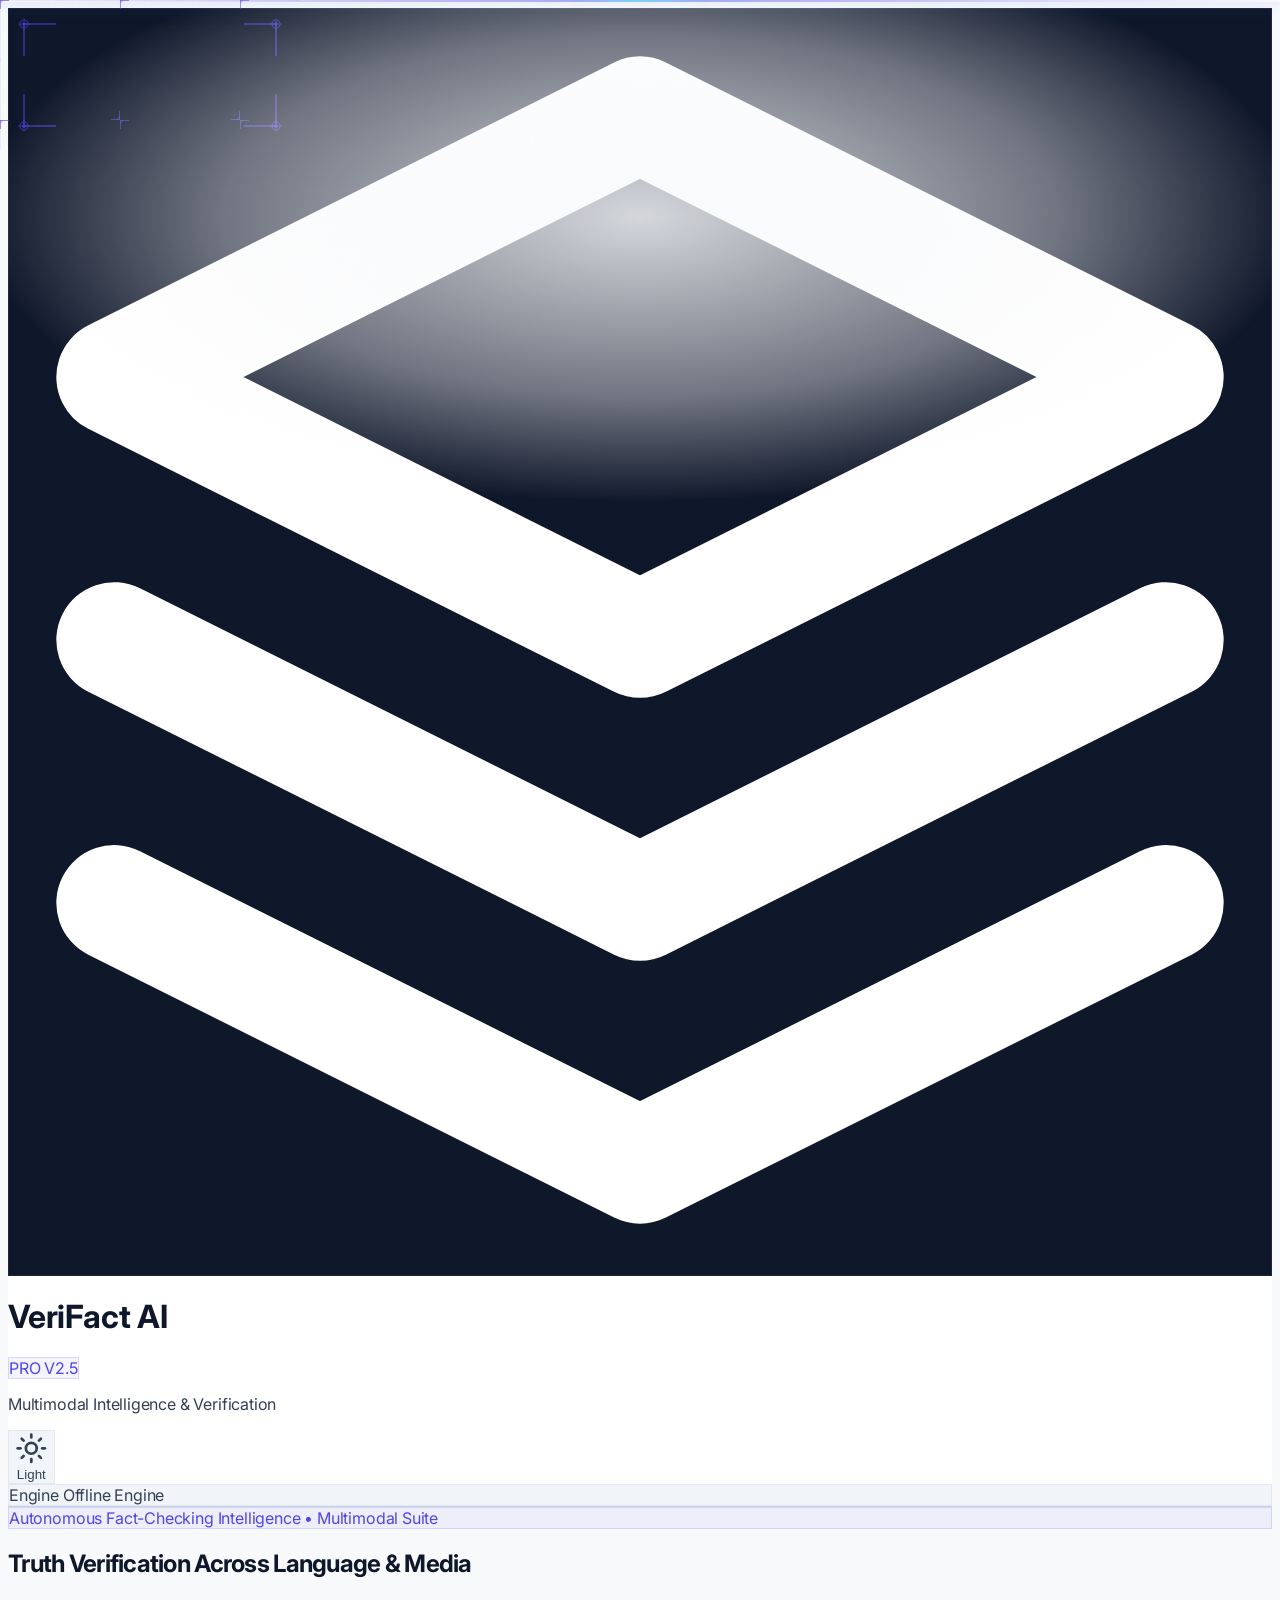
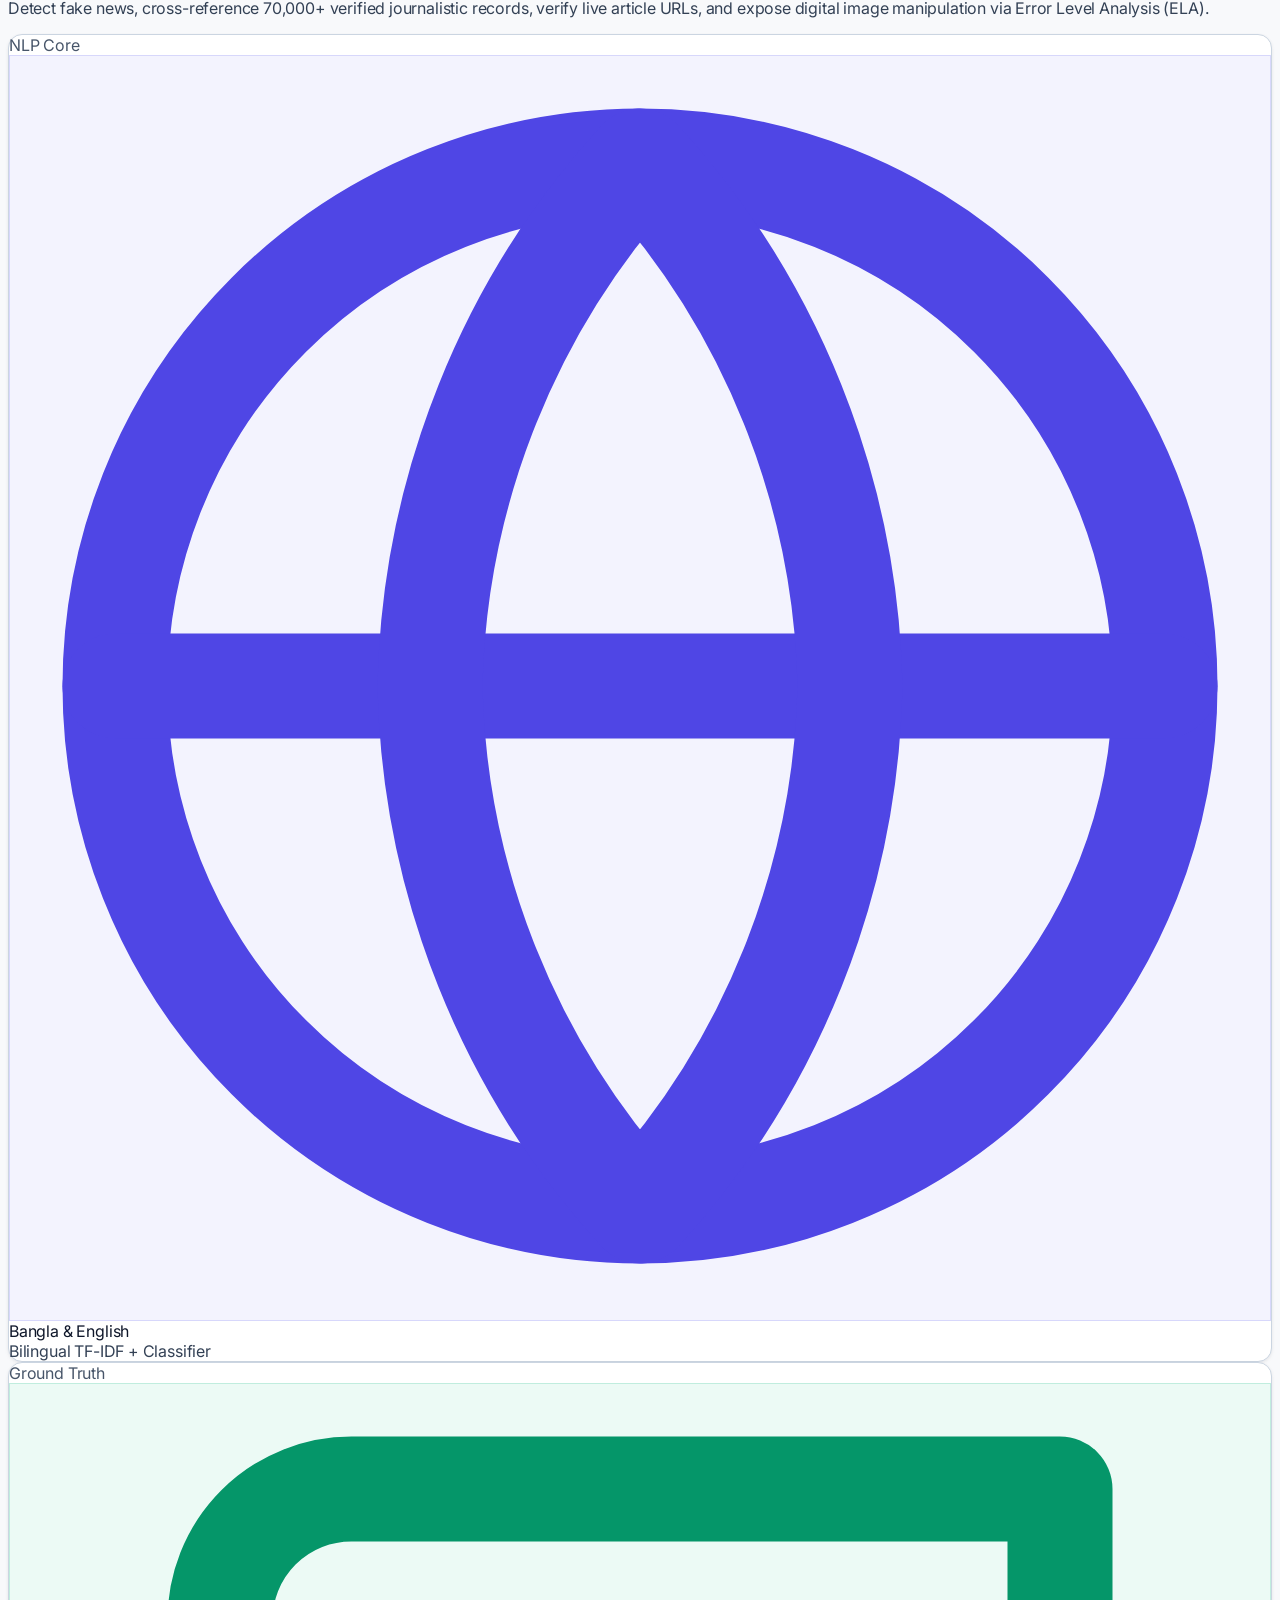
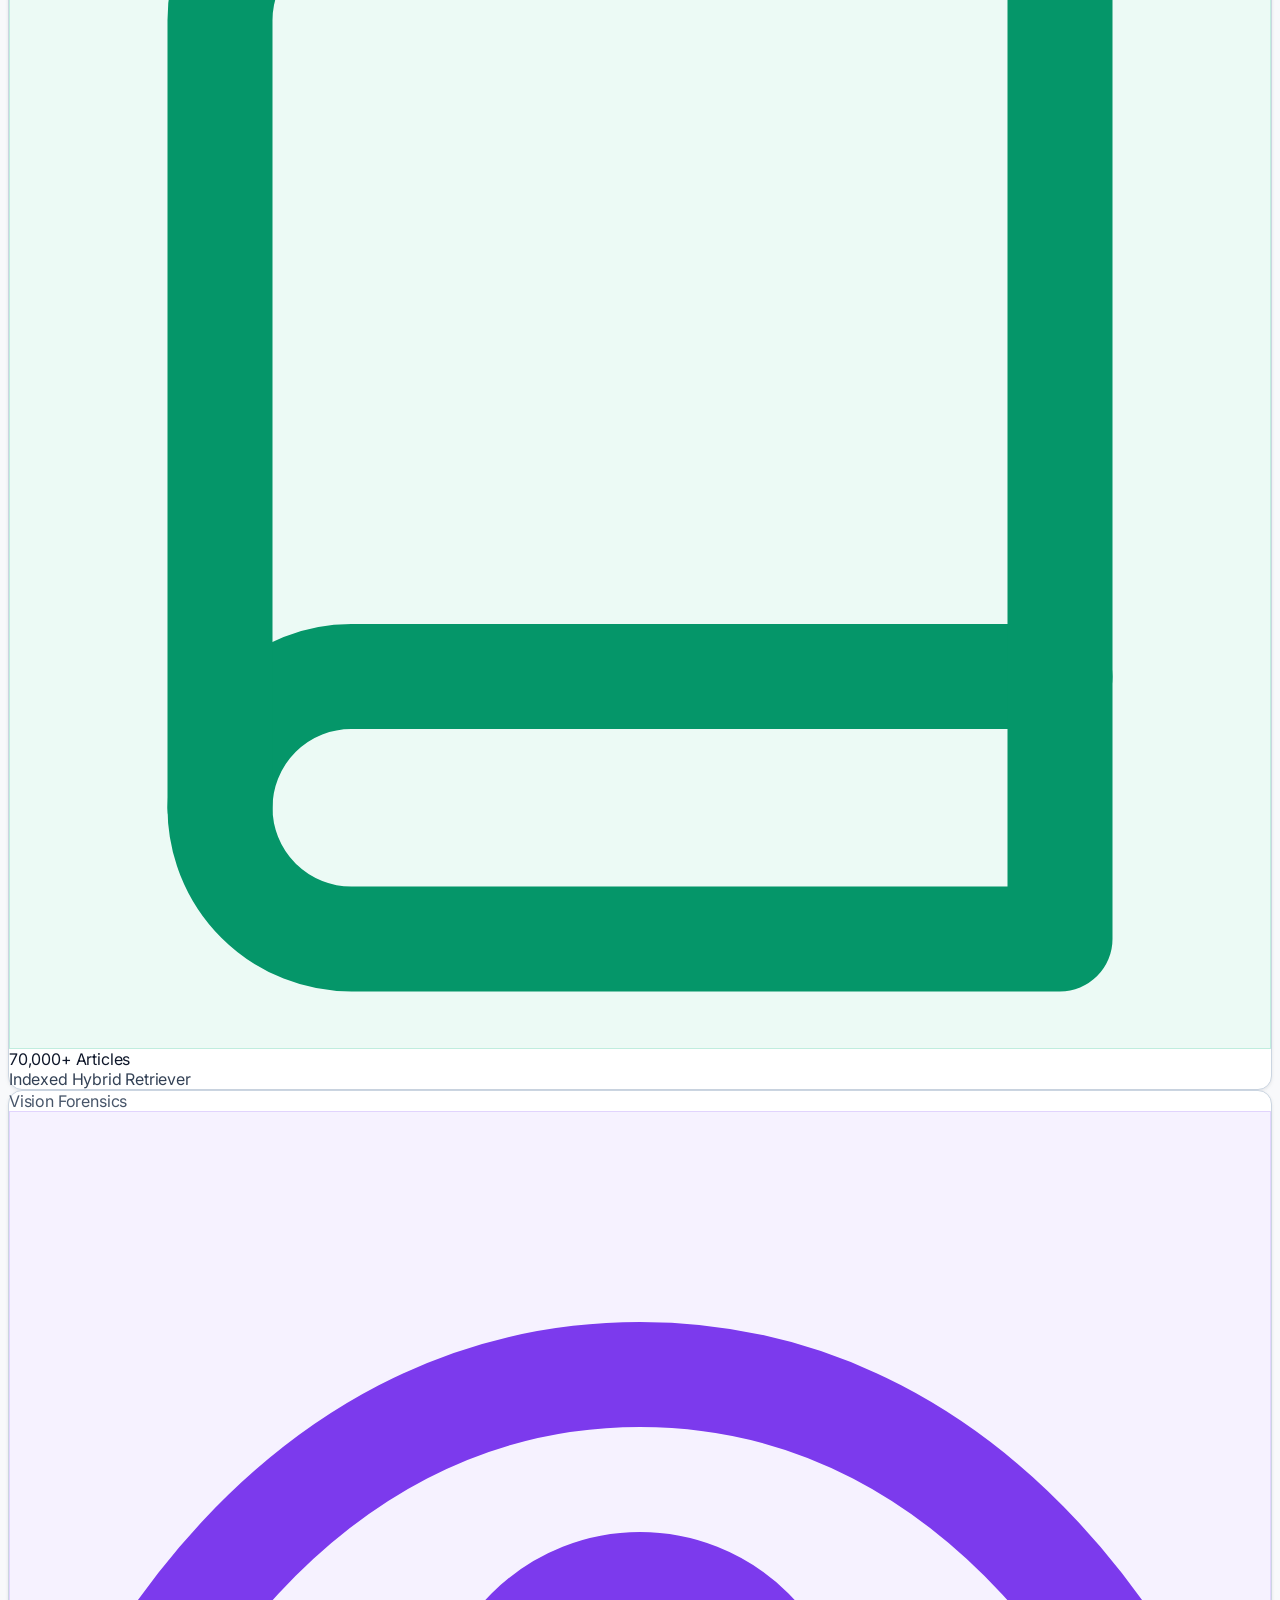
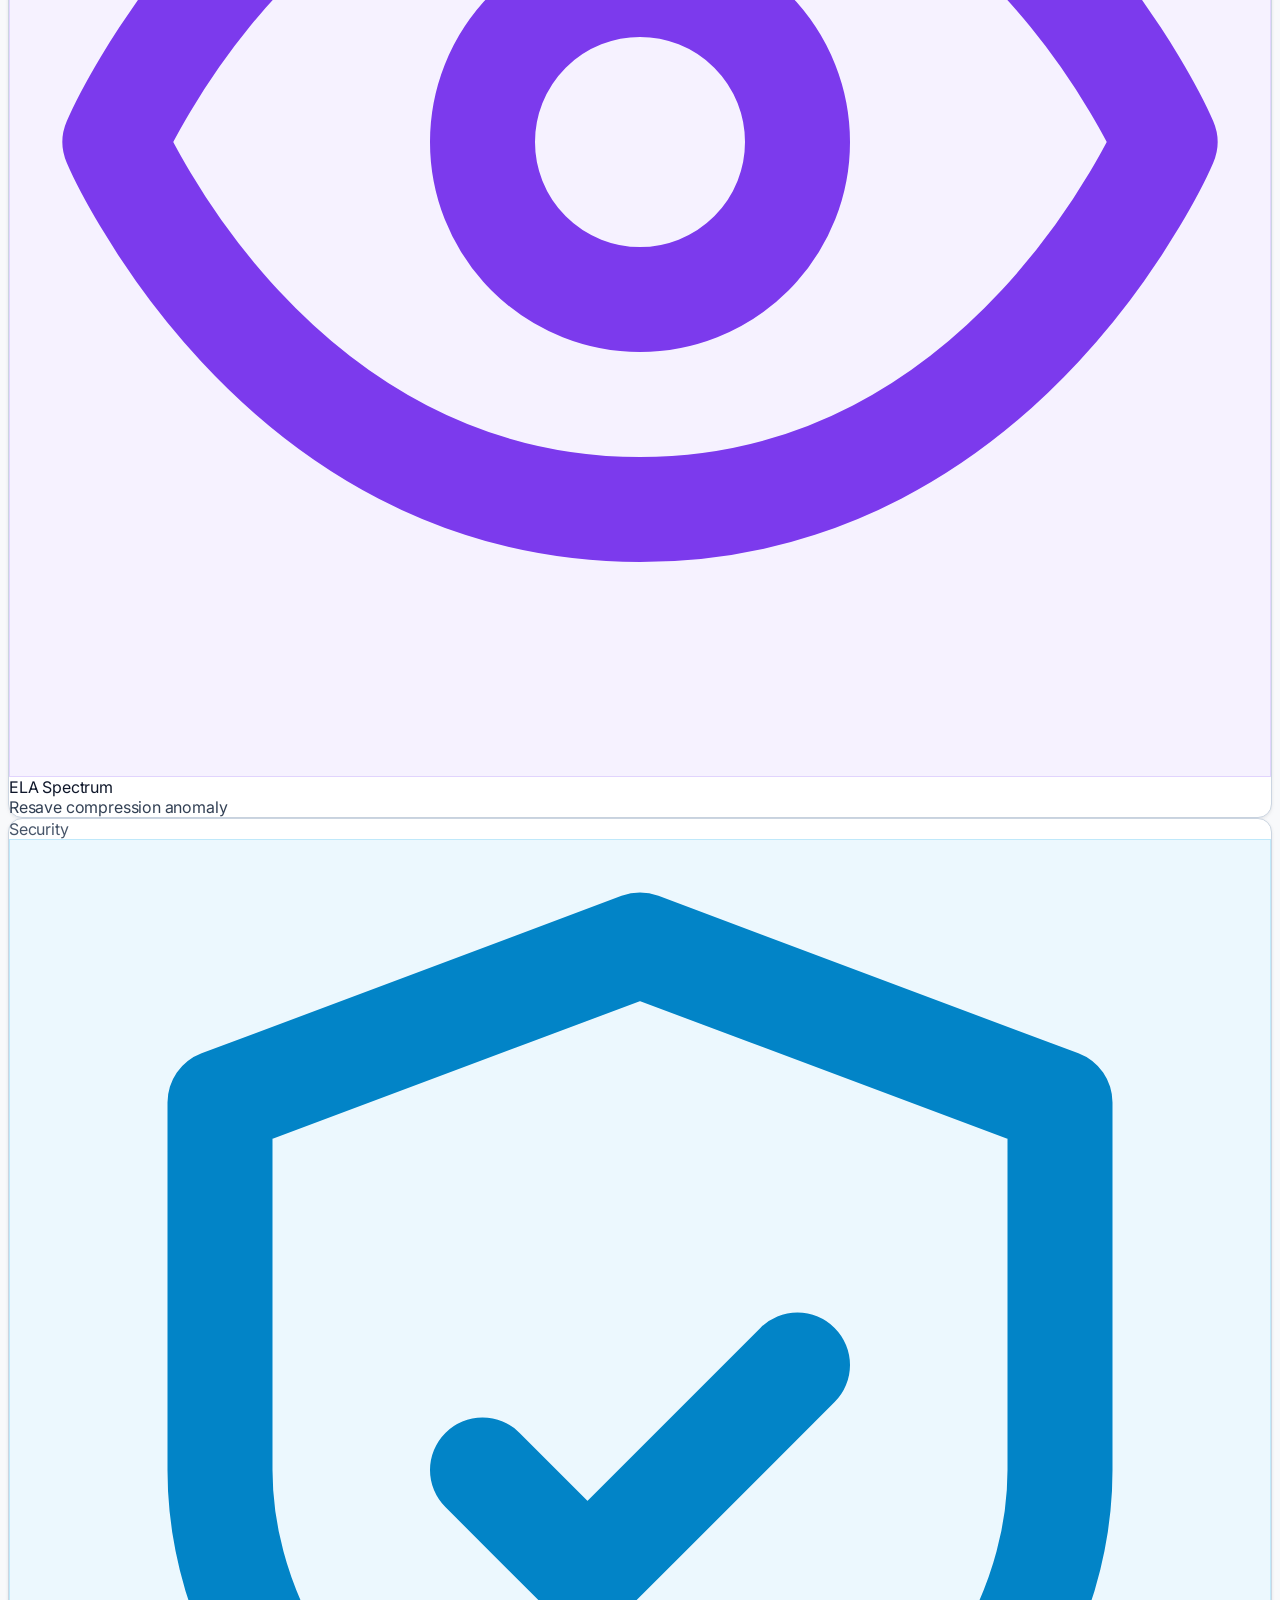
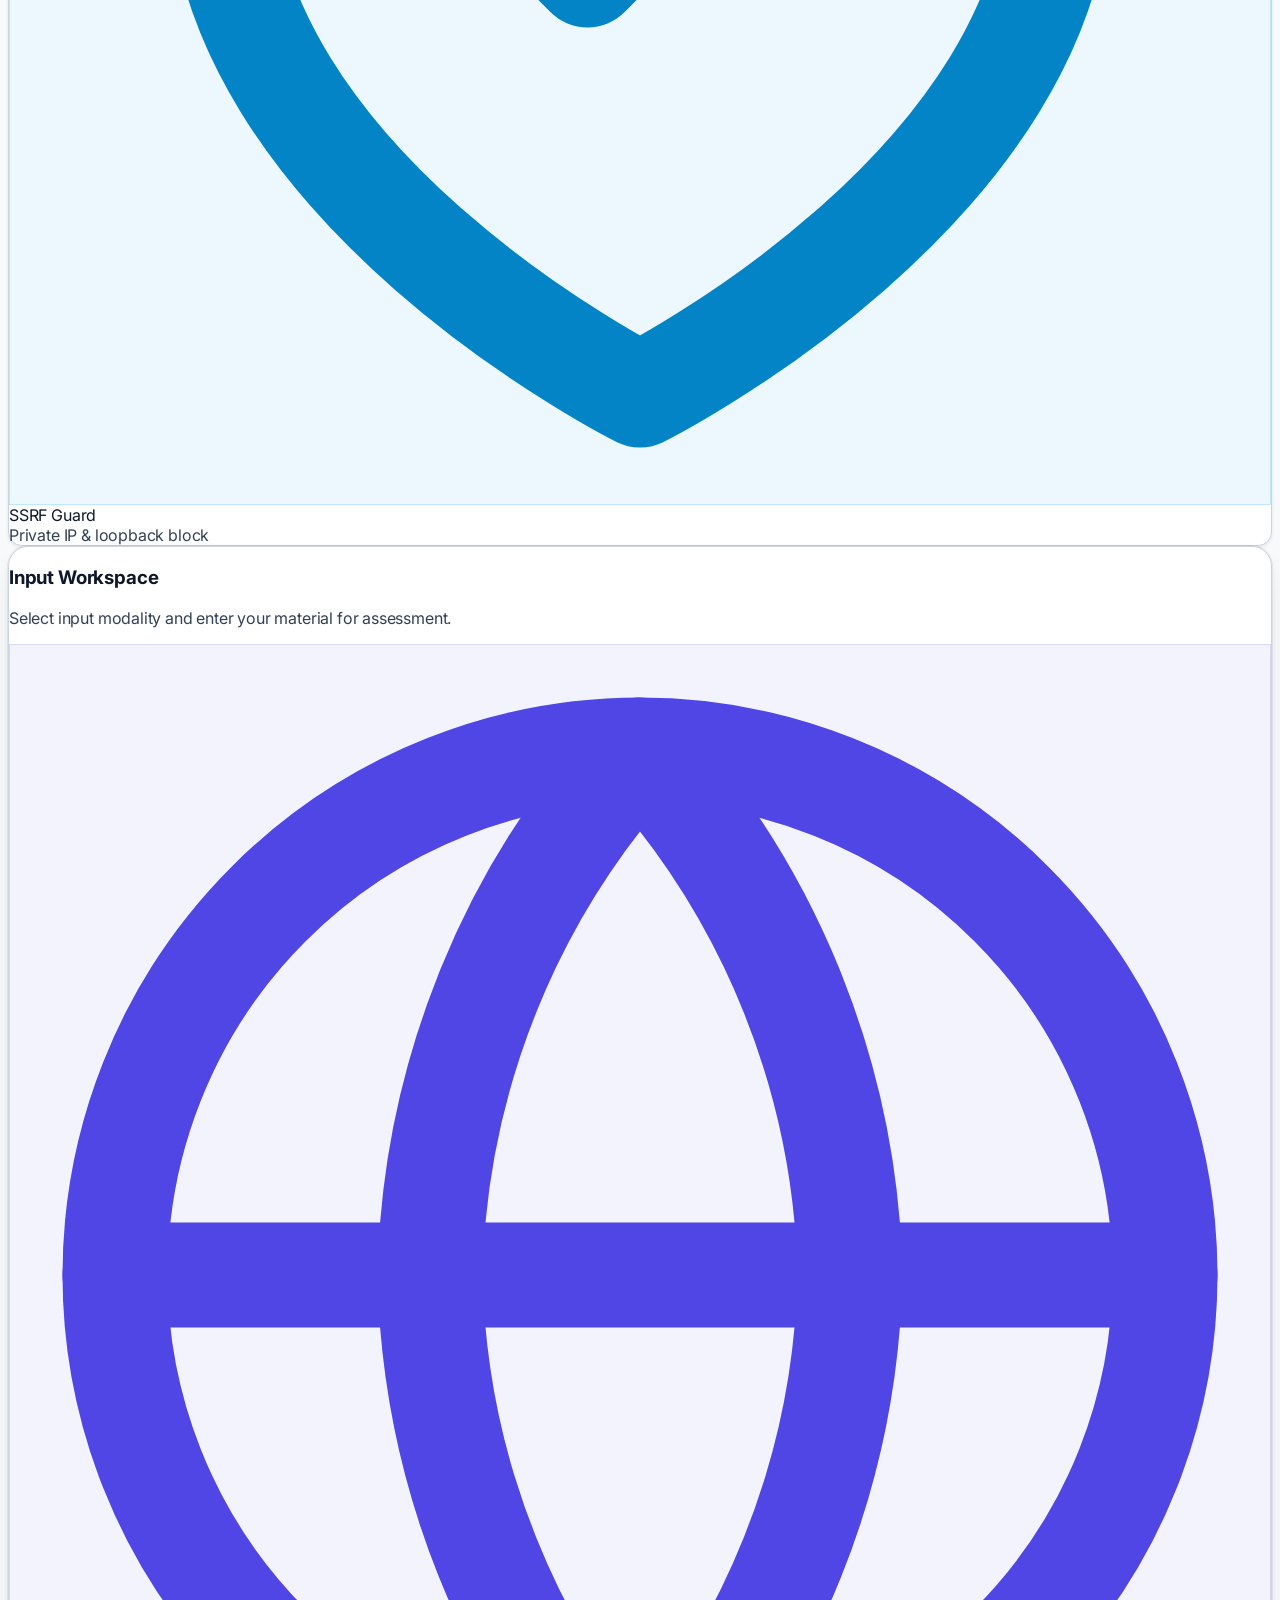
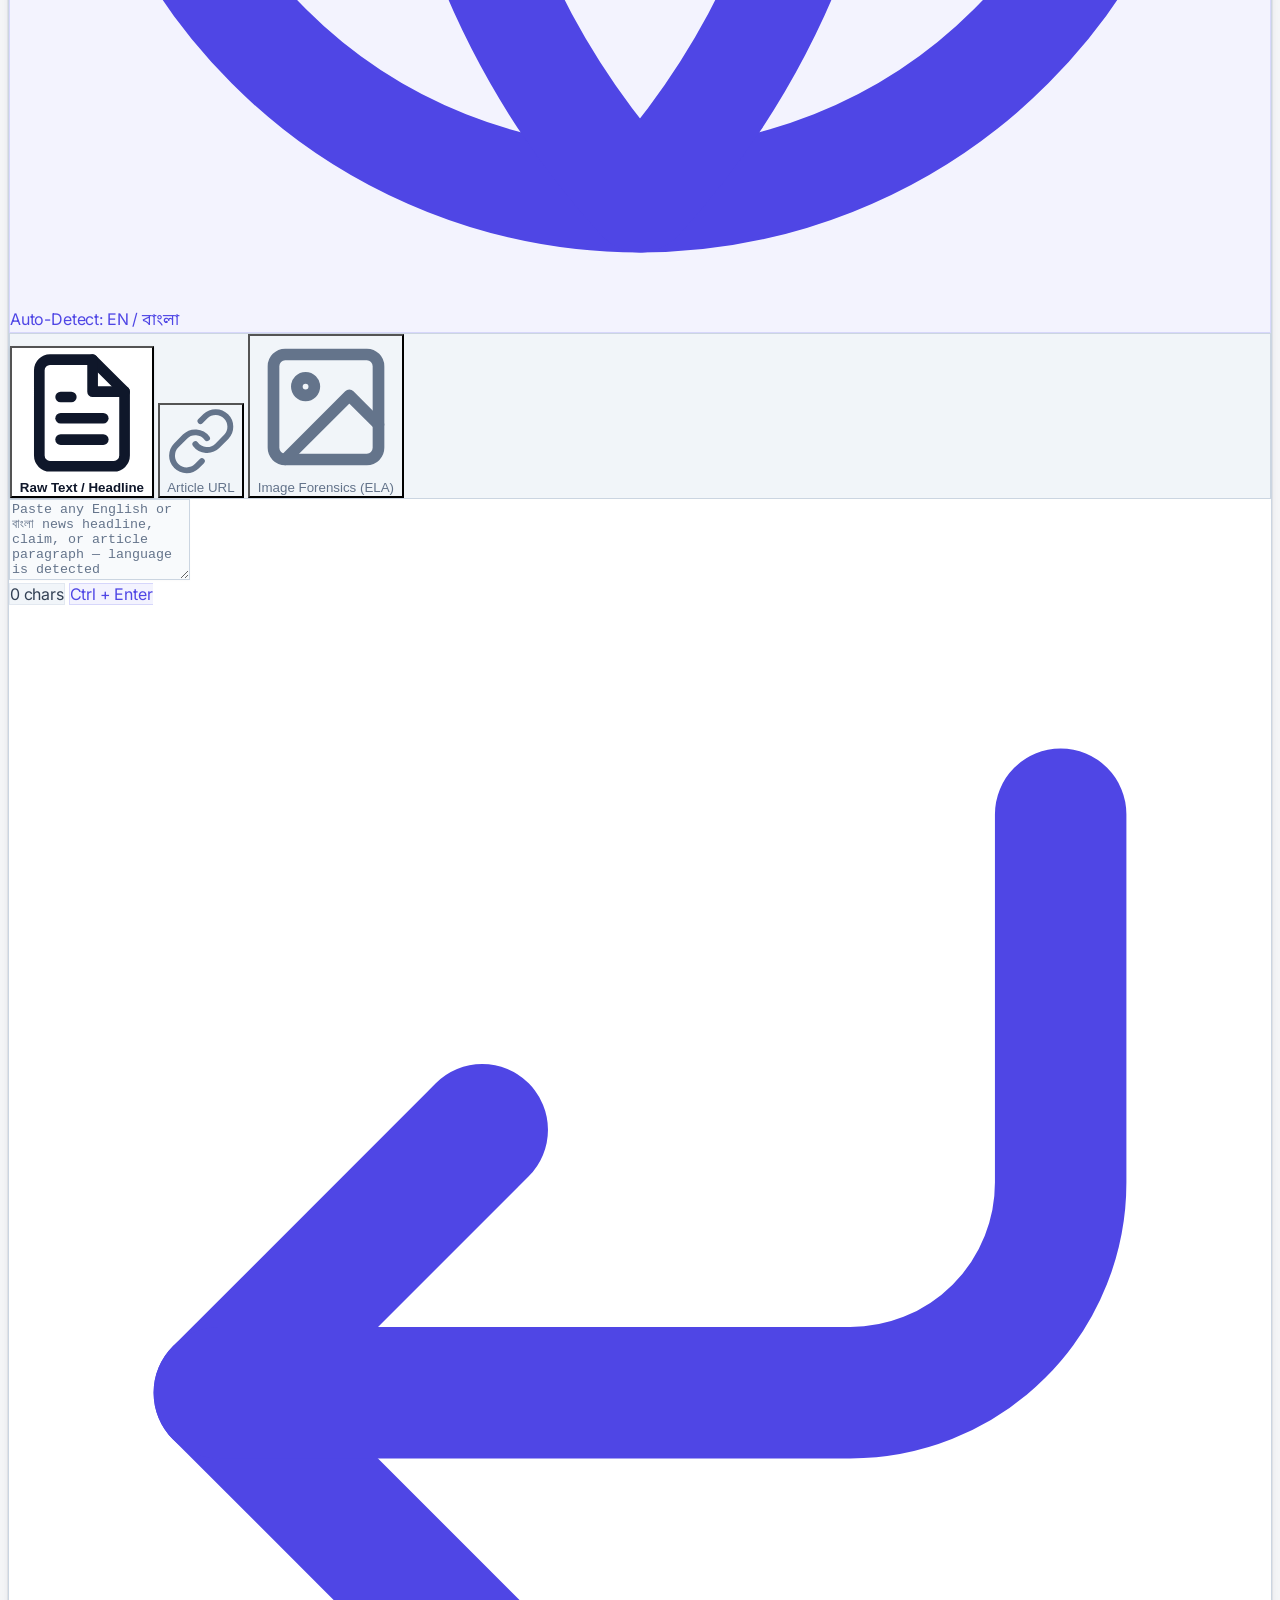
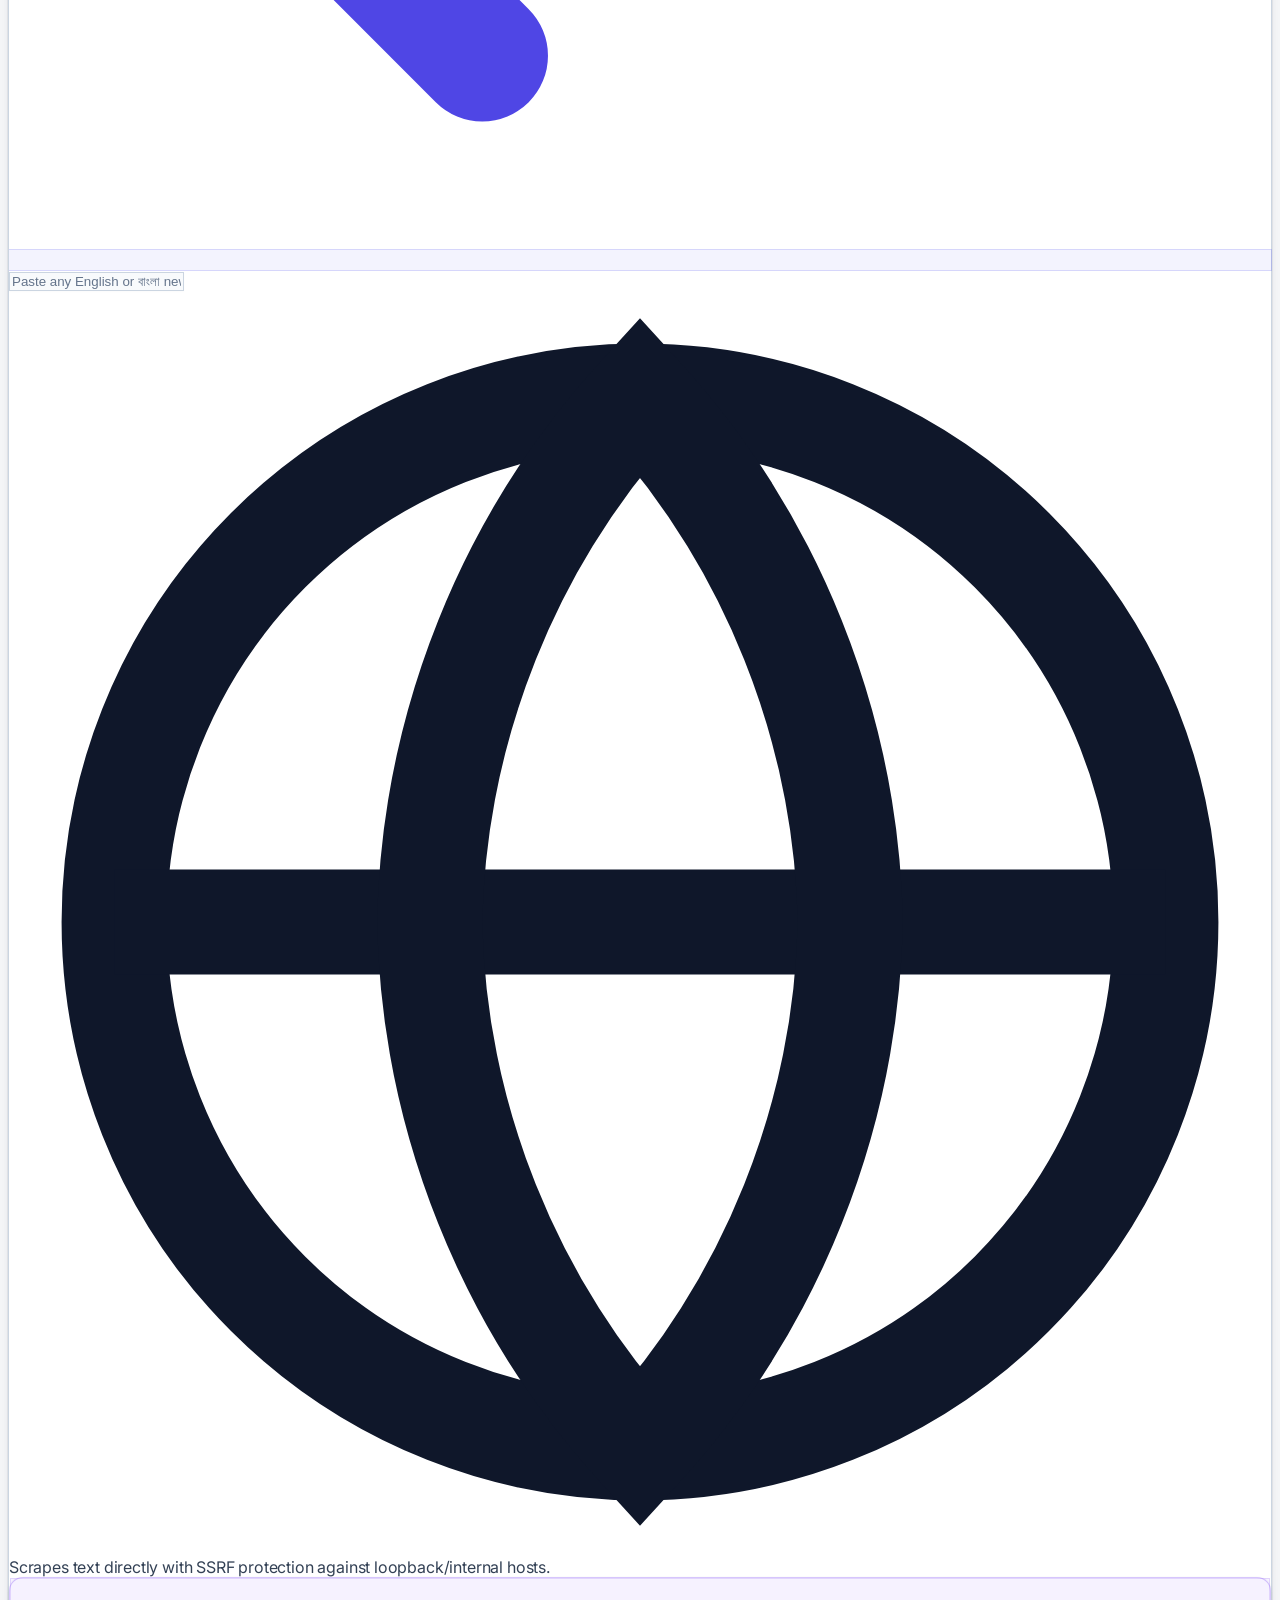
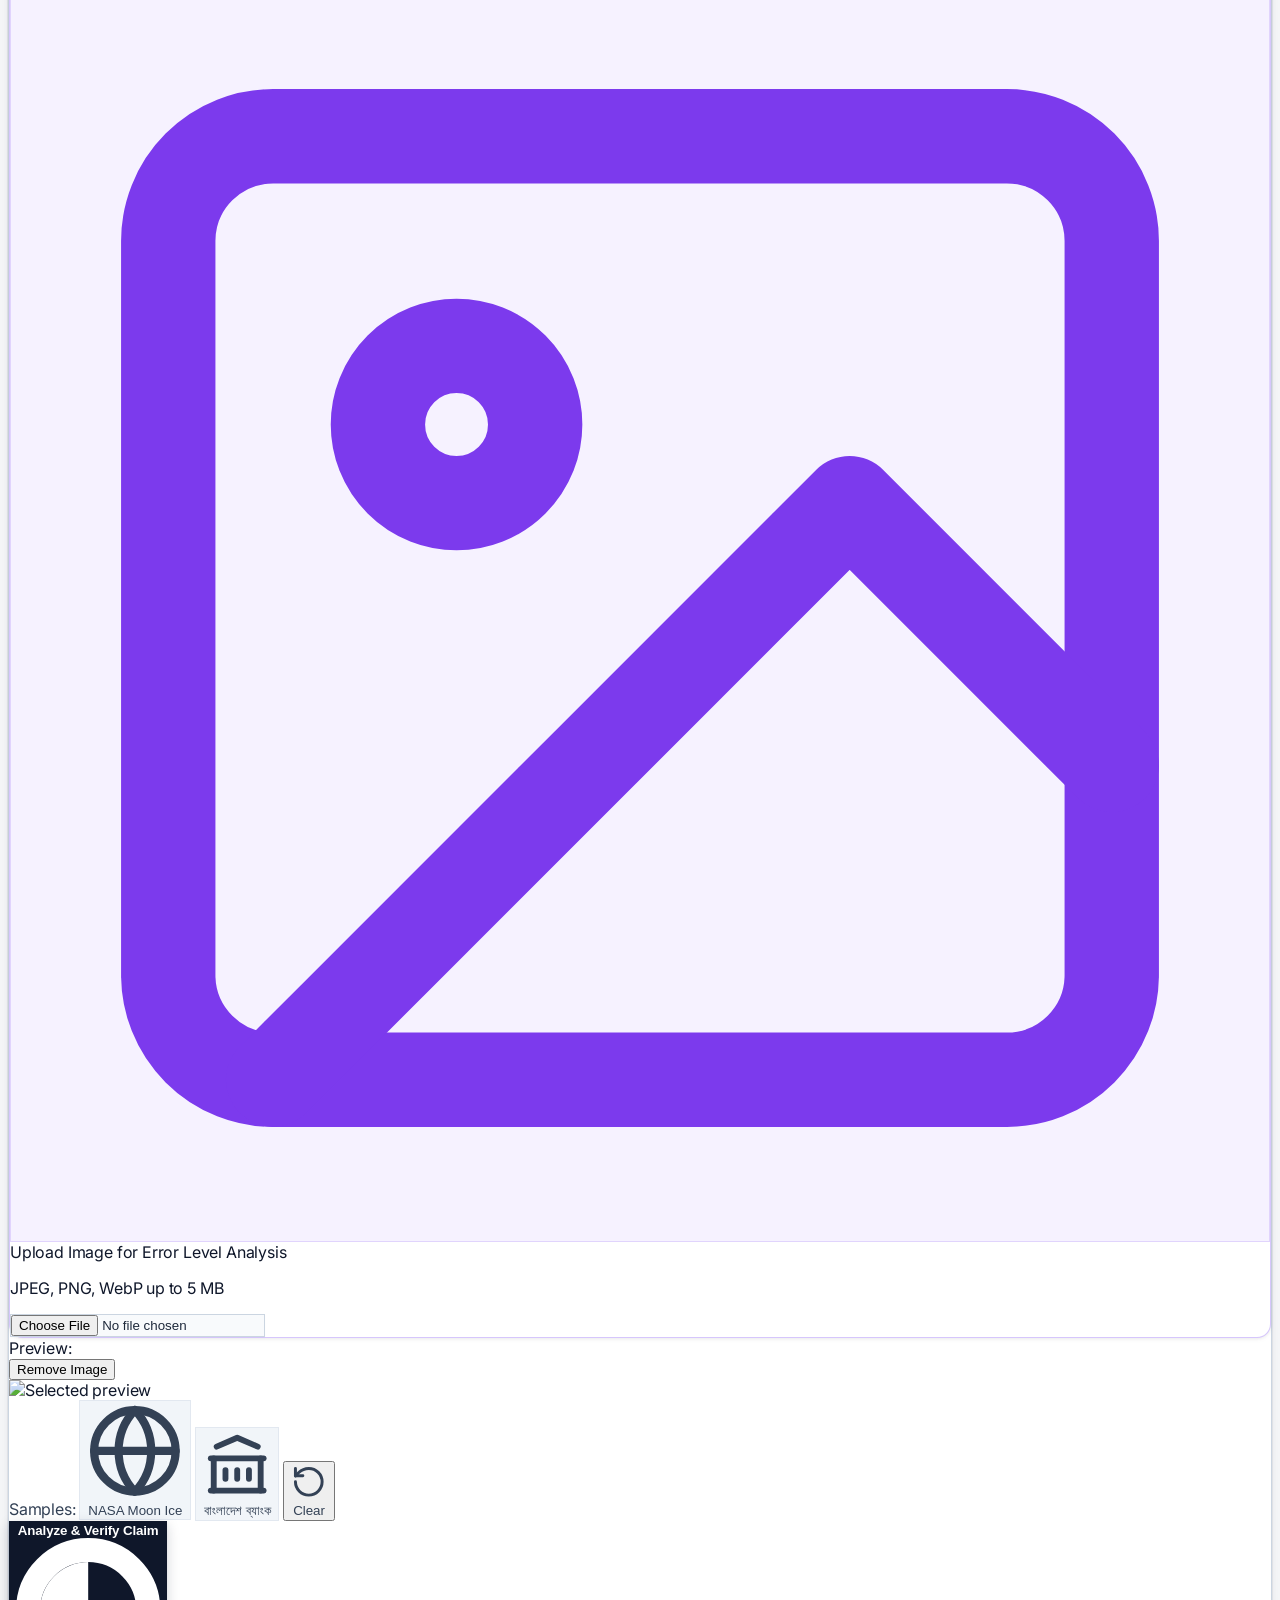
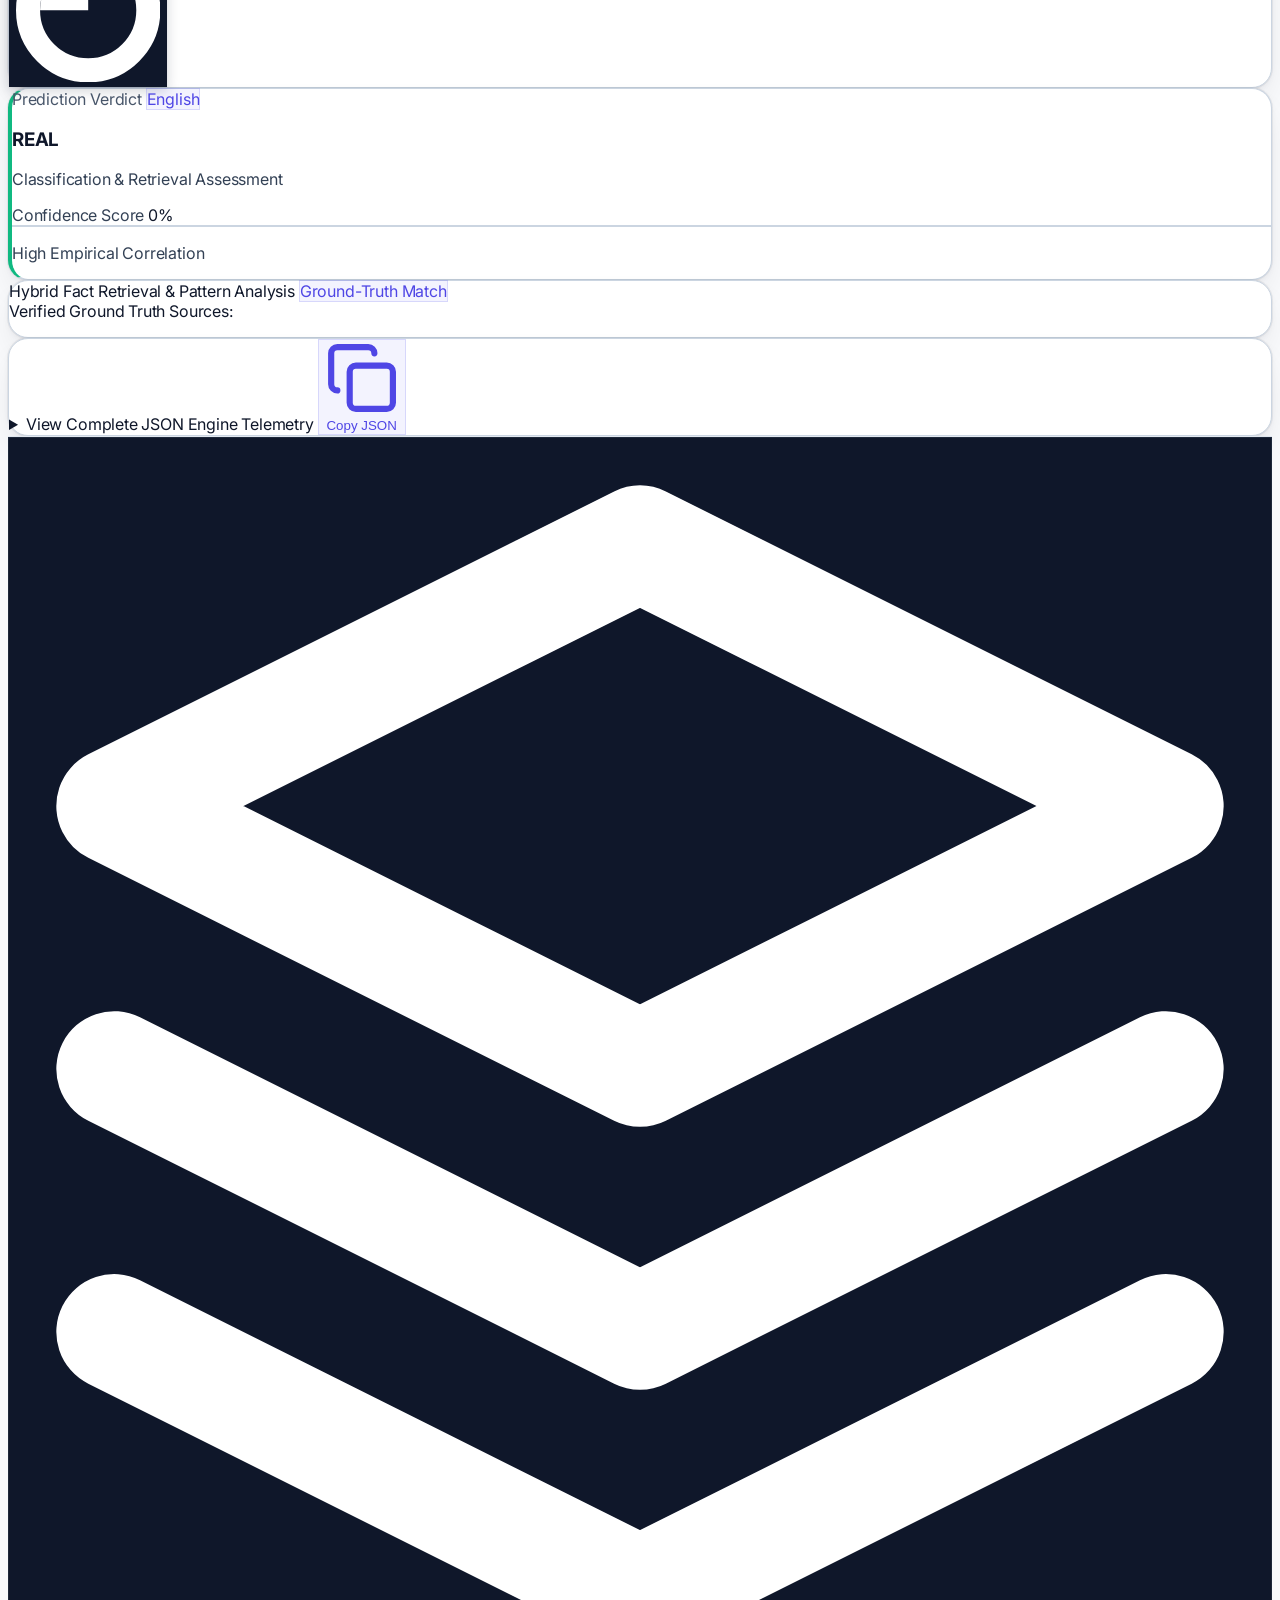
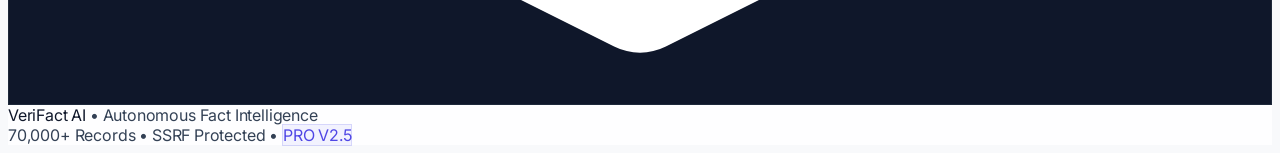
==== commit 7f78673c: "fix(ui): fix theme switch desync box artifacts with View Transitions API and edge-less veil" ====
--- a/index.html
+++ b/index.html
@@ -41,6 +41,9 @@
     <div class="absolute top-0 left-0 right-0 h-[1px]"
          style="background: linear-gradient(90deg, transparent, var(--top-rim-beam), transparent);"></div>
   </div>
+
+  <!-- Edge-less Ambient Foreground Readability Veil -->
+  <div class="foreground-scrim" aria-hidden="true"></div>
 
   <!-- Top Glassmorphic Navigation -->
   <header class="relative z-30 sticky top-0 transition-colors duration-200"
@@ -104,9 +107,6 @@
 
   <!-- Main Workspace -->
   <main class="relative z-10 max-w-5xl w-full mx-auto px-4 sm:px-6 py-8 space-y-6 flex-grow">
-    <!-- Ambient Foreground Readability Scrim (Ensures 100% crisp foreground distinction from background) -->
-    <div class="foreground-scrim" aria-hidden="true"></div>
-
     <!-- Hero Announcement & Value Proposition -->
     <div class="text-center sm:text-left space-y-3">
       <!-- Eyebrow Pill Badge -->
--- a/css/styles.css
+++ b/css/styles.css
@@ -149,8 +149,8 @@
   --tab-active-bg: rgba(35, 38, 52, 0.95);
   --tab-active-text: #ffffff;
   --tab-active-shadow: 0 1px 3px 0 rgba(0, 0, 0, 0.4);
-  --inactive-tab-text: #94a3b8;
-  --inactive-tab-hover: #cbd5e1;
+  --tab-inactive-text: #94a3b8;
+  --tab-inactive-hover: #f8fafc;
   
   --logo-bg: linear-gradient(135deg, #1e1b4b 0%, #312e81 100%);
   --logo-text: #ffffff;
@@ -177,18 +177,19 @@
 }
 
 /* Base Body Styles */
-/* Universal Butter-Smooth Theme Switching (Linear/Vercel/Stripe style) */
-html.theme-transitioning,
-html.theme-transitioning *,
-html.theme-transitioning *::before,
-html.theme-transitioning *::after {
-  transition: background-color 0.32s cubic-bezier(0.16, 1, 0.3, 1) !important,
-              border-color 0.32s cubic-bezier(0.16, 1, 0.3, 1) !important,
-              color 0.32s cubic-bezier(0.16, 1, 0.3, 1) !important,
-              box-shadow 0.32s cubic-bezier(0.16, 1, 0.3, 1) !important,
-              stroke 0.32s cubic-bezier(0.16, 1, 0.3, 1) !important,
-              fill 0.32s cubic-bezier(0.16, 1, 0.3, 1) !important;
-  transition-delay: 0s !important;
+/* Atomic Theme Swap + 120fps Hardware-Accelerated GPU View Transition */
+html.theme-instant-swap,
+html.theme-instant-swap *,
+html.theme-instant-swap *::before,
+html.theme-instant-swap *::after {
+  transition: none !important;
+}
+
+::view-transition-old(root),
+::view-transition-new(root) {
+  animation-duration: 0.28s;
+  animation-timing-function: cubic-bezier(0.22, 1, 0.36, 1);
+  mix-blend-mode: normal;
 }
 
 body {
@@ -198,7 +199,6 @@
   min-height: 100vh;
   overflow-x: hidden;
   position: relative;
-  transition: background-color 0.32s cubic-bezier(0.16, 1, 0.3, 1), color 0.32s cubic-bezier(0.16, 1, 0.3, 1);
   letter-spacing: -0.011em;
 }
 
@@ -398,37 +398,16 @@
   animation: matrixWindowBlink 3.2s ease-in-out infinite alternate;
 }
 
-/* Foreground Readability Scrim (Cross-fades smoothly between light and dark via GPU opacity) */
+/* Edge-less Full-Viewport Readability Veil behind Hero Content (Zero Hard Box Clipping) */
 .foreground-scrim {
-  position: absolute;
-  inset: -16px -24px;
+  position: fixed;
+  inset: 0;
   pointer-events: none;
-  z-index: -1;
-  border-radius: 2rem;
-  overflow: hidden;
-}
-.foreground-scrim::before,
-.foreground-scrim::after {
-  content: "";
-  position: absolute;
-  inset: 0;
-  border-radius: inherit;
-  transition: opacity 0.35s cubic-bezier(0.16, 1, 0.3, 1);
-  will-change: opacity;
-}
-.foreground-scrim::before {
-  background: radial-gradient(ellipse at 50% 25%, rgba(255, 255, 255, 0.92) 0%, rgba(255, 255, 255, 0.68) 55%, rgba(255, 255, 255, 0) 100%);
-  opacity: 1;
-}
-.foreground-scrim::after {
-  background: radial-gradient(ellipse at 50% 25%, rgba(3, 3, 4, 0.92) 0%, rgba(3, 3, 4, 0.68) 55%, rgba(3, 3, 4, 0) 100%);
-  opacity: 0;
-}
-[data-theme="dark"] .foreground-scrim::before {
-  opacity: 0;
-}
-[data-theme="dark"] .foreground-scrim::after {
-  opacity: 1;
+  z-index: 2;
+  background: radial-gradient(ellipse 68% 42% at 50% 24%, rgba(248, 249, 251, 0.85) 0%, rgba(248, 249, 251, 0.42) 48%, rgba(248, 249, 251, 0) 76%);
+}
+[data-theme="dark"] .foreground-scrim {
+  background: radial-gradient(ellipse 68% 42% at 50% 24%, rgba(3, 3, 4, 0.85) 0%, rgba(3, 3, 4, 0.42) 48%, rgba(3, 3, 4, 0) 76%);
 }
 
 /* Enterprise SaaS Surface Cards — 100% Opaque High-Elevation Surfaces */
